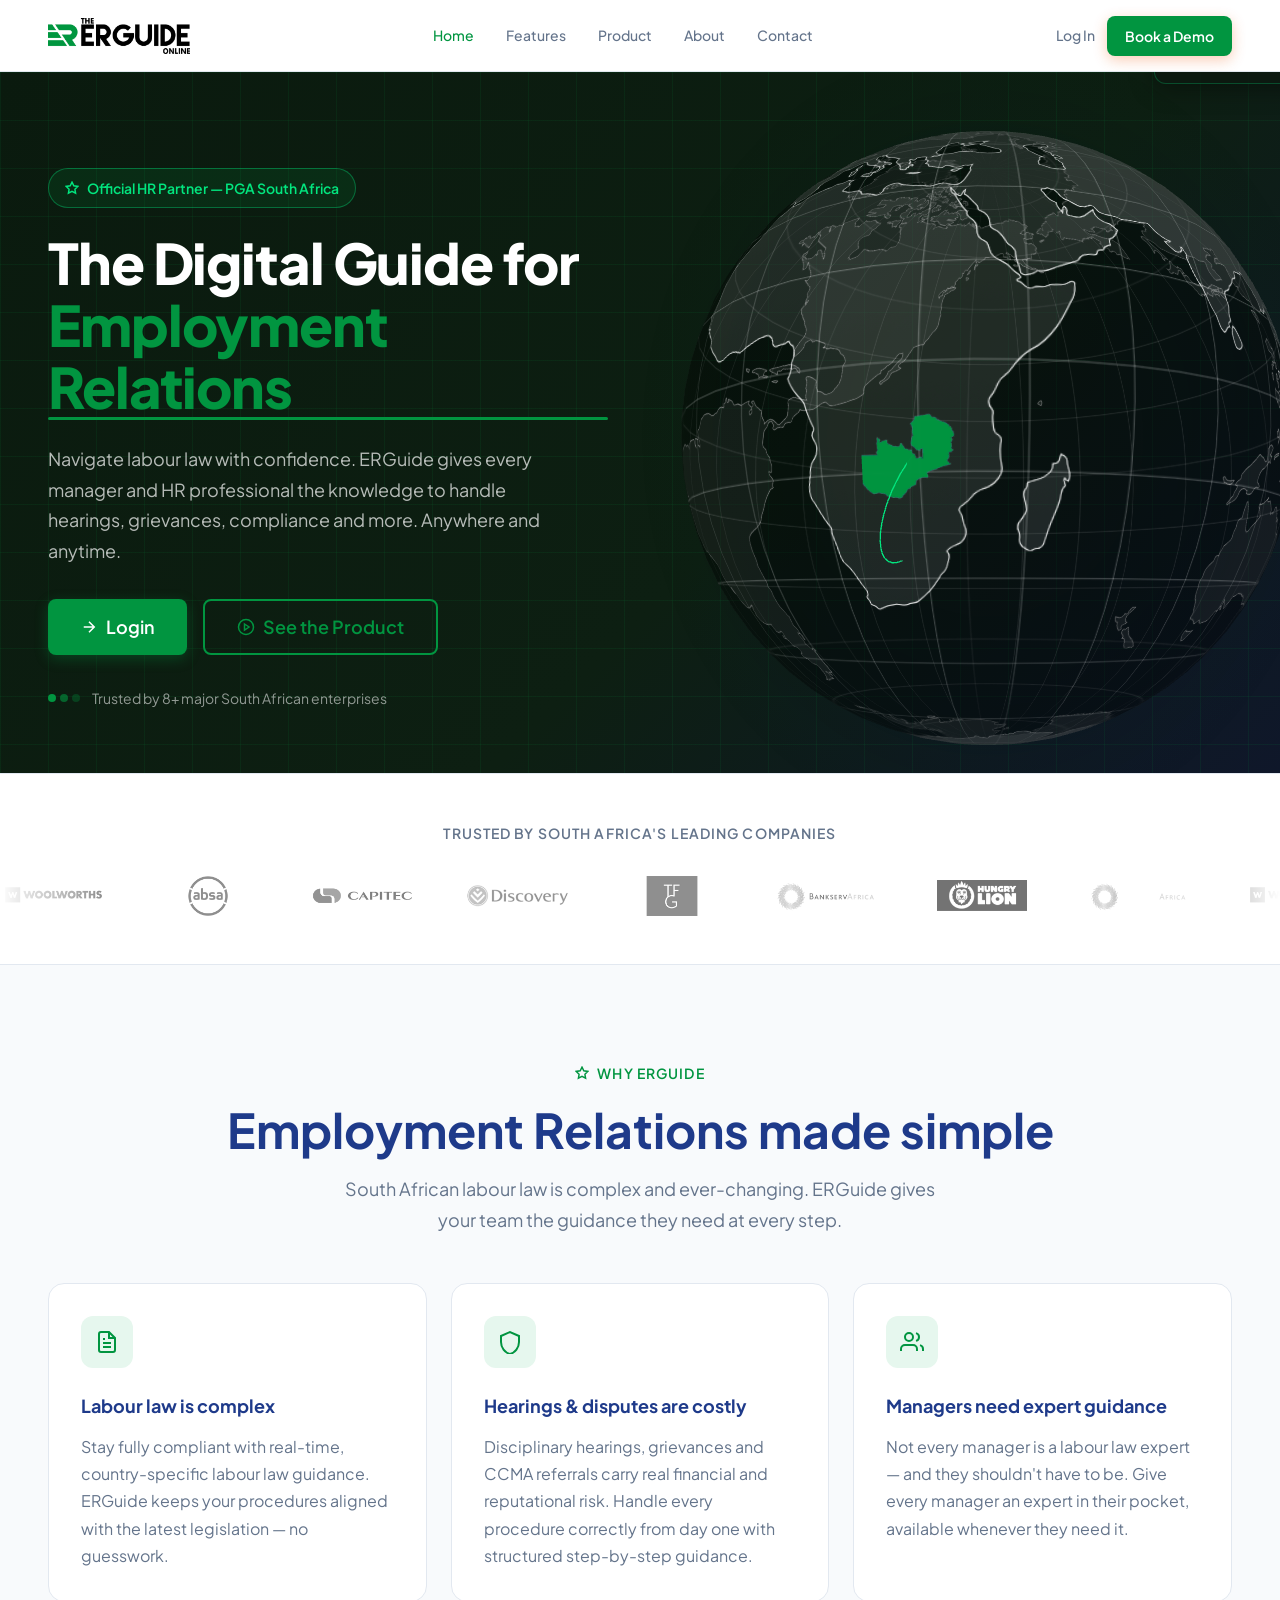
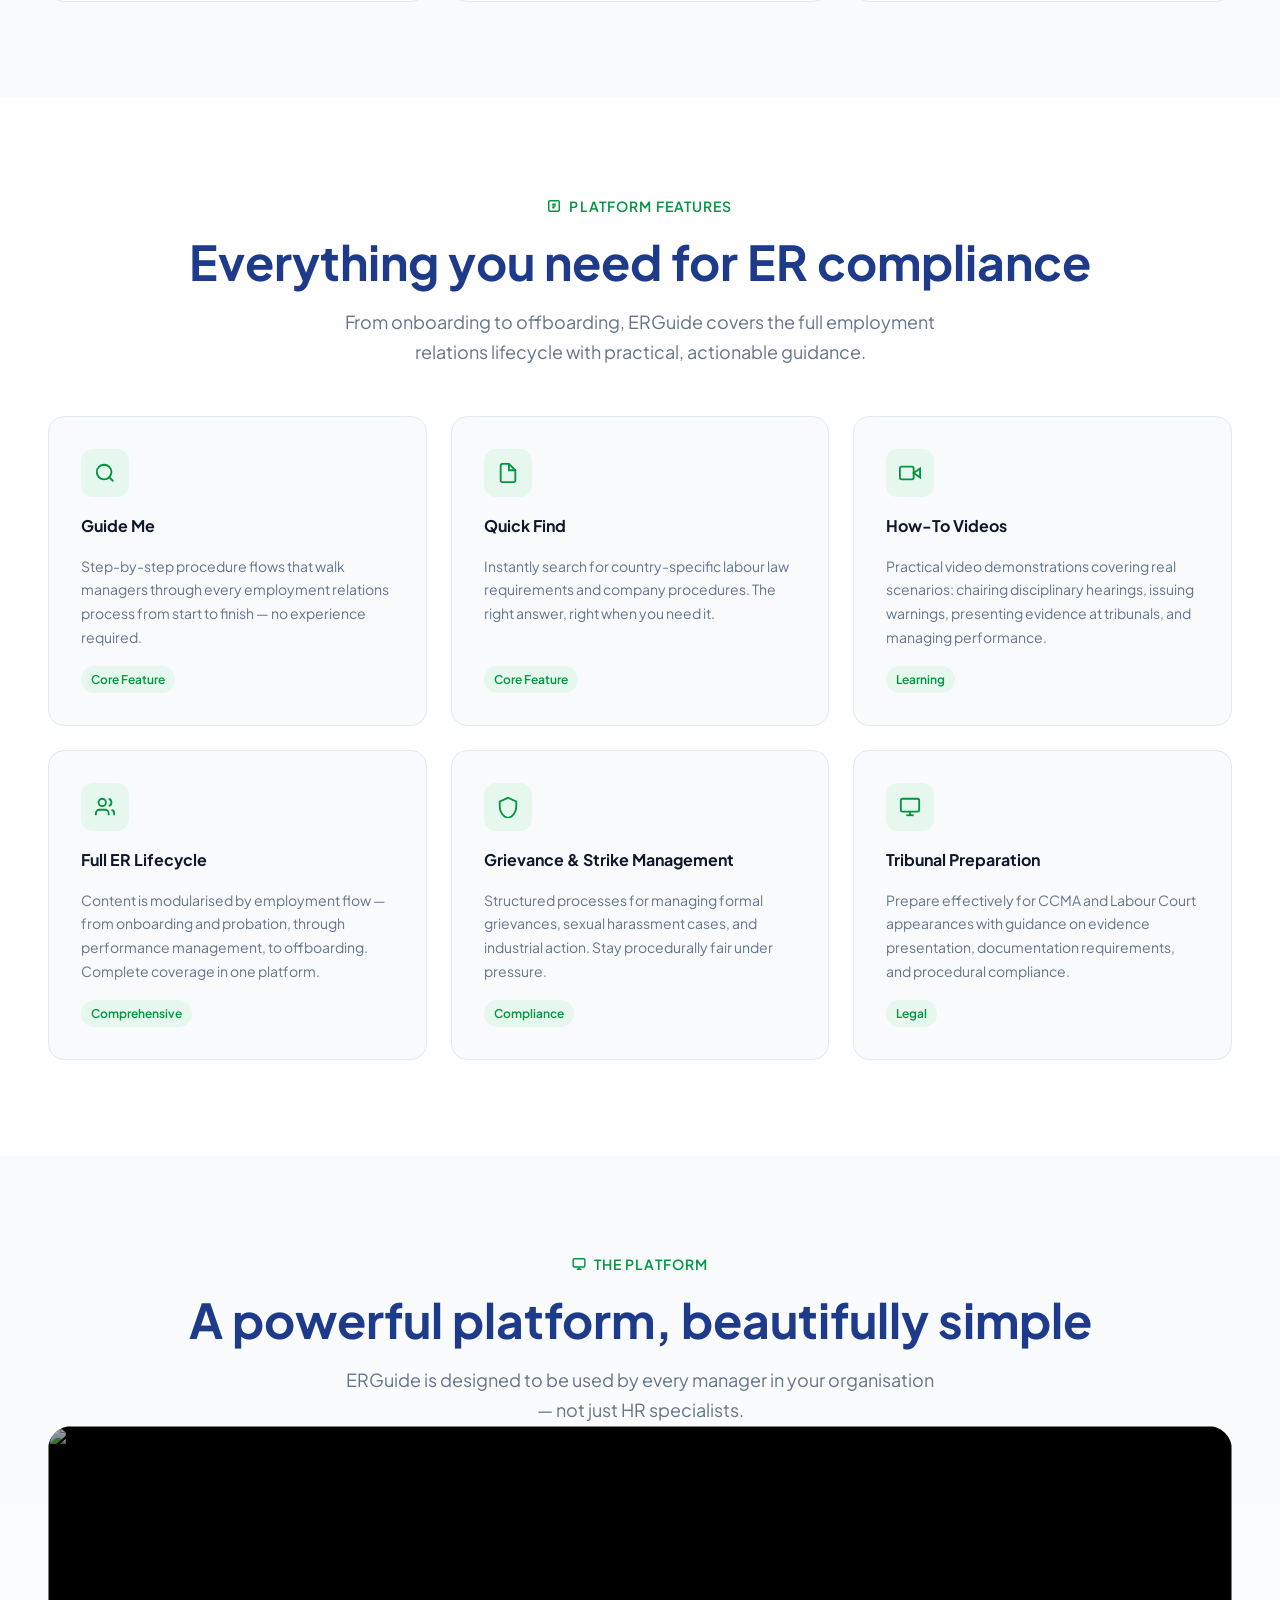
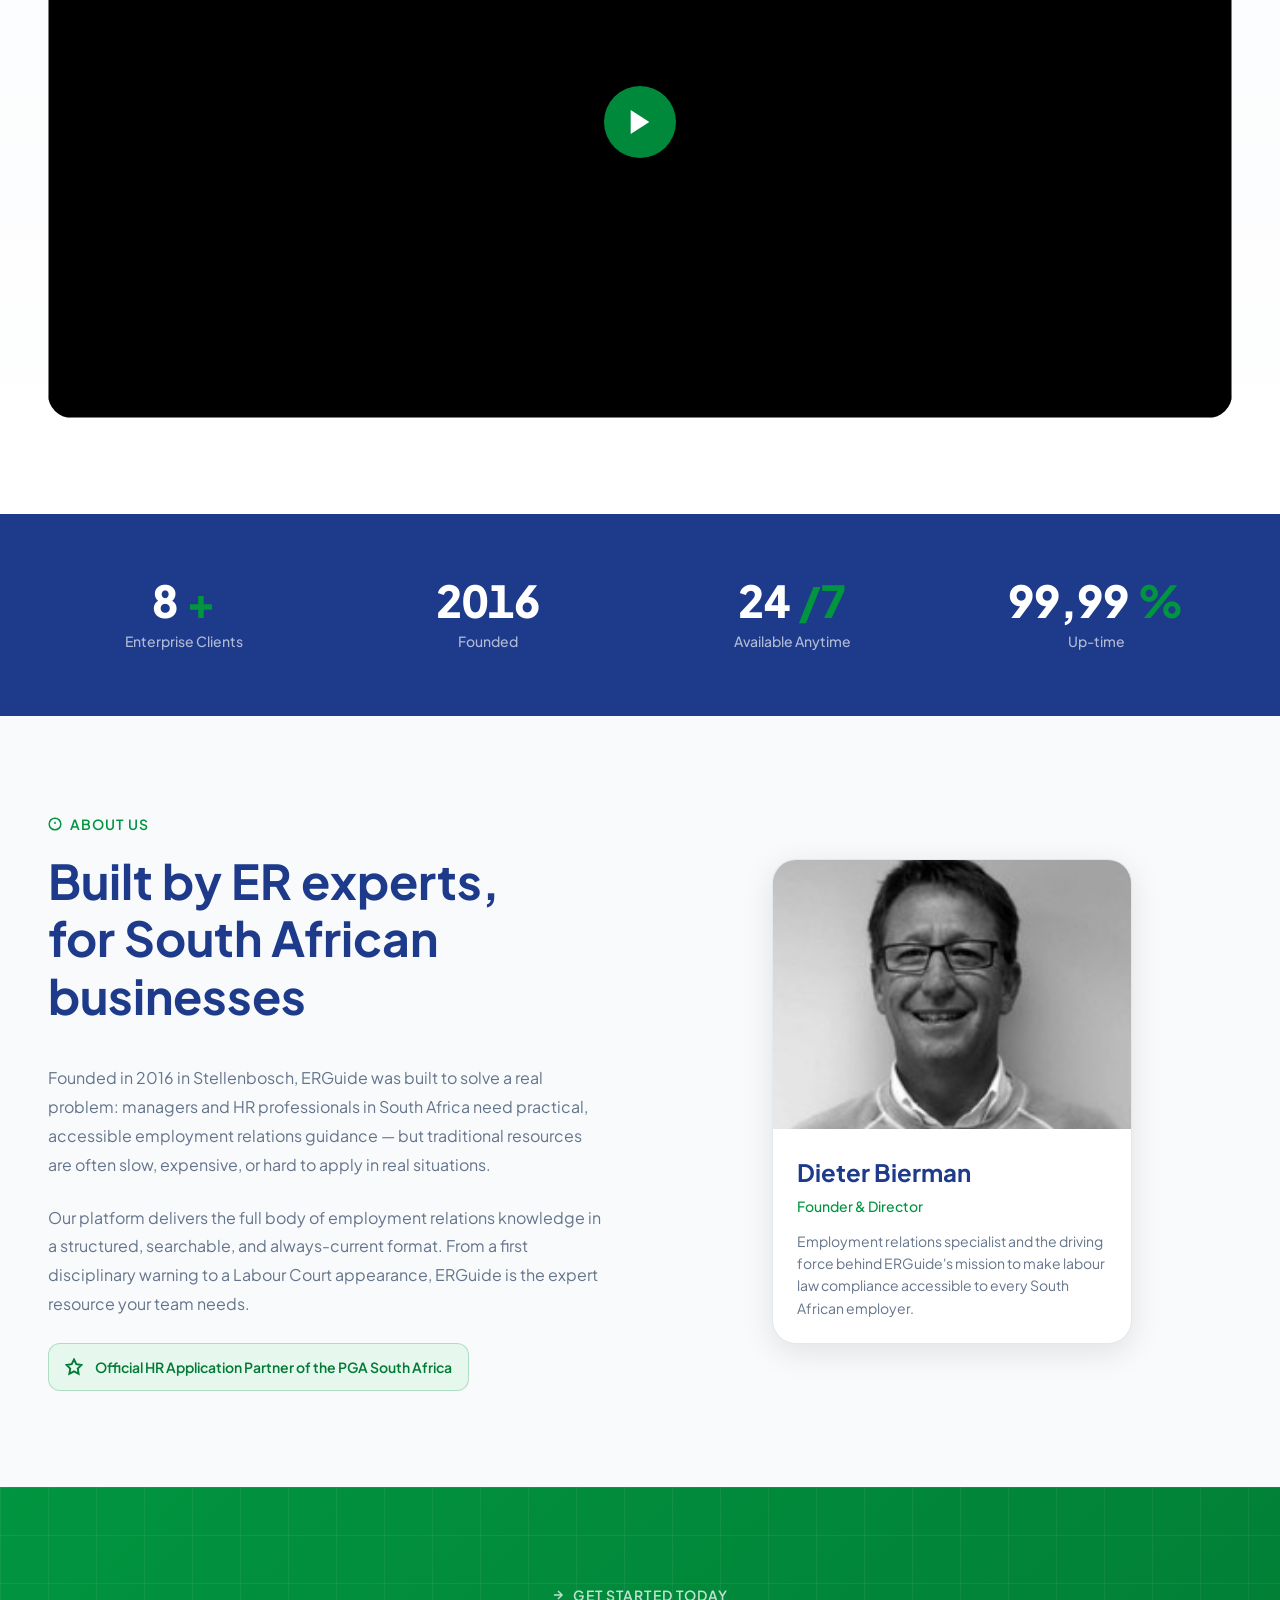
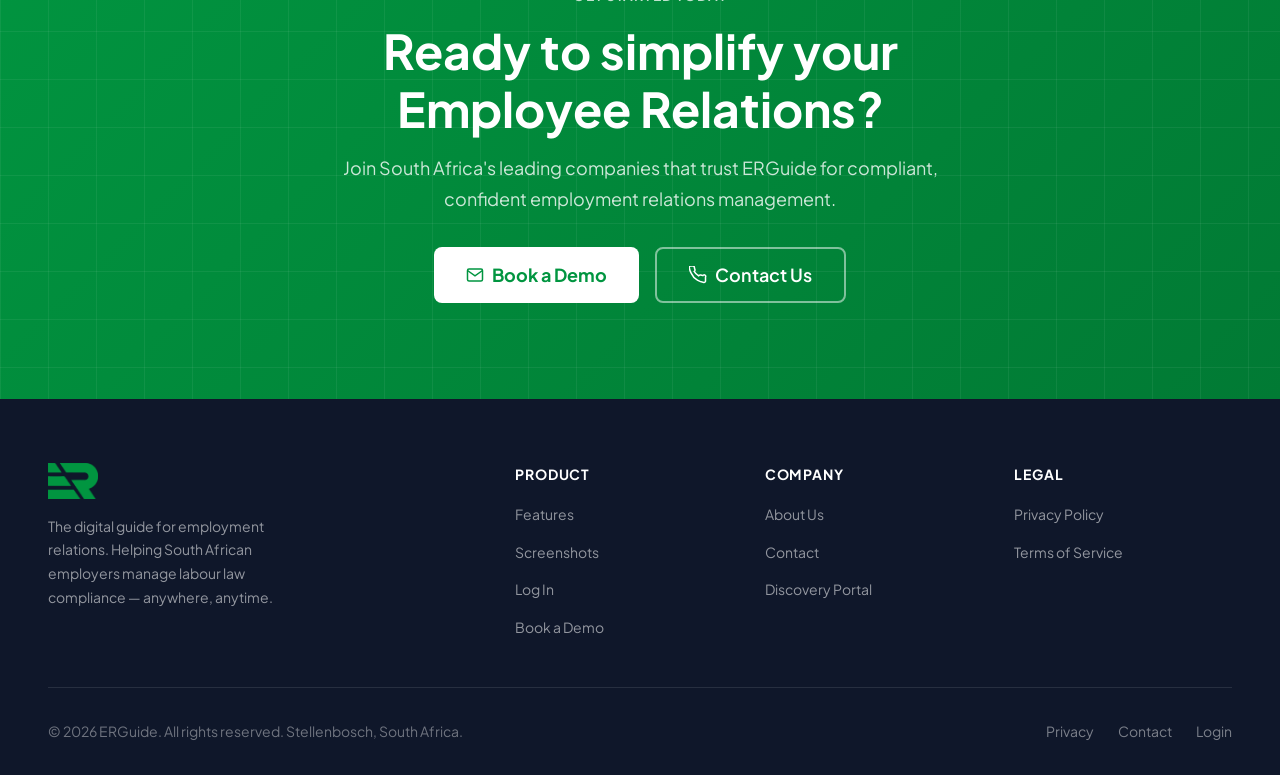
==== New Website/index.html @ b01910e8 "Updated audit trail for recent commits:" ====
<!DOCTYPE html>
<html lang="en-ZA">
<head>
  <meta charset="UTF-8" />
  <meta name="viewport" content="width=device-width, initial-scale=1.0" />

  <!-- Primary SEO -->
  <title>ERGuide — The Digital Guide for Employment Relations</title>
  <meta name="description" content="ERGuide — The digital guide for employment relations. Manage labour law compliance, hearings, grievances and more. Trusted by South Africa's leading companies." />
  <meta name="author" content="ERGuide" />
  <meta name="robots" content="index, follow" />
  <meta name="theme-color" content="#019540" />
  <link rel="canonical" href="https://erguide.co.za/" />

  <!-- Open Graph -->
  <meta property="og:type" content="website" />
  <meta property="og:url" content="https://erguide.co.za/" />
  <meta property="og:site_name" content="ERGuide" />
  <meta property="og:locale" content="en_ZA" />
  <meta property="og:title" content="ERGuide — The Digital Guide for Employment Relations" />
  <meta property="og:description" content="Navigate labour law with confidence. ERGuide gives every manager and HR professional the knowledge to handle hearings, grievances, compliance and more — anywhere, anytime." />
  <meta property="og:image" content="https://erguide.co.za/assets/og-image.jpg" />
  <meta property="og:image:width" content="1200" />
  <meta property="og:image:height" content="630" />
  <meta property="og:image:alt" content="ERGuide — The Digital Guide for Employment Relations" />

  <!-- Twitter / X Card -->
  <meta name="twitter:card" content="summary_large_image" />
  <meta name="twitter:title" content="ERGuide — The Digital Guide for Employment Relations" />
  <meta name="twitter:description" content="Navigate labour law with confidence. ERGuide gives every manager and HR professional the knowledge to handle hearings, grievances and compliance — anywhere, anytime." />
  <meta name="twitter:image" content="https://erguide.co.za/assets/og-image.jpg" />

  <!-- Icons -->
  <link rel="icon" type="image/svg+xml" href="assets/favicon.svg" />
  <link rel="apple-touch-icon" sizes="180x180" href="assets/apple-touch-icon.png" />

  <!-- Fonts — loaded as <link> to avoid render-blocking @import -->
  <link rel="preconnect" href="https://fonts.googleapis.com" />
  <link rel="preconnect" href="https://fonts.gstatic.com" crossorigin />
  <link rel="stylesheet" href="https://fonts.googleapis.com/css2?family=Plus+Jakarta+Sans:ital,wght@0,300;0,400;0,500;0,600;0,700;0,800;1,400&display=swap" />

  <link rel="stylesheet" href="css/style.css" />

  <!-- Structured Data -->
  <script type="application/ld+json">
  {
    "@context": "https://schema.org",
    "@graph": [
      {
        "@type": "Organization",
        "@id": "https://erguide.co.za/#organization",
        "name": "ERGuide",
        "url": "https://erguide.co.za",
        "logo": {
          "@type": "ImageObject",
          "url": "https://erguide.co.za/assets/logo-black.png"
        },
        "description": "The digital guide for employment relations. Helping South African employers manage labour law compliance — anywhere, anytime.",
        "foundingDate": "2016",
        "foundingLocation": {
          "@type": "Place",
          "name": "Stellenbosch, South Africa"
        },
        "contactPoint": {
          "@type": "ContactPoint",
          "contactType": "sales",
          "email": "info@erguide.co.za"
        },
        "sameAs": []
      },
      {
        "@type": "WebSite",
        "@id": "https://erguide.co.za/#website",
        "url": "https://erguide.co.za",
        "name": "ERGuide",
        "publisher": { "@id": "https://erguide.co.za/#organization" }
      },
      {
        "@type": "SoftwareApplication",
        "name": "ERGuide",
        "applicationCategory": "BusinessApplication",
        "operatingSystem": "Web, iOS, Android",
        "url": "https://erguide.co.za",
        "description": "A digital employment relations platform giving South African managers and HR professionals step-by-step guidance on labour law compliance, hearings, grievances and more.",
        "offers": {
          "@type": "Offer",
          "availability": "https://schema.org/OnlineOnly"
        },
        "publisher": { "@id": "https://erguide.co.za/#organization" }
      },
      {
        "@type": "Person",
        "name": "Dieter Bierman",
        "jobTitle": "Founder & Director",
        "worksFor": { "@id": "https://erguide.co.za/#organization" },
        "description": "Employment relations specialist and founder of ERGuide."
      }
    ]
  }
  </script>
</head>
<body>

<a class="skip-link" href="#main-content">Skip to main content</a>

<!-- =========================================
     NAVBAR
     ========================================= -->
<header class="navbar" role="banner">
  <div class="container navbar-inner">

    <a href="#home" class="navbar-logo" aria-label="ERGuide Home">
      <img src="assets/logo-black.png" alt="ERGuide" />
    </a>

    <nav class="navbar-nav" aria-label="Main navigation">
      <a href="#home">Home</a>
      <a href="#features">Features</a>
      <a href="#showcase">Product</a>
      <a href="#about">About</a>
      <a href="#contact">Contact</a>
    </nav>

    <div class="navbar-actions">
      <a href="https://erguide.co.za/login" class="navbar-login">Log In</a>
      <a href="#contact" class="btn btn-primary btn-sm">Book a Demo</a>
      <button class="hamburger" aria-label="Toggle menu" aria-expanded="false" aria-controls="mobile-menu">
        <span></span><span></span><span></span>
      </button>
    </div>

  </div>
</header>

<!-- Mobile Menu -->
<div class="mobile-menu" id="mobile-menu" aria-label="Mobile navigation" aria-hidden="true">
  <nav>
    <a href="#home">Home</a>
    <a href="#features">Features</a>
    <a href="#showcase">Product</a>
    <a href="#about">About</a>
    <a href="#contact">Contact</a>
  </nav>
  <div class="mobile-cta">
    <a href="#contact" class="btn btn-primary" style="width:100%;justify-content:center;">Book a Demo</a>
  </div>
</div>


<main id="main-content">

<!-- =========================================
     HERO
     ========================================= -->
<section class="hero" id="home" aria-labelledby="hero-title">
  <div class="container hero-inner">

    <!-- Left: Copy -->
    <div class="hero-copy">
      <div class="hero-badge">
        <svg width="14" height="14" viewBox="0 0 24 24" fill="none" stroke="currentColor" stroke-width="2.5" aria-hidden="true"><path d="M12 2l3.09 6.26L22 9.27l-5 4.87 1.18 6.88L12 17.77l-6.18 3.25L7 14.14 2 9.27l6.91-1.01L12 2z"/></svg>
        Official HR Partner — PGA South Africa
      </div>

      <h1 class="hero-title" id="hero-title">
        <span class="hero-title-line1">The Digital Guide for</span><br />
        <span class="highlight">Employment Relations</span>
      </h1>

      <p class="hero-subtitle">
        Navigate labour law with confidence. ERGuide gives every manager and HR professional the knowledge to handle hearings, grievances, compliance and more. Anywhere and anytime.
      </p>

      <div class="hero-actions">
        <a href="https://erguide.co.za/login" class="btn btn-green btn-lg">
          <svg width="18" height="18" viewBox="0 0 24 24" fill="none" stroke="currentColor" stroke-width="2" aria-hidden="true"><path d="M5 12h14M12 5l7 7-7 7"/></svg>
          Login
        </a>
        <a href="#showcase" class="btn btn-outline btn-lg">
          <svg width="18" height="18" viewBox="0 0 24 24" fill="none" stroke="currentColor" stroke-width="2" aria-hidden="true"><circle cx="12" cy="12" r="10"/><polygon points="10 8 16 12 10 16 10 8"/></svg>
          See the Product
        </a>
      </div>

      <div class="hero-trust">
        <div class="hero-trust-dots" aria-hidden="true">
          <span></span><span></span><span></span>
        </div>
        <span>Trusted by 8+ major South African enterprises</span>
      </div>
    </div>

    <!-- Right: Miniature Earth Globe -->
    <div class="hero-visual">
      <div class="hero-floating-card card-2" aria-hidden="true">
        <div class="icon-dot">
          <svg width="18" height="18" viewBox="0 0 24 24" fill="none" stroke="currentColor" stroke-width="2.5" aria-hidden="true"><circle cx="11" cy="11" r="8"/><path d="m21 21-4.35-4.35"/></svg>
        </div>
        <div>
          <div style="font-size:0.7rem;font-weight:500;color:var(--color-muted);">Quick Find</div>
          <div>Instant law lookup</div>
        </div>
      </div>

      <div class="globe-wrapper">
        <div id="myearth" class="earth-js">
          <div id="glow"></div>
        </div>
      </div>

      <div class="hero-floating-card card-1" aria-hidden="true">
        <div class="icon-dot">
          <svg width="18" height="18" viewBox="0 0 24 24" fill="none" stroke="currentColor" stroke-width="2.5" aria-hidden="true"><path d="M9 11l3 3L22 4"/><path d="M21 12v7a2 2 0 01-2 2H5a2 2 0 01-2-2V5a2 2 0 012-2h11"/></svg>
        </div>
        <div>
          <div style="font-size:0.7rem;font-weight:500;color:var(--color-muted);">South Africa</div>
          <div>Always compliant</div>
        </div>
      </div>
    </div>

  </div>
</section>


<!-- =========================================
     TRUSTED BY
     ========================================= -->
<section class="trusted" aria-label="Trusted by South Africa's leading companies">
  <div class="container">
    <p class="trusted-header">Trusted by South Africa's leading companies</p>
  </div>

  <div class="logo-track-wrapper">
    <div class="logo-track" aria-hidden="true">
      <!-- First set -->
      <img src="assets/client-logos/woolworths.png" alt="Woolworths" />
      <img src="assets/client-logos/absa.png" alt="ABSA Bank" />
      <img src="assets/client-logos/capitec.png" alt="Capitec Bank" />
      <img src="assets/client-logos/discovery.jpg" alt="Discovery" />
      <img src="assets/client-logos/tfg.png" alt="TFG Group" />
      <img src="assets/client-logos/african-bank.png" alt="African Bank" />
      <img src="assets/client-logos/hungry-lion.jpg" alt="Hungry Lion" />
      <img src="assets/client-logos/bankservafrica.svg" alt="BankservAfrica" />
      <!-- Duplicate for seamless loop -->
      <img src="assets/client-logos/woolworths.png" alt="" />
      <img src="assets/client-logos/absa.png" alt="" />
      <img src="assets/client-logos/capitec.png" alt="" />
      <img src="assets/client-logos/discovery.jpg" alt="" />
      <img src="assets/client-logos/tfg.png" alt="" />
      <img src="assets/client-logos/african-bank.png" alt="" />
      <img src="assets/client-logos/hungry-lion.jpg" alt="" />
      <img src="assets/client-logos/bankservafrica.svg" alt="" />
    </div>
  </div>
</section>


<!-- =========================================
     WHY ERGUIDE
     ========================================= -->
<section class="why" id="why" aria-labelledby="why-title">
  <div class="container">
    <div class="text-center reveal">
      <span class="section-label">
        <svg width="14" height="14" viewBox="0 0 24 24" fill="none" stroke="currentColor" stroke-width="2.5"><path d="M12 2l3.09 6.26L22 9.27l-5 4.87 1.18 6.88L12 17.77l-6.18 3.25L7 14.14 2 9.27l6.91-1.01L12 2z"/></svg>
        Why ERGuide
      </span>
      <h2 class="section-title" id="why-title">Employment Relations made simple</h2>
      <p class="section-subtitle">South African labour law is complex and ever-changing. ERGuide gives your team the guidance they need at every step.</p>
    </div>

    <div class="why-grid">
      <div class="why-card reveal">
        <div class="why-icon" aria-hidden="true">
          <svg width="24" height="24" viewBox="0 0 24 24" fill="none" stroke="currentColor" stroke-width="2"><path d="M14 2H6a2 2 0 00-2 2v16a2 2 0 002 2h12a2 2 0 002-2V8z"/><polyline points="14 2 14 8 20 8"/><line x1="16" y1="13" x2="8" y2="13"/><line x1="16" y1="17" x2="8" y2="17"/><polyline points="10 9 9 9 8 9"/></svg>
        </div>
        <h3>Labour law is complex</h3>
        <p>Stay fully compliant with real-time, country-specific labour law guidance. ERGuide keeps your procedures aligned with the latest legislation — no guesswork.</p>
      </div>

      <div class="why-card reveal">
        <div class="why-icon" aria-hidden="true">
          <svg width="24" height="24" viewBox="0 0 24 24" fill="none" stroke="currentColor" stroke-width="2"><path d="M3 6l9-4 9 4v6c0 5.55-3.84 10.74-9 12-5.16-1.26-9-6.45-9-12V6z"/></svg>
        </div>
        <h3>Hearings &amp; disputes are costly</h3>
        <p>Disciplinary hearings, grievances and CCMA referrals carry real financial and reputational risk. Handle every procedure correctly from day one with structured step-by-step guidance.</p>
      </div>

      <div class="why-card reveal">
        <div class="why-icon" aria-hidden="true">
          <svg width="24" height="24" viewBox="0 0 24 24" fill="none" stroke="currentColor" stroke-width="2"><path d="M17 21v-2a4 4 0 00-4-4H5a4 4 0 00-4 4v2"/><circle cx="9" cy="7" r="4"/><path d="M23 21v-2a4 4 0 00-3-3.87"/><path d="M16 3.13a4 4 0 010 7.75"/></svg>
        </div>
        <h3>Managers need expert guidance</h3>
        <p>Not every manager is a labour law expert — and they shouldn't have to be. Give every manager an expert in their pocket, available whenever they need it.</p>
      </div>
    </div>
  </div>
</section>


<!-- =========================================
     FEATURES
     ========================================= -->
<section class="features" id="features" aria-labelledby="features-title">
  <div class="container">
    <div class="text-center reveal">
      <span class="section-label">
        <svg width="14" height="14" viewBox="0 0 24 24" fill="none" stroke="currentColor" stroke-width="2.5"><rect x="3" y="3" width="18" height="18" rx="2"/><path d="M9 9h6M9 12h6M9 15h4"/></svg>
        Platform Features
      </span>
      <h2 class="section-title" id="features-title">Everything you need for ER compliance</h2>
      <p class="section-subtitle">From onboarding to offboarding, ERGuide covers the full employment relations lifecycle with practical, actionable guidance.</p>
    </div>

    <div class="features-grid">

      <div class="feature-card reveal">
        <div class="feature-icon" aria-hidden="true">
          <svg width="22" height="22" viewBox="0 0 24 24" fill="none" stroke="currentColor" stroke-width="2"><circle cx="11" cy="11" r="8"/><path d="m21 21-4.35-4.35"/></svg>
        </div>
        <h3>Guide Me</h3>
        <p>Step-by-step procedure flows that walk managers through every employment relations process from start to finish — no experience required.</p>
        <span class="feature-tag">Core Feature</span>
      </div>

      <div class="feature-card reveal">
        <div class="feature-icon" aria-hidden="true">
          <svg width="22" height="22" viewBox="0 0 24 24" fill="none" stroke="currentColor" stroke-width="2"><path d="M13 2H6a2 2 0 00-2 2v16a2 2 0 002 2h12a2 2 0 002-2V9z"/><polyline points="13 2 13 9 20 9"/></svg>
        </div>
        <h3>Quick Find</h3>
        <p>Instantly search for country-specific labour law requirements and company procedures. The right answer, right when you need it.</p>
        <span class="feature-tag">Core Feature</span>
      </div>

      <div class="feature-card reveal">
        <div class="feature-icon" aria-hidden="true">
          <svg width="22" height="22" viewBox="0 0 24 24" fill="none" stroke="currentColor" stroke-width="2"><polygon points="23 7 16 12 23 17 23 7"/><rect x="1" y="5" width="15" height="14" rx="2" ry="2"/></svg>
        </div>
        <h3>How-To Videos</h3>
        <p>Practical video demonstrations covering real scenarios: chairing disciplinary hearings, issuing warnings, presenting evidence at tribunals, and managing performance.</p>
        <span class="feature-tag">Learning</span>
      </div>

      <div class="feature-card reveal">
        <div class="feature-icon" aria-hidden="true">
          <svg width="22" height="22" viewBox="0 0 24 24" fill="none" stroke="currentColor" stroke-width="2"><path d="M16 21v-2a4 4 0 00-4-4H6a4 4 0 00-4 4v2"/><circle cx="9" cy="7" r="4"/><path d="M22 21v-2a4 4 0 00-3-3.87M16 3.13a4 4 0 010 7.75"/></svg>
        </div>
        <h3>Full ER Lifecycle</h3>
        <p>Content is modularised by employment flow — from onboarding and probation, through performance management, to offboarding. Complete coverage in one platform.</p>
        <span class="feature-tag">Comprehensive</span>
      </div>

      <div class="feature-card reveal">
        <div class="feature-icon" aria-hidden="true">
          <svg width="22" height="22" viewBox="0 0 24 24" fill="none" stroke="currentColor" stroke-width="2"><path d="M3 6l9-4 9 4v6c0 5.55-3.84 10.74-9 12-5.16-1.26-9-6.45-9-12V6z"/></svg>
        </div>
        <h3>Grievance &amp; Strike Management</h3>
        <p>Structured processes for managing formal grievances, sexual harassment cases, and industrial action. Stay procedurally fair under pressure.</p>
        <span class="feature-tag">Compliance</span>
      </div>

      <div class="feature-card reveal">
        <div class="feature-icon" aria-hidden="true">
          <svg width="22" height="22" viewBox="0 0 24 24" fill="none" stroke="currentColor" stroke-width="2"><rect x="2" y="3" width="20" height="14" rx="2"/><line x1="8" y1="21" x2="16" y2="21"/><line x1="12" y1="17" x2="12" y2="21"/></svg>
        </div>
        <h3>Tribunal Preparation</h3>
        <p>Prepare effectively for CCMA and Labour Court appearances with guidance on evidence presentation, documentation requirements, and procedural compliance.</p>
        <span class="feature-tag">Legal</span>
      </div>

    </div>
  </div>
</section>


<!-- =========================================
     SCREENSHOTS SHOWCASE
     ========================================= -->
<section class="showcase" id="showcase" aria-labelledby="showcase-title">
  <div class="container">
    <div class="text-center reveal">
      <span class="section-label">
        <svg width="14" height="14" viewBox="0 0 24 24" fill="none" stroke="currentColor" stroke-width="2.5"><rect x="2" y="3" width="20" height="14" rx="2"/><line x1="8" y1="21" x2="16" y2="21"/><line x1="12" y1="17" x2="12" y2="21"/></svg>
        The Platform
      </span>
      <h2 class="section-title" id="showcase-title">A powerful platform, beautifully simple</h2>
      <p class="section-subtitle">ERGuide is designed to be used by every manager in your organisation — not just HR specialists.</p>
    </div>

    <div class="showcase-video">
      <div class="video-wrapper" id="videoWrapper">
        <video id="promoVideo" playsinline preload="metadata" width="100%">
          <source src="assets/9252429993_ER_GUIDE_Promo+2021.mp4" type="video/mp4" />
          <!-- TODO: add a WebVTT captions file for accessibility: <track kind="captions" src="assets/promo-captions.vtt" srclang="en" label="English" default /> -->
          Your browser does not support the video tag.
        </video>
        <img id="videoThumbnail" src="assets/Gemini_Generated_Image_h68lwjh68lwjh68l.png" alt="" aria-hidden="true" style="position:absolute;inset:0;width:100%;height:100%;object-fit:cover;pointer-events:none;" />
        <button class="video-play-btn" id="videoPlayBtn" aria-label="Play video">
          <svg width="28" height="28" viewBox="0 0 24 24" fill="white" aria-hidden="true"><polygon points="5 3 19 12 5 21 5 3"/></svg>
        </button>
      </div>
    </div>

    <style>
      .video-wrapper {
        position: relative;
        border-radius: var(--radius-2xl, 16px);
        overflow: hidden;
        background: #000;
        cursor: pointer;
      }
      .video-wrapper video {
        display: block;
      }
      .video-play-btn {
        position: absolute;
        inset: 0;
        display: flex;
        align-items: center;
        justify-content: center;
        background: rgba(0,0,0,0.35);
        border: none;
        cursor: pointer;
        transition: background 0.2s;
        width: 100%;
        height: 100%;
        padding: 0;
      }
      .video-play-btn:hover {
        background: rgba(0,0,0,0.5);
      }
      .video-play-btn svg {
        filter: drop-shadow(0 2px 8px rgba(0,0,0,0.5));
        width: 72px;
        height: 72px;
        background: rgba(1,149,64,0.92);
        border-radius: 50%;
        padding: 20px;
        transition: transform 0.15s;
      }
      .video-play-btn:hover svg {
        transform: scale(1.08);
      }
      .video-wrapper.playing .video-play-btn {
        display: none;
      }
    </style>

    <script>
      (function() {
        var wrapper   = document.getElementById('videoWrapper');
        var video     = document.getElementById('promoVideo');
        var btn       = document.getElementById('videoPlayBtn');
        var thumbnail = document.getElementById('videoThumbnail');

        function play() {
          thumbnail.style.display = 'none';
          video.controls = true;
          wrapper.classList.add('playing');
          video.play();
        }

        btn.addEventListener('click', play);
        video.addEventListener('ended', function() {
          video.controls = false;
          wrapper.classList.remove('playing');
          thumbnail.style.display = 'block';
        });
      })();
    </script>
  </div>
</section>


<!-- =========================================
     STATS
     ========================================= -->
<section class="stats" aria-label="ERGuide by the numbers">
  <div class="container">
    <div class="stats-grid">
      <div class="stat-item reveal">
        <div class="stat-number">
          <span class="counter" data-target="8" aria-label="8">0</span>
          <span class="suffix">+</span>
        </div>
        <div class="stat-label">Enterprise Clients</div>
      </div>
      <div class="stat-item reveal">
        <div class="stat-number">
          <span class="counter" data-target="2016" aria-label="2016">2016</span>
        </div>
        <div class="stat-label">Founded</div>
      </div>
      <div class="stat-item reveal">
        <div class="stat-number">
          <span class="counter" data-target="24" aria-label="24">0</span>
          <span class="suffix">/7</span>
        </div>
        <div class="stat-label">Available Anytime</div>
      </div>
      <div class="stat-item reveal">
        <div class="stat-number">
          <span class="counter" data-target="99,99" aria-label="100">0</span>
          <span class="suffix">%</span>
        </div>
        <div class="stat-label">Up-time</div>
      </div>
    </div>
  </div>
</section>


<!-- =========================================
     ABOUT
     ========================================= -->
<section class="about" id="about" aria-labelledby="about-title">
  <div class="container">
    <div class="about-inner">

      <div class="about-content reveal">
        <div>
          <span class="section-label">
            <svg width="14" height="14" viewBox="0 0 24 24" fill="none" stroke="currentColor" stroke-width="2.5"><circle cx="12" cy="12" r="10"/><line x1="12" y1="8" x2="12" y2="12"/><line x1="12" y1="16" x2="12.01" y2="16"/></svg>
            About Us
          </span>
          <h2 class="section-title" id="about-title">Built by ER experts,<br />for South African businesses</h2>
        </div>

        <p>Founded in 2016 in Stellenbosch, ERGuide was built to solve a real problem: managers and HR professionals in South Africa need practical, accessible employment relations guidance — but traditional resources are often slow, expensive, or hard to apply in real situations.</p>

        <p>Our platform delivers the full body of employment relations knowledge in a structured, searchable, and always-current format. From a first disciplinary warning to a Labour Court appearance, ERGuide is the expert resource your team needs.</p>

        <div class="about-badge">
          <svg width="18" height="18" viewBox="0 0 24 24" fill="none" stroke="currentColor" stroke-width="2.5" aria-hidden="true"><path d="M12 2l3.09 6.26L22 9.27l-5 4.87 1.18 6.88L12 17.77l-6.18 3.25L7 14.14 2 9.27l6.91-1.01L12 2z"/></svg>
          Official HR Application Partner of the PGA South Africa
        </div>
      </div>

      <div class="reveal" style="display:flex;justify-content:center;">
        <div class="team-card">
          <img
            class="team-photo"
            src="assets/team/dieter-bierman.jpg"
            alt="Dieter Bierman, Founder of ERGuide"
            loading="lazy"
          />
          <div class="team-info">
            <h3>Dieter Bierman</h3>
            <span class="team-role">Founder &amp; Director</span>
            <p class="team-bio">Employment relations specialist and the driving force behind ERGuide's mission to make labour law compliance accessible to every South African employer.</p>
          </div>
        </div>
      </div>

    </div>
  </div>
</section>


<!-- =========================================
     CTA BANNER
     ========================================= -->
<section class="cta-banner" id="contact" aria-labelledby="cta-title">
  <div class="container cta-inner">
    <span class="section-label" style="color:rgba(255,255,255,0.75);margin-bottom:var(--space-4);">
      <svg width="14" height="14" viewBox="0 0 24 24" fill="none" stroke="currentColor" stroke-width="2.5"><path d="M5 12h14M12 5l7 7-7 7"/></svg>
      Get Started Today
    </span>
    <h2 class="section-title" id="cta-title">Ready to simplify your<br />Employee Relations?</h2>
    <p class="section-subtitle">Join South Africa's leading companies that trust ERGuide for compliant, confident employment relations management.</p>
    <div class="cta-actions">
      <a href="mailto:info@erguide.co.za?subject=Book%20a%20Demo" class="btn btn-white btn-lg">
        <svg width="18" height="18" viewBox="0 0 24 24" fill="none" stroke="currentColor" stroke-width="2" aria-hidden="true"><path d="M4 4h16c1.1 0 2 .9 2 2v12c0 1.1-.9 2-2 2H4c-1.1 0-2-.9-2-2V6c0-1.1.9-2 2-2z"/><polyline points="22,6 12,13 2,6"/></svg>
        Book a Demo
      </a>
      <!-- TODO: replace +27000000000 with the real phone number -->
      <a href="tel:+27000000000" class="btn btn-ghost-white btn-lg">
        <svg width="18" height="18" viewBox="0 0 24 24" fill="none" stroke="currentColor" stroke-width="2" aria-hidden="true"><path d="M22 16.92v3a2 2 0 01-2.18 2 19.79 19.79 0 01-8.63-3.07A19.5 19.5 0 013.07 9.8 19.79 19.79 0 01.22 1.19 2 2 0 012.18 0h3a2 2 0 012 1.72c.127.96.361 1.903.7 2.81a2 2 0 01-.45 2.11L6.91 7.09a16 16 0 006 6l.56-.56a2 2 0 012.11-.45c.907.339 1.85.573 2.81.7A2 2 0 0122 14.92v2z"/></svg>
        Contact Us
      </a>
    </div>
  </div>
</section>


</main><!-- /#main-content -->

<!-- =========================================
     FOOTER
     ========================================= -->
<footer class="footer" role="contentinfo">
  <div class="container">
    <div class="footer-grid">

      <!-- Brand -->
      <div class="footer-brand">
        <img src="assets/logo-negative.png" alt="ERGuide" class="footer-logo" />
        <p class="footer-tagline">The digital guide for employment relations. Helping South African employers manage labour law compliance — anywhere, anytime.</p>
      </div>

      <!-- Product -->
      <div class="footer-col">
        <h4>Product</h4>
        <ul>
          <li><a href="#features">Features</a></li>
          <li><a href="#showcase">Screenshots</a></li>
          <li><a href="https://erguide.co.za/login">Log In</a></li>
          <li><a href="#contact">Book a Demo</a></li>
        </ul>
      </div>

      <!-- Company -->
      <div class="footer-col">
        <h4>Company</h4>
        <ul>
          <li><a href="#about">About Us</a></li>
          <li><a href="#contact">Contact</a></li>
          <li><a href="https://discovery.erguide.co.za/sso/DISC" target="_blank" rel="noopener">Discovery Portal</a></li>
        </ul>
      </div>

      <!-- Legal -->
      <div class="footer-col">
        <h4>Legal</h4>
        <ul>
          <li><a href="assets/privacy.pdf" target="_blank" rel="noopener">Privacy Policy</a></li>
          <li><a href="#contact">Terms of Service</a></li>
        </ul>
      </div>

    </div>

    <div class="footer-bottom">
      <p class="footer-copy">&copy; <span id="year">2024</span> ERGuide. All rights reserved. Stellenbosch, South Africa.</p>
      <div class="footer-links">
        <a href="assets/privacy.pdf" target="_blank" rel="noopener">Privacy</a>
        <a href="#contact">Contact</a>
        <a href="https://erguide.co.za/login">Login</a>
      </div>
    </div>
  </div>
</footer>

<script>
  // Update year dynamically
  document.getElementById('year').textContent = new Date().getFullYear();
</script>
<script src="js/main.js" defer></script>
<script src="js/miniature.earth.js" defer></script>
<script src="js/globe/assets.js" defer></script>
<script src="js/globe/colors.js" defer></script>
<script src="js/globe/earth-config.js" defer></script>
<script src="js/globe/countries.js" defer></script>
<script src="js/globe/controller.js" defer></script>
<script src="js/globe-entry.js" defer></script>


</body>
</html>
---- New Website/css/style.css ----
/* =============================================
   ERGuide — Design System
   Trust & Authority + Minimal SaaS
   Font: Plus Jakarta Sans
   ============================================= */

/* Font loaded via <link> in <head> — no @import needed here */

/* --- Skip link (accessibility) --- */
.skip-link {
  position: absolute;
  top: -100%;
  left: var(--space-4, 1rem);
  z-index: 9999;
  padding: var(--space-2, 0.5rem) var(--space-4, 1rem);
  background: #019540;
  color: #ffffff;
  font-weight: 600;
  font-size: 0.875rem;
  border-radius: 0 0 6px 6px;
  text-decoration: none;
  transition: top 0.15s ease;
}
.skip-link:focus {
  top: 0;
  outline: 3px solid #ffffff;
  outline-offset: 2px;
}

/* --- Design Tokens --- */
:root {
  /* Colors */
  --color-primary:        #019540;
  --color-primary-dark:   #017a34;
  --color-primary-light:  #e6f7ee;
  --color-secondary:      #1E3A8A;
  --color-cta:            #019540;
  --color-cta-dark:       #c2410c;
  --color-bg:             #F8FAFC;
  --color-surface:        #FFFFFF;
  --color-text:           #0F172A;
  --color-muted:          #64748B;
  --color-border:         #E2E8F0;
  --color-border-dark:    #CBD5E1;

  /* Typography */
  --font-family:    'Plus Jakarta Sans', system-ui, -apple-system, sans-serif;
  --text-xs:        0.75rem;    /* 12px */
  --text-sm:        0.875rem;   /* 14px */
  --text-base:      1rem;       /* 16px */
  --text-lg:        1.125rem;   /* 18px */
  --text-xl:        1.5rem;     /* 24px */
  --text-2xl:       2rem;       /* 32px */
  --text-3xl:       3rem;       /* 48px */
  --text-4xl:       4rem;       /* 64px */

  /* Spacing (4px base) */
  --space-1:  0.25rem;  /* 4px */
  --space-2:  0.5rem;   /* 8px */
  --space-3:  0.75rem;  /* 12px */
  --space-4:  1rem;     /* 16px */
  --space-6:  1.5rem;   /* 24px */
  --space-8:  2rem;     /* 32px */
  --space-12: 3rem;     /* 48px */
  --space-16: 4rem;     /* 64px */
  --space-24: 6rem;     /* 96px */

  /* Border Radius */
  --radius-sm:  0.375rem;
  --radius-md:  0.5rem;
  --radius-lg:  0.75rem;
  --radius-xl:  1rem;
  --radius-2xl: 1.5rem;
  --radius-full: 9999px;

  /* Shadows */
  --shadow-sm:  0 1px 2px rgba(0,0,0,0.06);
  --shadow-md:  0 4px 12px rgba(0,0,0,0.08);
  --shadow-lg:  0 8px 32px rgba(0,0,0,0.10);
  --shadow-xl:  0 16px 48px rgba(0,0,0,0.12);

  /* Transitions */
  --transition-fast:   150ms ease;
  --transition-base:   250ms ease;
  --transition-slow:   400ms ease;

  /* Layout */
  --container-max:  1280px;
  --nav-height:     72px;
}

/* --- Reset & Base --- */
*, *::before, *::after { box-sizing: border-box; margin: 0; padding: 0; }

html {
  scroll-behavior: smooth;
  font-size: 16px;
  -webkit-text-size-adjust: 100%;
}

body {
  font-family: var(--font-family);
  font-size: var(--text-base);
  color: var(--color-text);
  background: var(--color-bg);
  line-height: 1.6;
  -webkit-font-smoothing: antialiased;
  overflow-x: hidden;
}

img, video { max-width: 100%; height: auto; display: block; }
a { color: inherit; text-decoration: none; }
button { cursor: pointer; font-family: var(--font-family); border: none; background: none; }
ul, ol { list-style: none; }

/* --- Utility --- */
.container {
  width: 100%;
  max-width: var(--container-max);
  margin: 0 auto;
  padding: 0 var(--space-6);
}

@media (min-width: 768px) { .container { padding: 0 var(--space-8); } }
@media (min-width: 1024px) { .container { padding: 0 var(--space-12); } }

.section-label {
  display: inline-flex;
  align-items: center;
  gap: var(--space-2);
  font-size: var(--text-sm);
  font-weight: 600;
  color: var(--color-primary);
  text-transform: uppercase;
  letter-spacing: 0.08em;
  margin-bottom: var(--space-4);
}

.section-title {
  font-size: var(--text-2xl);
  font-weight: 700;
  color: var(--color-secondary);
  line-height: 1.2;
  margin-bottom: var(--space-4);
}

@media (min-width: 768px) { .section-title { font-size: var(--text-3xl); } }

.section-subtitle {
  font-size: var(--text-lg);
  color: var(--color-muted);
  line-height: 1.7;
  max-width: 600px;
}

.text-center { text-align: center; }
.text-center .section-subtitle { margin: 0 auto; }

/* --- Buttons --- */
.btn {
  display: inline-flex;
  align-items: center;
  justify-content: center;
  gap: var(--space-2);
  padding: 0.75rem 1.5rem;
  border-radius: var(--radius-md);
  font-size: var(--text-base);
  font-weight: 600;
  line-height: 1;
  transition: all var(--transition-base);
  min-height: 48px;
  white-space: nowrap;
}

.btn-primary {
  background: var(--color-cta);
  color: #fff;
  box-shadow: 0 4px 14px rgba(234,88,12,0.30);
}
.btn-primary:hover {
  background: var(--color-cta-dark);
  transform: translateY(-1px);
  box-shadow: 0 6px 20px rgba(234,88,12,0.38);
}
.btn-primary:active { transform: translateY(0); }

.btn-outline {
  background: transparent;
  color: var(--color-primary);
  border: 2px solid var(--color-primary);
}
.btn-outline:hover {
  background: var(--color-primary-light);
  transform: translateY(-1px);
}

.btn-white {
  background: #fff;
  color: var(--color-primary);
  font-weight: 700;
}
.btn-white:hover { background: var(--color-primary-light); transform: translateY(-1px); }

.btn-ghost-white {
  background: transparent;
  color: #fff;
  border: 2px solid rgba(255,255,255,0.5);
}
.btn-ghost-white:hover { background: rgba(255,255,255,0.12); border-color: #fff; }

.btn-green {
  background: var(--color-primary);
  color: #fff;
  box-shadow: 0 4px 14px rgba(1,149,64,0.32);
}
.btn-green:hover {
  background: var(--color-primary-dark);
  transform: translateY(-1px);
  box-shadow: 0 6px 20px rgba(1,149,64,0.40);
}
.btn-green:active { transform: translateY(0); }

.btn-sm { padding: 0.5rem 1.125rem; font-size: var(--text-sm); min-height: 40px; }
.btn-lg { padding: 1rem 2rem; font-size: var(--text-lg); min-height: 56px; }

/* --- Miniature Earth Globe (hologram — exact ERGuide replication) --- */
.globe-wrapper {
  position: relative;
  width: 100%;
}

/* Glow overlay (ERGuide _nuxt/c548523.js) */
#glow {
  background: radial-gradient(ellipse at center,
    rgba(0,19,31,0.05) 25%,
    rgba(0,19,31,0.15) 53%,
    rgba(0,19,31,0.05) 56%,
    rgba(0,19,31,0)    70%);
  pointer-events: none;
  position: absolute;
  top: 50%;
  left: 50%;
  width: 100%;
  height: 100%;
  transform: translate(-50%, -50%);
  z-index: 1; /* behind canvas — never blocks pointer events */
}

/* Mobile: normal block, reasonable height */
#myearth {
  width: 100%;
  height: 60vw;
  min-height: 320px;
  max-height: 520px;
  overflow: hidden;
  opacity: 0;
  transition: opacity 1.5s ease-in;
  position: relative;
}

/* Desktop: fill the absolutely-positioned .hero-visual wrapper */
@media (min-width: 1024px) {
  #myearth {
    height: 90vh;
    max-height: none;
    min-height: 0;
  }
}

#myearth::before       { content: none; }
#myearth.earth-ready   { opacity: 1; }
#myearth.earth-dragging { cursor: grabbing !important; }

/* Globe and wrapper must receive all pointer events */
.globe-wrapper { cursor: grab; pointer-events: auto; }
#myearth       { pointer-events: auto; }
#myearth canvas { pointer-events: auto; display: block; }

/* Country name card — ERGuide: <div class="card"><p id="country-name"></p></div> */
.earth-container .card {
  background: rgba(0, 0, 0, 0.6);
  border: 1px solid rgba(173, 172, 172, 0.29);
  border-radius: 6px;
  padding: 4px 10px;
  pointer-events: none;
  backdrop-filter: blur(4px);
  -webkit-backdrop-filter: blur(4px);
}

.earth-container #country-name {
  display: block;
  font-size: 0.8em;
  font-weight: 500;
  color: #02e67f;
  margin: 0;
  white-space: nowrap;
}

/* --- Navbar --- */
.navbar {
  position: sticky;
  top: 0;
  z-index: 100;
  height: var(--nav-height);
  background: var(--color-surface);
  border-bottom: 1px solid var(--color-border);
  transition: box-shadow var(--transition-base);
}

.navbar.scrolled { box-shadow: var(--shadow-md); }

.navbar-inner {
  display: flex;
  align-items: center;
  justify-content: space-between;
  height: 100%;
}

.navbar-logo { display: flex; align-items: center; flex-shrink: 0; }
.navbar-logo img { height: 36px; width: auto; }

.navbar-nav {
  display: none;
  align-items: center;
  gap: var(--space-8);
}
@media (min-width: 768px) { .navbar-nav { display: flex; } }

.navbar-nav a {
  font-size: var(--text-sm);
  font-weight: 500;
  color: var(--color-muted);
  transition: color var(--transition-fast);
}
.navbar-nav a:hover, .navbar-nav a.active { color: var(--color-primary); }

.navbar-actions {
  display: flex;
  align-items: center;
  gap: var(--space-3);
}

.navbar-login {
  display: none;
  font-size: var(--text-sm);
  font-weight: 500;
  color: var(--color-muted);
  transition: color var(--transition-fast);
}
.navbar-login:hover { color: var(--color-primary); }
@media (min-width: 768px) { .navbar-login { display: block; } }

.hamburger {
  display: flex;
  flex-direction: column;
  justify-content: space-between;
  width: 24px;
  height: 18px;
  padding: 0;
  cursor: pointer;
  background: none;
  border: none;
}
.hamburger span {
  display: block;
  height: 2px;
  background: var(--color-text);
  border-radius: 2px;
  transition: all var(--transition-base);
}
.hamburger.open span:nth-child(1) { transform: translateY(8px) rotate(45deg); }
.hamburger.open span:nth-child(2) { opacity: 0; }
.hamburger.open span:nth-child(3) { transform: translateY(-8px) rotate(-45deg); }
@media (min-width: 768px) { .hamburger { display: none; } }

/* Mobile menu */
.mobile-menu {
  display: none;
  position: fixed;
  top: var(--nav-height);
  left: 0; right: 0;
  background: var(--color-surface);
  border-bottom: 1px solid var(--color-border);
  box-shadow: var(--shadow-lg);
  z-index: 99;
  padding: var(--space-6);
}
.mobile-menu.open { display: block; }
.mobile-menu nav { display: flex; flex-direction: column; gap: var(--space-4); }
.mobile-menu nav a {
  font-size: var(--text-base);
  font-weight: 500;
  color: var(--color-text);
  padding: var(--space-2) 0;
  border-bottom: 1px solid var(--color-border);
  transition: color var(--transition-fast);
}
.mobile-menu nav a:hover { color: var(--color-primary); }
.mobile-menu .mobile-cta { margin-top: var(--space-4); }

/* --- Hero --- */
.hero {
  position: relative;
  padding: var(--space-16) 0 var(--space-12);
  overflow: hidden;
  background: linear-gradient(135deg, #0a1a0e 0%, #0d1f12 60%, #0f172a 100%);
  min-height: 600px;
}

.hero::before {
  content: '';
  position: absolute;
  inset: 0;
  background-image:
    linear-gradient(rgba(1,149,64,0.10) 1px, transparent 1px),
    linear-gradient(90deg, rgba(1,149,64,0.10) 1px, transparent 1px);
  background-size: 48px 48px;
  pointer-events: none;
  z-index: 0;
}

.hero-inner {
  display: grid;
  grid-template-columns: 1fr;
  gap: var(--space-12);
  align-items: center;
  position: relative;
  z-index: 2;
}

/* On desktop the globe breaks out of the grid and fills the right half absolutely */
@media (min-width: 1024px) {
  .hero {
    padding: var(--space-24) 0 var(--space-16);
  }
  .hero-inner {
    grid-template-columns: 1fr 1fr;
    gap: 0;
    /* Inner must not block globe pointer events */
    pointer-events: none;
  }
  /* Re-enable pointer events only on the text copy */
  .hero-copy {
    position: relative;
    z-index: 2;               /* below globe */
    padding-right: var(--space-8);
    pointer-events: auto;
  }
  /* Globe sits on top with full pointer events */
  .hero-visual {
    position: absolute !important;
    top: 50%;
    right: -60px;
    transform: translateY(-50%);
    width: 55vw;
    max-width: 820px;
    z-index: 10;              /* above everything in the hero */
    pointer-events: auto;
  }
}

.hero-badge {
  display: inline-flex;
  align-items: center;
  gap: var(--space-2);
  background: rgba(1,149,64,0.15);
  color: #02e67f;
  padding: var(--space-2) var(--space-4);
  border-radius: var(--radius-full);
  font-size: var(--text-sm);
  font-weight: 600;
  margin-bottom: var(--space-6);
  border: 1px solid rgba(2,230,127,0.35);
}

.hero-badge svg { flex-shrink: 0; }

.hero-title {
  font-size: clamp(2rem, 5vw, 3.5rem);
  font-weight: 800;
  color: #ffffff;
  line-height: 1.1;
  letter-spacing: -0.02em;
  margin-bottom: var(--space-6);
}

.hero-title .highlight {
  color: var(--color-primary);
  position: relative;
}

.hero-subtitle {
  font-size: var(--text-lg);
  color: rgba(255,255,255,0.70);
  line-height: 1.7;
  margin-bottom: var(--space-8);
  max-width: 520px;
}

.hero-actions {
  display: flex;
  flex-wrap: wrap;
  gap: var(--space-4);
  margin-bottom: var(--space-8);
}

.hero-trust {
  display: flex;
  align-items: center;
  gap: var(--space-3);
  font-size: var(--text-sm);
  color: rgba(255,255,255,0.55);
}

.hero-trust-dots {
  display: flex;
  gap: var(--space-1);
}

.hero-trust-dots span {
  width: 8px; height: 8px;
  border-radius: 50%;
  background: var(--color-primary);
  opacity: 0.3;
}
.hero-trust-dots span:nth-child(1) { opacity: 1; }
.hero-trust-dots span:nth-child(2) { opacity: 0.6; }

/* Hero visual */
.hero-visual {
  position: relative;
}

.hero-device {
  position: relative;
  background: var(--color-surface);
  border-radius: var(--radius-2xl);
  box-shadow: var(--shadow-xl), 0 0 0 1px var(--color-border);
  overflow: hidden;
  aspect-ratio: 16/10;
}

.hero-device::before {
  content: '';
  position: absolute;
  top: 0; left: 0; right: 0;
  height: 36px;
  background: var(--color-border);
  z-index: 2;
  display: flex;
  align-items: center;
}

.hero-device::after {
  content: '● ● ●';
  position: absolute;
  top: 10px;
  left: 14px;
  font-size: 10px;
  color: #94a3b8;
  letter-spacing: 3px;
  z-index: 3;
}

.hero-device img {
  width: 100%;
  height: 100%;
  object-fit: cover;
  margin-top: 36px;
  height: calc(100% - 36px);
}

.hero-floating-card {
  position: absolute;
  background: rgba(13, 25, 16, 0.75);
  backdrop-filter: blur(12px);
  -webkit-backdrop-filter: blur(12px);
  border-radius: var(--radius-lg);
  padding: var(--space-3) var(--space-4);
  box-shadow: 0 4px 24px rgba(0,0,0,0.4);
  display: flex;
  align-items: center;
  gap: var(--space-3);
  font-size: var(--text-sm);
  font-weight: 600;
  white-space: nowrap;
  border: 1px solid rgba(2,230,127,0.25);
  color: #ffffff;
}

.hero-floating-card.card-1 {
  bottom: -16px;
  left: -16px;
}

.hero-floating-card.card-2 {
  top: -16px;
  right: -16px;
}

.hero-floating-card .icon-dot {
  width: 36px; height: 36px;
  border-radius: var(--radius-md);
  display: flex; align-items: center; justify-content: center;
  flex-shrink: 0;
}

.card-1 .icon-dot { background: rgba(1,149,64,0.2); color: #02e67f; }
.card-2 .icon-dot { background: rgba(1,149,64,0.2); color: #02e67f; }

@media (max-width: 1023px) {
  .hero-floating-card { display: none; }
}

/* Floating cards are decorative — behind the globe so they don't block drag */
@media (min-width: 1024px) {
  .hero-floating-card {
    pointer-events: none;
    z-index: 9;
  }
}

/* --- Hero entrance animations --- */

@keyframes hero-rise {
  from {
    opacity: 0;
    transform: translateY(var(--rise-y, 20px));
  }
  to {
    opacity: 1;
    transform: translateY(0);
  }
}

@keyframes hero-fade {
  from { opacity: 0; }
  to   { opacity: 1; }
}

@keyframes highlight-color {
  0%   { color: #ffffff; }
  100% { color: var(--color-primary); }
}

@keyframes underline-draw {
  from { transform: scaleX(0); }
  to   { transform: scaleX(1); }
}

/* Badge — quick scale+fade from slightly below */
.hero-badge {
  --rise-y: 12px;
  animation: hero-rise 500ms ease-out both;
  animation-delay: 0ms;
}

/* Title line 1 — slides up */
.hero-title-line1 {
  display: inline-block;
  --rise-y: 22px;
  animation: hero-rise 550ms ease-out both;
  animation-delay: 120ms;
}

/* Highlight — rises in as white, then colour sweeps to green */
.hero-title .highlight {
  display: inline-block;
  --rise-y: 22px;
  animation:
    hero-rise       550ms ease-out  120ms both,
    highlight-color 450ms ease-out  500ms both;
}

/* Underline draw on the highlight */
.hero-title .highlight::after {
  content: '';
  display: block;
  height: 3px;
  border-radius: 2px;
  background: var(--color-primary);
  transform-origin: left center;
  transform: scaleX(0);
  animation: underline-draw 400ms cubic-bezier(0.22, 1, 0.36, 1) 700ms both;
}

/* Subtitle */
.hero-subtitle {
  --rise-y: 18px;
  animation: hero-rise 500ms ease-out 420ms both;
}

/* Buttons — staggered */
.hero-actions .btn:nth-child(1) {
  --rise-y: 14px;
  animation: hero-rise 400ms ease-out 580ms both;
}
.hero-actions .btn:nth-child(2) {
  --rise-y: 14px;
  animation: hero-rise 400ms ease-out 670ms both;
}

/* Trust line — fades in only (no Y movement — calms the sequence) */
.hero-trust {
  animation: hero-fade 400ms ease 820ms both;
}

/* Floating cards — slide in from their respective sides */
.hero-floating-card.card-2 {
  animation: hero-card-right 500ms cubic-bezier(0.22, 1, 0.36, 1) 950ms both;
}
.hero-floating-card.card-1 {
  animation: hero-card-left 500ms cubic-bezier(0.22, 1, 0.36, 1) 1060ms both;
}

@keyframes hero-card-right {
  from { opacity: 0; transform: translate(24px, -6px); }
  to   { opacity: 1; transform: translate(0, 0); }
}
@keyframes hero-card-left {
  from { opacity: 0; transform: translate(-24px, 6px); }
  to   { opacity: 1; transform: translate(0, 0); }
}

/* --- Trusted By --- */
.trusted {
  padding: var(--space-12) 0;
  background: var(--color-surface);
  border-top: 1px solid var(--color-border);
  border-bottom: 1px solid var(--color-border);
  overflow: hidden;
}

.trusted-header {
  text-align: center;
  margin-bottom: var(--space-8);
  font-size: var(--text-sm);
  font-weight: 600;
  color: var(--color-muted);
  text-transform: uppercase;
  letter-spacing: 0.08em;
}

.logo-track-wrapper {
  overflow: hidden;
  -webkit-mask-image: linear-gradient(to right, transparent, black 10%, black 90%, transparent);
  mask-image: linear-gradient(to right, transparent, black 10%, black 90%, transparent);
}

.logo-track {
  display: flex;
  gap: var(--space-12);
  align-items: center;
  width: max-content;
  animation: marquee 28s linear infinite;
}

.logo-track:hover { animation-play-state: paused; }

.logo-track img {
  height: 40px;
  width: auto;
  object-fit: contain;
  filter: grayscale(100%) opacity(0.55);
  transition: filter var(--transition-base);
  flex-shrink: 0;
}

.logo-track img:hover { filter: grayscale(0%) opacity(1); }

@keyframes marquee {
  0%   { transform: translateX(0); }
  100% { transform: translateX(-50%); }
}

/* --- Why ERGuide (Value Props) --- */
.why {
  padding: var(--space-24) 0;
  background: var(--color-bg);
}

.why-grid {
  display: grid;
  grid-template-columns: 1fr;
  gap: var(--space-6);
  margin-top: var(--space-12);
}

@media (min-width: 768px) { .why-grid { grid-template-columns: repeat(3, 1fr); } }

.why-card {
  background: var(--color-surface);
  border: 1px solid var(--color-border);
  border-radius: var(--radius-xl);
  padding: var(--space-8);
  transition: all var(--transition-base);
  position: relative;
  overflow: hidden;
}

.why-card::before {
  content: '';
  position: absolute;
  top: 0; left: 0; right: 0;
  height: 3px;
  background: var(--color-primary);
  transform: scaleX(0);
  transform-origin: left;
  transition: transform var(--transition-base);
}

.why-card:hover { box-shadow: var(--shadow-lg); transform: translateY(-2px); }
.why-card:hover::before { transform: scaleX(1); }

.why-icon {
  width: 52px; height: 52px;
  background: var(--color-primary-light);
  border-radius: var(--radius-lg);
  display: flex; align-items: center; justify-content: center;
  margin-bottom: var(--space-6);
  color: var(--color-primary);
}

.why-card h3 {
  font-size: var(--text-lg);
  font-weight: 700;
  color: var(--color-secondary);
  margin-bottom: var(--space-3);
}

.why-card p {
  font-size: var(--text-base);
  color: var(--color-muted);
  line-height: 1.7;
}

/* --- Features --- */
.features {
  padding: var(--space-24) 0;
  background: var(--color-surface);
}

.features-grid {
  display: grid;
  grid-template-columns: 1fr;
  gap: var(--space-6);
  margin-top: var(--space-12);
}

@media (min-width: 768px) { .features-grid { grid-template-columns: repeat(2, 1fr); } }
@media (min-width: 1024px) { .features-grid { grid-template-columns: repeat(3, 1fr); } }

.feature-card {
  background: var(--color-bg);
  border: 1px solid var(--color-border);
  border-radius: var(--radius-xl);
  padding: var(--space-8);
  transition: all var(--transition-base);
  display: flex;
  flex-direction: column;
  gap: var(--space-4);
}

.feature-card:hover {
  background: var(--color-surface);
  box-shadow: var(--shadow-md);
  transform: translateY(-2px);
  border-color: rgba(1,149,64,0.3);
}

.feature-icon {
  width: 48px; height: 48px;
  background: var(--color-primary-light);
  border-radius: var(--radius-lg);
  display: flex; align-items: center; justify-content: center;
  color: var(--color-primary);
  flex-shrink: 0;
}

.feature-card h3 {
  font-size: var(--text-base);
  font-weight: 700;
  color: var(--color-text);
}

.feature-card p {
  font-size: var(--text-sm);
  color: var(--color-muted);
  line-height: 1.7;
  flex: 1;
}

.feature-tag {
  display: inline-flex;
  align-items: center;
  font-size: var(--text-xs);
  font-weight: 600;
  color: var(--color-primary);
  background: var(--color-primary-light);
  padding: 0.25rem 0.625rem;
  border-radius: var(--radius-full);
  width: fit-content;
}

/* --- Screenshots Showcase --- */
.showcase {
  padding: var(--space-24) 0;
  background: linear-gradient(180deg, var(--color-bg) 0%, var(--color-surface) 100%);
}

.showcase-tabs {
  display: flex;
  gap: var(--space-2);
  margin: var(--space-12) 0 var(--space-8);
  border-bottom: 2px solid var(--color-border);
  overflow-x: auto;
  -webkit-overflow-scrolling: touch;
}

.showcase-tab {
  padding: var(--space-3) var(--space-6);
  font-size: var(--text-sm);
  font-weight: 600;
  color: var(--color-muted);
  border-bottom: 2px solid transparent;
  margin-bottom: -2px;
  transition: all var(--transition-fast);
  white-space: nowrap;
  cursor: pointer;
  background: none;
  border-top: none;
  border-left: none;
  border-right: none;
  font-family: var(--font-family);
}

.showcase-tab:hover { color: var(--color-text); }
.showcase-tab.active { color: var(--color-primary); border-bottom-color: var(--color-primary); }

.showcase-panels { position: relative; }

.showcase-panel {
  display: none;
  border-radius: var(--radius-2xl);
  overflow: hidden;
  box-shadow: var(--shadow-xl), 0 0 0 1px var(--color-border);
}
.showcase-panel.active { display: block; }

.showcase-panel img {
  width: 100%;
  height: auto;
  display: block;
}

/* --- Stats --- */
.stats {
  padding: var(--space-16) 0;
  background: var(--color-secondary);
}

.stats-grid {
  display: grid;
  grid-template-columns: repeat(2, 1fr);
  gap: var(--space-8);
}

@media (min-width: 768px) { .stats-grid { grid-template-columns: repeat(4, 1fr); } }

.stat-item { text-align: center; }

.stat-number {
  font-size: clamp(2rem, 4vw, 2.75rem);
  font-weight: 800;
  color: #fff;
  line-height: 1;
  margin-bottom: var(--space-2);
}

.stat-number .counter { font-variant-numeric: tabular-nums; }
.stat-number .suffix { color: var(--color-primary); }

.stat-label {
  font-size: var(--text-sm);
  color: rgba(255,255,255,0.65);
  font-weight: 500;
}

/* --- About / Team --- */
.about {
  padding: var(--space-24) 0;
  background: var(--color-bg);
}

.about-inner {
  display: grid;
  grid-template-columns: 1fr;
  gap: var(--space-12);
  align-items: center;
}

@media (min-width: 1024px) {
  .about-inner { grid-template-columns: 1fr 1fr; gap: var(--space-16); }
}

.about-content { display: flex; flex-direction: column; gap: var(--space-6); }

.about-content p {
  font-size: var(--text-base);
  color: var(--color-muted);
  line-height: 1.8;
}

.about-badge {
  display: inline-flex;
  align-items: center;
  gap: var(--space-3);
  background: var(--color-primary-light);
  border: 1px solid rgba(1,149,64,0.25);
  border-radius: var(--radius-lg);
  padding: var(--space-3) var(--space-4);
  font-size: var(--text-sm);
  font-weight: 600;
  color: var(--color-primary-dark);
  width: fit-content;
}

.team-card {
  background: var(--color-surface);
  border: 1px solid var(--color-border);
  border-radius: var(--radius-2xl);
  overflow: hidden;
  box-shadow: var(--shadow-lg);
  max-width: 360px;
}

.team-photo {
  width: 100%;
  aspect-ratio: 4 / 3;
  object-fit: cover;
  object-position: center;
  filter: grayscale(100%);
}

.team-info {
  padding: var(--space-6);
  display: flex;
  flex-direction: column;
  gap: var(--space-1);
}

.team-info h3 {
  font-size: var(--text-xl);
  font-weight: 700;
  color: var(--color-secondary);
}

.team-info .team-role {
  font-size: var(--text-sm);
  font-weight: 500;
  color: var(--color-primary);
}

.team-info .team-bio {
  font-size: var(--text-sm);
  color: var(--color-muted);
  line-height: 1.6;
  margin-top: var(--space-2);
}

/* --- CTA Banner --- */
.cta-banner {
  padding: var(--space-24) 0;
  background: linear-gradient(135deg, var(--color-primary) 0%, var(--color-primary-dark) 100%);
  position: relative;
  overflow: hidden;
}

.cta-banner::before {
  content: '';
  position: absolute;
  inset: 0;
  background-image:
    linear-gradient(rgba(255,255,255,0.06) 1px, transparent 1px),
    linear-gradient(90deg, rgba(255,255,255,0.06) 1px, transparent 1px);
  background-size: 48px 48px;
  pointer-events: none;
}

.cta-inner { position: relative; text-align: center; }

.cta-inner .section-title { color: #fff; margin-bottom: var(--space-4); }
.cta-inner .section-subtitle { color: rgba(255,255,255,0.8); margin: 0 auto var(--space-8); }

.cta-actions {
  display: flex;
  flex-wrap: wrap;
  gap: var(--space-4);
  justify-content: center;
}

/* --- Footer --- */
.footer {
  background: var(--color-text);
  color: rgba(255,255,255,0.75);
  padding: var(--space-16) 0 var(--space-8);
}

.footer-grid {
  display: grid;
  grid-template-columns: 1fr;
  gap: var(--space-12);
  margin-bottom: var(--space-12);
}

@media (min-width: 768px) {
  .footer-grid { grid-template-columns: 2fr 1fr 1fr 1fr; gap: var(--space-8); }
}

.footer-brand { display: flex; flex-direction: column; gap: var(--space-4); }

.footer-logo { height: 36px; width: 50px; object-fit: contain; }

.footer-tagline {
  font-size: var(--text-sm);
  line-height: 1.7;
  color: rgba(255,255,255,0.55);
  max-width: 260px;
}

.footer-col h4 {
  font-size: var(--text-sm);
  font-weight: 700;
  color: #fff;
  margin-bottom: var(--space-4);
  text-transform: uppercase;
  letter-spacing: 0.06em;
}

.footer-col ul { display: flex; flex-direction: column; gap: var(--space-3); }

.footer-col a {
  font-size: var(--text-sm);
  color: rgba(255,255,255,0.55);
  transition: color var(--transition-fast);
}
.footer-col a:hover { color: var(--color-primary); }

.footer-bottom {
  border-top: 1px solid rgba(255,255,255,0.1);
  padding-top: var(--space-8);
  display: flex;
  flex-wrap: wrap;
  gap: var(--space-4);
  align-items: center;
  justify-content: space-between;
}

.footer-copy {
  font-size: var(--text-sm);
  color: rgba(255,255,255,0.4);
}

.footer-links {
  display: flex;
  gap: var(--space-6);
}

.footer-links a {
  font-size: var(--text-sm);
  color: rgba(255,255,255,0.45);
  transition: color var(--transition-fast);
}
.footer-links a:hover { color: var(--color-primary); }

/* --- Scroll reveal --- */
.reveal {
  opacity: 0;
  transform: translateY(24px);
  transition: opacity 0.6s ease, transform 0.6s ease;
}
.reveal.visible {
  opacity: 1;
  transform: translateY(0);
}

/* --- Focus states (accessibility) --- */
*:focus-visible {
  outline: 2px solid var(--color-primary);
  outline-offset: 2px;
  border-radius: var(--radius-sm);
}

/* --- Reduced motion --- */
@media (prefers-reduced-motion: reduce) {
  *, *::before, *::after { animation-duration: 0.01ms !important; transition-duration: 0.01ms !important; }
  .logo-track { animation: none; }
  .reveal { opacity: 1; transform: none; }
  .hero-badge,
  .hero-title-line1,
  .hero-title .highlight,
  .hero-title .highlight::after,
  .hero-actions .btn,
  .hero-trust,
  .hero-floating-card { animation: none; opacity: 1; transform: none; color: inherit; }
  .hero-title .highlight { color: var(--color-primary); }
}
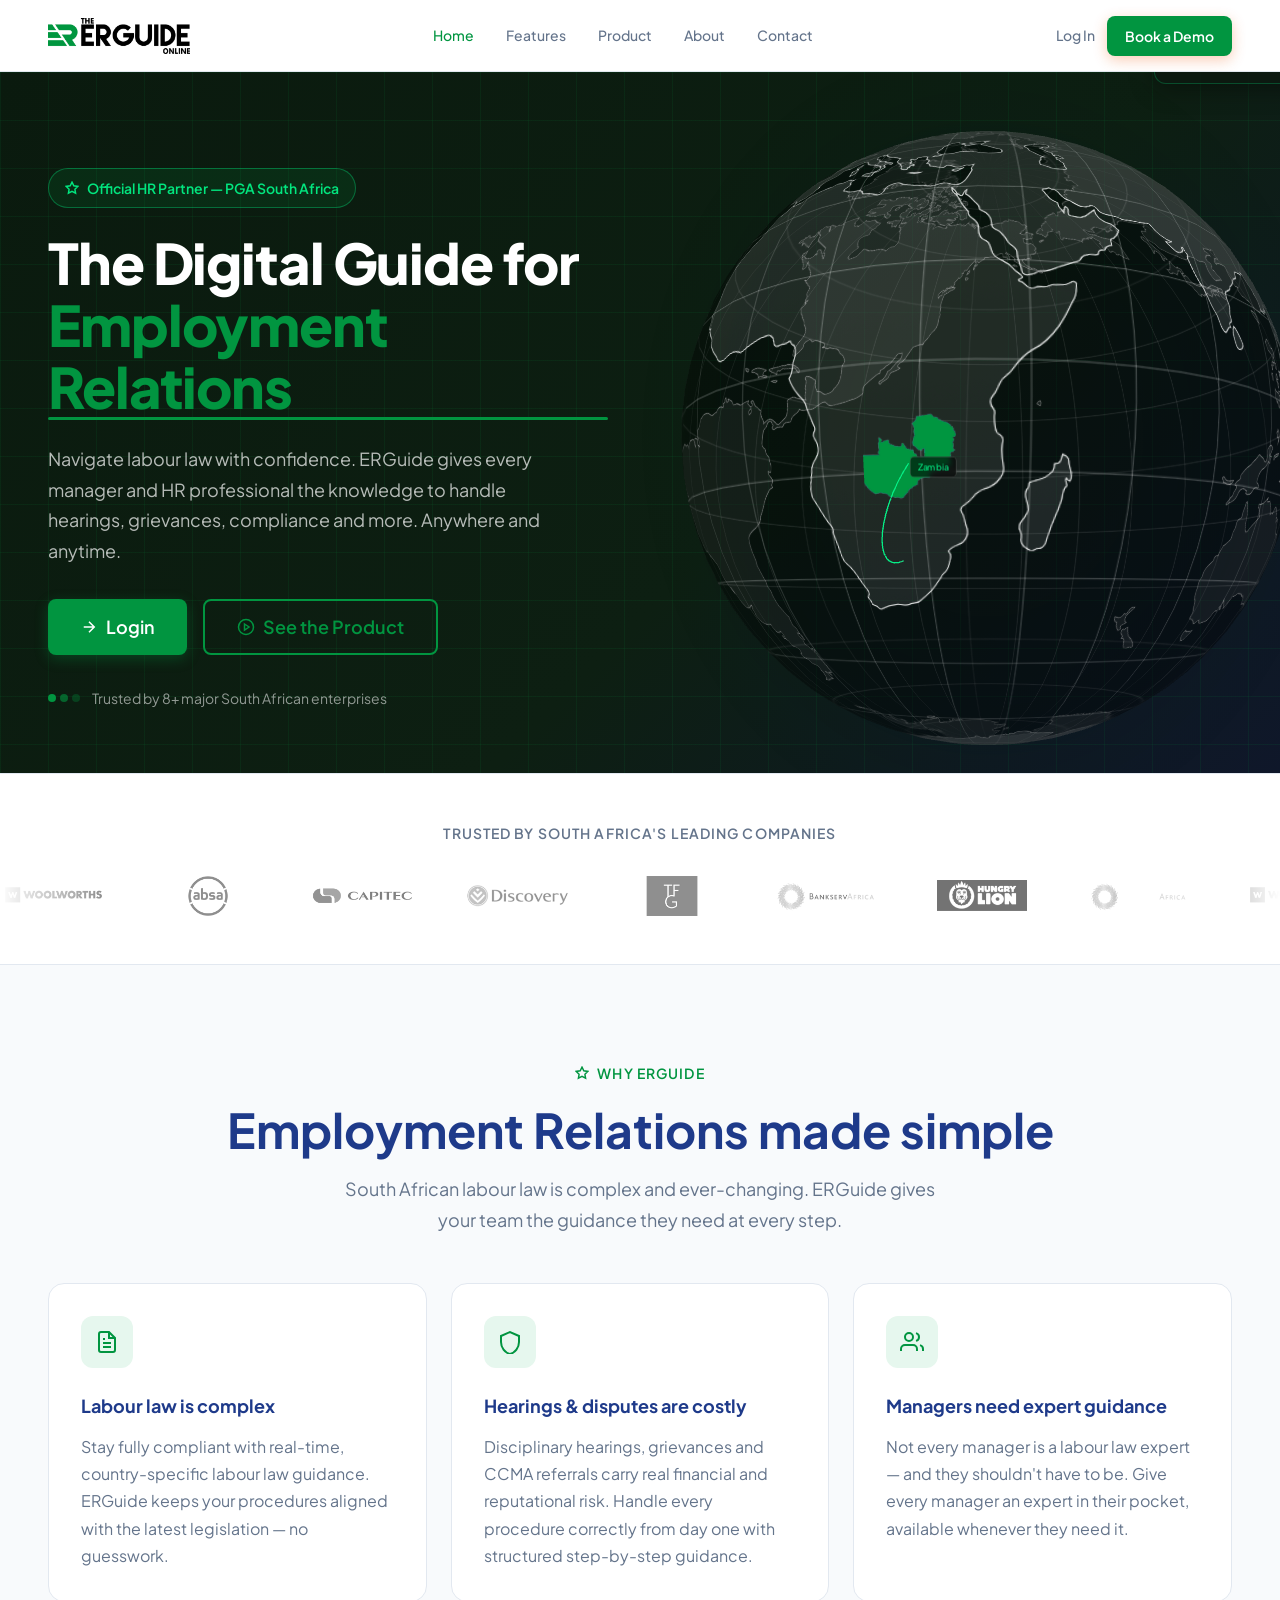
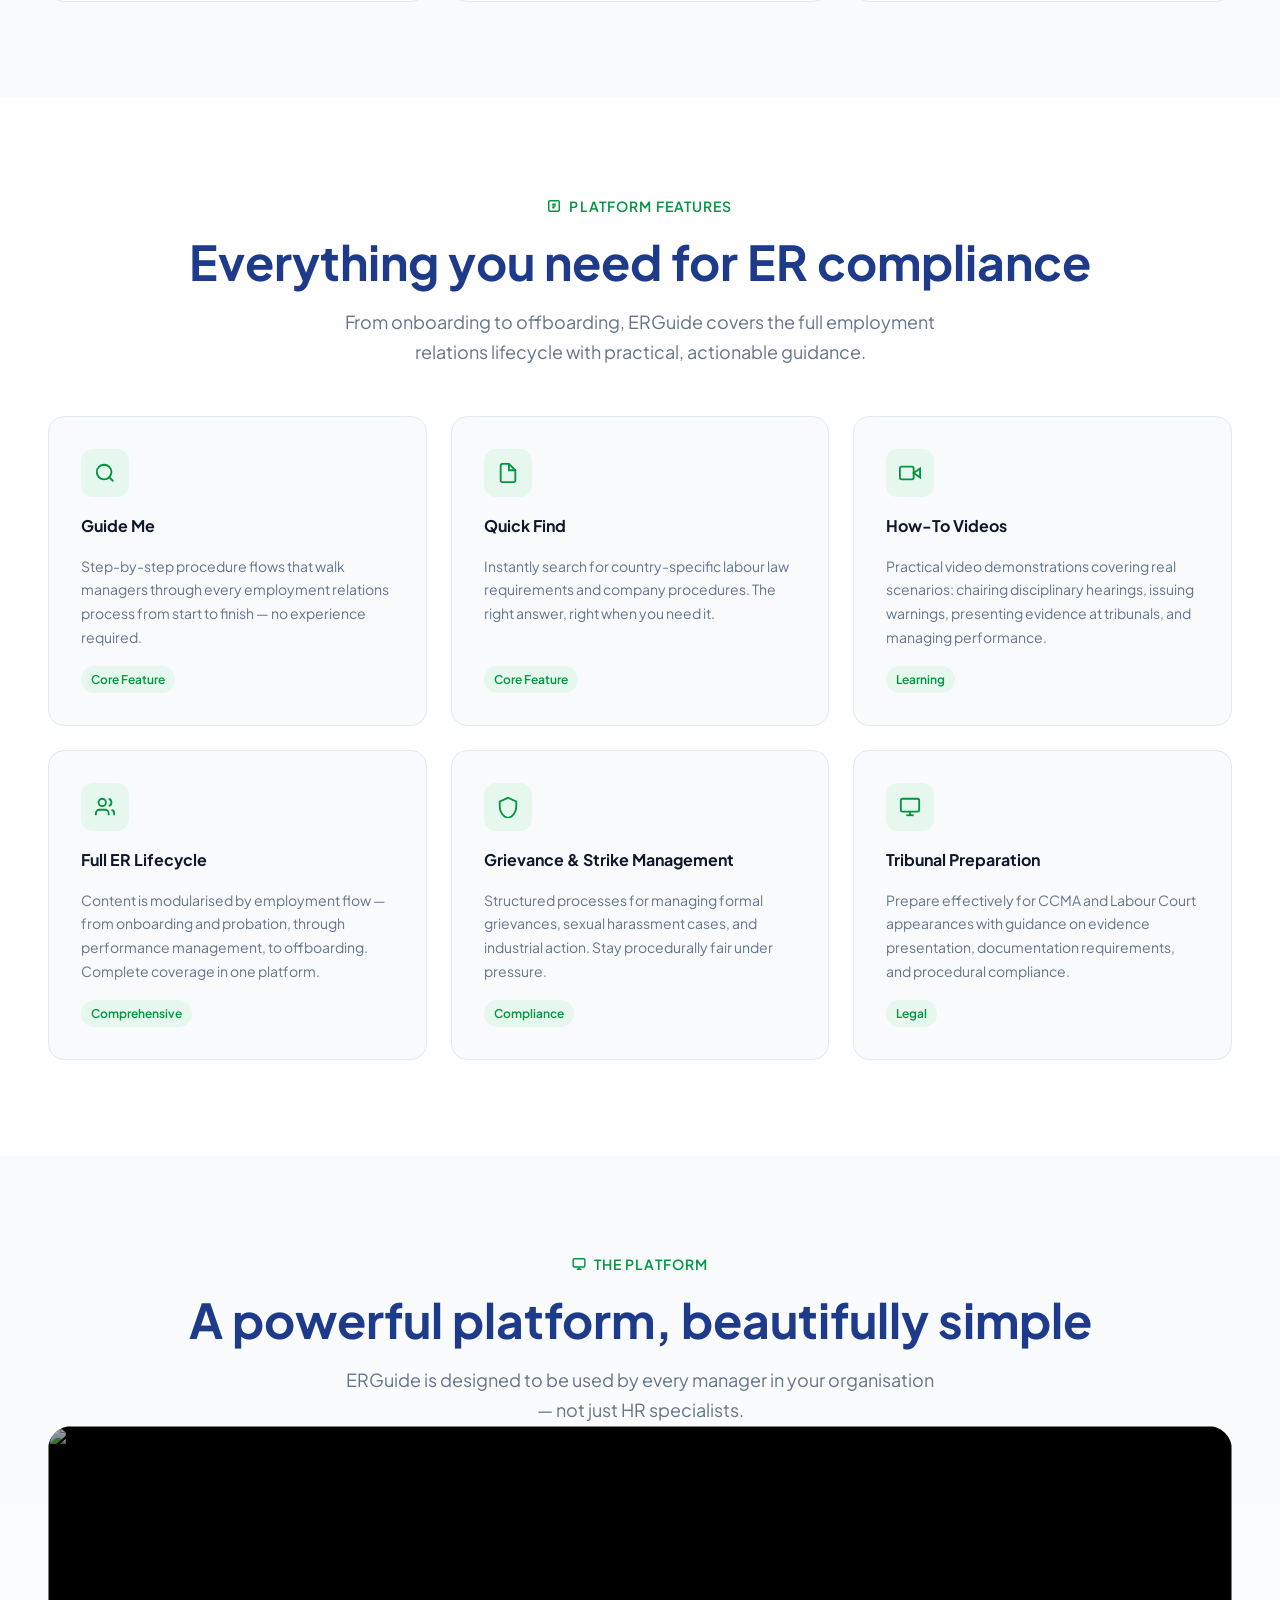
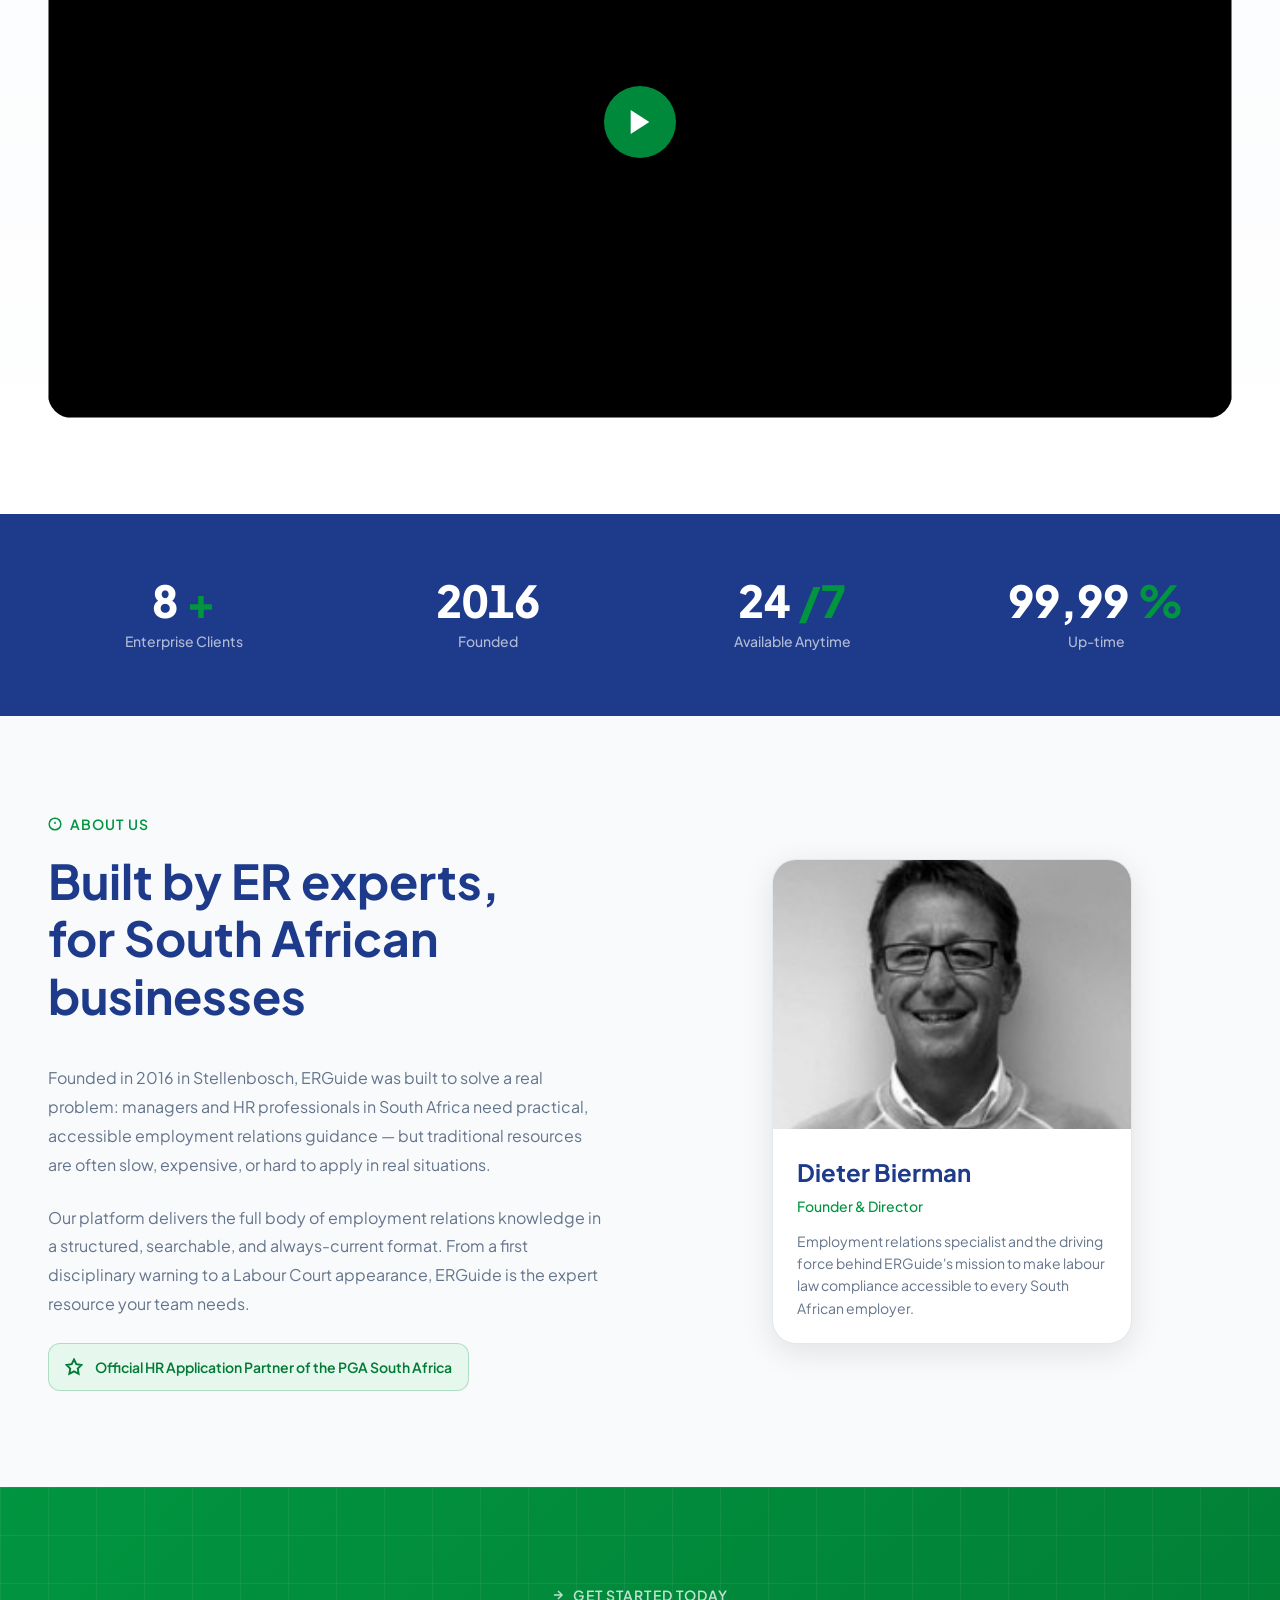
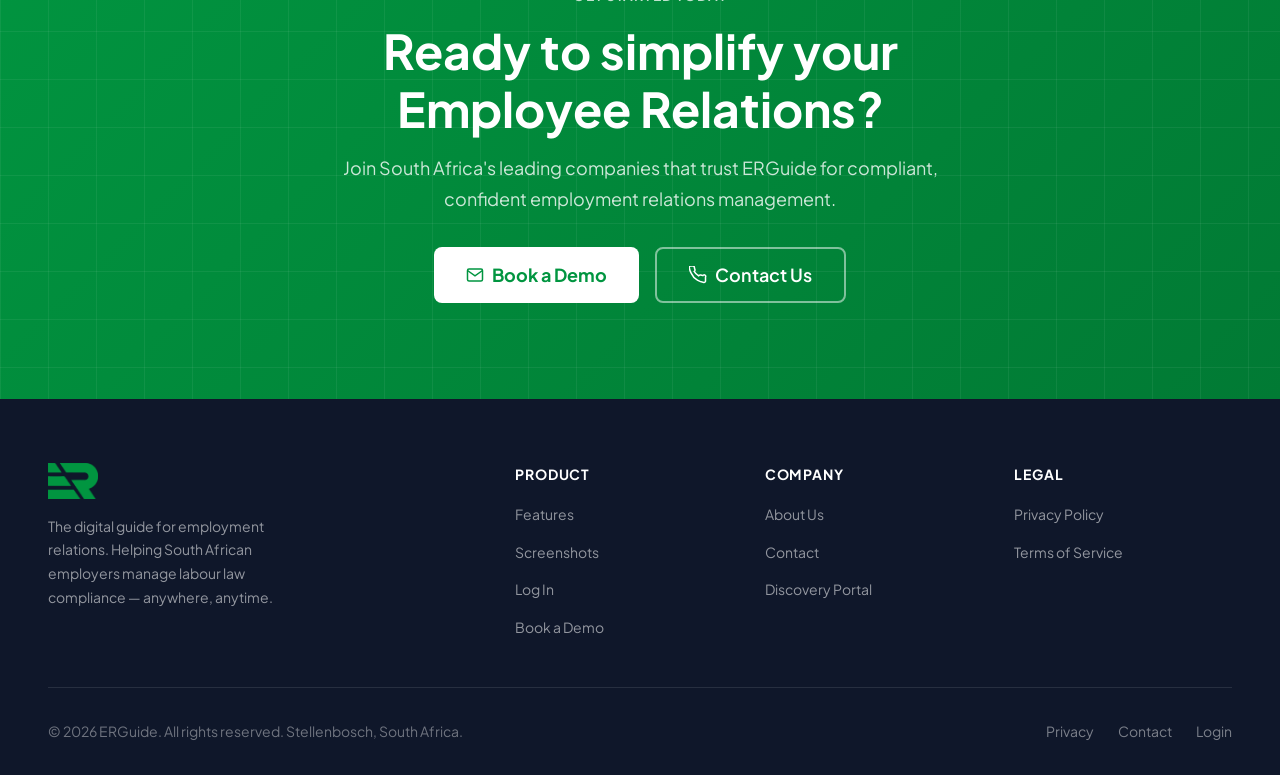
==== commit ffd2dc36: "Uodated debugger" ====
--- a/New Website/index.html
+++ b/New Website/index.html
@@ -10,16 +10,16 @@
   <meta name="author" content="ERGuide" />
   <meta name="robots" content="index, follow" />
   <meta name="theme-color" content="#019540" />
-  <link rel="canonical" href="https://erguide.co.za/" />
+  <link rel="canonical" href="https://er.phifilms.co.za/" />
 
   <!-- Open Graph -->
   <meta property="og:type" content="website" />
-  <meta property="og:url" content="https://erguide.co.za/" />
+  <meta property="og:url" content="https://er.phifilms.co.za/" />
   <meta property="og:site_name" content="ERGuide" />
   <meta property="og:locale" content="en_ZA" />
   <meta property="og:title" content="ERGuide — The Digital Guide for Employment Relations" />
   <meta property="og:description" content="Navigate labour law with confidence. ERGuide gives every manager and HR professional the knowledge to handle hearings, grievances, compliance and more — anywhere, anytime." />
-  <meta property="og:image" content="https://erguide.co.za/assets/og-image.jpg" />
+  <meta property="og:image" content="https://er.phifilms.co.za/assets/og-image.jpg" />
   <meta property="og:image:width" content="1200" />
   <meta property="og:image:height" content="630" />
   <meta property="og:image:alt" content="ERGuide — The Digital Guide for Employment Relations" />
@@ -28,7 +28,7 @@
   <meta name="twitter:card" content="summary_large_image" />
   <meta name="twitter:title" content="ERGuide — The Digital Guide for Employment Relations" />
   <meta name="twitter:description" content="Navigate labour law with confidence. ERGuide gives every manager and HR professional the knowledge to handle hearings, grievances and compliance — anywhere, anytime." />
-  <meta name="twitter:image" content="https://erguide.co.za/assets/og-image.jpg" />
+  <meta name="twitter:image" content="https://er.phifilms.co.za/assets/og-image.jpg" />
 
   <!-- Icons -->
   <link rel="icon" type="image/svg+xml" href="assets/favicon.svg" />
@@ -48,12 +48,12 @@
     "@graph": [
       {
         "@type": "Organization",
-        "@id": "https://erguide.co.za/#organization",
+        "@id": "https://er.phifilms.co.za/#organization",
         "name": "ERGuide",
-        "url": "https://erguide.co.za",
+        "url": "https://er.phifilms.co.za",
         "logo": {
           "@type": "ImageObject",
-          "url": "https://erguide.co.za/assets/logo-black.png"
+          "url": "https://er.phifilms.co.za/assets/logo-black.png"
         },
         "description": "The digital guide for employment relations. Helping South African employers manage labour law compliance — anywhere, anytime.",
         "foundingDate": "2016",
@@ -70,29 +70,29 @@
       },
       {
         "@type": "WebSite",
-        "@id": "https://erguide.co.za/#website",
-        "url": "https://erguide.co.za",
+        "@id": "https://er.phifilms.co.za/#website",
+        "url": "https://er.phifilms.co.za",
         "name": "ERGuide",
-        "publisher": { "@id": "https://erguide.co.za/#organization" }
+        "publisher": { "@id": "https://er.phifilms.co.za/#organization" }
       },
       {
         "@type": "SoftwareApplication",
         "name": "ERGuide",
         "applicationCategory": "BusinessApplication",
         "operatingSystem": "Web, iOS, Android",
-        "url": "https://erguide.co.za",
+        "url": "https://er.phifilms.co.za",
         "description": "A digital employment relations platform giving South African managers and HR professionals step-by-step guidance on labour law compliance, hearings, grievances and more.",
         "offers": {
           "@type": "Offer",
           "availability": "https://schema.org/OnlineOnly"
         },
-        "publisher": { "@id": "https://erguide.co.za/#organization" }
+        "publisher": { "@id": "https://er.phifilms.co.za/#organization" }
       },
       {
         "@type": "Person",
         "name": "Dieter Bierman",
         "jobTitle": "Founder & Director",
-        "worksFor": { "@id": "https://erguide.co.za/#organization" },
+        "worksFor": { "@id": "https://er.phifilms.co.za/#organization" },
         "description": "Employment relations specialist and founder of ERGuide."
       }
     ]
@@ -122,7 +122,7 @@
     </nav>
 
     <div class="navbar-actions">
-      <a href="https://erguide.co.za/login" class="navbar-login">Log In</a>
+      <a href="https://er.phifilms.co.za/login" class="navbar-login">Log In</a>
       <a href="#contact" class="btn btn-primary btn-sm">Book a Demo</a>
       <button class="hamburger" aria-label="Toggle menu" aria-expanded="false" aria-controls="mobile-menu">
         <span></span><span></span><span></span>
@@ -172,7 +172,7 @@
       </p>
 
       <div class="hero-actions">
-        <a href="https://erguide.co.za/login" class="btn btn-green btn-lg">
+        <a href="https://er.phifilms.co.za/login" class="btn btn-green btn-lg">
           <svg width="18" height="18" viewBox="0 0 24 24" fill="none" stroke="currentColor" stroke-width="2" aria-hidden="true"><path d="M5 12h14M12 5l7 7-7 7"/></svg>
           Login
         </a>
@@ -605,7 +605,7 @@
         <ul>
           <li><a href="#features">Features</a></li>
           <li><a href="#showcase">Screenshots</a></li>
-          <li><a href="https://erguide.co.za/login">Log In</a></li>
+          <li><a href="https://er.phifilms.co.za/login">Log In</a></li>
           <li><a href="#contact">Book a Demo</a></li>
         </ul>
       </div>
@@ -636,7 +636,7 @@
       <div class="footer-links">
         <a href="assets/privacy.pdf" target="_blank" rel="noopener">Privacy</a>
         <a href="#contact">Contact</a>
-        <a href="https://erguide.co.za/login">Login</a>
+        <a href="https://er.phifilms.co.za/login">Login</a>
       </div>
     </div>
   </div>
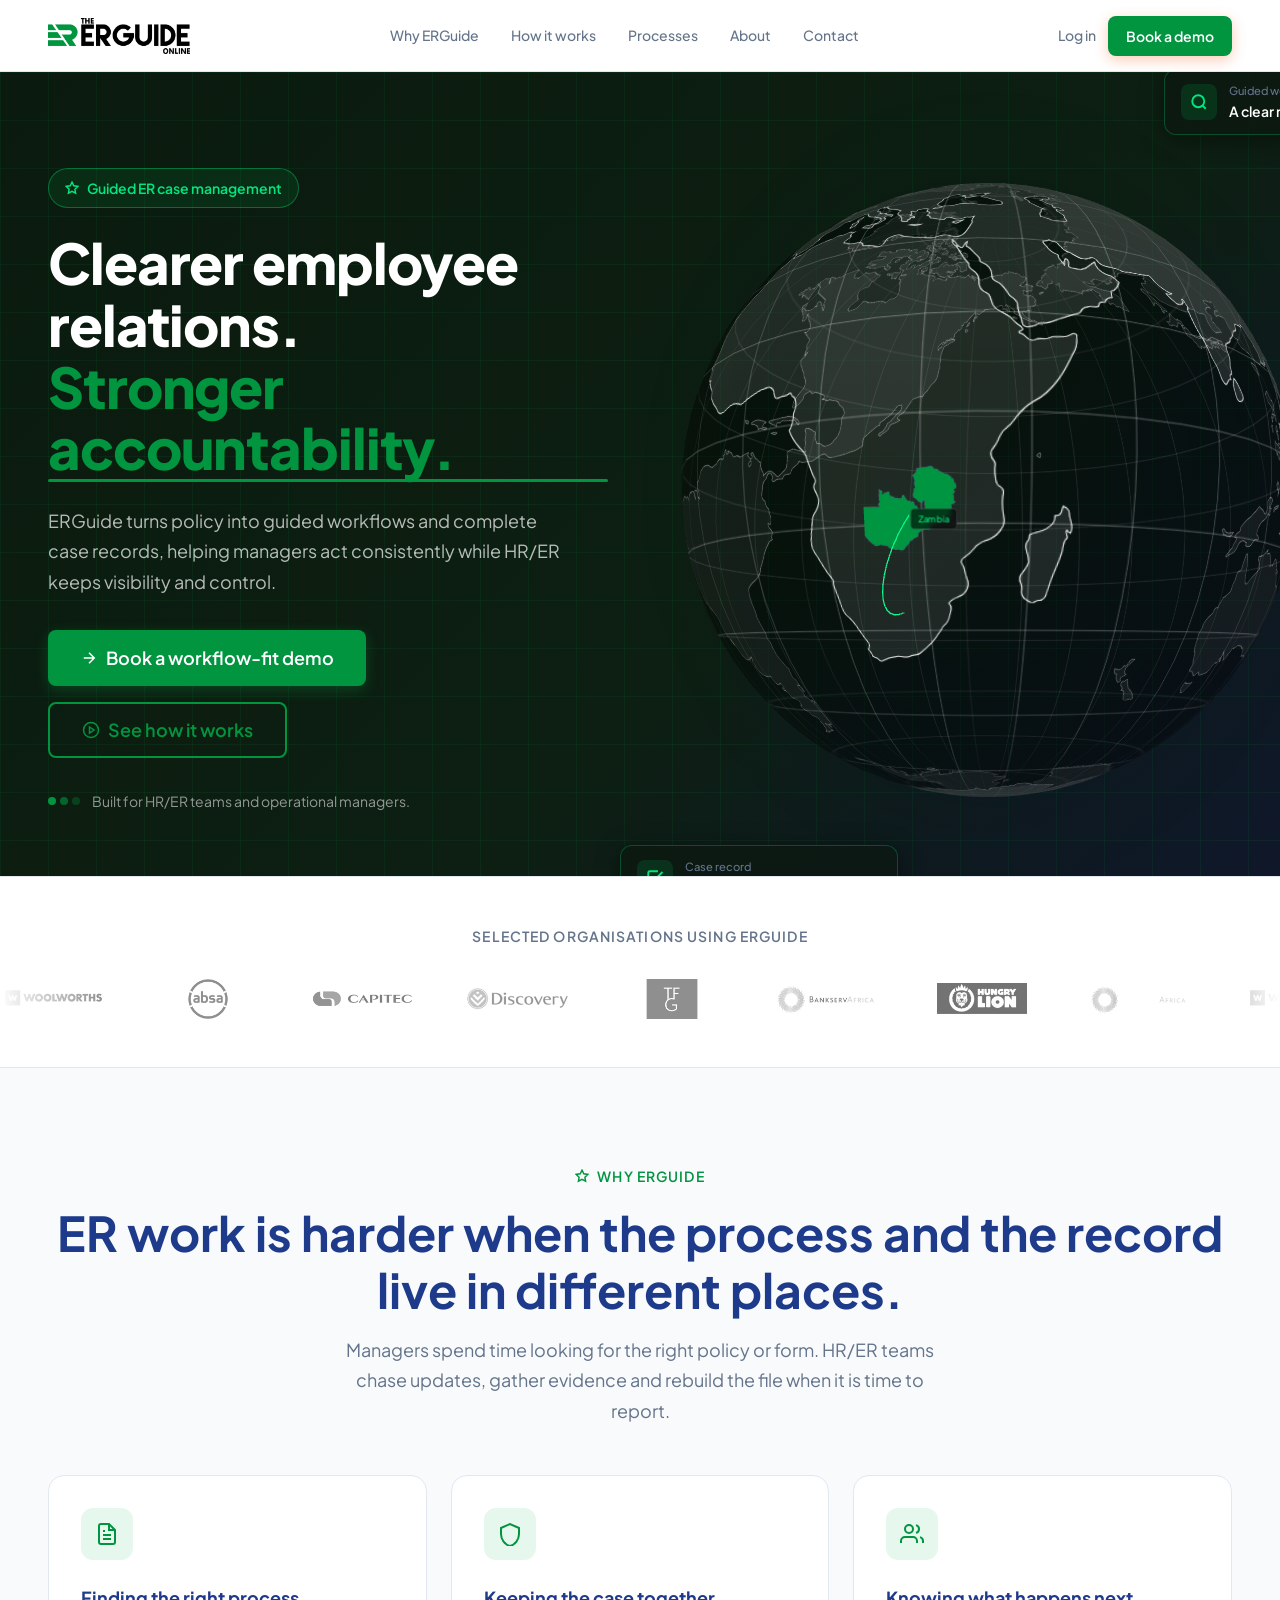
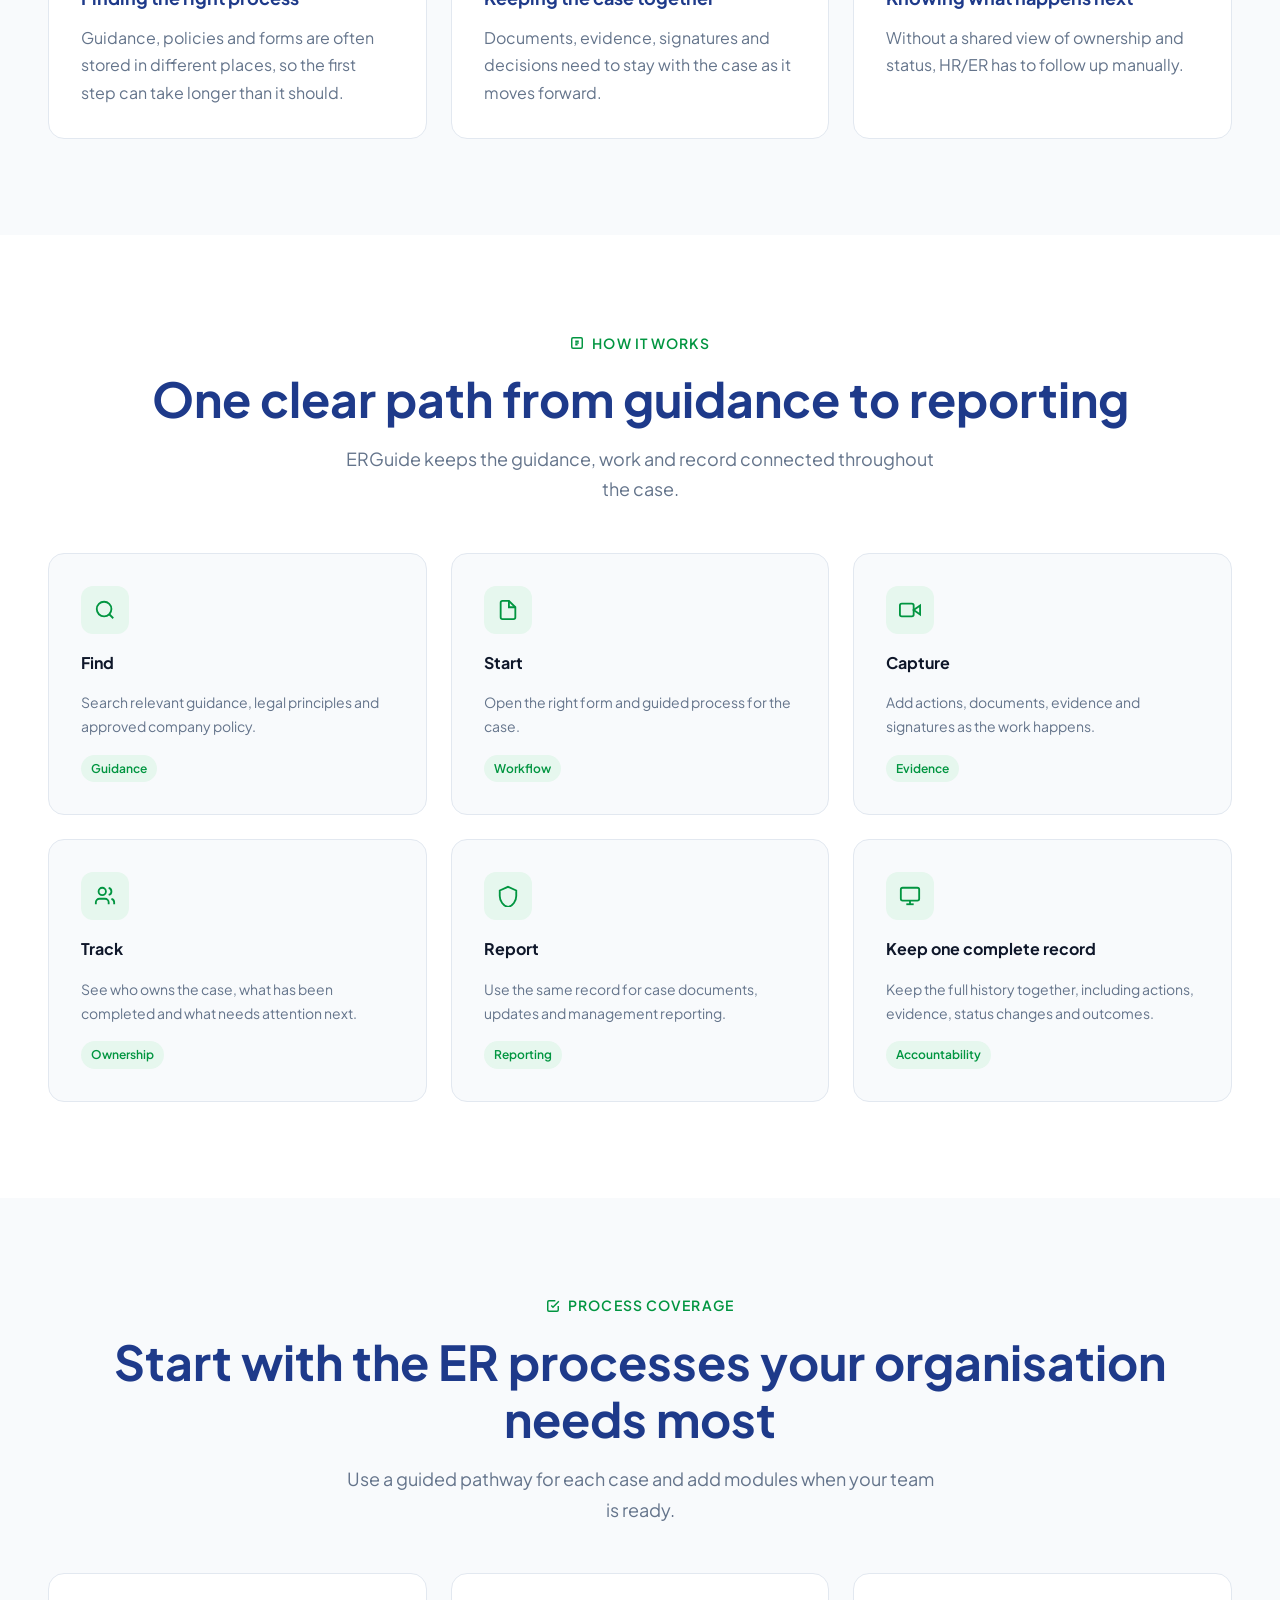
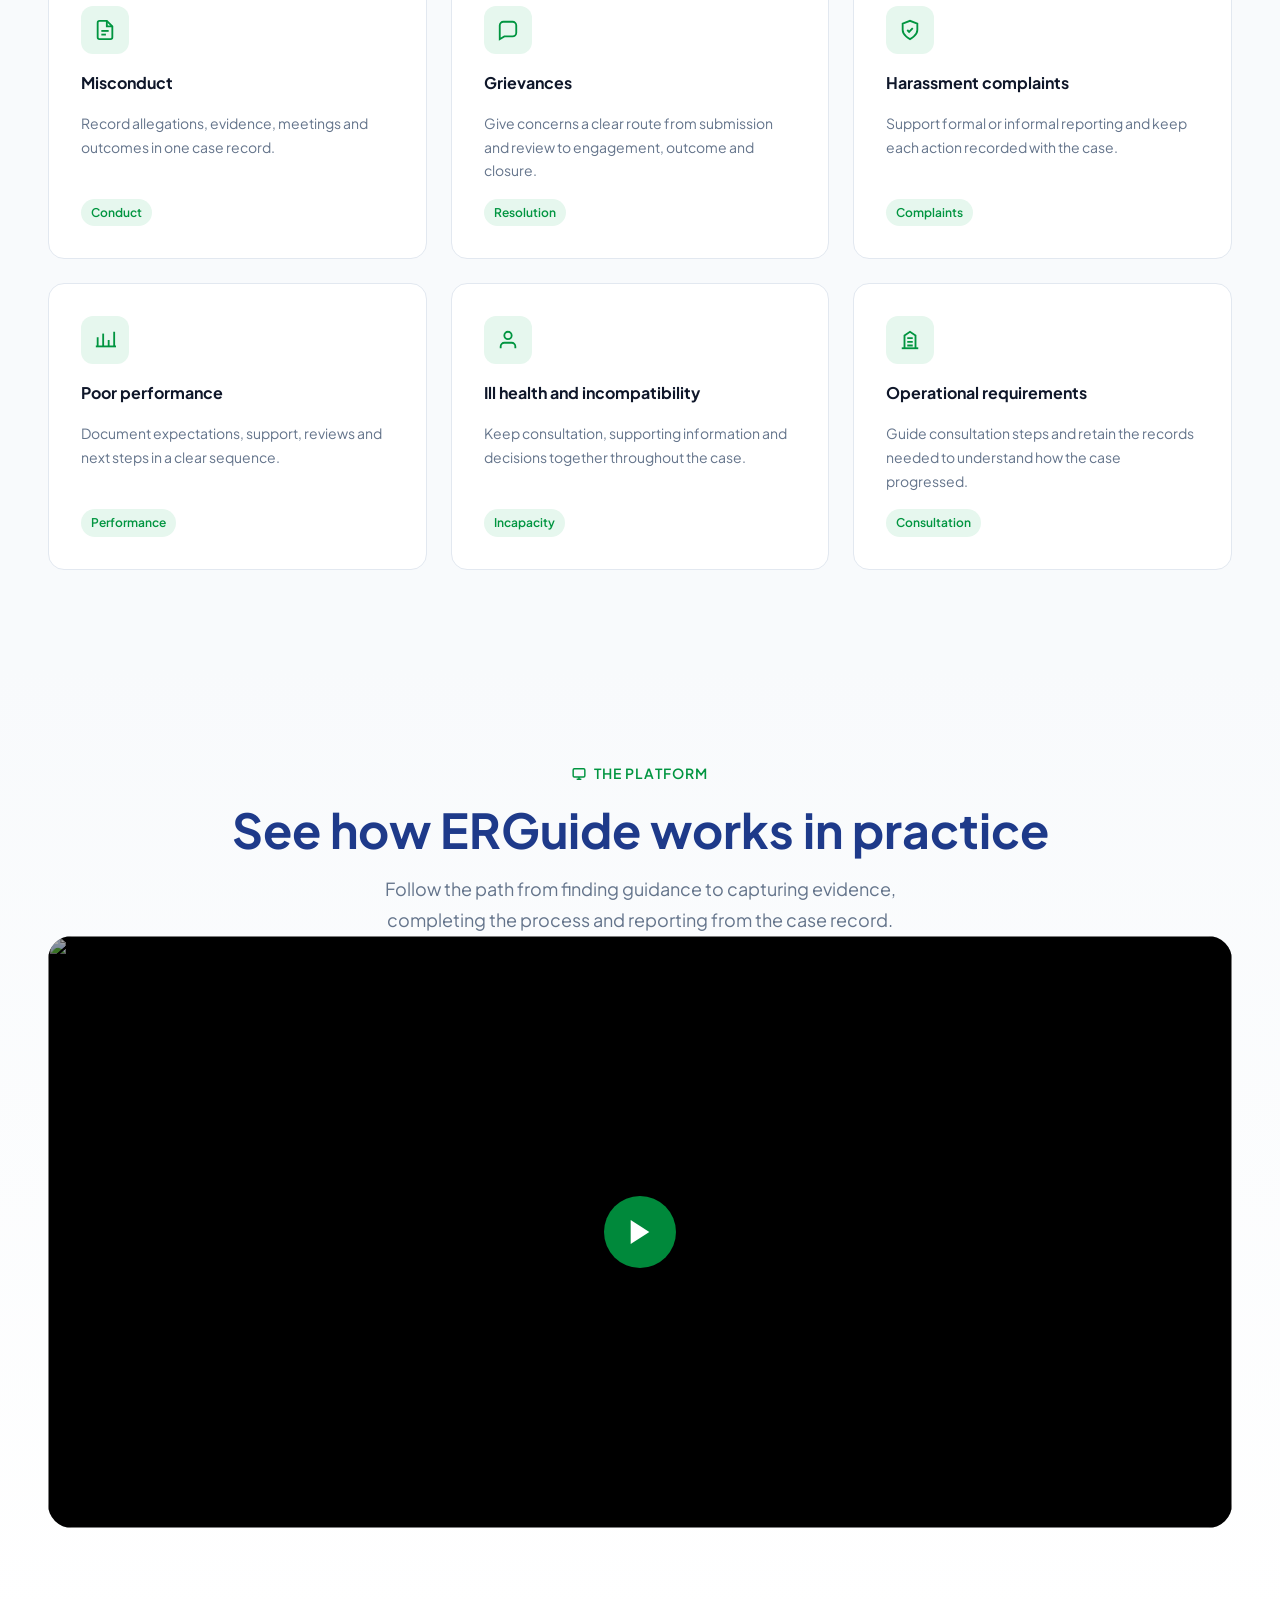
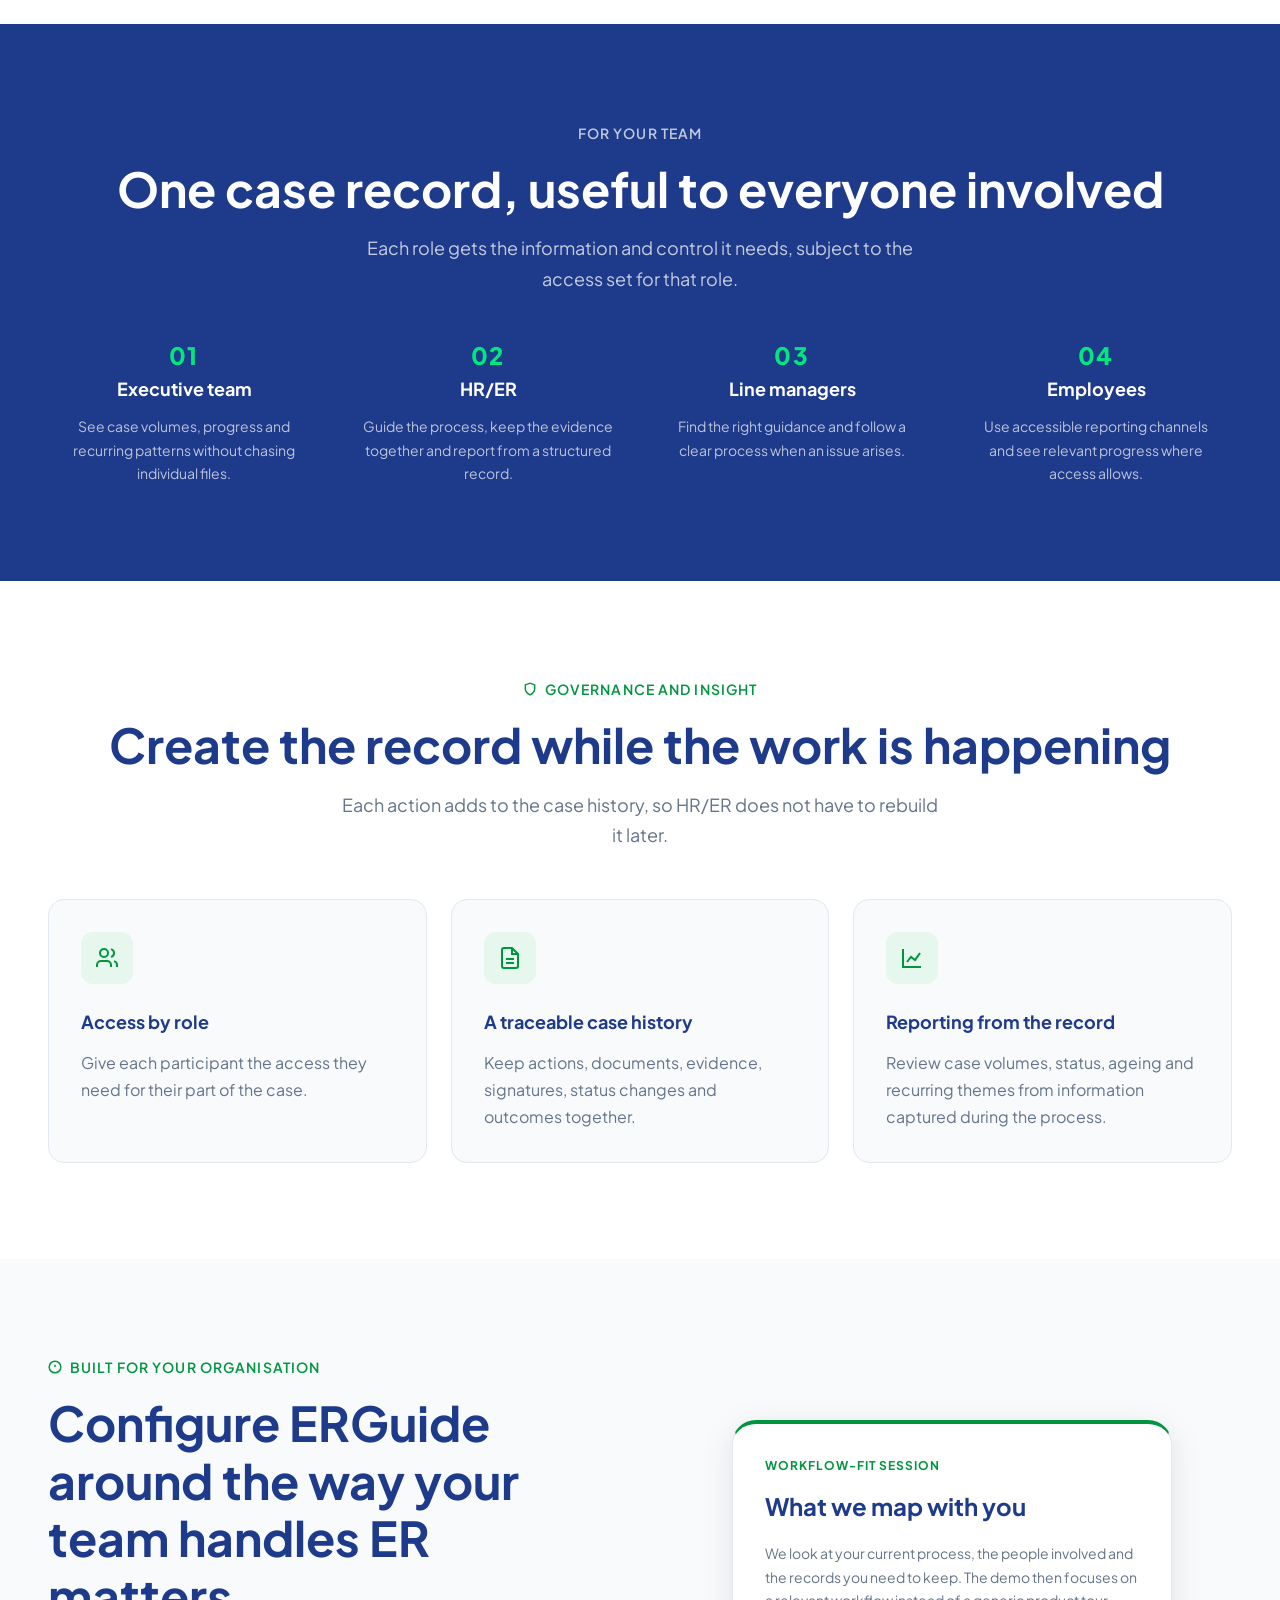
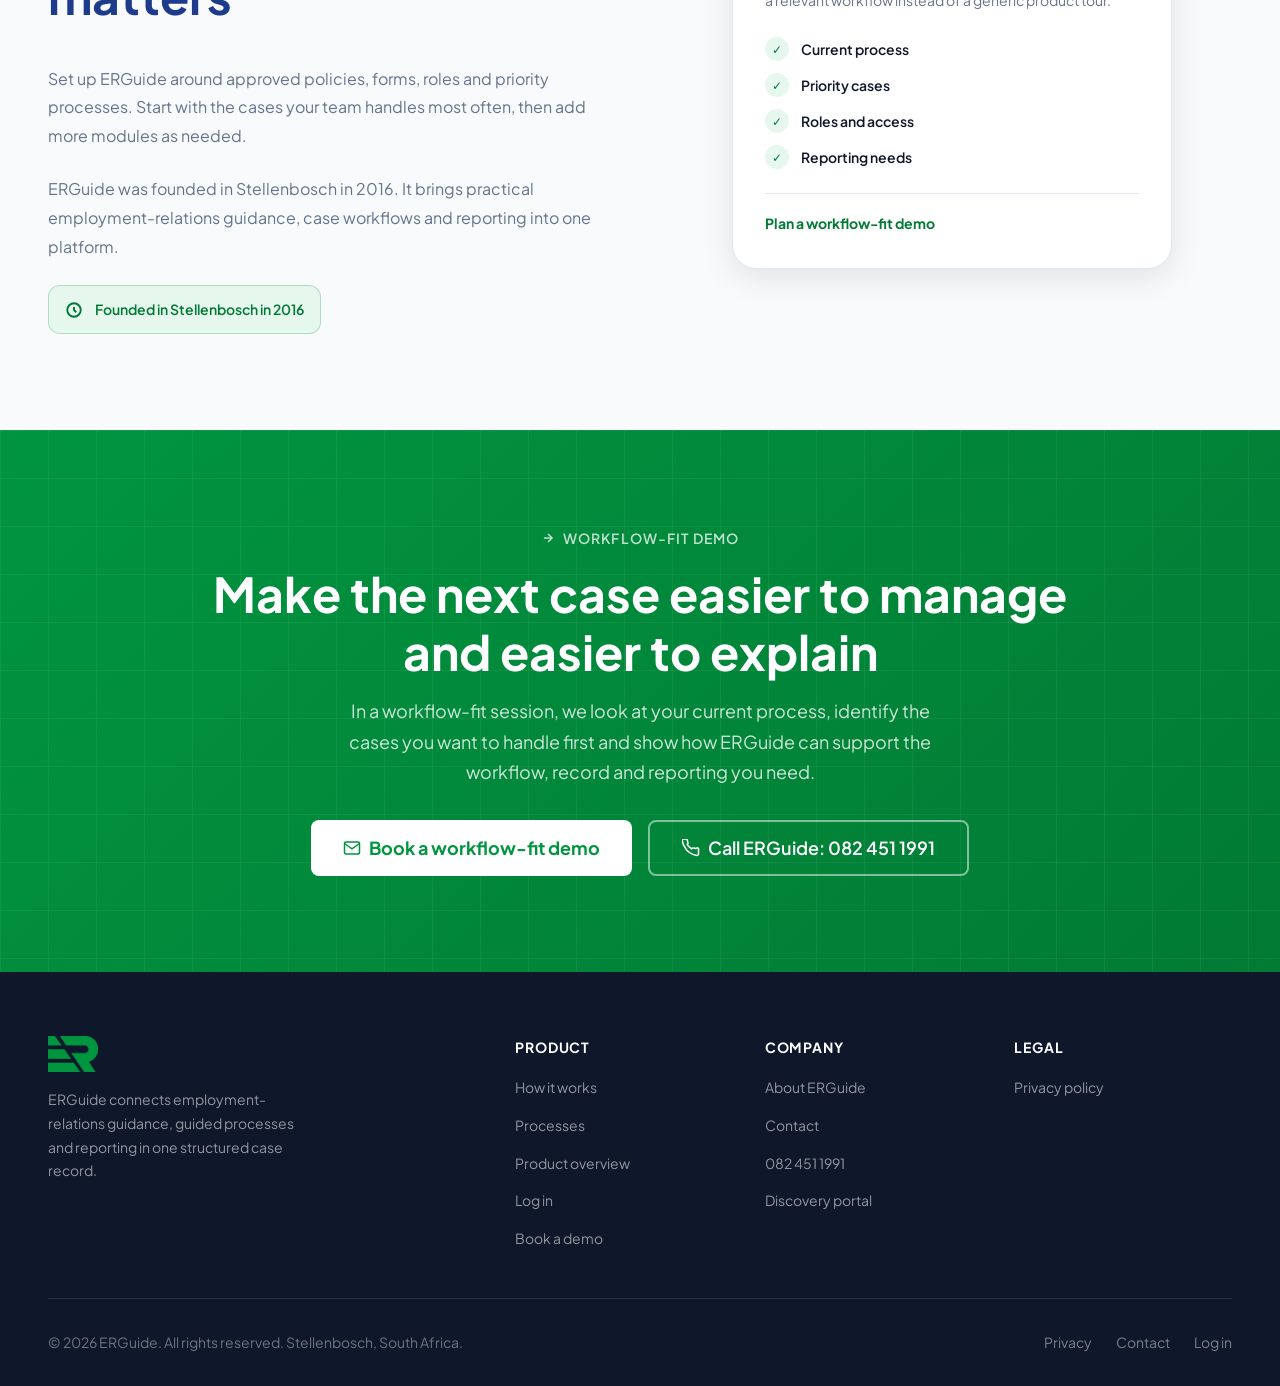
==== commit 22396932: "Aug 19 meeting Copy changes" ====
--- a/New Website/index.html
+++ b/New Website/index.html
@@ -5,36 +5,35 @@
   <meta name="viewport" content="width=device-width, initial-scale=1.0" />
 
   <!-- Primary SEO -->
-  <title>ERGuide — The Digital Guide for Employment Relations</title>
-  <meta name="description" content="ERGuide — The digital guide for employment relations. Manage labour law compliance, hearings, grievances and more. Trusted by South Africa's leading companies." />
+  <title>ERGuide | Guided Employment Relations Case Management</title>
+  <meta name="description" content="Guide managers through employment-relations processes, capture complete case records, track progress and report from one connected platform." />
   <meta name="author" content="ERGuide" />
   <meta name="robots" content="index, follow" />
   <meta name="theme-color" content="#019540" />
-  <link rel="canonical" href="https://er.phifilms.co.za/" />
+  <link rel="canonical" href="https://www.erguide.digital/" />
 
   <!-- Open Graph -->
   <meta property="og:type" content="website" />
-  <meta property="og:url" content="https://er.phifilms.co.za/" />
+  <meta property="og:url" content="https://www.erguide.digital/" />
   <meta property="og:site_name" content="ERGuide" />
   <meta property="og:locale" content="en_ZA" />
-  <meta property="og:title" content="ERGuide — The Digital Guide for Employment Relations" />
-  <meta property="og:description" content="Navigate labour law with confidence. ERGuide gives every manager and HR professional the knowledge to handle hearings, grievances, compliance and more — anywhere, anytime." />
-  <meta property="og:image" content="https://er.phifilms.co.za/assets/og-image.jpg" />
+  <meta property="og:title" content="Clearer employee relations. Stronger accountability. | ERGuide" />
+  <meta property="og:description" content="Connect policy guidance, case workflows, evidence, status and reporting in one structured record with ERGuide." />
+  <meta property="og:image" content="https://www.erguide.digital/assets/og-image.jpg" />
   <meta property="og:image:width" content="1200" />
   <meta property="og:image:height" content="630" />
-  <meta property="og:image:alt" content="ERGuide — The Digital Guide for Employment Relations" />
+  <meta property="og:image:alt" content="ERGuide guided employment-relations case management" />
 
   <!-- Twitter / X Card -->
   <meta name="twitter:card" content="summary_large_image" />
-  <meta name="twitter:title" content="ERGuide — The Digital Guide for Employment Relations" />
-  <meta name="twitter:description" content="Navigate labour law with confidence. ERGuide gives every manager and HR professional the knowledge to handle hearings, grievances and compliance — anywhere, anytime." />
-  <meta name="twitter:image" content="https://er.phifilms.co.za/assets/og-image.jpg" />
+  <meta name="twitter:title" content="Clearer employee relations. Stronger accountability. | ERGuide" />
+  <meta name="twitter:description" content="Connect policy guidance, case workflows, evidence, status and reporting in one structured record with ERGuide." />
+  <meta name="twitter:image" content="https://www.erguide.digital/assets/og-image.jpg" />
 
   <!-- Icons -->
   <link rel="icon" type="image/svg+xml" href="assets/favicon.svg" />
-  <link rel="apple-touch-icon" sizes="180x180" href="assets/apple-touch-icon.png" />
-
-  <!-- Fonts — loaded as <link> to avoid render-blocking @import -->
+
+  <!-- Fonts loaded as <link> to avoid render-blocking @import -->
   <link rel="preconnect" href="https://fonts.googleapis.com" />
   <link rel="preconnect" href="https://fonts.gstatic.com" crossorigin />
   <link rel="stylesheet" href="https://fonts.googleapis.com/css2?family=Plus+Jakarta+Sans:ital,wght@0,300;0,400;0,500;0,600;0,700;0,800;1,400&display=swap" />
@@ -48,14 +47,14 @@
     "@graph": [
       {
         "@type": "Organization",
-        "@id": "https://er.phifilms.co.za/#organization",
+        "@id": "https://www.erguide.digital/#organization",
         "name": "ERGuide",
-        "url": "https://er.phifilms.co.za",
+        "url": "https://www.erguide.digital/",
         "logo": {
           "@type": "ImageObject",
-          "url": "https://er.phifilms.co.za/assets/logo-black.png"
+          "url": "https://www.erguide.digital/assets/logo-black.png"
         },
-        "description": "The digital guide for employment relations. Helping South African employers manage labour law compliance — anywhere, anytime.",
+        "description": "Guided employment-relations case management that connects guidance, workflows, evidence, status and reporting in one digital case record.",
         "foundingDate": "2016",
         "foundingLocation": {
           "@type": "Place",
@@ -64,36 +63,37 @@
         "contactPoint": {
           "@type": "ContactPoint",
           "contactType": "sales",
-          "email": "info@erguide.co.za"
+          "email": "info@erguide.co.za",
+          "telephone": "+27824511991"
+        },
+        "address": {
+          "@type": "PostalAddress",
+          "streetAddress": "15 Quantum Street, Avon Place, Unit 4, Techno Park",
+          "addressLocality": "Stellenbosch",
+          "postalCode": "7600",
+          "addressCountry": "ZA"
         },
         "sameAs": []
       },
       {
         "@type": "WebSite",
-        "@id": "https://er.phifilms.co.za/#website",
-        "url": "https://er.phifilms.co.za",
+        "@id": "https://www.erguide.digital/#website",
+        "url": "https://www.erguide.digital/",
         "name": "ERGuide",
-        "publisher": { "@id": "https://er.phifilms.co.za/#organization" }
+        "publisher": { "@id": "https://www.erguide.digital/#organization" }
       },
       {
         "@type": "SoftwareApplication",
         "name": "ERGuide",
         "applicationCategory": "BusinessApplication",
-        "operatingSystem": "Web, iOS, Android",
-        "url": "https://er.phifilms.co.za",
-        "description": "A digital employment relations platform giving South African managers and HR professionals step-by-step guidance on labour law compliance, hearings, grievances and more.",
+        "operatingSystem": "Web",
+        "url": "https://www.erguide.digital/",
+        "description": "ERGuide is a guided employment-relations case-management platform that connects guidance, workflow steps, evidence, status and reporting in one digital case record.",
         "offers": {
           "@type": "Offer",
           "availability": "https://schema.org/OnlineOnly"
         },
-        "publisher": { "@id": "https://er.phifilms.co.za/#organization" }
-      },
-      {
-        "@type": "Person",
-        "name": "Dieter Bierman",
-        "jobTitle": "Founder & Director",
-        "worksFor": { "@id": "https://er.phifilms.co.za/#organization" },
-        "description": "Employment relations specialist and founder of ERGuide."
+        "publisher": { "@id": "https://www.erguide.digital/#organization" }
       }
     ]
   }
@@ -114,16 +114,16 @@
     </a>
 
     <nav class="navbar-nav" aria-label="Main navigation">
-      <a href="#home">Home</a>
-      <a href="#features">Features</a>
-      <a href="#showcase">Product</a>
+      <a href="#why">Why ERGuide</a>
+      <a href="#features">How it works</a>
+      <a href="#processes">Processes</a>
       <a href="#about">About</a>
       <a href="#contact">Contact</a>
     </nav>
 
     <div class="navbar-actions">
-      <a href="https://er.phifilms.co.za/login" class="navbar-login">Log In</a>
-      <a href="#contact" class="btn btn-primary btn-sm">Book a Demo</a>
+      <a href="https://er.phifilms.co.za/login" class="navbar-login">Log in</a>
+      <a href="#contact" class="btn btn-primary btn-sm">Book a demo</a>
       <button class="hamburger" aria-label="Toggle menu" aria-expanded="false" aria-controls="mobile-menu">
         <span></span><span></span><span></span>
       </button>
@@ -135,14 +135,15 @@
 <!-- Mobile Menu -->
 <div class="mobile-menu" id="mobile-menu" aria-label="Mobile navigation" aria-hidden="true">
   <nav>
-    <a href="#home">Home</a>
-    <a href="#features">Features</a>
-    <a href="#showcase">Product</a>
+    <a href="#why">Why ERGuide</a>
+    <a href="#features">How it works</a>
+    <a href="#processes">Processes</a>
     <a href="#about">About</a>
     <a href="#contact">Contact</a>
   </nav>
   <div class="mobile-cta">
-    <a href="#contact" class="btn btn-primary" style="width:100%;justify-content:center;">Book a Demo</a>
+    <a href="https://er.phifilms.co.za/login" class="mobile-login">Log in</a>
+    <a href="#contact" class="btn btn-primary" style="width:100%;justify-content:center;">Book a demo</a>
   </div>
 </div>
 
@@ -159,26 +160,26 @@
     <div class="hero-copy">
       <div class="hero-badge">
         <svg width="14" height="14" viewBox="0 0 24 24" fill="none" stroke="currentColor" stroke-width="2.5" aria-hidden="true"><path d="M12 2l3.09 6.26L22 9.27l-5 4.87 1.18 6.88L12 17.77l-6.18 3.25L7 14.14 2 9.27l6.91-1.01L12 2z"/></svg>
-        Official HR Partner — PGA South Africa
+        Guided ER case management
       </div>
 
       <h1 class="hero-title" id="hero-title">
-        <span class="hero-title-line1">The Digital Guide for</span><br />
-        <span class="highlight">Employment Relations</span>
+        <span class="hero-title-line1">Clearer employee relations.</span><br />
+        <span class="highlight">Stronger accountability.</span>
       </h1>
 
       <p class="hero-subtitle">
-        Navigate labour law with confidence. ERGuide gives every manager and HR professional the knowledge to handle hearings, grievances, compliance and more. Anywhere and anytime.
+        ERGuide turns policy into guided workflows and complete case records, helping managers act consistently while HR/ER keeps visibility and control.
       </p>
 
       <div class="hero-actions">
-        <a href="https://er.phifilms.co.za/login" class="btn btn-green btn-lg">
+        <a href="#contact" class="btn btn-green btn-lg">
           <svg width="18" height="18" viewBox="0 0 24 24" fill="none" stroke="currentColor" stroke-width="2" aria-hidden="true"><path d="M5 12h14M12 5l7 7-7 7"/></svg>
-          Login
+          Book a workflow-fit demo
         </a>
-        <a href="#showcase" class="btn btn-outline btn-lg">
+        <a href="#features" class="btn btn-outline btn-lg">
           <svg width="18" height="18" viewBox="0 0 24 24" fill="none" stroke="currentColor" stroke-width="2" aria-hidden="true"><circle cx="12" cy="12" r="10"/><polygon points="10 8 16 12 10 16 10 8"/></svg>
-          See the Product
+          See how it works
         </a>
       </div>
 
@@ -186,7 +187,7 @@
         <div class="hero-trust-dots" aria-hidden="true">
           <span></span><span></span><span></span>
         </div>
-        <span>Trusted by 8+ major South African enterprises</span>
+        <span>Built for HR/ER teams and operational managers.</span>
       </div>
     </div>
 
@@ -197,8 +198,8 @@
           <svg width="18" height="18" viewBox="0 0 24 24" fill="none" stroke="currentColor" stroke-width="2.5" aria-hidden="true"><circle cx="11" cy="11" r="8"/><path d="m21 21-4.35-4.35"/></svg>
         </div>
         <div>
-          <div style="font-size:0.7rem;font-weight:500;color:var(--color-muted);">Quick Find</div>
-          <div>Instant law lookup</div>
+          <div style="font-size:0.7rem;font-weight:500;color:var(--color-muted);">Guided workflow</div>
+          <div>A clear next step</div>
         </div>
       </div>
 
@@ -213,8 +214,8 @@
           <svg width="18" height="18" viewBox="0 0 24 24" fill="none" stroke="currentColor" stroke-width="2.5" aria-hidden="true"><path d="M9 11l3 3L22 4"/><path d="M21 12v7a2 2 0 01-2 2H5a2 2 0 01-2-2V5a2 2 0 012-2h11"/></svg>
         </div>
         <div>
-          <div style="font-size:0.7rem;font-weight:500;color:var(--color-muted);">South Africa</div>
-          <div>Always compliant</div>
+          <div style="font-size:0.7rem;font-weight:500;color:var(--color-muted);">Case record</div>
+          <div>Evidence and status together</div>
         </div>
       </div>
     </div>
@@ -226,9 +227,10 @@
 <!-- =========================================
      TRUSTED BY
      ========================================= -->
-<section class="trusted" aria-label="Trusted by South Africa's leading companies">
-  <div class="container">
-    <p class="trusted-header">Trusted by South Africa's leading companies</p>
+<section class="trusted" aria-label="Selected organisations using ERGuide">
+  <div class="container">
+    <p class="trusted-header">Selected organisations using ERGuide</p>
+    <p class="sr-only">Woolworths, ABSA Bank, Capitec Bank, Discovery, TFG Group, African Bank, Hungry Lion and BankservAfrica.</p>
   </div>
 
   <div class="logo-track-wrapper">
@@ -266,8 +268,8 @@
         <svg width="14" height="14" viewBox="0 0 24 24" fill="none" stroke="currentColor" stroke-width="2.5"><path d="M12 2l3.09 6.26L22 9.27l-5 4.87 1.18 6.88L12 17.77l-6.18 3.25L7 14.14 2 9.27l6.91-1.01L12 2z"/></svg>
         Why ERGuide
       </span>
-      <h2 class="section-title" id="why-title">Employment Relations made simple</h2>
-      <p class="section-subtitle">South African labour law is complex and ever-changing. ERGuide gives your team the guidance they need at every step.</p>
+      <h2 class="section-title" id="why-title">ER work is harder when the process and the record live in different places.</h2>
+      <p class="section-subtitle">Managers spend time looking for the right policy or form. HR/ER teams chase updates, gather evidence and rebuild the file when it is time to report.</p>
     </div>
 
     <div class="why-grid">
@@ -275,24 +277,24 @@
         <div class="why-icon" aria-hidden="true">
           <svg width="24" height="24" viewBox="0 0 24 24" fill="none" stroke="currentColor" stroke-width="2"><path d="M14 2H6a2 2 0 00-2 2v16a2 2 0 002 2h12a2 2 0 002-2V8z"/><polyline points="14 2 14 8 20 8"/><line x1="16" y1="13" x2="8" y2="13"/><line x1="16" y1="17" x2="8" y2="17"/><polyline points="10 9 9 9 8 9"/></svg>
         </div>
-        <h3>Labour law is complex</h3>
-        <p>Stay fully compliant with real-time, country-specific labour law guidance. ERGuide keeps your procedures aligned with the latest legislation — no guesswork.</p>
+        <h3>Finding the right process</h3>
+        <p>Guidance, policies and forms are often stored in different places, so the first step can take longer than it should.</p>
       </div>
 
       <div class="why-card reveal">
         <div class="why-icon" aria-hidden="true">
           <svg width="24" height="24" viewBox="0 0 24 24" fill="none" stroke="currentColor" stroke-width="2"><path d="M3 6l9-4 9 4v6c0 5.55-3.84 10.74-9 12-5.16-1.26-9-6.45-9-12V6z"/></svg>
         </div>
-        <h3>Hearings &amp; disputes are costly</h3>
-        <p>Disciplinary hearings, grievances and CCMA referrals carry real financial and reputational risk. Handle every procedure correctly from day one with structured step-by-step guidance.</p>
+        <h3>Keeping the case together</h3>
+        <p>Documents, evidence, signatures and decisions need to stay with the case as it moves forward.</p>
       </div>
 
       <div class="why-card reveal">
         <div class="why-icon" aria-hidden="true">
           <svg width="24" height="24" viewBox="0 0 24 24" fill="none" stroke="currentColor" stroke-width="2"><path d="M17 21v-2a4 4 0 00-4-4H5a4 4 0 00-4 4v2"/><circle cx="9" cy="7" r="4"/><path d="M23 21v-2a4 4 0 00-3-3.87"/><path d="M16 3.13a4 4 0 010 7.75"/></svg>
         </div>
-        <h3>Managers need expert guidance</h3>
-        <p>Not every manager is a labour law expert — and they shouldn't have to be. Give every manager an expert in their pocket, available whenever they need it.</p>
+        <h3>Knowing what happens next</h3>
+        <p>Without a shared view of ownership and status, HR/ER has to follow up manually.</p>
       </div>
     </div>
   </div>
@@ -307,10 +309,10 @@
     <div class="text-center reveal">
       <span class="section-label">
         <svg width="14" height="14" viewBox="0 0 24 24" fill="none" stroke="currentColor" stroke-width="2.5"><rect x="3" y="3" width="18" height="18" rx="2"/><path d="M9 9h6M9 12h6M9 15h4"/></svg>
-        Platform Features
+        How it works
       </span>
-      <h2 class="section-title" id="features-title">Everything you need for ER compliance</h2>
-      <p class="section-subtitle">From onboarding to offboarding, ERGuide covers the full employment relations lifecycle with practical, actionable guidance.</p>
+      <h2 class="section-title" id="features-title">One clear path from guidance to reporting</h2>
+      <p class="section-subtitle">ERGuide keeps the guidance, work and record connected throughout the case.</p>
     </div>
 
     <div class="features-grid">
@@ -319,56 +321,129 @@
         <div class="feature-icon" aria-hidden="true">
           <svg width="22" height="22" viewBox="0 0 24 24" fill="none" stroke="currentColor" stroke-width="2"><circle cx="11" cy="11" r="8"/><path d="m21 21-4.35-4.35"/></svg>
         </div>
-        <h3>Guide Me</h3>
-        <p>Step-by-step procedure flows that walk managers through every employment relations process from start to finish — no experience required.</p>
-        <span class="feature-tag">Core Feature</span>
+        <h3>Find</h3>
+        <p>Search relevant guidance, legal principles and approved company policy.</p>
+        <span class="feature-tag">Guidance</span>
       </div>
 
       <div class="feature-card reveal">
         <div class="feature-icon" aria-hidden="true">
           <svg width="22" height="22" viewBox="0 0 24 24" fill="none" stroke="currentColor" stroke-width="2"><path d="M13 2H6a2 2 0 00-2 2v16a2 2 0 002 2h12a2 2 0 002-2V9z"/><polyline points="13 2 13 9 20 9"/></svg>
         </div>
-        <h3>Quick Find</h3>
-        <p>Instantly search for country-specific labour law requirements and company procedures. The right answer, right when you need it.</p>
-        <span class="feature-tag">Core Feature</span>
+        <h3>Start</h3>
+        <p>Open the right form and guided process for the case.</p>
+        <span class="feature-tag">Workflow</span>
       </div>
 
       <div class="feature-card reveal">
         <div class="feature-icon" aria-hidden="true">
           <svg width="22" height="22" viewBox="0 0 24 24" fill="none" stroke="currentColor" stroke-width="2"><polygon points="23 7 16 12 23 17 23 7"/><rect x="1" y="5" width="15" height="14" rx="2" ry="2"/></svg>
         </div>
-        <h3>How-To Videos</h3>
-        <p>Practical video demonstrations covering real scenarios: chairing disciplinary hearings, issuing warnings, presenting evidence at tribunals, and managing performance.</p>
-        <span class="feature-tag">Learning</span>
+        <h3>Capture</h3>
+        <p>Add actions, documents, evidence and signatures as the work happens.</p>
+        <span class="feature-tag">Evidence</span>
       </div>
 
       <div class="feature-card reveal">
         <div class="feature-icon" aria-hidden="true">
           <svg width="22" height="22" viewBox="0 0 24 24" fill="none" stroke="currentColor" stroke-width="2"><path d="M16 21v-2a4 4 0 00-4-4H6a4 4 0 00-4 4v2"/><circle cx="9" cy="7" r="4"/><path d="M22 21v-2a4 4 0 00-3-3.87M16 3.13a4 4 0 010 7.75"/></svg>
         </div>
-        <h3>Full ER Lifecycle</h3>
-        <p>Content is modularised by employment flow — from onboarding and probation, through performance management, to offboarding. Complete coverage in one platform.</p>
-        <span class="feature-tag">Comprehensive</span>
+        <h3>Track</h3>
+        <p>See who owns the case, what has been completed and what needs attention next.</p>
+        <span class="feature-tag">Ownership</span>
       </div>
 
       <div class="feature-card reveal">
         <div class="feature-icon" aria-hidden="true">
           <svg width="22" height="22" viewBox="0 0 24 24" fill="none" stroke="currentColor" stroke-width="2"><path d="M3 6l9-4 9 4v6c0 5.55-3.84 10.74-9 12-5.16-1.26-9-6.45-9-12V6z"/></svg>
         </div>
-        <h3>Grievance &amp; Strike Management</h3>
-        <p>Structured processes for managing formal grievances, sexual harassment cases, and industrial action. Stay procedurally fair under pressure.</p>
-        <span class="feature-tag">Compliance</span>
+        <h3>Report</h3>
+        <p>Use the same record for case documents, updates and management reporting.</p>
+        <span class="feature-tag">Reporting</span>
       </div>
 
       <div class="feature-card reveal">
         <div class="feature-icon" aria-hidden="true">
           <svg width="22" height="22" viewBox="0 0 24 24" fill="none" stroke="currentColor" stroke-width="2"><rect x="2" y="3" width="20" height="14" rx="2"/><line x1="8" y1="21" x2="16" y2="21"/><line x1="12" y1="17" x2="12" y2="21"/></svg>
         </div>
-        <h3>Tribunal Preparation</h3>
-        <p>Prepare effectively for CCMA and Labour Court appearances with guidance on evidence presentation, documentation requirements, and procedural compliance.</p>
-        <span class="feature-tag">Legal</span>
-      </div>
-
+        <h3>Keep one complete record</h3>
+        <p>Keep the full history together, including actions, evidence, status changes and outcomes.</p>
+        <span class="feature-tag">Accountability</span>
+      </div>
+
+    </div>
+  </div>
+</section>
+
+
+<!-- =========================================
+     PROCESS COVERAGE
+     ========================================= -->
+<section class="features processes" id="processes" aria-labelledby="processes-title">
+  <div class="container">
+    <div class="text-center reveal">
+      <span class="section-label">
+        <svg width="14" height="14" viewBox="0 0 24 24" fill="none" stroke="currentColor" stroke-width="2.5" aria-hidden="true"><path d="M9 11l3 3L22 4"/><path d="M21 12v7a2 2 0 01-2 2H5a2 2 0 01-2-2V5a2 2 0 012-2h11"/></svg>
+        Process coverage
+      </span>
+      <h2 class="section-title" id="processes-title">Start with the ER processes your organisation needs most</h2>
+      <p class="section-subtitle">Use a guided pathway for each case and add modules when your team is ready.</p>
+    </div>
+
+    <div class="features-grid">
+      <div class="feature-card reveal">
+        <div class="feature-icon" aria-hidden="true">
+          <svg width="22" height="22" viewBox="0 0 24 24" fill="none" stroke="currentColor" stroke-width="2"><path d="M14 2H6a2 2 0 00-2 2v16a2 2 0 002 2h12a2 2 0 002-2V8z"/><polyline points="14 2 14 8 20 8"/><line x1="8" y1="13" x2="16" y2="13"/><line x1="8" y1="17" x2="13" y2="17"/></svg>
+        </div>
+        <h3>Misconduct</h3>
+        <p>Record allegations, evidence, meetings and outcomes in one case record.</p>
+        <span class="feature-tag">Conduct</span>
+      </div>
+
+      <div class="feature-card reveal">
+        <div class="feature-icon" aria-hidden="true">
+          <svg width="22" height="22" viewBox="0 0 24 24" fill="none" stroke="currentColor" stroke-width="2"><path d="M21 15a4 4 0 01-4 4H8l-5 3V7a4 4 0 014-4h10a4 4 0 014 4z"/></svg>
+        </div>
+        <h3>Grievances</h3>
+        <p>Give concerns a clear route from submission and review to engagement, outcome and closure.</p>
+        <span class="feature-tag">Resolution</span>
+      </div>
+
+      <div class="feature-card reveal">
+        <div class="feature-icon" aria-hidden="true">
+          <svg width="22" height="22" viewBox="0 0 24 24" fill="none" stroke="currentColor" stroke-width="2"><path d="M12 22s8-4 8-10V5l-8-3-8 3v7c0 6 8 10 8 10z"/><path d="M9 12l2 2 4-4"/></svg>
+        </div>
+        <h3>Harassment complaints</h3>
+        <p>Support formal or informal reporting and keep each action recorded with the case.</p>
+        <span class="feature-tag">Complaints</span>
+      </div>
+
+      <div class="feature-card reveal">
+        <div class="feature-icon" aria-hidden="true">
+          <svg width="22" height="22" viewBox="0 0 24 24" fill="none" stroke="currentColor" stroke-width="2"><path d="M4 19V9"/><path d="M10 19V5"/><path d="M16 19v-7"/><path d="M22 19V3"/><path d="M2 19h22"/></svg>
+        </div>
+        <h3>Poor performance</h3>
+        <p>Document expectations, support, reviews and next steps in a clear sequence.</p>
+        <span class="feature-tag">Performance</span>
+      </div>
+
+      <div class="feature-card reveal">
+        <div class="feature-icon" aria-hidden="true">
+          <svg width="22" height="22" viewBox="0 0 24 24" fill="none" stroke="currentColor" stroke-width="2"><path d="M20 21v-2a4 4 0 00-4-4H8a4 4 0 00-4 4v2"/><circle cx="12" cy="7" r="4"/></svg>
+        </div>
+        <h3>Ill health and incompatibility</h3>
+        <p>Keep consultation, supporting information and decisions together throughout the case.</p>
+        <span class="feature-tag">Incapacity</span>
+      </div>
+
+      <div class="feature-card reveal">
+        <div class="feature-icon" aria-hidden="true">
+          <svg width="22" height="22" viewBox="0 0 24 24" fill="none" stroke="currentColor" stroke-width="2"><path d="M3 21h18"/><path d="M6 21V7l6-4 6 4v14"/><path d="M9 10h6M9 14h6M9 18h6"/></svg>
+        </div>
+        <h3>Operational requirements</h3>
+        <p>Guide consultation steps and retain the records needed to understand how the case progressed.</p>
+        <span class="feature-tag">Consultation</span>
+      </div>
     </div>
   </div>
 </section>
@@ -382,10 +457,10 @@
     <div class="text-center reveal">
       <span class="section-label">
         <svg width="14" height="14" viewBox="0 0 24 24" fill="none" stroke="currentColor" stroke-width="2.5"><rect x="2" y="3" width="20" height="14" rx="2"/><line x1="8" y1="21" x2="16" y2="21"/><line x1="12" y1="17" x2="12" y2="21"/></svg>
-        The Platform
+        The platform
       </span>
-      <h2 class="section-title" id="showcase-title">A powerful platform, beautifully simple</h2>
-      <p class="section-subtitle">ERGuide is designed to be used by every manager in your organisation — not just HR specialists.</p>
+      <h2 class="section-title" id="showcase-title">See how ERGuide works in practice</h2>
+      <p class="section-subtitle">Follow the path from finding guidance to capturing evidence, completing the process and reporting from the case record.</p>
     </div>
 
     <div class="showcase-video">
@@ -396,7 +471,7 @@
           Your browser does not support the video tag.
         </video>
         <img id="videoThumbnail" src="assets/Gemini_Generated_Image_h68lwjh68lwjh68l.png" alt="" aria-hidden="true" style="position:absolute;inset:0;width:100%;height:100%;object-fit:cover;pointer-events:none;" />
-        <button class="video-play-btn" id="videoPlayBtn" aria-label="Play video">
+        <button class="video-play-btn" id="videoPlayBtn" aria-label="Play the ERGuide product overview">
           <svg width="28" height="28" viewBox="0 0 24 24" fill="white" aria-hidden="true"><polygon points="5 3 19 12 5 21 5 3"/></svg>
         </button>
       </div>
@@ -474,37 +549,79 @@
 
 
 <!-- =========================================
-     STATS
-     ========================================= -->
-<section class="stats" aria-label="ERGuide by the numbers">
-  <div class="container">
+     VALUE BY ROLE
+     ========================================= -->
+<section class="stats role-value" id="roles" aria-labelledby="roles-title">
+  <div class="container">
+    <div class="text-center reveal stats-intro">
+      <span class="section-label">For your team</span>
+      <h2 class="section-title" id="roles-title">One case record, useful to everyone involved</h2>
+      <p class="section-subtitle">Each role gets the information and control it needs, subject to the access set for that role.</p>
+    </div>
+
     <div class="stats-grid">
       <div class="stat-item reveal">
-        <div class="stat-number">
-          <span class="counter" data-target="8" aria-label="8">0</span>
-          <span class="suffix">+</span>
-        </div>
-        <div class="stat-label">Enterprise Clients</div>
+        <div class="stat-number stat-step">01</div>
+        <div class="stat-label">Executive team</div>
+        <p class="stat-description">See case volumes, progress and recurring patterns without chasing individual files.</p>
       </div>
       <div class="stat-item reveal">
-        <div class="stat-number">
-          <span class="counter" data-target="2016" aria-label="2016">2016</span>
-        </div>
-        <div class="stat-label">Founded</div>
+        <div class="stat-number stat-step">02</div>
+        <div class="stat-label">HR/ER</div>
+        <p class="stat-description">Guide the process, keep the evidence together and report from a structured record.</p>
       </div>
       <div class="stat-item reveal">
-        <div class="stat-number">
-          <span class="counter" data-target="24" aria-label="24">0</span>
-          <span class="suffix">/7</span>
-        </div>
-        <div class="stat-label">Available Anytime</div>
+        <div class="stat-number stat-step">03</div>
+        <div class="stat-label">Line managers</div>
+        <p class="stat-description">Find the right guidance and follow a clear process when an issue arises.</p>
       </div>
       <div class="stat-item reveal">
-        <div class="stat-number">
-          <span class="counter" data-target="99,99" aria-label="100">0</span>
-          <span class="suffix">%</span>
-        </div>
-        <div class="stat-label">Up-time</div>
+        <div class="stat-number stat-step">04</div>
+        <div class="stat-label">Employees</div>
+        <p class="stat-description">Use accessible reporting channels and see relevant progress where access allows.</p>
+      </div>
+    </div>
+  </div>
+</section>
+
+
+<!-- =========================================
+     GOVERNANCE AND INSIGHT
+     ========================================= -->
+<section class="why governance" id="governance" aria-labelledby="governance-title">
+  <div class="container">
+    <div class="text-center reveal">
+      <span class="section-label">
+        <svg width="14" height="14" viewBox="0 0 24 24" fill="none" stroke="currentColor" stroke-width="2.5" aria-hidden="true"><path d="M12 22s8-4 8-10V5l-8-3-8 3v7c0 6 8 10 8 10z"/></svg>
+        Governance and insight
+      </span>
+      <h2 class="section-title" id="governance-title">Create the record while the work is happening</h2>
+      <p class="section-subtitle">Each action adds to the case history, so HR/ER does not have to rebuild it later.</p>
+    </div>
+
+    <div class="why-grid">
+      <div class="why-card reveal">
+        <div class="why-icon" aria-hidden="true">
+          <svg width="24" height="24" viewBox="0 0 24 24" fill="none" stroke="currentColor" stroke-width="2"><path d="M16 21v-2a4 4 0 00-4-4H6a4 4 0 00-4 4v2"/><circle cx="9" cy="7" r="4"/><path d="M22 21v-2a4 4 0 00-3-3.87M16 3.13a4 4 0 010 7.75"/></svg>
+        </div>
+        <h3>Access by role</h3>
+        <p>Give each participant the access they need for their part of the case.</p>
+      </div>
+
+      <div class="why-card reveal">
+        <div class="why-icon" aria-hidden="true">
+          <svg width="24" height="24" viewBox="0 0 24 24" fill="none" stroke="currentColor" stroke-width="2"><path d="M14 2H6a2 2 0 00-2 2v16a2 2 0 002 2h12a2 2 0 002-2V8z"/><polyline points="14 2 14 8 20 8"/><line x1="8" y1="13" x2="16" y2="13"/><line x1="8" y1="17" x2="16" y2="17"/></svg>
+        </div>
+        <h3>A traceable case history</h3>
+        <p>Keep actions, documents, evidence, signatures, status changes and outcomes together.</p>
+      </div>
+
+      <div class="why-card reveal">
+        <div class="why-icon" aria-hidden="true">
+          <svg width="24" height="24" viewBox="0 0 24 24" fill="none" stroke="currentColor" stroke-width="2"><path d="M3 3v18h18"/><path d="M7 16l4-5 4 3 5-7"/></svg>
+        </div>
+        <h3>Reporting from the record</h3>
+        <p>Review case volumes, status, ageing and recurring themes from information captured during the process.</p>
       </div>
     </div>
   </div>
@@ -522,33 +639,34 @@
         <div>
           <span class="section-label">
             <svg width="14" height="14" viewBox="0 0 24 24" fill="none" stroke="currentColor" stroke-width="2.5"><circle cx="12" cy="12" r="10"/><line x1="12" y1="8" x2="12" y2="12"/><line x1="12" y1="16" x2="12.01" y2="16"/></svg>
-            About Us
+            Built for your organisation
           </span>
-          <h2 class="section-title" id="about-title">Built by ER experts,<br />for South African businesses</h2>
-        </div>
-
-        <p>Founded in 2016 in Stellenbosch, ERGuide was built to solve a real problem: managers and HR professionals in South Africa need practical, accessible employment relations guidance — but traditional resources are often slow, expensive, or hard to apply in real situations.</p>
-
-        <p>Our platform delivers the full body of employment relations knowledge in a structured, searchable, and always-current format. From a first disciplinary warning to a Labour Court appearance, ERGuide is the expert resource your team needs.</p>
+          <h2 class="section-title" id="about-title">Configure ERGuide around the way your team handles ER matters</h2>
+        </div>
+
+        <p>Set up ERGuide around approved policies, forms, roles and priority processes. Start with the cases your team handles most often, then add more modules as needed.</p>
+
+        <p>ERGuide was founded in Stellenbosch in 2016. It brings practical employment-relations guidance, case workflows and reporting into one platform.</p>
 
         <div class="about-badge">
-          <svg width="18" height="18" viewBox="0 0 24 24" fill="none" stroke="currentColor" stroke-width="2.5" aria-hidden="true"><path d="M12 2l3.09 6.26L22 9.27l-5 4.87 1.18 6.88L12 17.77l-6.18 3.25L7 14.14 2 9.27l6.91-1.01L12 2z"/></svg>
-          Official HR Application Partner of the PGA South Africa
+          <svg width="18" height="18" viewBox="0 0 24 24" fill="none" stroke="currentColor" stroke-width="2.5" aria-hidden="true"><path d="M12 8v4l3 3"/><circle cx="12" cy="12" r="9"/></svg>
+          Founded in Stellenbosch in 2016
         </div>
       </div>
 
       <div class="reveal" style="display:flex;justify-content:center;">
-        <div class="team-card">
-          <img
-            class="team-photo"
-            src="assets/team/dieter-bierman.jpg"
-            alt="Dieter Bierman, Founder of ERGuide"
-            loading="lazy"
-          />
-          <div class="team-info">
-            <h3>Dieter Bierman</h3>
-            <span class="team-role">Founder &amp; Director</span>
-            <p class="team-bio">Employment relations specialist and the driving force behind ERGuide's mission to make labour law compliance accessible to every South African employer.</p>
+        <div class="fit-card">
+          <span class="fit-eyebrow">Workflow-fit session</span>
+          <h3>What we map with you</h3>
+          <p>We look at your current process, the people involved and the records you need to keep. The demo then focuses on a relevant workflow instead of a generic product tour.</p>
+          <ul class="fit-list">
+            <li>Current process</li>
+            <li>Priority cases</li>
+            <li>Roles and access</li>
+            <li>Reporting needs</li>
+          </ul>
+          <div class="fit-action">
+            <a href="#contact">Plan a workflow-fit demo</a>
           </div>
         </div>
       </div>
@@ -565,19 +683,18 @@
   <div class="container cta-inner">
     <span class="section-label" style="color:rgba(255,255,255,0.75);margin-bottom:var(--space-4);">
       <svg width="14" height="14" viewBox="0 0 24 24" fill="none" stroke="currentColor" stroke-width="2.5"><path d="M5 12h14M12 5l7 7-7 7"/></svg>
-      Get Started Today
+      Workflow-fit demo
     </span>
-    <h2 class="section-title" id="cta-title">Ready to simplify your<br />Employee Relations?</h2>
-    <p class="section-subtitle">Join South Africa's leading companies that trust ERGuide for compliant, confident employment relations management.</p>
+    <h2 class="section-title" id="cta-title">Make the next case easier to manage<br />and easier to explain</h2>
+    <p class="section-subtitle">In a workflow-fit session, we look at your current process, identify the cases you want to handle first and show how ERGuide can support the workflow, record and reporting you need.</p>
     <div class="cta-actions">
-      <a href="mailto:info@erguide.co.za?subject=Book%20a%20Demo" class="btn btn-white btn-lg">
+      <a href="mailto:info@erguide.co.za?subject=Workflow-Fit%20Demo" class="btn btn-white btn-lg">
         <svg width="18" height="18" viewBox="0 0 24 24" fill="none" stroke="currentColor" stroke-width="2" aria-hidden="true"><path d="M4 4h16c1.1 0 2 .9 2 2v12c0 1.1-.9 2-2 2H4c-1.1 0-2-.9-2-2V6c0-1.1.9-2 2-2z"/><polyline points="22,6 12,13 2,6"/></svg>
-        Book a Demo
+        Book a workflow-fit demo
       </a>
-      <!-- TODO: replace +27000000000 with the real phone number -->
-      <a href="tel:+27000000000" class="btn btn-ghost-white btn-lg">
+      <a href="tel:+27824511991" class="btn btn-ghost-white btn-lg">
         <svg width="18" height="18" viewBox="0 0 24 24" fill="none" stroke="currentColor" stroke-width="2" aria-hidden="true"><path d="M22 16.92v3a2 2 0 01-2.18 2 19.79 19.79 0 01-8.63-3.07A19.5 19.5 0 013.07 9.8 19.79 19.79 0 01.22 1.19 2 2 0 012.18 0h3a2 2 0 012 1.72c.127.96.361 1.903.7 2.81a2 2 0 01-.45 2.11L6.91 7.09a16 16 0 006 6l.56-.56a2 2 0 012.11-.45c.907.339 1.85.573 2.81.7A2 2 0 0122 14.92v2z"/></svg>
-        Contact Us
+        Call ERGuide: 082 451 1991
       </a>
     </div>
   </div>
@@ -596,17 +713,18 @@
       <!-- Brand -->
       <div class="footer-brand">
         <img src="assets/logo-negative.png" alt="ERGuide" class="footer-logo" />
-        <p class="footer-tagline">The digital guide for employment relations. Helping South African employers manage labour law compliance — anywhere, anytime.</p>
+        <p class="footer-tagline">ERGuide connects employment-relations guidance, guided processes and reporting in one structured case record.</p>
       </div>
 
       <!-- Product -->
       <div class="footer-col">
         <h4>Product</h4>
         <ul>
-          <li><a href="#features">Features</a></li>
-          <li><a href="#showcase">Screenshots</a></li>
-          <li><a href="https://er.phifilms.co.za/login">Log In</a></li>
-          <li><a href="#contact">Book a Demo</a></li>
+          <li><a href="#features">How it works</a></li>
+          <li><a href="#processes">Processes</a></li>
+          <li><a href="#showcase">Product overview</a></li>
+          <li><a href="https://er.phifilms.co.za/login">Log in</a></li>
+          <li><a href="#contact">Book a demo</a></li>
         </ul>
       </div>
 
@@ -614,9 +732,10 @@
       <div class="footer-col">
         <h4>Company</h4>
         <ul>
-          <li><a href="#about">About Us</a></li>
-          <li><a href="#contact">Contact</a></li>
-          <li><a href="https://discovery.erguide.co.za/sso/DISC" target="_blank" rel="noopener">Discovery Portal</a></li>
+          <li><a href="#about">About ERGuide</a></li>
+          <li><a href="mailto:info@erguide.co.za">Contact</a></li>
+          <li><a href="tel:+27824511991">082 451 1991</a></li>
+          <li><a href="https://discovery.erguide.co.za/sso/DISC" target="_blank" rel="noopener">Discovery portal</a></li>
         </ul>
       </div>
 
@@ -624,8 +743,7 @@
       <div class="footer-col">
         <h4>Legal</h4>
         <ul>
-          <li><a href="assets/privacy.pdf" target="_blank" rel="noopener">Privacy Policy</a></li>
-          <li><a href="#contact">Terms of Service</a></li>
+          <li><a href="assets/privacy.pdf" target="_blank" rel="noopener">Privacy policy</a></li>
         </ul>
       </div>
 
@@ -635,8 +753,8 @@
       <p class="footer-copy">&copy; <span id="year">2024</span> ERGuide. All rights reserved. Stellenbosch, South Africa.</p>
       <div class="footer-links">
         <a href="assets/privacy.pdf" target="_blank" rel="noopener">Privacy</a>
-        <a href="#contact">Contact</a>
-        <a href="https://er.phifilms.co.za/login">Login</a>
+        <a href="mailto:info@erguide.co.za">Contact</a>
+        <a href="https://er.phifilms.co.za/login">Log in</a>
       </div>
     </div>
   </div>
--- a/New Website/css/style.css
+++ b/New Website/css/style.css
@@ -98,6 +98,8 @@
   -webkit-text-size-adjust: 100%;
 }
 
+section[id] { scroll-margin-top: calc(var(--nav-height) + var(--space-4)); }
+
 body {
   font-family: var(--font-family);
   font-size: var(--text-base);
@@ -155,6 +157,18 @@
 
 .text-center { text-align: center; }
 .text-center .section-subtitle { margin: 0 auto; }
+
+.sr-only {
+  position: absolute;
+  width: 1px;
+  height: 1px;
+  padding: 0;
+  margin: -1px;
+  overflow: hidden;
+  clip: rect(0, 0, 0, 0);
+  white-space: nowrap;
+  border: 0;
+}
 
 /* --- Buttons --- */
 .btn {
@@ -170,6 +184,21 @@
   transition: all var(--transition-base);
   min-height: 48px;
   white-space: nowrap;
+}
+
+@media (max-width: 480px) {
+  .hero-actions,
+  .cta-actions { flex-direction: column; }
+
+  .hero-actions .btn,
+  .cta-actions .btn {
+    width: 100%;
+    padding-left: var(--space-4);
+    padding-right: var(--space-4);
+    white-space: normal;
+    line-height: 1.25;
+    text-align: center;
+  }
 }
 
 .btn-primary {
@@ -324,7 +353,7 @@
   align-items: center;
   gap: var(--space-8);
 }
-@media (min-width: 768px) { .navbar-nav { display: flex; } }
+@media (min-width: 1024px) { .navbar-nav { display: flex; } }
 
 .navbar-nav a {
   font-size: var(--text-sm);
@@ -340,6 +369,10 @@
   gap: var(--space-3);
 }
 
+@media (max-width: 340px) {
+  .navbar-actions > .btn { display: none; }
+}
+
 .navbar-login {
   display: none;
   font-size: var(--text-sm);
@@ -348,7 +381,7 @@
   transition: color var(--transition-fast);
 }
 .navbar-login:hover { color: var(--color-primary); }
-@media (min-width: 768px) { .navbar-login { display: block; } }
+@media (min-width: 1024px) { .navbar-login { display: block; } }
 
 .hamburger {
   display: flex;
@@ -371,7 +404,7 @@
 .hamburger.open span:nth-child(1) { transform: translateY(8px) rotate(45deg); }
 .hamburger.open span:nth-child(2) { opacity: 0; }
 .hamburger.open span:nth-child(3) { transform: translateY(-8px) rotate(-45deg); }
-@media (min-width: 768px) { .hamburger { display: none; } }
+@media (min-width: 1024px) { .hamburger { display: none; } }
 
 /* Mobile menu */
 .mobile-menu {
@@ -396,7 +429,19 @@
   transition: color var(--transition-fast);
 }
 .mobile-menu nav a:hover { color: var(--color-primary); }
-.mobile-menu .mobile-cta { margin-top: var(--space-4); }
+.mobile-menu .mobile-cta {
+  display: flex;
+  flex-direction: column;
+  gap: var(--space-4);
+  margin-top: var(--space-4);
+}
+
+.mobile-login {
+  color: var(--color-primary-dark);
+  font-size: var(--text-sm);
+  font-weight: 600;
+  text-align: center;
+}
 
 /* --- Hero --- */
 .hero {
@@ -484,6 +529,13 @@
   margin-bottom: var(--space-6);
 }
 
+/* Keep the headline compact at the first desktop breakpoint. */
+@media (min-width: 1024px) and (max-width: 1199px) {
+  .hero-title {
+    font-size: 2.9rem;
+  }
+}
+
 .hero-title .highlight {
   color: var(--color-primary);
   position: relative;
@@ -839,6 +891,9 @@
   padding: var(--space-24) 0;
   background: var(--color-surface);
 }
+
+.processes { background: var(--color-bg); }
+.processes .feature-card { background: var(--color-surface); }
 
 .features-grid {
   display: grid;
@@ -959,13 +1014,20 @@
   background: var(--color-secondary);
 }
 
+.role-value { padding: var(--space-24) 0; }
+
+.stats-intro .section-label { color: rgba(255,255,255,0.72); }
+.stats-intro .section-title { color: #fff; }
+.stats-intro .section-subtitle { color: rgba(255,255,255,0.74); }
+
 .stats-grid {
   display: grid;
   grid-template-columns: repeat(2, 1fr);
   gap: var(--space-8);
-}
-
-@media (min-width: 768px) { .stats-grid { grid-template-columns: repeat(4, 1fr); } }
+  margin-top: var(--space-12);
+}
+
+@media (min-width: 1024px) { .stats-grid { grid-template-columns: repeat(4, 1fr); } }
 
 .stat-item { text-align: center; }
 
@@ -980,13 +1042,31 @@
 .stat-number .counter { font-variant-numeric: tabular-nums; }
 .stat-number .suffix { color: var(--color-primary); }
 
+.stat-step {
+  color: #02e67f;
+  font-size: var(--text-xl);
+  letter-spacing: 0.08em;
+}
+
 .stat-label {
-  font-size: var(--text-sm);
-  color: rgba(255,255,255,0.65);
-  font-weight: 500;
-}
-
-/* --- About / Team --- */
+  font-size: var(--text-lg);
+  color: #fff;
+  font-weight: 700;
+  margin-bottom: var(--space-3);
+}
+
+.stat-description {
+  max-width: 250px;
+  margin: 0 auto;
+  color: rgba(255,255,255,0.7);
+  font-size: var(--text-sm);
+  line-height: 1.65;
+}
+
+.governance { background: var(--color-surface); }
+.governance .why-card { background: var(--color-bg); }
+
+/* --- Organisation fit --- */
 .about {
   padding: var(--space-24) 0;
   background: var(--color-bg);
@@ -1025,47 +1105,84 @@
   width: fit-content;
 }
 
-.team-card {
+.fit-card {
   background: var(--color-surface);
   border: 1px solid var(--color-border);
   border-radius: var(--radius-2xl);
-  overflow: hidden;
   box-shadow: var(--shadow-lg);
-  max-width: 360px;
-}
-
-.team-photo {
-  width: 100%;
-  aspect-ratio: 4 / 3;
-  object-fit: cover;
-  object-position: center;
-  filter: grayscale(100%);
-}
-
-.team-info {
-  padding: var(--space-6);
-  display: flex;
-  flex-direction: column;
-  gap: var(--space-1);
-}
-
-.team-info h3 {
+  max-width: 440px;
+  padding: var(--space-8);
+  border-top: 4px solid var(--color-primary);
+}
+
+.fit-eyebrow {
+  display: block;
+  color: var(--color-primary);
+  font-size: var(--text-xs);
+  font-weight: 700;
+  letter-spacing: 0.08em;
+  margin-bottom: var(--space-3);
+  text-transform: uppercase;
+}
+
+.fit-card h3 {
   font-size: var(--text-xl);
   font-weight: 700;
   color: var(--color-secondary);
-}
-
-.team-info .team-role {
-  font-size: var(--text-sm);
-  font-weight: 500;
-  color: var(--color-primary);
-}
-
-.team-info .team-bio {
+  margin-bottom: var(--space-4);
+}
+
+.fit-card p {
   font-size: var(--text-sm);
   color: var(--color-muted);
-  line-height: 1.6;
-  margin-top: var(--space-2);
+  line-height: 1.7;
+  margin-bottom: var(--space-6);
+}
+
+.fit-list {
+  display: grid;
+  gap: var(--space-3);
+  margin-bottom: var(--space-6);
+}
+
+.fit-list li {
+  display: flex;
+  align-items: center;
+  gap: var(--space-3);
+  font-size: var(--text-sm);
+  font-weight: 600;
+  color: var(--color-text);
+}
+
+.fit-list li::before {
+  content: '✓';
+  display: inline-flex;
+  align-items: center;
+  justify-content: center;
+  width: 24px;
+  height: 24px;
+  flex: 0 0 24px;
+  border-radius: var(--radius-full);
+  background: var(--color-primary-light);
+  color: var(--color-primary-dark);
+  font-size: var(--text-xs);
+}
+
+.fit-action {
+  padding-top: var(--space-4);
+  border-top: 1px solid var(--color-border);
+}
+
+.fit-action a {
+  color: var(--color-primary-dark);
+  font-size: var(--text-sm);
+  font-weight: 700;
+}
+
+.fit-action a:hover { color: var(--color-primary); }
+
+@media (max-width: 1023px) {
+  .fit-card { max-width: 560px; }
 }
 
 /* --- CTA Banner --- */
@@ -1193,6 +1310,7 @@
 
 /* --- Reduced motion --- */
 @media (prefers-reduced-motion: reduce) {
+  html { scroll-behavior: auto; }
   *, *::before, *::after { animation-duration: 0.01ms !important; transition-duration: 0.01ms !important; }
   .logo-track { animation: none; }
   .reveal { opacity: 1; transform: none; }
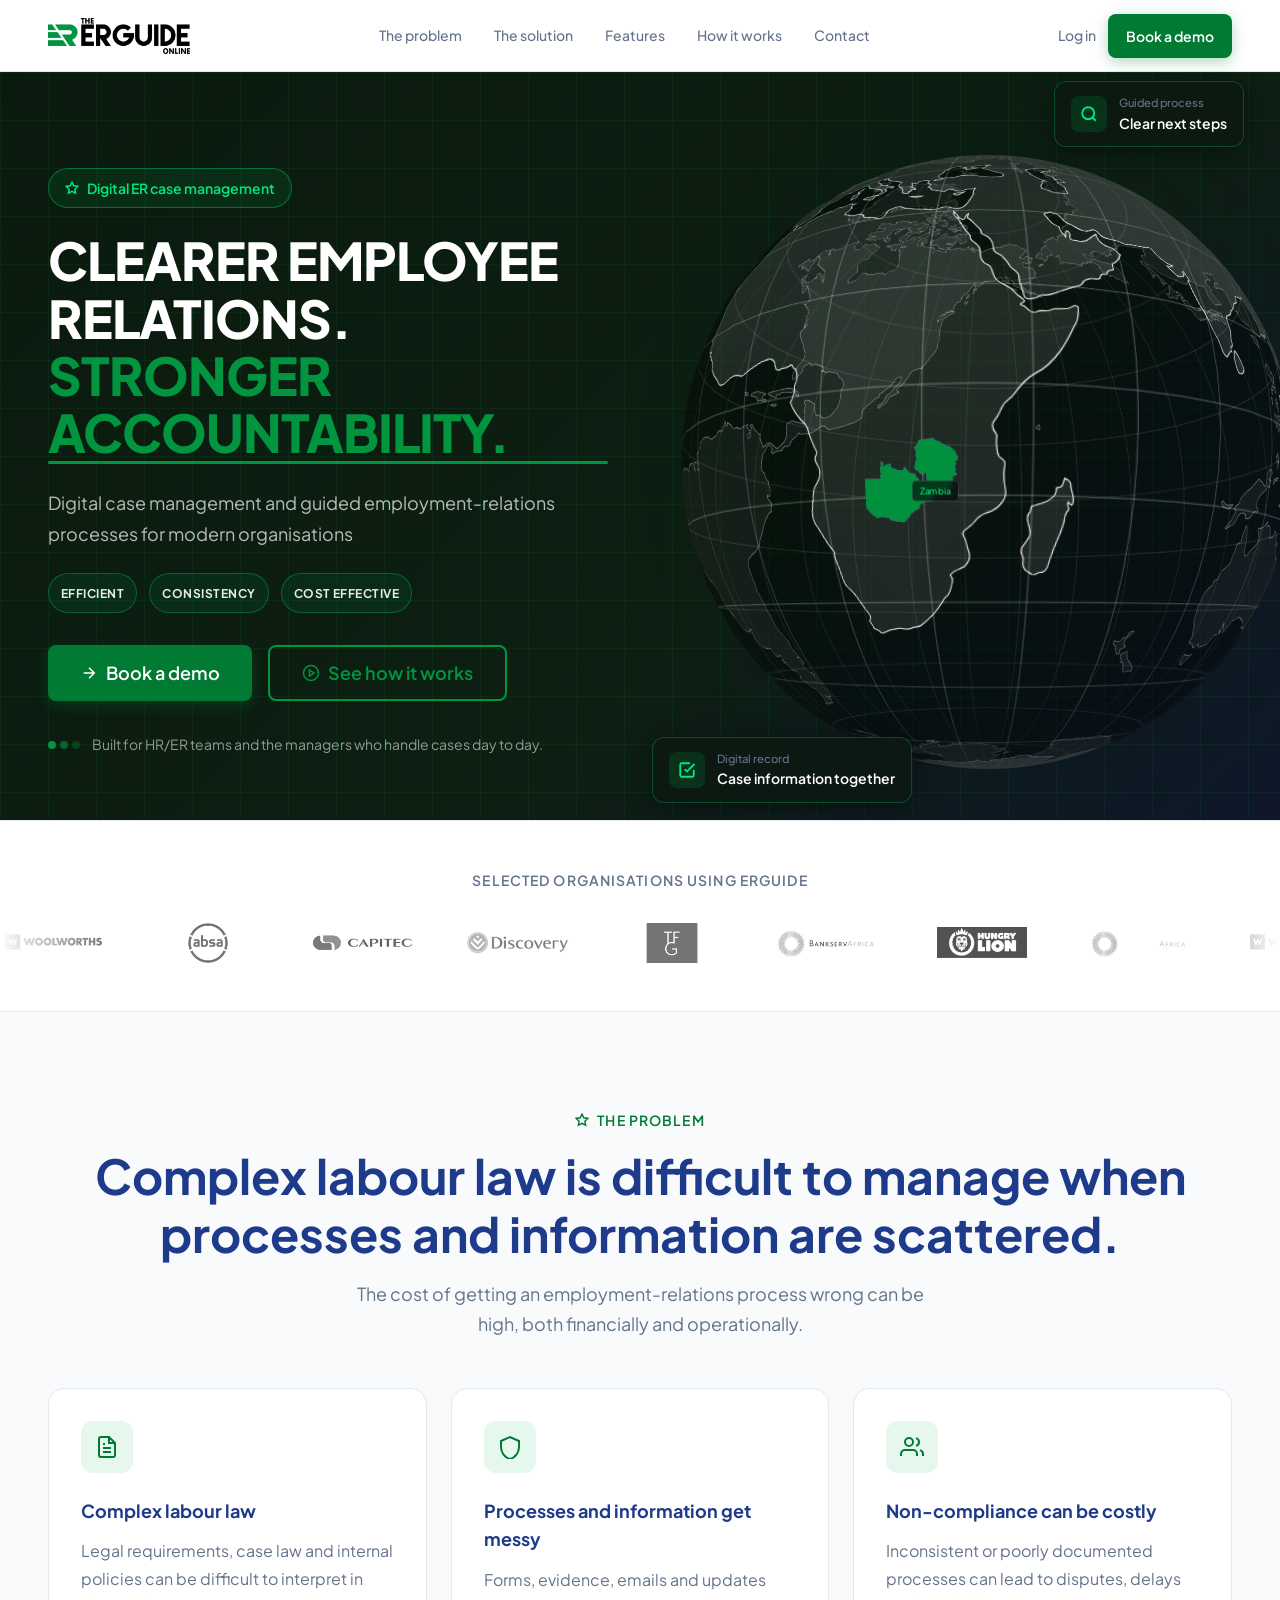
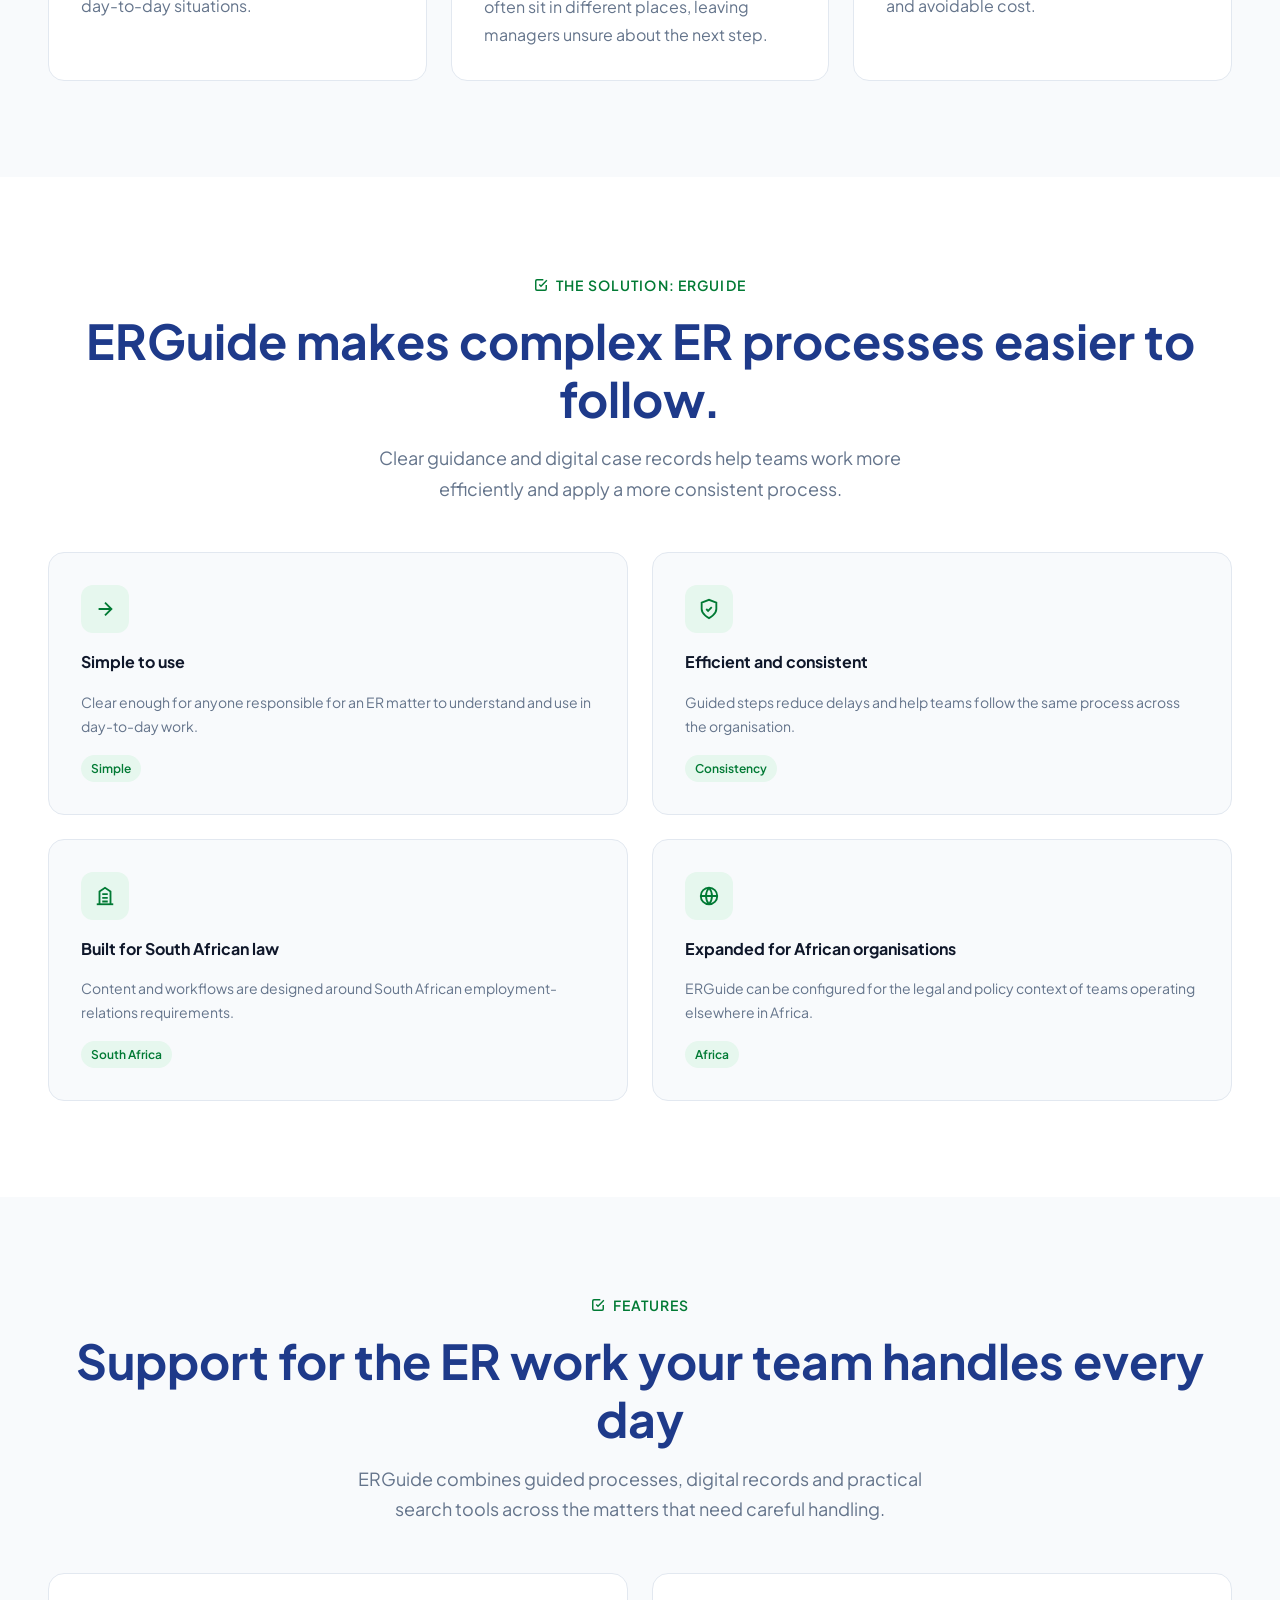
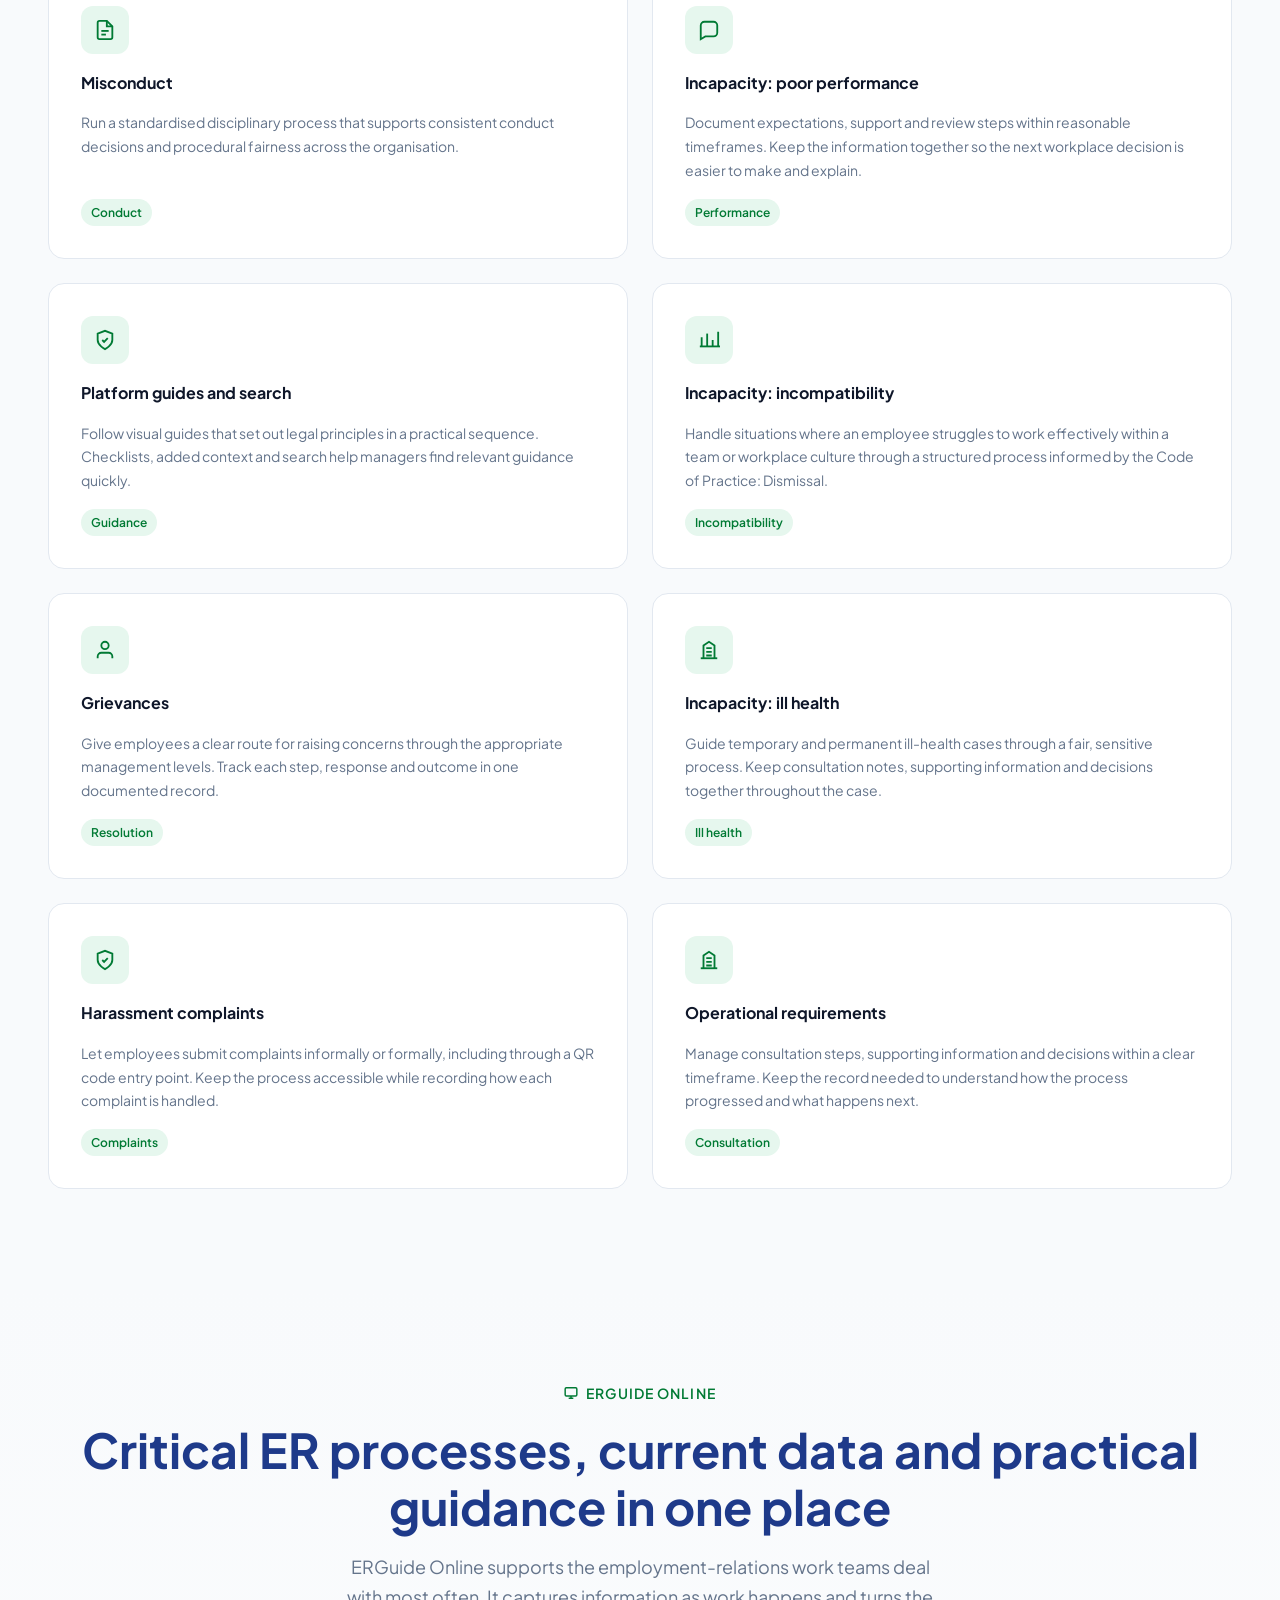
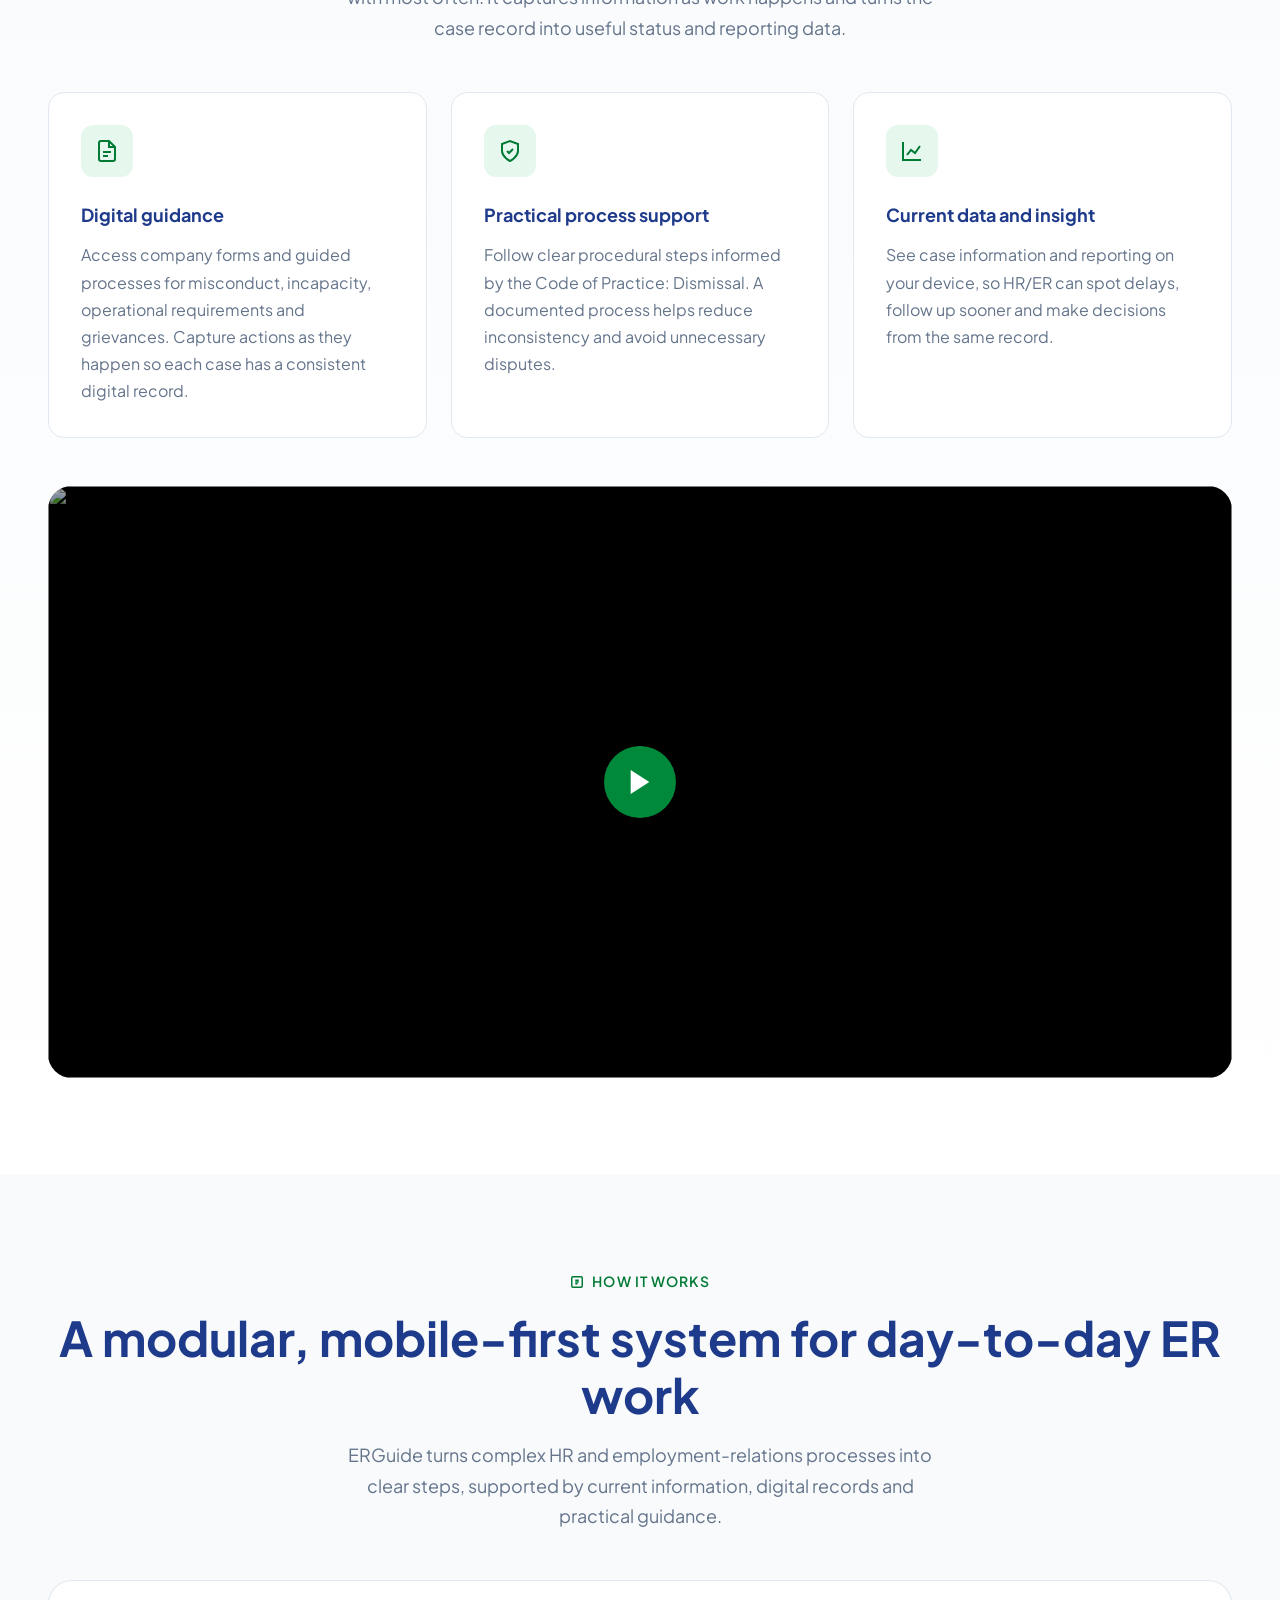
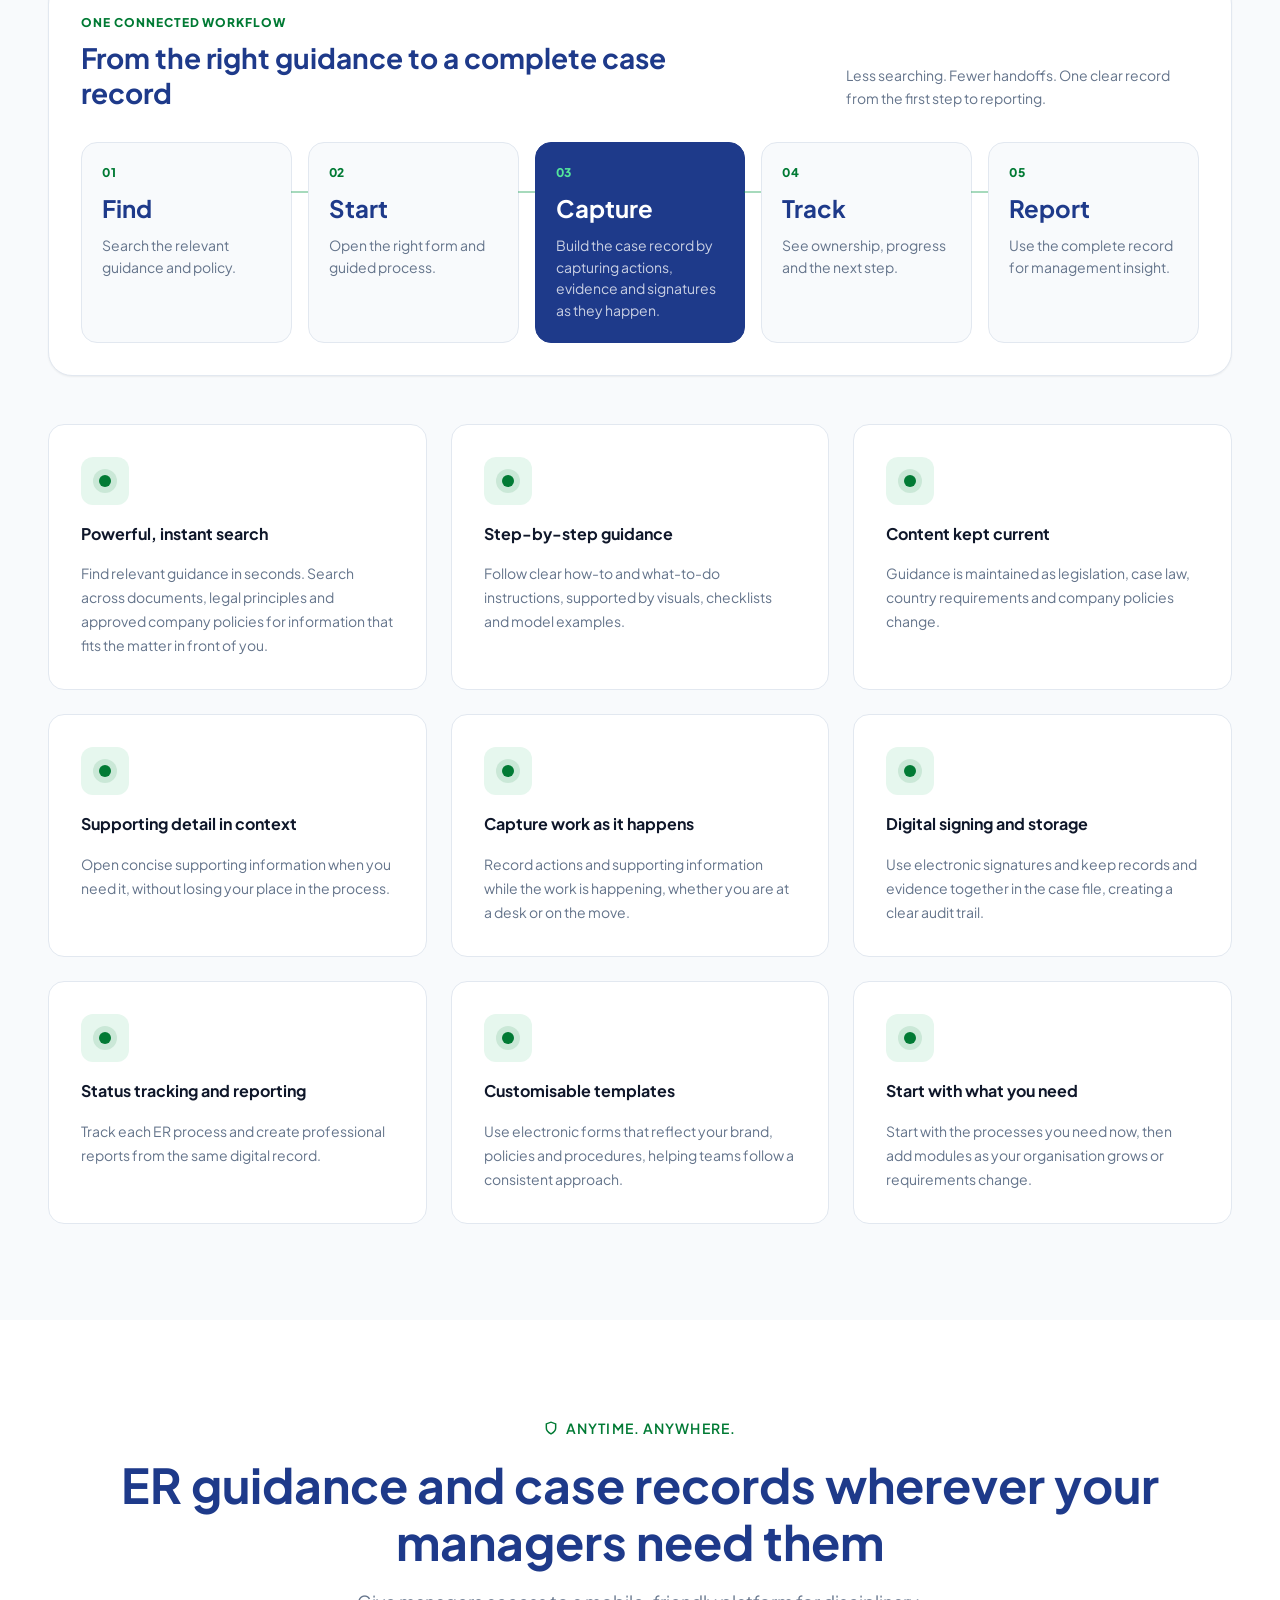
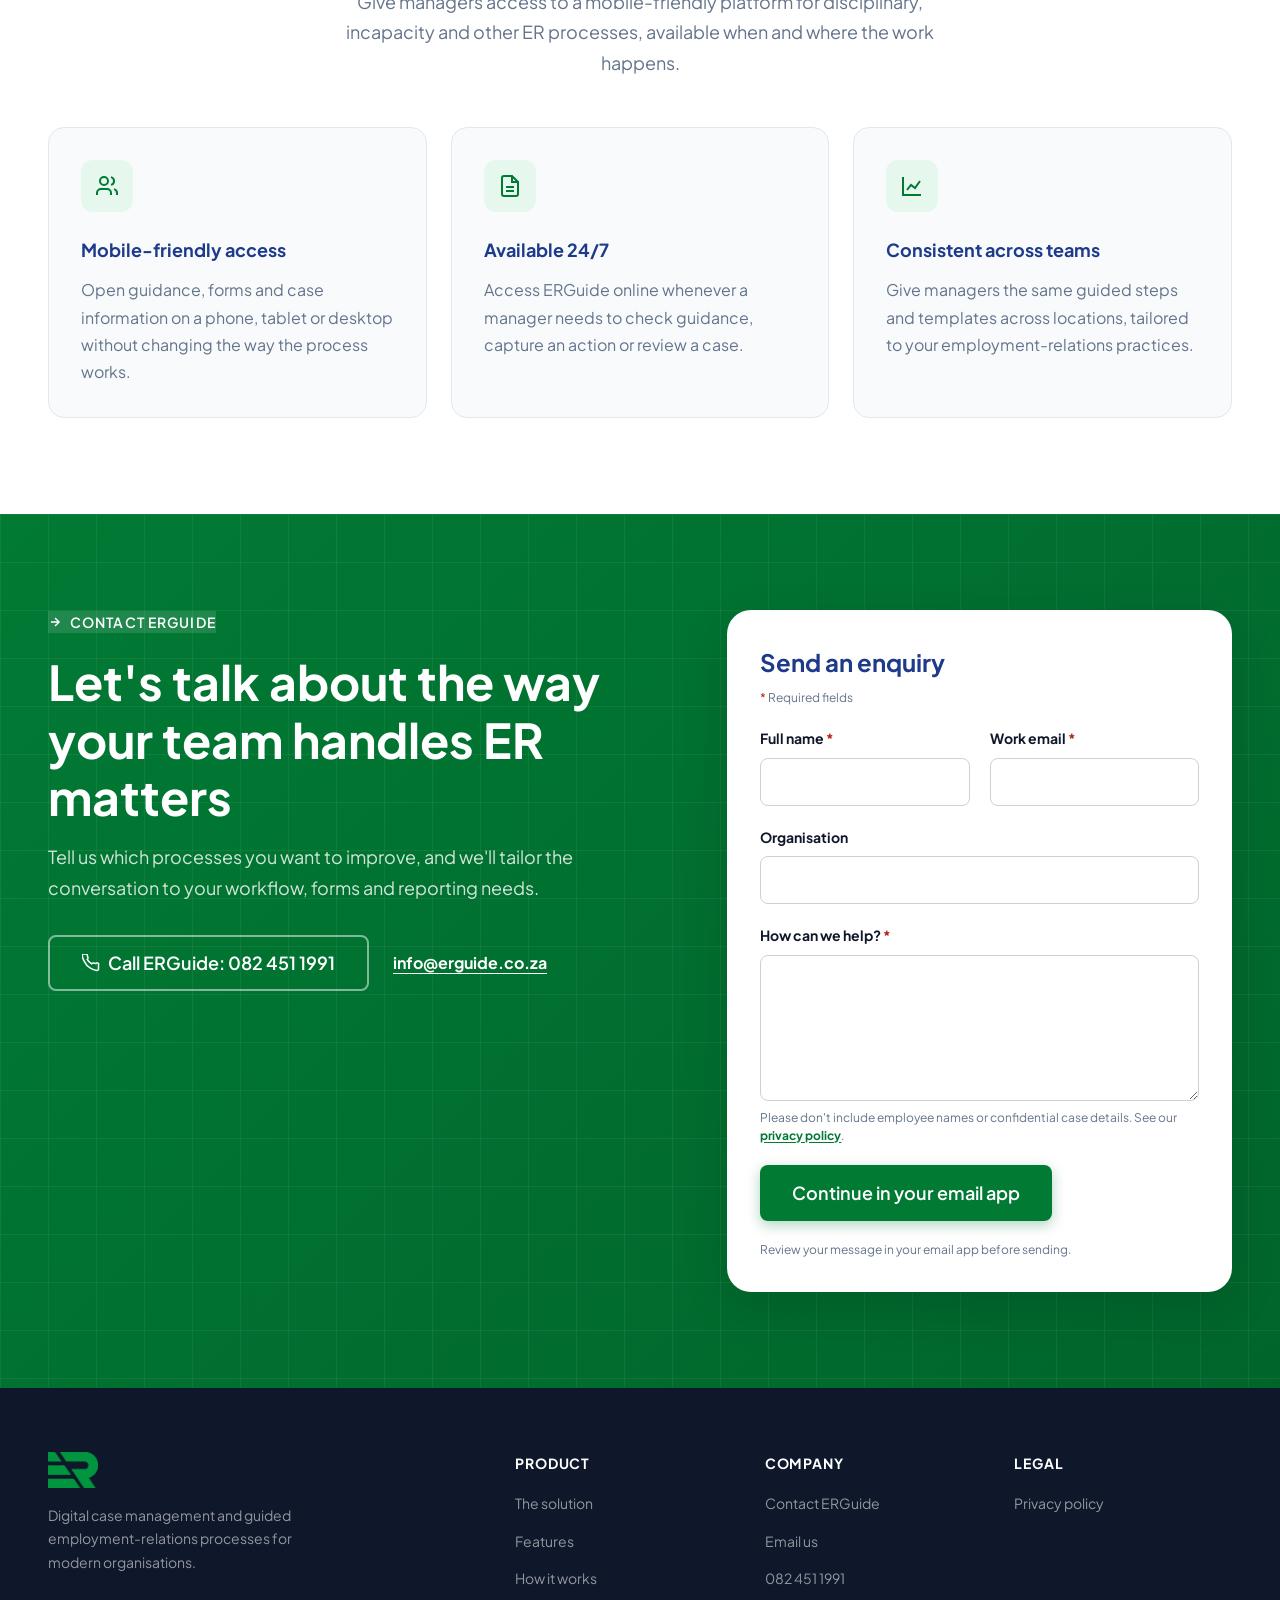
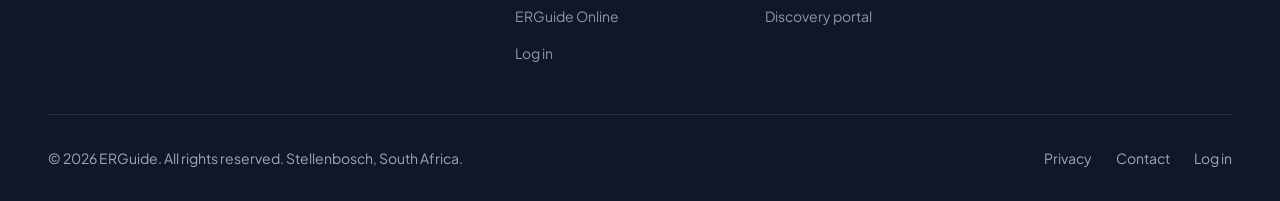
==== commit d66fe1b8: "copy update and fixes" ====
--- a/New Website/index.html
+++ b/New Website/index.html
@@ -5,8 +5,8 @@
   <meta name="viewport" content="width=device-width, initial-scale=1.0" />
 
   <!-- Primary SEO -->
-  <title>ERGuide | Guided Employment Relations Case Management</title>
-  <meta name="description" content="Guide managers through employment-relations processes, capture complete case records, track progress and report from one connected platform." />
+  <title>ERGuide | Digital Employment Relations Case Management</title>
+  <meta name="description" content="Digital case management and guided employment-relations processes for modern organisations." />
   <meta name="author" content="ERGuide" />
   <meta name="robots" content="index, follow" />
   <meta name="theme-color" content="#019540" />
@@ -18,7 +18,7 @@
   <meta property="og:site_name" content="ERGuide" />
   <meta property="og:locale" content="en_ZA" />
   <meta property="og:title" content="Clearer employee relations. Stronger accountability. | ERGuide" />
-  <meta property="og:description" content="Connect policy guidance, case workflows, evidence, status and reporting in one structured record with ERGuide." />
+  <meta property="og:description" content="Digital case management and guided employment-relations processes for modern organisations." />
   <meta property="og:image" content="https://www.erguide.digital/assets/og-image.jpg" />
   <meta property="og:image:width" content="1200" />
   <meta property="og:image:height" content="630" />
@@ -27,7 +27,7 @@
   <!-- Twitter / X Card -->
   <meta name="twitter:card" content="summary_large_image" />
   <meta name="twitter:title" content="Clearer employee relations. Stronger accountability. | ERGuide" />
-  <meta name="twitter:description" content="Connect policy guidance, case workflows, evidence, status and reporting in one structured record with ERGuide." />
+  <meta name="twitter:description" content="Digital case management and guided employment-relations processes for modern organisations." />
   <meta name="twitter:image" content="https://www.erguide.digital/assets/og-image.jpg" />
 
   <!-- Icons -->
@@ -54,7 +54,7 @@
           "@type": "ImageObject",
           "url": "https://www.erguide.digital/assets/logo-black.png"
         },
-        "description": "Guided employment-relations case management that connects guidance, workflows, evidence, status and reporting in one digital case record.",
+        "description": "Digital case management and guided employment-relations processes for modern organisations.",
         "foundingDate": "2016",
         "foundingLocation": {
           "@type": "Place",
@@ -88,7 +88,7 @@
         "applicationCategory": "BusinessApplication",
         "operatingSystem": "Web",
         "url": "https://www.erguide.digital/",
-        "description": "ERGuide is a guided employment-relations case-management platform that connects guidance, workflow steps, evidence, status and reporting in one digital case record.",
+        "description": "ERGuide is a digital case-management platform with guided employment-relations processes, search, digital records, status tracking and reporting.",
         "offers": {
           "@type": "Offer",
           "availability": "https://schema.org/OnlineOnly"
@@ -114,10 +114,10 @@
     </a>
 
     <nav class="navbar-nav" aria-label="Main navigation">
-      <a href="#why">Why ERGuide</a>
+      <a href="#why">The problem</a>
+      <a href="#solution">The solution</a>
+      <a href="#processes">Features</a>
       <a href="#features">How it works</a>
-      <a href="#processes">Processes</a>
-      <a href="#about">About</a>
       <a href="#contact">Contact</a>
     </nav>
 
@@ -135,10 +135,10 @@
 <!-- Mobile Menu -->
 <div class="mobile-menu" id="mobile-menu" aria-label="Mobile navigation" aria-hidden="true">
   <nav>
-    <a href="#why">Why ERGuide</a>
+    <a href="#why">The problem</a>
+    <a href="#solution">The solution</a>
+    <a href="#processes">Features</a>
     <a href="#features">How it works</a>
-    <a href="#processes">Processes</a>
-    <a href="#about">About</a>
     <a href="#contact">Contact</a>
   </nav>
   <div class="mobile-cta">
@@ -160,22 +160,28 @@
     <div class="hero-copy">
       <div class="hero-badge">
         <svg width="14" height="14" viewBox="0 0 24 24" fill="none" stroke="currentColor" stroke-width="2.5" aria-hidden="true"><path d="M12 2l3.09 6.26L22 9.27l-5 4.87 1.18 6.88L12 17.77l-6.18 3.25L7 14.14 2 9.27l6.91-1.01L12 2z"/></svg>
-        Guided ER case management
+        Digital ER case management
       </div>
 
       <h1 class="hero-title" id="hero-title">
-        <span class="hero-title-line1">Clearer employee relations.</span><br />
-        <span class="highlight">Stronger accountability.</span>
+        <span class="hero-title-line1">CLEARER EMPLOYEE RELATIONS.</span><br />
+        <span class="highlight">STRONGER ACCOUNTABILITY.</span>
       </h1>
 
       <p class="hero-subtitle">
-        ERGuide turns policy into guided workflows and complete case records, helping managers act consistently while HR/ER keeps visibility and control.
+        Digital case management and guided employment-relations processes for modern organisations
       </p>
+
+      <div class="hero-product-pillars" aria-label="Product benefits">
+        <span>Efficient</span>
+        <span>Consistency</span>
+        <span>Cost effective</span>
+      </div>
 
       <div class="hero-actions">
         <a href="#contact" class="btn btn-green btn-lg">
           <svg width="18" height="18" viewBox="0 0 24 24" fill="none" stroke="currentColor" stroke-width="2" aria-hidden="true"><path d="M5 12h14M12 5l7 7-7 7"/></svg>
-          Book a workflow-fit demo
+          Book a demo
         </a>
         <a href="#features" class="btn btn-outline btn-lg">
           <svg width="18" height="18" viewBox="0 0 24 24" fill="none" stroke="currentColor" stroke-width="2" aria-hidden="true"><circle cx="12" cy="12" r="10"/><polygon points="10 8 16 12 10 16 10 8"/></svg>
@@ -187,19 +193,19 @@
         <div class="hero-trust-dots" aria-hidden="true">
           <span></span><span></span><span></span>
         </div>
-        <span>Built for HR/ER teams and operational managers.</span>
+        <span>Built for HR/ER teams and the managers who handle cases day to day.</span>
       </div>
     </div>
 
     <!-- Right: Miniature Earth Globe -->
-    <div class="hero-visual">
+    <div class="hero-visual" aria-hidden="true">
       <div class="hero-floating-card card-2" aria-hidden="true">
         <div class="icon-dot">
           <svg width="18" height="18" viewBox="0 0 24 24" fill="none" stroke="currentColor" stroke-width="2.5" aria-hidden="true"><circle cx="11" cy="11" r="8"/><path d="m21 21-4.35-4.35"/></svg>
         </div>
         <div>
-          <div style="font-size:0.7rem;font-weight:500;color:var(--color-muted);">Guided workflow</div>
-          <div>A clear next step</div>
+          <div style="font-size:0.7rem;font-weight:500;color:var(--color-muted);">Guided process</div>
+          <div>Clear next steps</div>
         </div>
       </div>
 
@@ -214,8 +220,8 @@
           <svg width="18" height="18" viewBox="0 0 24 24" fill="none" stroke="currentColor" stroke-width="2.5" aria-hidden="true"><path d="M9 11l3 3L22 4"/><path d="M21 12v7a2 2 0 01-2 2H5a2 2 0 01-2-2V5a2 2 0 012-2h11"/></svg>
         </div>
         <div>
-          <div style="font-size:0.7rem;font-weight:500;color:var(--color-muted);">Case record</div>
-          <div>Evidence and status together</div>
+          <div style="font-size:0.7rem;font-weight:500;color:var(--color-muted);">Digital record</div>
+          <div>Case information together</div>
         </div>
       </div>
     </div>
@@ -266,10 +272,10 @@
     <div class="text-center reveal">
       <span class="section-label">
         <svg width="14" height="14" viewBox="0 0 24 24" fill="none" stroke="currentColor" stroke-width="2.5"><path d="M12 2l3.09 6.26L22 9.27l-5 4.87 1.18 6.88L12 17.77l-6.18 3.25L7 14.14 2 9.27l6.91-1.01L12 2z"/></svg>
-        Why ERGuide
+        The problem
       </span>
-      <h2 class="section-title" id="why-title">ER work is harder when the process and the record live in different places.</h2>
-      <p class="section-subtitle">Managers spend time looking for the right policy or form. HR/ER teams chase updates, gather evidence and rebuild the file when it is time to report.</p>
+      <h2 class="section-title" id="why-title">Complex labour law is difficult to manage when processes and information are scattered.</h2>
+      <p class="section-subtitle">The cost of getting an employment-relations process wrong can be high, both financially and operationally.</p>
     </div>
 
     <div class="why-grid">
@@ -277,24 +283,24 @@
         <div class="why-icon" aria-hidden="true">
           <svg width="24" height="24" viewBox="0 0 24 24" fill="none" stroke="currentColor" stroke-width="2"><path d="M14 2H6a2 2 0 00-2 2v16a2 2 0 002 2h12a2 2 0 002-2V8z"/><polyline points="14 2 14 8 20 8"/><line x1="16" y1="13" x2="8" y2="13"/><line x1="16" y1="17" x2="8" y2="17"/><polyline points="10 9 9 9 8 9"/></svg>
         </div>
-        <h3>Finding the right process</h3>
-        <p>Guidance, policies and forms are often stored in different places, so the first step can take longer than it should.</p>
+        <h3>Complex labour law</h3>
+        <p>Legal requirements, case law and internal policies can be difficult to interpret in day-to-day situations.</p>
       </div>
 
       <div class="why-card reveal">
         <div class="why-icon" aria-hidden="true">
           <svg width="24" height="24" viewBox="0 0 24 24" fill="none" stroke="currentColor" stroke-width="2"><path d="M3 6l9-4 9 4v6c0 5.55-3.84 10.74-9 12-5.16-1.26-9-6.45-9-12V6z"/></svg>
         </div>
-        <h3>Keeping the case together</h3>
-        <p>Documents, evidence, signatures and decisions need to stay with the case as it moves forward.</p>
+        <h3>Processes and information get messy</h3>
+        <p>Forms, evidence, emails and updates often sit in different places, leaving managers unsure about the next step.</p>
       </div>
 
       <div class="why-card reveal">
         <div class="why-icon" aria-hidden="true">
           <svg width="24" height="24" viewBox="0 0 24 24" fill="none" stroke="currentColor" stroke-width="2"><path d="M17 21v-2a4 4 0 00-4-4H5a4 4 0 00-4 4v2"/><circle cx="9" cy="7" r="4"/><path d="M23 21v-2a4 4 0 00-3-3.87"/><path d="M16 3.13a4 4 0 010 7.75"/></svg>
         </div>
-        <h3>Knowing what happens next</h3>
-        <p>Without a shared view of ownership and status, HR/ER has to follow up manually.</p>
+        <h3>Non-compliance can be costly</h3>
+        <p>Inconsistent or poorly documented processes can lead to disputes, delays and avoidable cost.</p>
       </div>
     </div>
   </div>
@@ -302,75 +308,55 @@
 
 
 <!-- =========================================
-     FEATURES
-     ========================================= -->
-<section class="features" id="features" aria-labelledby="features-title">
+     THE SOLUTION
+     ========================================= -->
+<section class="features solution" id="solution" aria-labelledby="solution-title">
   <div class="container">
     <div class="text-center reveal">
       <span class="section-label">
-        <svg width="14" height="14" viewBox="0 0 24 24" fill="none" stroke="currentColor" stroke-width="2.5"><rect x="3" y="3" width="18" height="18" rx="2"/><path d="M9 9h6M9 12h6M9 15h4"/></svg>
-        How it works
+        <svg width="14" height="14" viewBox="0 0 24 24" fill="none" stroke="currentColor" stroke-width="2.5" aria-hidden="true"><path d="M9 11l3 3L22 4"/><path d="M21 12v7a2 2 0 01-2 2H5a2 2 0 01-2-2V5a2 2 0 012-2h11"/></svg>
+        The solution: ERGuide
       </span>
-      <h2 class="section-title" id="features-title">One clear path from guidance to reporting</h2>
-      <p class="section-subtitle">ERGuide keeps the guidance, work and record connected throughout the case.</p>
-    </div>
-
-    <div class="features-grid">
-
-      <div class="feature-card reveal">
-        <div class="feature-icon" aria-hidden="true">
-          <svg width="22" height="22" viewBox="0 0 24 24" fill="none" stroke="currentColor" stroke-width="2"><circle cx="11" cy="11" r="8"/><path d="m21 21-4.35-4.35"/></svg>
-        </div>
-        <h3>Find</h3>
-        <p>Search relevant guidance, legal principles and approved company policy.</p>
-        <span class="feature-tag">Guidance</span>
-      </div>
-
-      <div class="feature-card reveal">
-        <div class="feature-icon" aria-hidden="true">
-          <svg width="22" height="22" viewBox="0 0 24 24" fill="none" stroke="currentColor" stroke-width="2"><path d="M13 2H6a2 2 0 00-2 2v16a2 2 0 002 2h12a2 2 0 002-2V9z"/><polyline points="13 2 13 9 20 9"/></svg>
-        </div>
-        <h3>Start</h3>
-        <p>Open the right form and guided process for the case.</p>
-        <span class="feature-tag">Workflow</span>
-      </div>
-
-      <div class="feature-card reveal">
-        <div class="feature-icon" aria-hidden="true">
-          <svg width="22" height="22" viewBox="0 0 24 24" fill="none" stroke="currentColor" stroke-width="2"><polygon points="23 7 16 12 23 17 23 7"/><rect x="1" y="5" width="15" height="14" rx="2" ry="2"/></svg>
-        </div>
-        <h3>Capture</h3>
-        <p>Add actions, documents, evidence and signatures as the work happens.</p>
-        <span class="feature-tag">Evidence</span>
-      </div>
-
-      <div class="feature-card reveal">
-        <div class="feature-icon" aria-hidden="true">
-          <svg width="22" height="22" viewBox="0 0 24 24" fill="none" stroke="currentColor" stroke-width="2"><path d="M16 21v-2a4 4 0 00-4-4H6a4 4 0 00-4 4v2"/><circle cx="9" cy="7" r="4"/><path d="M22 21v-2a4 4 0 00-3-3.87M16 3.13a4 4 0 010 7.75"/></svg>
-        </div>
-        <h3>Track</h3>
-        <p>See who owns the case, what has been completed and what needs attention next.</p>
-        <span class="feature-tag">Ownership</span>
-      </div>
-
-      <div class="feature-card reveal">
-        <div class="feature-icon" aria-hidden="true">
-          <svg width="22" height="22" viewBox="0 0 24 24" fill="none" stroke="currentColor" stroke-width="2"><path d="M3 6l9-4 9 4v6c0 5.55-3.84 10.74-9 12-5.16-1.26-9-6.45-9-12V6z"/></svg>
-        </div>
-        <h3>Report</h3>
-        <p>Use the same record for case documents, updates and management reporting.</p>
-        <span class="feature-tag">Reporting</span>
-      </div>
-
-      <div class="feature-card reveal">
-        <div class="feature-icon" aria-hidden="true">
-          <svg width="22" height="22" viewBox="0 0 24 24" fill="none" stroke="currentColor" stroke-width="2"><rect x="2" y="3" width="20" height="14" rx="2"/><line x1="8" y1="21" x2="16" y2="21"/><line x1="12" y1="17" x2="12" y2="21"/></svg>
-        </div>
-        <h3>Keep one complete record</h3>
-        <p>Keep the full history together, including actions, evidence, status changes and outcomes.</p>
-        <span class="feature-tag">Accountability</span>
-      </div>
-
+      <h2 class="section-title" id="solution-title">ERGuide makes complex ER processes easier to follow.</h2>
+      <p class="section-subtitle">Clear guidance and digital case records help teams work more efficiently and apply a more consistent process.</p>
+    </div>
+
+    <div class="features-grid solution-grid">
+      <div class="feature-card reveal">
+        <div class="feature-icon" aria-hidden="true">
+          <svg width="22" height="22" viewBox="0 0 24 24" fill="none" stroke="currentColor" stroke-width="2"><path d="M5 12h14M12 5l7 7-7 7"/></svg>
+        </div>
+        <h3>Simple to use</h3>
+        <p>Clear enough for anyone responsible for an ER matter to understand and use in day-to-day work.</p>
+        <span class="feature-tag">Simple</span>
+      </div>
+
+      <div class="feature-card reveal">
+        <div class="feature-icon" aria-hidden="true">
+          <svg width="22" height="22" viewBox="0 0 24 24" fill="none" stroke="currentColor" stroke-width="2"><path d="M12 22s8-4 8-10V5l-8-3-8 3v7c0 6 8 10 8 10z"/><path d="M9 12l2 2 4-4"/></svg>
+        </div>
+        <h3>Efficient and consistent</h3>
+        <p>Guided steps reduce delays and help teams follow the same process across the organisation.</p>
+        <span class="feature-tag">Consistency</span>
+      </div>
+
+      <div class="feature-card reveal">
+        <div class="feature-icon" aria-hidden="true">
+          <svg width="22" height="22" viewBox="0 0 24 24" fill="none" stroke="currentColor" stroke-width="2"><path d="M3 21h18"/><path d="M6 21V7l6-4 6 4v14"/><path d="M9 10h6M9 14h6M9 18h6"/></svg>
+        </div>
+        <h3>Built for South African law</h3>
+        <p>Content and workflows are designed around South African employment-relations requirements.</p>
+        <span class="feature-tag">South Africa</span>
+      </div>
+
+      <div class="feature-card reveal">
+        <div class="feature-icon" aria-hidden="true">
+          <svg width="22" height="22" viewBox="0 0 24 24" fill="none" stroke="currentColor" stroke-width="2"><circle cx="12" cy="12" r="9"/><path d="M3 12h18M12 3a14 14 0 010 18M12 3a14 14 0 000 18"/></svg>
+        </div>
+        <h3>Expanded for African organisations</h3>
+        <p>ERGuide can be configured for the legal and policy context of teams operating elsewhere in Africa.</p>
+        <span class="feature-tag">Africa</span>
+      </div>
     </div>
   </div>
 </section>
@@ -384,19 +370,19 @@
     <div class="text-center reveal">
       <span class="section-label">
         <svg width="14" height="14" viewBox="0 0 24 24" fill="none" stroke="currentColor" stroke-width="2.5" aria-hidden="true"><path d="M9 11l3 3L22 4"/><path d="M21 12v7a2 2 0 01-2 2H5a2 2 0 01-2-2V5a2 2 0 012-2h11"/></svg>
-        Process coverage
+        Features
       </span>
-      <h2 class="section-title" id="processes-title">Start with the ER processes your organisation needs most</h2>
-      <p class="section-subtitle">Use a guided pathway for each case and add modules when your team is ready.</p>
-    </div>
-
-    <div class="features-grid">
+      <h2 class="section-title" id="processes-title">Support for the ER work your team handles every day</h2>
+      <p class="section-subtitle">ERGuide combines guided processes, digital records and practical search tools across the matters that need careful handling.</p>
+    </div>
+
+    <div class="features-grid process-grid">
       <div class="feature-card reveal">
         <div class="feature-icon" aria-hidden="true">
           <svg width="22" height="22" viewBox="0 0 24 24" fill="none" stroke="currentColor" stroke-width="2"><path d="M14 2H6a2 2 0 00-2 2v16a2 2 0 002 2h12a2 2 0 002-2V8z"/><polyline points="14 2 14 8 20 8"/><line x1="8" y1="13" x2="16" y2="13"/><line x1="8" y1="17" x2="13" y2="17"/></svg>
         </div>
         <h3>Misconduct</h3>
-        <p>Record allegations, evidence, meetings and outcomes in one case record.</p>
+        <p>Run a standardised disciplinary process that supports consistent conduct decisions and procedural fairness across the organisation.</p>
         <span class="feature-tag">Conduct</span>
       </div>
 
@@ -404,44 +390,62 @@
         <div class="feature-icon" aria-hidden="true">
           <svg width="22" height="22" viewBox="0 0 24 24" fill="none" stroke="currentColor" stroke-width="2"><path d="M21 15a4 4 0 01-4 4H8l-5 3V7a4 4 0 014-4h10a4 4 0 014 4z"/></svg>
         </div>
+        <h3>Incapacity: poor performance</h3>
+        <p>Document expectations, support and review steps within reasonable timeframes. Keep the information together so the next workplace decision is easier to make and explain.</p>
+        <span class="feature-tag">Performance</span>
+      </div>
+
+      <div class="feature-card reveal">
+        <div class="feature-icon" aria-hidden="true">
+          <svg width="22" height="22" viewBox="0 0 24 24" fill="none" stroke="currentColor" stroke-width="2"><path d="M12 22s8-4 8-10V5l-8-3-8 3v7c0 6 8 10 8 10z"/><path d="M9 12l2 2 4-4"/></svg>
+        </div>
+        <h3>Platform guides and search</h3>
+        <p>Follow visual guides that set out legal principles in a practical sequence. Checklists, added context and search help managers find relevant guidance quickly.</p>
+        <span class="feature-tag">Guidance</span>
+      </div>
+
+      <div class="feature-card reveal">
+        <div class="feature-icon" aria-hidden="true">
+          <svg width="22" height="22" viewBox="0 0 24 24" fill="none" stroke="currentColor" stroke-width="2"><path d="M4 19V9"/><path d="M10 19V5"/><path d="M16 19v-7"/><path d="M22 19V3"/><path d="M2 19h22"/></svg>
+        </div>
+        <h3>Incapacity: incompatibility</h3>
+        <p>Handle situations where an employee struggles to work effectively within a team or workplace culture through a structured process informed by the Code of Practice: Dismissal.</p>
+        <span class="feature-tag">Incompatibility</span>
+      </div>
+
+      <div class="feature-card reveal">
+        <div class="feature-icon" aria-hidden="true">
+          <svg width="22" height="22" viewBox="0 0 24 24" fill="none" stroke="currentColor" stroke-width="2"><path d="M20 21v-2a4 4 0 00-4-4H8a4 4 0 00-4 4v2"/><circle cx="12" cy="7" r="4"/></svg>
+        </div>
         <h3>Grievances</h3>
-        <p>Give concerns a clear route from submission and review to engagement, outcome and closure.</p>
+        <p>Give employees a clear route for raising concerns through the appropriate management levels. Track each step, response and outcome in one documented record.</p>
         <span class="feature-tag">Resolution</span>
       </div>
 
       <div class="feature-card reveal">
         <div class="feature-icon" aria-hidden="true">
+          <svg width="22" height="22" viewBox="0 0 24 24" fill="none" stroke="currentColor" stroke-width="2"><path d="M3 21h18"/><path d="M6 21V7l6-4 6 4v14"/><path d="M9 10h6M9 14h6M9 18h6"/></svg>
+        </div>
+        <h3>Incapacity: ill health</h3>
+        <p>Guide temporary and permanent ill-health cases through a fair, sensitive process. Keep consultation notes, supporting information and decisions together throughout the case.</p>
+        <span class="feature-tag">Ill health</span>
+      </div>
+
+      <div class="feature-card reveal">
+        <div class="feature-icon" aria-hidden="true">
           <svg width="22" height="22" viewBox="0 0 24 24" fill="none" stroke="currentColor" stroke-width="2"><path d="M12 22s8-4 8-10V5l-8-3-8 3v7c0 6 8 10 8 10z"/><path d="M9 12l2 2 4-4"/></svg>
         </div>
         <h3>Harassment complaints</h3>
-        <p>Support formal or informal reporting and keep each action recorded with the case.</p>
+        <p>Let employees submit complaints informally or formally, including through a QR code entry point. Keep the process accessible while recording how each complaint is handled.</p>
         <span class="feature-tag">Complaints</span>
       </div>
 
       <div class="feature-card reveal">
         <div class="feature-icon" aria-hidden="true">
-          <svg width="22" height="22" viewBox="0 0 24 24" fill="none" stroke="currentColor" stroke-width="2"><path d="M4 19V9"/><path d="M10 19V5"/><path d="M16 19v-7"/><path d="M22 19V3"/><path d="M2 19h22"/></svg>
-        </div>
-        <h3>Poor performance</h3>
-        <p>Document expectations, support, reviews and next steps in a clear sequence.</p>
-        <span class="feature-tag">Performance</span>
-      </div>
-
-      <div class="feature-card reveal">
-        <div class="feature-icon" aria-hidden="true">
-          <svg width="22" height="22" viewBox="0 0 24 24" fill="none" stroke="currentColor" stroke-width="2"><path d="M20 21v-2a4 4 0 00-4-4H8a4 4 0 00-4 4v2"/><circle cx="12" cy="7" r="4"/></svg>
-        </div>
-        <h3>Ill health and incompatibility</h3>
-        <p>Keep consultation, supporting information and decisions together throughout the case.</p>
-        <span class="feature-tag">Incapacity</span>
-      </div>
-
-      <div class="feature-card reveal">
-        <div class="feature-icon" aria-hidden="true">
           <svg width="22" height="22" viewBox="0 0 24 24" fill="none" stroke="currentColor" stroke-width="2"><path d="M3 21h18"/><path d="M6 21V7l6-4 6 4v14"/><path d="M9 10h6M9 14h6M9 18h6"/></svg>
         </div>
         <h3>Operational requirements</h3>
-        <p>Guide consultation steps and retain the records needed to understand how the case progressed.</p>
+        <p>Manage consultation steps, supporting information and decisions within a clear timeframe. Keep the record needed to understand how the process progressed and what happens next.</p>
         <span class="feature-tag">Consultation</span>
       </div>
     </div>
@@ -450,17 +454,43 @@
 
 
 <!-- =========================================
-     SCREENSHOTS SHOWCASE
+     ERGUIDE ONLINE
      ========================================= -->
 <section class="showcase" id="showcase" aria-labelledby="showcase-title">
   <div class="container">
     <div class="text-center reveal">
       <span class="section-label">
-        <svg width="14" height="14" viewBox="0 0 24 24" fill="none" stroke="currentColor" stroke-width="2.5"><rect x="2" y="3" width="20" height="14" rx="2"/><line x1="8" y1="21" x2="16" y2="21"/><line x1="12" y1="17" x2="12" y2="21"/></svg>
-        The platform
+        <svg width="14" height="14" viewBox="0 0 24 24" fill="none" stroke="currentColor" stroke-width="2.5" aria-hidden="true"><rect x="2" y="3" width="20" height="14" rx="2"/><line x1="8" y1="21" x2="16" y2="21"/><line x1="12" y1="17" x2="12" y2="21"/></svg>
+        ERGuide Online
       </span>
-      <h2 class="section-title" id="showcase-title">See how ERGuide works in practice</h2>
-      <p class="section-subtitle">Follow the path from finding guidance to capturing evidence, completing the process and reporting from the case record.</p>
+      <h2 class="section-title" id="showcase-title">Critical ER processes, current data and practical guidance in one place</h2>
+      <p class="section-subtitle">ERGuide Online supports the employment-relations work teams deal with most often. It captures information as work happens and turns the case record into useful status and reporting data.</p>
+    </div>
+
+    <div class="online-grid">
+      <div class="why-card reveal">
+        <div class="why-icon" aria-hidden="true">
+          <svg width="24" height="24" viewBox="0 0 24 24" fill="none" stroke="currentColor" stroke-width="2"><path d="M14 2H6a2 2 0 00-2 2v16a2 2 0 002 2h12a2 2 0 002-2V8z"/><polyline points="14 2 14 8 20 8"/><line x1="8" y1="13" x2="16" y2="13"/><line x1="8" y1="17" x2="13" y2="17"/></svg>
+        </div>
+        <h3>Digital guidance</h3>
+        <p>Access company forms and guided processes for misconduct, incapacity, operational requirements and grievances. Capture actions as they happen so each case has a consistent digital record.</p>
+      </div>
+
+      <div class="why-card reveal">
+        <div class="why-icon" aria-hidden="true">
+          <svg width="24" height="24" viewBox="0 0 24 24" fill="none" stroke="currentColor" stroke-width="2"><path d="M12 22s8-4 8-10V5l-8-3-8 3v7c0 6 8 10 8 10z"/><path d="M9 12l2 2 4-4"/></svg>
+        </div>
+        <h3>Practical process support</h3>
+        <p>Follow clear procedural steps informed by the Code of Practice: Dismissal. A documented process helps reduce inconsistency and avoid unnecessary disputes.</p>
+      </div>
+
+      <div class="why-card reveal">
+        <div class="why-icon" aria-hidden="true">
+          <svg width="24" height="24" viewBox="0 0 24 24" fill="none" stroke="currentColor" stroke-width="2"><path d="M3 3v18h18"/><path d="M7 16l4-5 4 3 5-7"/></svg>
+        </div>
+        <h3>Current data and insight</h3>
+        <p>See case information and reporting on your device, so HR/ER can spot delays, follow up sooner and make decisions from the same record.</p>
+      </div>
     </div>
 
     <div class="showcase-video">
@@ -470,7 +500,7 @@
           <!-- TODO: add a WebVTT captions file for accessibility: <track kind="captions" src="assets/promo-captions.vtt" srclang="en" label="English" default /> -->
           Your browser does not support the video tag.
         </video>
-        <img id="videoThumbnail" src="assets/Gemini_Generated_Image_h68lwjh68lwjh68l.png" alt="" aria-hidden="true" style="position:absolute;inset:0;width:100%;height:100%;object-fit:cover;pointer-events:none;" />
+        <img id="videoThumbnail" src="assets/Gemini_Generated_Image_h68lwjh68lwjh68l.png" alt="" aria-hidden="true" loading="lazy" decoding="async" style="position:absolute;inset:0;width:100%;height:100%;object-fit:cover;pointer-events:none;" />
         <button class="video-play-btn" id="videoPlayBtn" aria-label="Play the ERGuide product overview">
           <svg width="28" height="28" viewBox="0 0 24 24" fill="white" aria-hidden="true"><polygon points="5 3 19 12 5 21 5 3"/></svg>
         </button>
@@ -549,36 +579,110 @@
 
 
 <!-- =========================================
-     VALUE BY ROLE
-     ========================================= -->
-<section class="stats role-value" id="roles" aria-labelledby="roles-title">
+     HOW IT WORKS
+     ========================================= -->
+<section class="features how-it-works" id="features" aria-labelledby="features-title">
   <div class="container">
-    <div class="text-center reveal stats-intro">
-      <span class="section-label">For your team</span>
-      <h2 class="section-title" id="roles-title">One case record, useful to everyone involved</h2>
-      <p class="section-subtitle">Each role gets the information and control it needs, subject to the access set for that role.</p>
-    </div>
-
-    <div class="stats-grid">
-      <div class="stat-item reveal">
-        <div class="stat-number stat-step">01</div>
-        <div class="stat-label">Executive team</div>
-        <p class="stat-description">See case volumes, progress and recurring patterns without chasing individual files.</p>
-      </div>
-      <div class="stat-item reveal">
-        <div class="stat-number stat-step">02</div>
-        <div class="stat-label">HR/ER</div>
-        <p class="stat-description">Guide the process, keep the evidence together and report from a structured record.</p>
-      </div>
-      <div class="stat-item reveal">
-        <div class="stat-number stat-step">03</div>
-        <div class="stat-label">Line managers</div>
-        <p class="stat-description">Find the right guidance and follow a clear process when an issue arises.</p>
-      </div>
-      <div class="stat-item reveal">
-        <div class="stat-number stat-step">04</div>
-        <div class="stat-label">Employees</div>
-        <p class="stat-description">Use accessible reporting channels and see relevant progress where access allows.</p>
+    <div class="text-center reveal">
+      <span class="section-label">
+        <svg width="14" height="14" viewBox="0 0 24 24" fill="none" stroke="currentColor" stroke-width="2.5" aria-hidden="true"><rect x="3" y="3" width="18" height="18" rx="2"/><path d="M9 9h6M9 12h6M9 15h4"/></svg>
+        How it works
+      </span>
+      <h2 class="section-title" id="features-title">A modular, mobile-first system for day-to-day ER work</h2>
+      <p class="section-subtitle">ERGuide turns complex HR and employment-relations processes into clear steps, supported by current information, digital records and practical guidance.</p>
+    </div>
+
+    <div class="workflow-journey reveal" aria-labelledby="workflow-journey-title">
+      <div class="workflow-journey-header">
+        <div>
+          <span class="workflow-eyebrow">One connected workflow</span>
+          <h3 id="workflow-journey-title">From the right guidance to a complete case record</h3>
+        </div>
+        <p>Less searching. Fewer handoffs. One clear record from the first step to reporting.</p>
+      </div>
+
+      <ol class="workflow-rail">
+        <li class="workflow-stage">
+          <span class="workflow-number">01</span>
+          <strong>Find</strong>
+          <p>Search the relevant guidance and policy.</p>
+        </li>
+        <li class="workflow-stage">
+          <span class="workflow-number">02</span>
+          <strong>Start</strong>
+          <p>Open the right form and guided process.</p>
+        </li>
+        <li class="workflow-stage workflow-stage-highlight">
+          <span class="workflow-number">03</span>
+          <strong>Capture</strong>
+          <p>Build the case record by capturing actions, evidence and signatures as they happen.</p>
+        </li>
+        <li class="workflow-stage">
+          <span class="workflow-number">04</span>
+          <strong>Track</strong>
+          <p>See ownership, progress and the next step.</p>
+        </li>
+        <li class="workflow-stage">
+          <span class="workflow-number">05</span>
+          <strong>Report</strong>
+          <p>Use the complete record for management insight.</p>
+        </li>
+      </ol>
+    </div>
+
+    <div class="features-grid how-grid">
+      <div class="feature-card reveal">
+        <div class="feature-step" aria-hidden="true"></div>
+        <h3>Powerful, instant search</h3>
+        <p>Find relevant guidance in seconds. Search across documents, legal principles and approved company policies for information that fits the matter in front of you.</p>
+      </div>
+
+      <div class="feature-card reveal">
+        <div class="feature-step" aria-hidden="true"></div>
+        <h3>Step-by-step guidance</h3>
+        <p>Follow clear how-to and what-to-do instructions, supported by visuals, checklists and model examples.</p>
+      </div>
+
+      <div class="feature-card reveal">
+        <div class="feature-step" aria-hidden="true"></div>
+        <h3>Content kept current</h3>
+        <p>Guidance is maintained as legislation, case law, country requirements and company policies change.</p>
+      </div>
+
+      <div class="feature-card reveal">
+        <div class="feature-step" aria-hidden="true"></div>
+        <h3>Supporting detail in context</h3>
+        <p>Open concise supporting information when you need it, without losing your place in the process.</p>
+      </div>
+
+      <div class="feature-card reveal">
+        <div class="feature-step" aria-hidden="true"></div>
+        <h3>Capture work as it happens</h3>
+        <p>Record actions and supporting information while the work is happening, whether you are at a desk or on the move.</p>
+      </div>
+
+      <div class="feature-card reveal">
+        <div class="feature-step" aria-hidden="true"></div>
+        <h3>Digital signing and storage</h3>
+        <p>Use electronic signatures and keep records and evidence together in the case file, creating a clear audit trail.</p>
+      </div>
+
+      <div class="feature-card reveal">
+        <div class="feature-step" aria-hidden="true"></div>
+        <h3>Status tracking and reporting</h3>
+        <p>Track each ER process and create professional reports from the same digital record.</p>
+      </div>
+
+      <div class="feature-card reveal">
+        <div class="feature-step" aria-hidden="true"></div>
+        <h3>Customisable templates</h3>
+        <p>Use electronic forms that reflect your brand, policies and procedures, helping teams follow a consistent approach.</p>
+      </div>
+
+      <div class="feature-card reveal">
+        <div class="feature-step" aria-hidden="true"></div>
+        <h3>Start with what you need</h3>
+        <p>Start with the processes you need now, then add modules as your organisation grows or requirements change.</p>
       </div>
     </div>
   </div>
@@ -586,17 +690,17 @@
 
 
 <!-- =========================================
-     GOVERNANCE AND INSIGHT
-     ========================================= -->
-<section class="why governance" id="governance" aria-labelledby="governance-title">
+     ANYTIME, ANYWHERE
+     ========================================= -->
+<section class="why governance anytime" id="anywhere" aria-labelledby="anywhere-title">
   <div class="container">
     <div class="text-center reveal">
       <span class="section-label">
         <svg width="14" height="14" viewBox="0 0 24 24" fill="none" stroke="currentColor" stroke-width="2.5" aria-hidden="true"><path d="M12 22s8-4 8-10V5l-8-3-8 3v7c0 6 8 10 8 10z"/></svg>
-        Governance and insight
+        Anytime. Anywhere.
       </span>
-      <h2 class="section-title" id="governance-title">Create the record while the work is happening</h2>
-      <p class="section-subtitle">Each action adds to the case history, so HR/ER does not have to rebuild it later.</p>
+      <h2 class="section-title" id="anywhere-title">ER guidance and case records wherever your managers need them</h2>
+      <p class="section-subtitle">Give managers access to a mobile-friendly platform for disciplinary, incapacity and other ER processes, available when and where the work happens.</p>
     </div>
 
     <div class="why-grid">
@@ -604,24 +708,24 @@
         <div class="why-icon" aria-hidden="true">
           <svg width="24" height="24" viewBox="0 0 24 24" fill="none" stroke="currentColor" stroke-width="2"><path d="M16 21v-2a4 4 0 00-4-4H6a4 4 0 00-4 4v2"/><circle cx="9" cy="7" r="4"/><path d="M22 21v-2a4 4 0 00-3-3.87M16 3.13a4 4 0 010 7.75"/></svg>
         </div>
-        <h3>Access by role</h3>
-        <p>Give each participant the access they need for their part of the case.</p>
+        <h3>Mobile-friendly access</h3>
+        <p>Open guidance, forms and case information on a phone, tablet or desktop without changing the way the process works.</p>
       </div>
 
       <div class="why-card reveal">
         <div class="why-icon" aria-hidden="true">
           <svg width="24" height="24" viewBox="0 0 24 24" fill="none" stroke="currentColor" stroke-width="2"><path d="M14 2H6a2 2 0 00-2 2v16a2 2 0 002 2h12a2 2 0 002-2V8z"/><polyline points="14 2 14 8 20 8"/><line x1="8" y1="13" x2="16" y2="13"/><line x1="8" y1="17" x2="16" y2="17"/></svg>
         </div>
-        <h3>A traceable case history</h3>
-        <p>Keep actions, documents, evidence, signatures, status changes and outcomes together.</p>
+        <h3>Available 24/7</h3>
+        <p>Access ERGuide online whenever a manager needs to check guidance, capture an action or review a case.</p>
       </div>
 
       <div class="why-card reveal">
         <div class="why-icon" aria-hidden="true">
           <svg width="24" height="24" viewBox="0 0 24 24" fill="none" stroke="currentColor" stroke-width="2"><path d="M3 3v18h18"/><path d="M7 16l4-5 4 3 5-7"/></svg>
         </div>
-        <h3>Reporting from the record</h3>
-        <p>Review case volumes, status, ageing and recurring themes from information captured during the process.</p>
+        <h3>Consistent across teams</h3>
+        <p>Give managers the same guided steps and templates across locations, tailored to your employment-relations practices.</p>
       </div>
     </div>
   </div>
@@ -629,74 +733,52 @@
 
 
 <!-- =========================================
-     ABOUT
-     ========================================= -->
-<section class="about" id="about" aria-labelledby="about-title">
-  <div class="container">
-    <div class="about-inner">
-
-      <div class="about-content reveal">
-        <div>
-          <span class="section-label">
-            <svg width="14" height="14" viewBox="0 0 24 24" fill="none" stroke="currentColor" stroke-width="2.5"><circle cx="12" cy="12" r="10"/><line x1="12" y1="8" x2="12" y2="12"/><line x1="12" y1="16" x2="12.01" y2="16"/></svg>
-            Built for your organisation
-          </span>
-          <h2 class="section-title" id="about-title">Configure ERGuide around the way your team handles ER matters</h2>
-        </div>
-
-        <p>Set up ERGuide around approved policies, forms, roles and priority processes. Start with the cases your team handles most often, then add more modules as needed.</p>
-
-        <p>ERGuide was founded in Stellenbosch in 2016. It brings practical employment-relations guidance, case workflows and reporting into one platform.</p>
-
-        <div class="about-badge">
-          <svg width="18" height="18" viewBox="0 0 24 24" fill="none" stroke="currentColor" stroke-width="2.5" aria-hidden="true"><path d="M12 8v4l3 3"/><circle cx="12" cy="12" r="9"/></svg>
-          Founded in Stellenbosch in 2016
-        </div>
-      </div>
-
-      <div class="reveal" style="display:flex;justify-content:center;">
-        <div class="fit-card">
-          <span class="fit-eyebrow">Workflow-fit session</span>
-          <h3>What we map with you</h3>
-          <p>We look at your current process, the people involved and the records you need to keep. The demo then focuses on a relevant workflow instead of a generic product tour.</p>
-          <ul class="fit-list">
-            <li>Current process</li>
-            <li>Priority cases</li>
-            <li>Roles and access</li>
-            <li>Reporting needs</li>
-          </ul>
-          <div class="fit-action">
-            <a href="#contact">Plan a workflow-fit demo</a>
-          </div>
-        </div>
-      </div>
-
-    </div>
-  </div>
-</section>
-
-
-<!-- =========================================
-     CTA BANNER
-     ========================================= -->
-<section class="cta-banner" id="contact" aria-labelledby="cta-title">
-  <div class="container cta-inner">
-    <span class="section-label" style="color:rgba(255,255,255,0.75);margin-bottom:var(--space-4);">
-      <svg width="14" height="14" viewBox="0 0 24 24" fill="none" stroke="currentColor" stroke-width="2.5"><path d="M5 12h14M12 5l7 7-7 7"/></svg>
-      Workflow-fit demo
-    </span>
-    <h2 class="section-title" id="cta-title">Make the next case easier to manage<br />and easier to explain</h2>
-    <p class="section-subtitle">In a workflow-fit session, we look at your current process, identify the cases you want to handle first and show how ERGuide can support the workflow, record and reporting you need.</p>
-    <div class="cta-actions">
-      <a href="mailto:info@erguide.co.za?subject=Workflow-Fit%20Demo" class="btn btn-white btn-lg">
-        <svg width="18" height="18" viewBox="0 0 24 24" fill="none" stroke="currentColor" stroke-width="2" aria-hidden="true"><path d="M4 4h16c1.1 0 2 .9 2 2v12c0 1.1-.9 2-2 2H4c-1.1 0-2-.9-2-2V6c0-1.1.9-2 2-2z"/><polyline points="22,6 12,13 2,6"/></svg>
-        Book a workflow-fit demo
-      </a>
-      <a href="tel:+27824511991" class="btn btn-ghost-white btn-lg">
-        <svg width="18" height="18" viewBox="0 0 24 24" fill="none" stroke="currentColor" stroke-width="2" aria-hidden="true"><path d="M22 16.92v3a2 2 0 01-2.18 2 19.79 19.79 0 01-8.63-3.07A19.5 19.5 0 013.07 9.8 19.79 19.79 0 01.22 1.19 2 2 0 012.18 0h3a2 2 0 012 1.72c.127.96.361 1.903.7 2.81a2 2 0 01-.45 2.11L6.91 7.09a16 16 0 006 6l.56-.56a2 2 0 012.11-.45c.907.339 1.85.573 2.81.7A2 2 0 0122 14.92v2z"/></svg>
-        Call ERGuide: 082 451 1991
-      </a>
-    </div>
+     CONTACT
+     ========================================= -->
+<section class="cta-banner contact-section" id="contact" aria-labelledby="contact-title">
+  <div class="container contact-layout">
+    <div class="contact-copy">
+      <span class="section-label">
+        <svg width="14" height="14" viewBox="0 0 24 24" fill="none" stroke="currentColor" stroke-width="2.5" aria-hidden="true"><path d="M5 12h14M12 5l7 7-7 7"/></svg>
+        Contact ERGuide
+      </span>
+      <h2 class="section-title" id="contact-title">Let's talk about the way your team handles ER matters</h2>
+      <p class="section-subtitle">Tell us which processes you want to improve, and we'll tailor the conversation to your workflow, forms and reporting needs.</p>
+      <div class="contact-actions">
+        <a href="tel:+27824511991" class="btn btn-ghost-white btn-lg">
+          <svg width="18" height="18" viewBox="0 0 24 24" fill="none" stroke="currentColor" stroke-width="2" aria-hidden="true"><path d="M22 16.92v3a2 2 0 01-2.18 2 19.79 19.79 0 01-8.63-3.07A19.5 19.5 0 013.07 9.8 19.79 19.79 0 01.22 1.19 2 2 0 012.18 0h3a2 2 0 012 1.72c.127.96.361 1.903.7 2.81a2 2 0 01-.45 2.11L6.91 7.09a16 16 0 006 6l.56-.56a2 2 0 012.11-.45c.907.339 1.85.573 2.81.7A2 2 0 0122 14.92v2z"/></svg>
+          Call ERGuide: 082 451 1991
+        </a>
+        <a href="mailto:info@erguide.co.za" class="contact-email">info@erguide.co.za</a>
+      </div>
+    </div>
+
+    <form class="contact-form" id="contactForm" action="mailto:info@erguide.co.za" method="post" enctype="text/plain" aria-labelledby="contact-form-title" aria-describedby="contact-form-note">
+      <h3 id="contact-form-title">Send an enquiry</h3>
+      <p class="contact-required-note"><span aria-hidden="true">*</span> Required fields</p>
+      <div class="contact-form-grid">
+        <label for="contactName">
+          <span>Full name <span class="required-marker" aria-hidden="true">*</span></span>
+          <input id="contactName" name="name" type="text" autocomplete="name" required />
+        </label>
+        <label for="contactEmail">
+          <span>Work email <span class="required-marker" aria-hidden="true">*</span></span>
+          <input id="contactEmail" name="email" type="email" autocomplete="email" required />
+        </label>
+      </div>
+      <label for="contactOrganisation">
+        <span>Organisation</span>
+        <input id="contactOrganisation" name="organisation" type="text" autocomplete="organization" />
+      </label>
+      <label for="contactMessage">
+        <span>How can we help? <span class="required-marker" aria-hidden="true">*</span></span>
+        <textarea id="contactMessage" name="message" rows="5" aria-describedby="contact-message-help" required></textarea>
+        <small class="contact-field-help" id="contact-message-help">Please don't include employee names or confidential case details. See our <a href="assets/privacy.pdf" target="_blank" rel="noopener">privacy policy</a>.</small>
+      </label>
+      <button type="submit" class="btn btn-green btn-lg">Continue in your email app</button>
+      <p class="contact-form-note" id="contact-form-note">Review your message in your email app before sending.</p>
+      <p class="contact-form-status" id="contactFormStatus" role="status" aria-live="polite"></p>
+    </form>
   </div>
 </section>
 
@@ -708,32 +790,33 @@
      ========================================= -->
 <footer class="footer" role="contentinfo">
   <div class="container">
+    <h2 class="sr-only">ERGuide site links</h2>
     <div class="footer-grid">
 
       <!-- Brand -->
       <div class="footer-brand">
         <img src="assets/logo-negative.png" alt="ERGuide" class="footer-logo" />
-        <p class="footer-tagline">ERGuide connects employment-relations guidance, guided processes and reporting in one structured case record.</p>
+        <p class="footer-tagline">Digital case management and guided employment-relations processes for modern organisations.</p>
       </div>
 
       <!-- Product -->
       <div class="footer-col">
-        <h4>Product</h4>
+        <h3>Product</h3>
         <ul>
+          <li><a href="#solution">The solution</a></li>
+          <li><a href="#processes">Features</a></li>
           <li><a href="#features">How it works</a></li>
-          <li><a href="#processes">Processes</a></li>
-          <li><a href="#showcase">Product overview</a></li>
+          <li><a href="#showcase">ERGuide Online</a></li>
           <li><a href="https://er.phifilms.co.za/login">Log in</a></li>
-          <li><a href="#contact">Book a demo</a></li>
         </ul>
       </div>
 
       <!-- Company -->
       <div class="footer-col">
-        <h4>Company</h4>
+        <h3>Company</h3>
         <ul>
-          <li><a href="#about">About ERGuide</a></li>
-          <li><a href="mailto:info@erguide.co.za">Contact</a></li>
+          <li><a href="#contact">Contact ERGuide</a></li>
+          <li><a href="mailto:info@erguide.co.za">Email us</a></li>
           <li><a href="tel:+27824511991">082 451 1991</a></li>
           <li><a href="https://discovery.erguide.co.za/sso/DISC" target="_blank" rel="noopener">Discovery portal</a></li>
         </ul>
@@ -741,7 +824,7 @@
 
       <!-- Legal -->
       <div class="footer-col">
-        <h4>Legal</h4>
+        <h3>Legal</h3>
         <ul>
           <li><a href="assets/privacy.pdf" target="_blank" rel="noopener">Privacy policy</a></li>
         </ul>
--- a/New Website/css/style.css
+++ b/New Website/css/style.css
@@ -13,7 +13,7 @@
   left: var(--space-4, 1rem);
   z-index: 9999;
   padding: var(--space-2, 0.5rem) var(--space-4, 1rem);
-  background: #019540;
+  background: #017a34;
   color: #ffffff;
   font-weight: 600;
   font-size: 0.875rem;
@@ -34,8 +34,8 @@
   --color-primary-dark:   #017a34;
   --color-primary-light:  #e6f7ee;
   --color-secondary:      #1E3A8A;
-  --color-cta:            #019540;
-  --color-cta-dark:       #c2410c;
+  --color-cta:            #017a34;
+  --color-cta-dark:       #00652b;
   --color-bg:             #F8FAFC;
   --color-surface:        #FFFFFF;
   --color-text:           #0F172A;
@@ -59,6 +59,7 @@
   --space-2:  0.5rem;   /* 8px */
   --space-3:  0.75rem;  /* 12px */
   --space-4:  1rem;     /* 16px */
+  --space-5:  1.25rem;  /* 20px */
   --space-6:  1.5rem;   /* 24px */
   --space-8:  2rem;     /* 32px */
   --space-12: 3rem;     /* 48px */
@@ -132,7 +133,7 @@
   gap: var(--space-2);
   font-size: var(--text-sm);
   font-weight: 600;
-  color: var(--color-primary);
+  color: var(--color-primary-dark);
   text-transform: uppercase;
   letter-spacing: 0.08em;
   margin-bottom: var(--space-4);
@@ -188,10 +189,12 @@
 
 @media (max-width: 480px) {
   .hero-actions,
-  .cta-actions { flex-direction: column; }
+  .cta-actions,
+  .contact-actions { flex-direction: column; align-items: stretch; }
 
   .hero-actions .btn,
-  .cta-actions .btn {
+  .cta-actions .btn,
+  .contact-actions .btn {
     width: 100%;
     padding-left: var(--space-4);
     padding-right: var(--space-4);
@@ -204,12 +207,12 @@
 .btn-primary {
   background: var(--color-cta);
   color: #fff;
-  box-shadow: 0 4px 14px rgba(234,88,12,0.30);
+  box-shadow: 0 4px 14px rgba(1,122,52,0.30);
 }
 .btn-primary:hover {
   background: var(--color-cta-dark);
   transform: translateY(-1px);
-  box-shadow: 0 6px 20px rgba(234,88,12,0.38);
+  box-shadow: 0 6px 20px rgba(1,122,52,0.38);
 }
 .btn-primary:active { transform: translateY(0); }
 
@@ -225,7 +228,7 @@
 
 .btn-white {
   background: #fff;
-  color: var(--color-primary);
+  color: var(--color-primary-dark);
   font-weight: 700;
 }
 .btn-white:hover { background: var(--color-primary-light); transform: translateY(-1px); }
@@ -238,18 +241,18 @@
 .btn-ghost-white:hover { background: rgba(255,255,255,0.12); border-color: #fff; }
 
 .btn-green {
-  background: var(--color-primary);
+  background: var(--color-primary-dark);
   color: #fff;
-  box-shadow: 0 4px 14px rgba(1,149,64,0.32);
+  box-shadow: 0 4px 14px rgba(1,122,52,0.32);
 }
 .btn-green:hover {
-  background: var(--color-primary-dark);
+  background: var(--color-cta-dark);
   transform: translateY(-1px);
-  box-shadow: 0 6px 20px rgba(1,149,64,0.40);
+  box-shadow: 0 6px 20px rgba(1,122,52,0.40);
 }
 .btn-green:active { transform: translateY(0); }
 
-.btn-sm { padding: 0.5rem 1.125rem; font-size: var(--text-sm); min-height: 40px; }
+.btn-sm { padding: 0.5rem 1.125rem; font-size: var(--text-sm); min-height: 44px; }
 .btn-lg { padding: 1rem 2rem; font-size: var(--text-lg); min-height: 56px; }
 
 /* --- Miniature Earth Globe (hologram — exact ERGuide replication) --- */
@@ -348,6 +351,11 @@
 .navbar-logo { display: flex; align-items: center; flex-shrink: 0; }
 .navbar-logo img { height: 36px; width: auto; }
 
+@media (max-width: 479px) {
+  .navbar-logo img { height: 32px; }
+  .navbar-actions > .btn { padding-left: 0.875rem; padding-right: 0.875rem; }
+}
+
 .navbar-nav {
   display: none;
   align-items: center;
@@ -361,7 +369,7 @@
   color: var(--color-muted);
   transition: color var(--transition-fast);
 }
-.navbar-nav a:hover, .navbar-nav a.active { color: var(--color-primary); }
+.navbar-nav a:hover, .navbar-nav a.active { color: var(--color-primary-dark); }
 
 .navbar-actions {
   display: flex;
@@ -369,7 +377,7 @@
   gap: var(--space-3);
 }
 
-@media (max-width: 340px) {
+@media (max-width: 359px) {
   .navbar-actions > .btn { display: none; }
 }
 
@@ -380,22 +388,24 @@
   color: var(--color-muted);
   transition: color var(--transition-fast);
 }
-.navbar-login:hover { color: var(--color-primary); }
+.navbar-login:hover { color: var(--color-primary-dark); }
 @media (min-width: 1024px) { .navbar-login { display: block; } }
 
 .hamburger {
   display: flex;
   flex-direction: column;
   justify-content: space-between;
-  width: 24px;
-  height: 18px;
-  padding: 0;
+  align-items: center;
+  width: 44px;
+  height: 44px;
+  padding: 13px 10px;
   cursor: pointer;
   background: none;
   border: none;
 }
 .hamburger span {
   display: block;
+  width: 24px;
   height: 2px;
   background: var(--color-text);
   border-radius: 2px;
@@ -419,8 +429,12 @@
   padding: var(--space-6);
 }
 .mobile-menu.open { display: block; }
+@media (min-width: 1024px) { .mobile-menu.open { display: none; } }
 .mobile-menu nav { display: flex; flex-direction: column; gap: var(--space-4); }
 .mobile-menu nav a {
+  display: flex;
+  align-items: center;
+  min-height: 44px;
   font-size: var(--text-base);
   font-weight: 500;
   color: var(--color-text);
@@ -428,7 +442,7 @@
   border-bottom: 1px solid var(--color-border);
   transition: color var(--transition-fast);
 }
-.mobile-menu nav a:hover { color: var(--color-primary); }
+.mobile-menu nav a:hover { color: var(--color-primary-dark); }
 .mobile-menu .mobile-cta {
   display: flex;
   flex-direction: column;
@@ -521,7 +535,7 @@
 .hero-badge svg { flex-shrink: 0; }
 
 .hero-title {
-  font-size: clamp(2rem, 5vw, 3.5rem);
+  font-size: clamp(2rem, 4.2vw, 3.25rem);
   font-weight: 800;
   color: #ffffff;
   line-height: 1.1;
@@ -532,7 +546,7 @@
 /* Keep the headline compact at the first desktop breakpoint. */
 @media (min-width: 1024px) and (max-width: 1199px) {
   .hero-title {
-    font-size: 2.9rem;
+    font-size: 2.65rem;
   }
 }
 
@@ -545,8 +559,32 @@
   font-size: var(--text-lg);
   color: rgba(255,255,255,0.70);
   line-height: 1.7;
+  margin-bottom: var(--space-6);
+  max-width: 520px;
+}
+
+.hero-product-pillars {
+  display: flex;
+  flex-wrap: wrap;
+  gap: var(--space-3);
+  max-width: 560px;
   margin-bottom: var(--space-8);
-  max-width: 520px;
+}
+
+.hero-product-pillars span {
+  display: inline-flex;
+  align-items: center;
+  gap: var(--space-2);
+  min-height: 40px;
+  padding: var(--space-2) var(--space-3);
+  border: 1px solid rgba(2,230,127,0.28);
+  border-radius: var(--radius-full);
+  background: rgba(1,149,64,0.12);
+  color: rgba(255,255,255,0.9);
+  font-size: var(--text-xs);
+  font-weight: 700;
+  letter-spacing: 0.04em;
+  text-transform: uppercase;
 }
 
 .hero-actions {
@@ -641,13 +679,13 @@
 }
 
 .hero-floating-card.card-1 {
-  bottom: -16px;
-  left: -16px;
+  bottom: 64px;
+  left: 16px;
 }
 
 .hero-floating-card.card-2 {
-  top: -16px;
-  right: -16px;
+  top: 24px;
+  right: 96px;
 }
 
 .hero-floating-card .icon-dot {
@@ -804,7 +842,8 @@
   gap: var(--space-12);
   align-items: center;
   width: max-content;
-  animation: marquee 28s linear infinite;
+  animation: marquee 32s linear infinite;
+  will-change: transform;
 }
 
 .logo-track:hover { animation-play-state: paused; }
@@ -813,7 +852,7 @@
   height: 40px;
   width: auto;
   object-fit: contain;
-  filter: grayscale(100%) opacity(0.55);
+  filter: grayscale(100%) opacity(0.68);
   transition: filter var(--transition-base);
   flex-shrink: 0;
 }
@@ -870,7 +909,7 @@
   border-radius: var(--radius-lg);
   display: flex; align-items: center; justify-content: center;
   margin-bottom: var(--space-6);
-  color: var(--color-primary);
+  color: var(--color-primary-dark);
 }
 
 .why-card h3 {
@@ -904,6 +943,10 @@
 
 @media (min-width: 768px) { .features-grid { grid-template-columns: repeat(2, 1fr); } }
 @media (min-width: 1024px) { .features-grid { grid-template-columns: repeat(3, 1fr); } }
+@media (min-width: 1024px) {
+  .solution-grid,
+  .process-grid { grid-template-columns: repeat(2, 1fr); }
+}
 
 .feature-card {
   background: var(--color-bg);
@@ -928,7 +971,7 @@
   background: var(--color-primary-light);
   border-radius: var(--radius-lg);
   display: flex; align-items: center; justify-content: center;
-  color: var(--color-primary);
+  color: var(--color-primary-dark);
   flex-shrink: 0;
 }
 
@@ -950,17 +993,182 @@
   align-items: center;
   font-size: var(--text-xs);
   font-weight: 600;
-  color: var(--color-primary);
+  color: var(--color-primary-dark);
   background: var(--color-primary-light);
   padding: 0.25rem 0.625rem;
   border-radius: var(--radius-full);
   width: fit-content;
 }
 
+.how-it-works { background: var(--color-bg); }
+.how-it-works .feature-card { background: var(--color-surface); }
+
+.feature-step {
+  width: 48px;
+  height: 48px;
+  display: inline-flex;
+  align-items: center;
+  justify-content: center;
+  border-radius: var(--radius-lg);
+  background: var(--color-primary-light);
+}
+
+.feature-step::before {
+  content: '';
+  width: 12px;
+  height: 12px;
+  border-radius: var(--radius-full);
+  background: var(--color-primary-dark);
+  box-shadow: 0 0 0 6px rgba(1,122,52,0.12);
+}
+
+.workflow-journey {
+  margin-top: var(--space-12);
+  padding: clamp(1.25rem, 3vw, 2rem);
+  border: 1px solid var(--color-border);
+  border-radius: var(--radius-2xl);
+  background: var(--color-surface);
+  box-shadow: var(--shadow-sm);
+}
+
+.workflow-journey-header {
+  display: grid;
+  gap: var(--space-4);
+  align-items: end;
+}
+
+.workflow-eyebrow {
+  display: block;
+  margin-bottom: var(--space-2);
+  color: var(--color-primary-dark);
+  font-size: var(--text-xs);
+  font-weight: 800;
+  letter-spacing: 0.08em;
+  text-transform: uppercase;
+}
+
+.workflow-journey-header h3 {
+  max-width: 620px;
+  color: var(--color-secondary);
+  font-size: clamp(1.25rem, 2.5vw, 1.75rem);
+  line-height: 1.25;
+}
+
+.workflow-journey-header > p {
+  max-width: 430px;
+  color: var(--color-muted);
+  font-size: var(--text-sm);
+  line-height: 1.65;
+}
+
+.workflow-rail {
+  display: grid;
+  gap: var(--space-4);
+  margin-top: var(--space-8);
+  list-style: none;
+}
+
+.workflow-stage {
+  position: relative;
+  display: grid;
+  grid-template-columns: 42px 1fr;
+  gap: var(--space-1) var(--space-3);
+  align-items: center;
+  padding: var(--space-5);
+  border: 1px solid var(--color-border);
+  border-radius: var(--radius-xl);
+  background: var(--color-bg);
+}
+
+.workflow-stage:not(:last-child)::after {
+  content: '';
+  position: absolute;
+  left: 40px;
+  bottom: calc(var(--space-4) * -1 - 1px);
+  width: 2px;
+  height: calc(var(--space-4) + 1px);
+  background: rgba(1,149,64,0.35);
+}
+
+.workflow-number {
+  grid-row: 1 / span 2;
+  align-self: start;
+  color: var(--color-primary-dark);
+  font-size: var(--text-xs);
+  font-weight: 800;
+  letter-spacing: 0.05em;
+}
+
+.workflow-stage strong {
+  color: var(--color-secondary);
+  font-size: var(--text-xl);
+  line-height: 1.2;
+}
+
+.workflow-stage p {
+  color: var(--color-muted);
+  font-size: var(--text-sm);
+  line-height: 1.55;
+}
+
+.workflow-stage-highlight {
+  border-color: var(--color-secondary);
+  background: var(--color-secondary);
+}
+
+.workflow-stage-highlight .workflow-number { color: #53e59b; }
+.workflow-stage-highlight strong { color: #fff; }
+.workflow-stage-highlight p { color: rgba(255,255,255,0.76); }
+
+@media (min-width: 768px) {
+  .workflow-journey-header {
+    grid-template-columns: minmax(0, 1.35fr) minmax(240px, 0.65fr);
+    gap: var(--space-8);
+  }
+}
+
+@media (min-width: 960px) {
+  .workflow-rail {
+    grid-template-columns: repeat(5, minmax(0, 1fr));
+    gap: var(--space-4);
+  }
+
+  .workflow-stage {
+    display: flex;
+    min-height: 188px;
+    flex-direction: column;
+    align-items: flex-start;
+    gap: var(--space-3);
+    padding: var(--space-5);
+  }
+
+  .workflow-stage:not(:last-child)::after {
+    left: auto;
+    right: calc(var(--space-4) * -1 - 1px);
+    top: 48px;
+    bottom: auto;
+    width: calc(var(--space-4) + 1px);
+    height: 2px;
+  }
+}
+
 /* --- Screenshots Showcase --- */
 .showcase {
   padding: var(--space-24) 0;
   background: linear-gradient(180deg, var(--color-bg) 0%, var(--color-surface) 100%);
+}
+
+.online-grid {
+  display: grid;
+  grid-template-columns: 1fr;
+  gap: var(--space-6);
+  margin-top: var(--space-12);
+}
+
+.showcase-video { margin-top: var(--space-12); }
+
+@media (min-width: 768px) {
+  .online-grid { grid-template-columns: repeat(3, 1fr); }
 }
 
 .showcase-tabs {
@@ -990,7 +1198,7 @@
 }
 
 .showcase-tab:hover { color: var(--color-text); }
-.showcase-tab.active { color: var(--color-primary); border-bottom-color: var(--color-primary); }
+.showcase-tab.active { color: var(--color-primary-dark); border-bottom-color: var(--color-primary-dark); }
 
 .showcase-panels { position: relative; }
 
@@ -1117,7 +1325,7 @@
 
 .fit-eyebrow {
   display: block;
-  color: var(--color-primary);
+  color: var(--color-primary-dark);
   font-size: var(--text-xs);
   font-weight: 700;
   letter-spacing: 0.08em;
@@ -1179,7 +1387,7 @@
   font-weight: 700;
 }
 
-.fit-action a:hover { color: var(--color-primary); }
+.fit-action a:hover { color: var(--color-primary-dark); }
 
 @media (max-width: 1023px) {
   .fit-card { max-width: 560px; }
@@ -1188,7 +1396,7 @@
 /* --- CTA Banner --- */
 .cta-banner {
   padding: var(--space-24) 0;
-  background: linear-gradient(135deg, var(--color-primary) 0%, var(--color-primary-dark) 100%);
+  background: linear-gradient(135deg, var(--color-primary-dark) 0%, var(--color-cta-dark) 100%);
   position: relative;
   overflow: hidden;
 }
@@ -1216,6 +1424,184 @@
   justify-content: center;
 }
 
+.contact-layout {
+  position: relative;
+  z-index: 1;
+  display: grid;
+  gap: var(--space-12);
+  align-items: start;
+}
+
+.contact-layout > * { min-width: 0; }
+
+.contact-copy .section-label {
+  margin-bottom: var(--space-5);
+  border-color: rgba(255,255,255,0.28);
+  background: rgba(255,255,255,0.12);
+  color: #fff;
+}
+
+.contact-copy .section-title {
+  max-width: 620px;
+  margin-bottom: var(--space-4);
+  color: #fff;
+}
+
+.contact-copy .section-subtitle {
+  color: rgba(255,255,255,0.82);
+}
+
+.contact-actions {
+  display: flex;
+  flex-wrap: wrap;
+  gap: var(--space-4) var(--space-6);
+  align-items: center;
+  margin-top: var(--space-8);
+}
+
+.contact-email {
+  color: #fff;
+  font-size: var(--text-base);
+  font-weight: 700;
+  text-decoration: underline;
+  text-decoration-thickness: 1px;
+  text-underline-offset: 4px;
+}
+
+.contact-email:hover { color: rgba(255,255,255,0.82); }
+
+.contact-form {
+  display: grid;
+  gap: var(--space-5);
+  width: 100%;
+  padding: clamp(1.25rem, 4vw, 2rem);
+  border: 1px solid rgba(255,255,255,0.24);
+  border-radius: var(--radius-2xl);
+  background: #fff;
+  box-shadow: var(--shadow-xl);
+}
+
+.contact-form h3 {
+  color: var(--color-secondary);
+  font-size: var(--text-xl);
+}
+
+.contact-required-note,
+.contact-field-help {
+  color: var(--color-muted);
+  font-size: var(--text-xs);
+  line-height: 1.5;
+}
+
+.contact-required-note { margin-top: calc(var(--space-3) * -1); }
+.required-marker,
+.contact-required-note > span { color: #b42318; }
+
+.contact-field-help a {
+  color: var(--color-primary-dark);
+  font-weight: 700;
+  text-decoration: underline;
+  text-underline-offset: 2px;
+}
+
+.contact-form-grid {
+  display: grid;
+  gap: var(--space-5);
+}
+
+.contact-form label {
+  display: grid;
+  gap: var(--space-2);
+}
+
+.contact-form label > span {
+  color: var(--color-text);
+  font-size: var(--text-sm);
+  font-weight: 700;
+}
+
+.contact-form input,
+.contact-form textarea {
+  min-width: 0;
+  width: 100%;
+  border: 1px solid #c9d1d9;
+  border-radius: var(--radius-md);
+  background: #fff;
+  color: var(--color-text);
+  font: inherit;
+  font-size: var(--text-base);
+  line-height: 1.5;
+  transition: border-color var(--transition-fast), box-shadow var(--transition-fast);
+}
+
+.contact-form input {
+  min-height: 48px;
+  padding: 0 var(--space-4);
+}
+
+.contact-form textarea {
+  min-height: 132px;
+  padding: var(--space-3) var(--space-4);
+  resize: vertical;
+}
+
+.contact-form input:focus,
+.contact-form textarea:focus {
+  border-color: var(--color-primary-dark);
+  box-shadow: 0 0 0 1px var(--color-primary-dark);
+  outline: 2px solid var(--color-primary-dark);
+  outline-offset: 2px;
+}
+
+.contact-form .btn { justify-self: start; }
+
+.contact-form-note,
+.contact-form-status {
+  color: var(--color-muted);
+  font-size: var(--text-xs);
+  line-height: 1.5;
+}
+
+.contact-form-status:empty { display: none; }
+
+@media (min-width: 768px) {
+  .contact-form-grid { grid-template-columns: repeat(2, minmax(0, 1fr)); }
+}
+
+@media (min-width: 1024px) {
+  .contact-layout {
+    grid-template-columns: minmax(0, 1fr) minmax(420px, 0.82fr);
+    gap: var(--space-16);
+  }
+}
+
+@media (max-width: 480px) {
+  .contact-form .btn {
+    width: 100%;
+    white-space: normal;
+    line-height: 1.25;
+    text-align: center;
+  }
+}
+
+@media (max-width: 767px) {
+  .why,
+  .features,
+  .showcase,
+  .cta-banner { padding: var(--space-16) 0; }
+
+  .why-grid,
+  .features-grid,
+  .online-grid { margin-top: var(--space-8); }
+
+  .workflow-journey { margin-top: var(--space-8); }
+
+  .how-grid .feature-card {
+    gap: var(--space-3);
+    padding: var(--space-6);
+  }
+}
+
 /* --- Footer --- */
 .footer {
   background: var(--color-text);
@@ -1245,7 +1631,7 @@
   max-width: 260px;
 }
 
-.footer-col h4 {
+.footer-col h3 {
   font-size: var(--text-sm);
   font-weight: 700;
   color: #fff;
@@ -1275,7 +1661,7 @@
 
 .footer-copy {
   font-size: var(--text-sm);
-  color: rgba(255,255,255,0.4);
+  color: rgba(255,255,255,0.62);
 }
 
 .footer-links {
@@ -1285,7 +1671,7 @@
 
 .footer-links a {
   font-size: var(--text-sm);
-  color: rgba(255,255,255,0.45);
+  color: rgba(255,255,255,0.62);
   transition: color var(--transition-fast);
 }
 .footer-links a:hover { color: var(--color-primary); }
@@ -1306,6 +1692,13 @@
   outline: 2px solid var(--color-primary);
   outline-offset: 2px;
   border-radius: var(--radius-sm);
+}
+
+.contact-copy a:focus-visible { outline-color: #fff; }
+
+.contact-form .btn:focus-visible {
+  outline-color: var(--color-secondary);
+  box-shadow: 0 0 0 4px rgba(30,58,138,0.22);
 }
 
 /* --- Reduced motion --- */
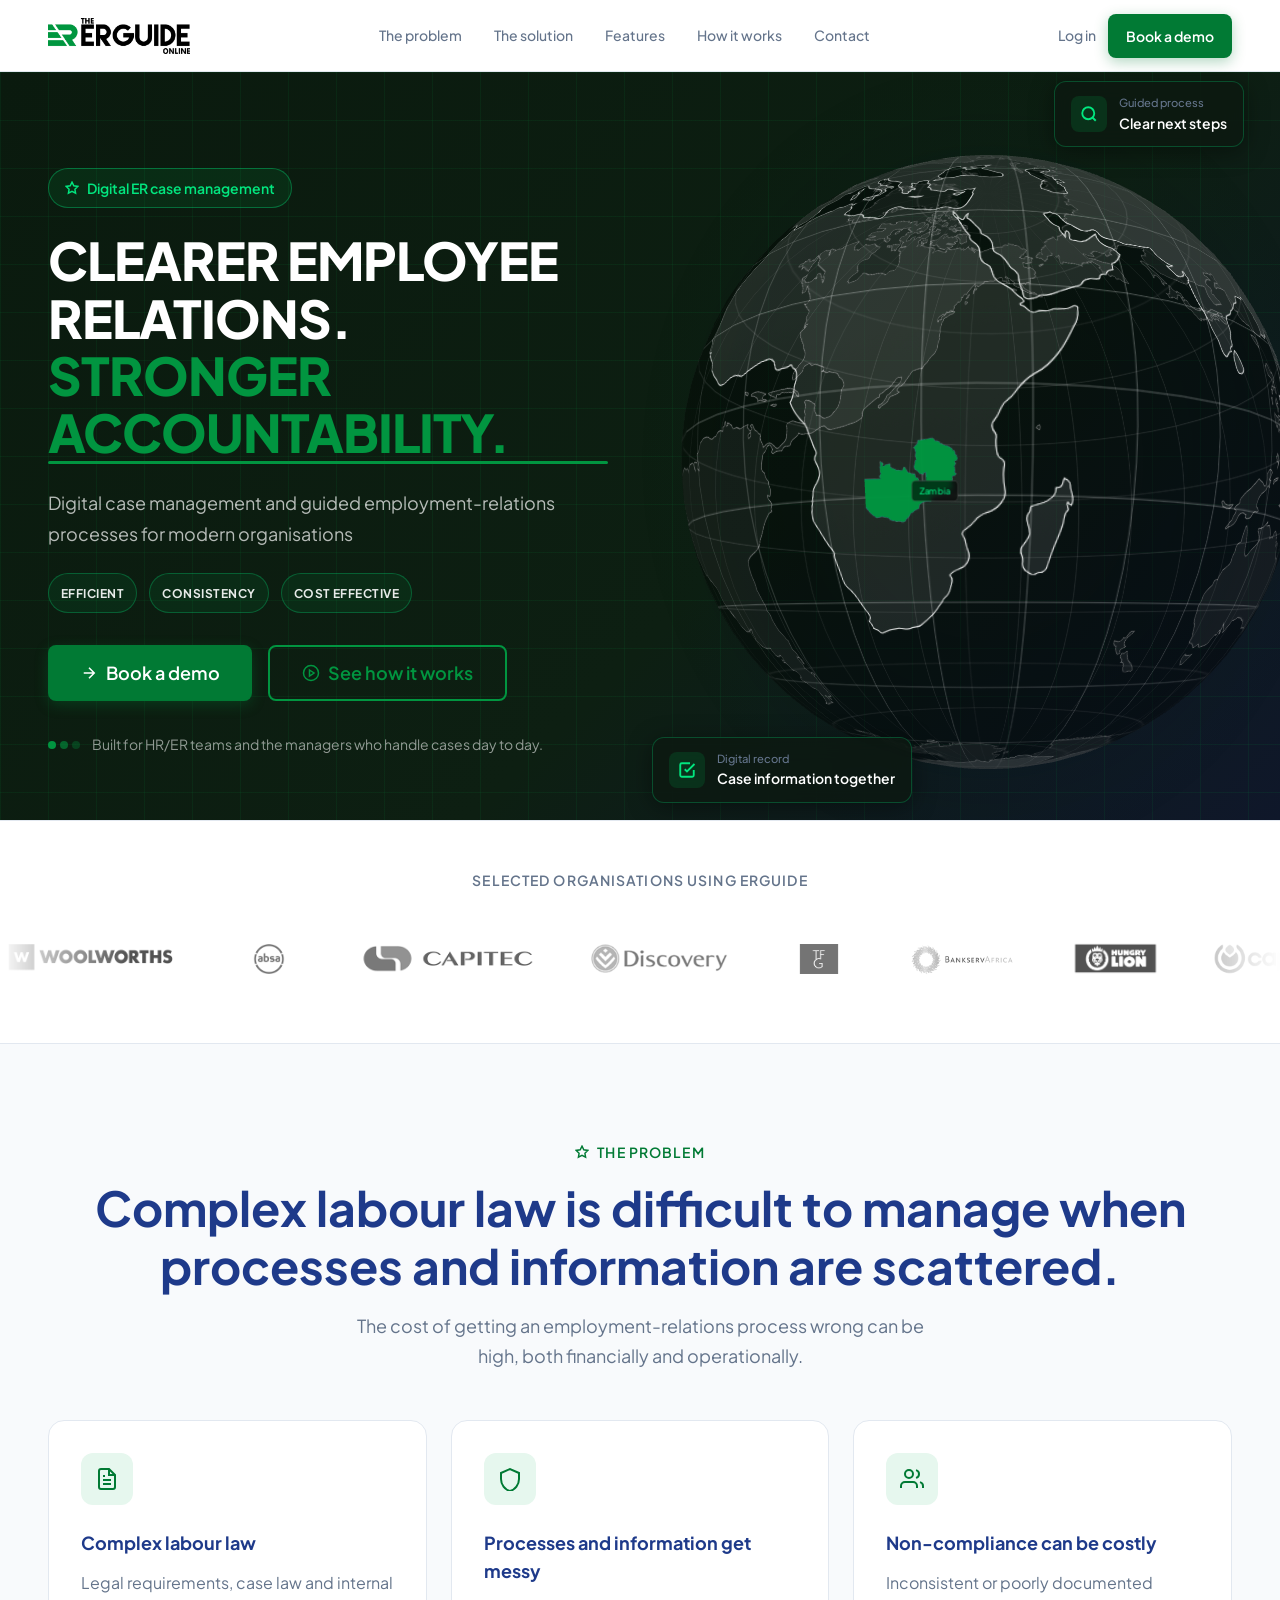
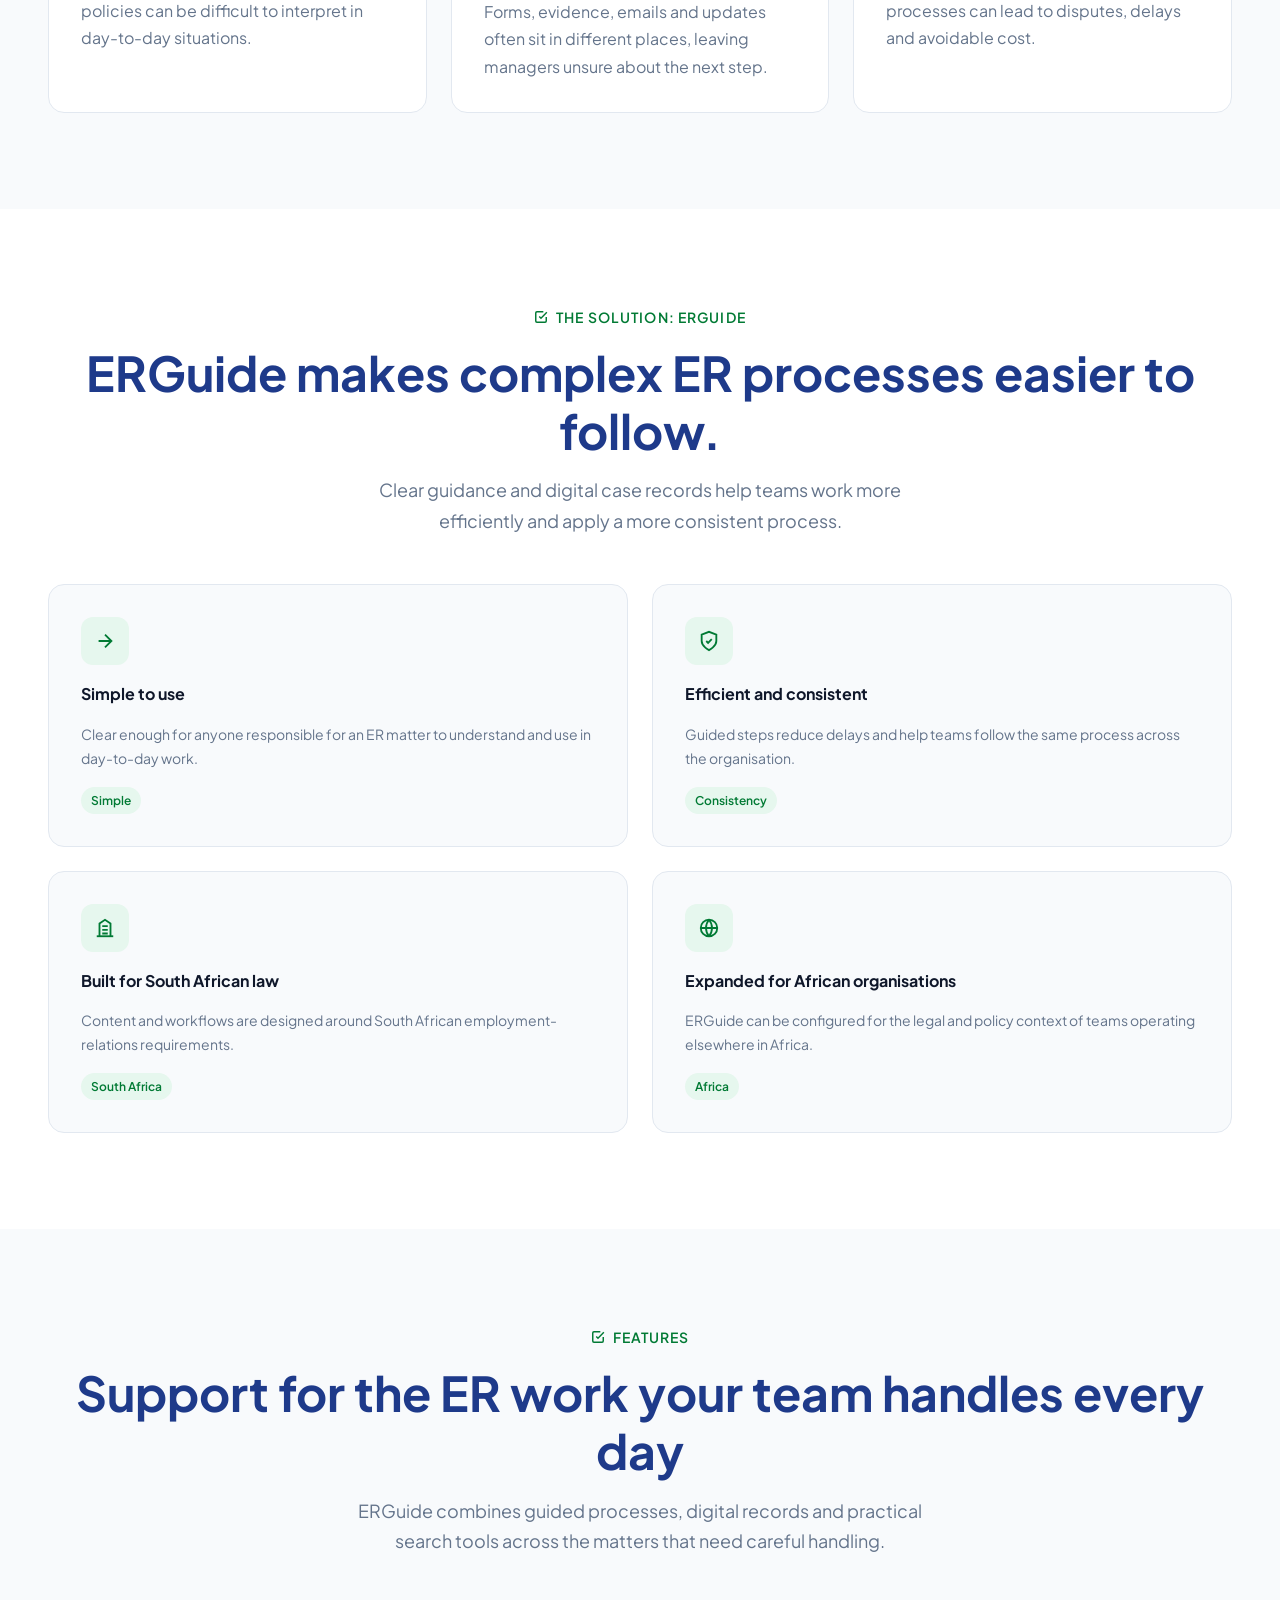
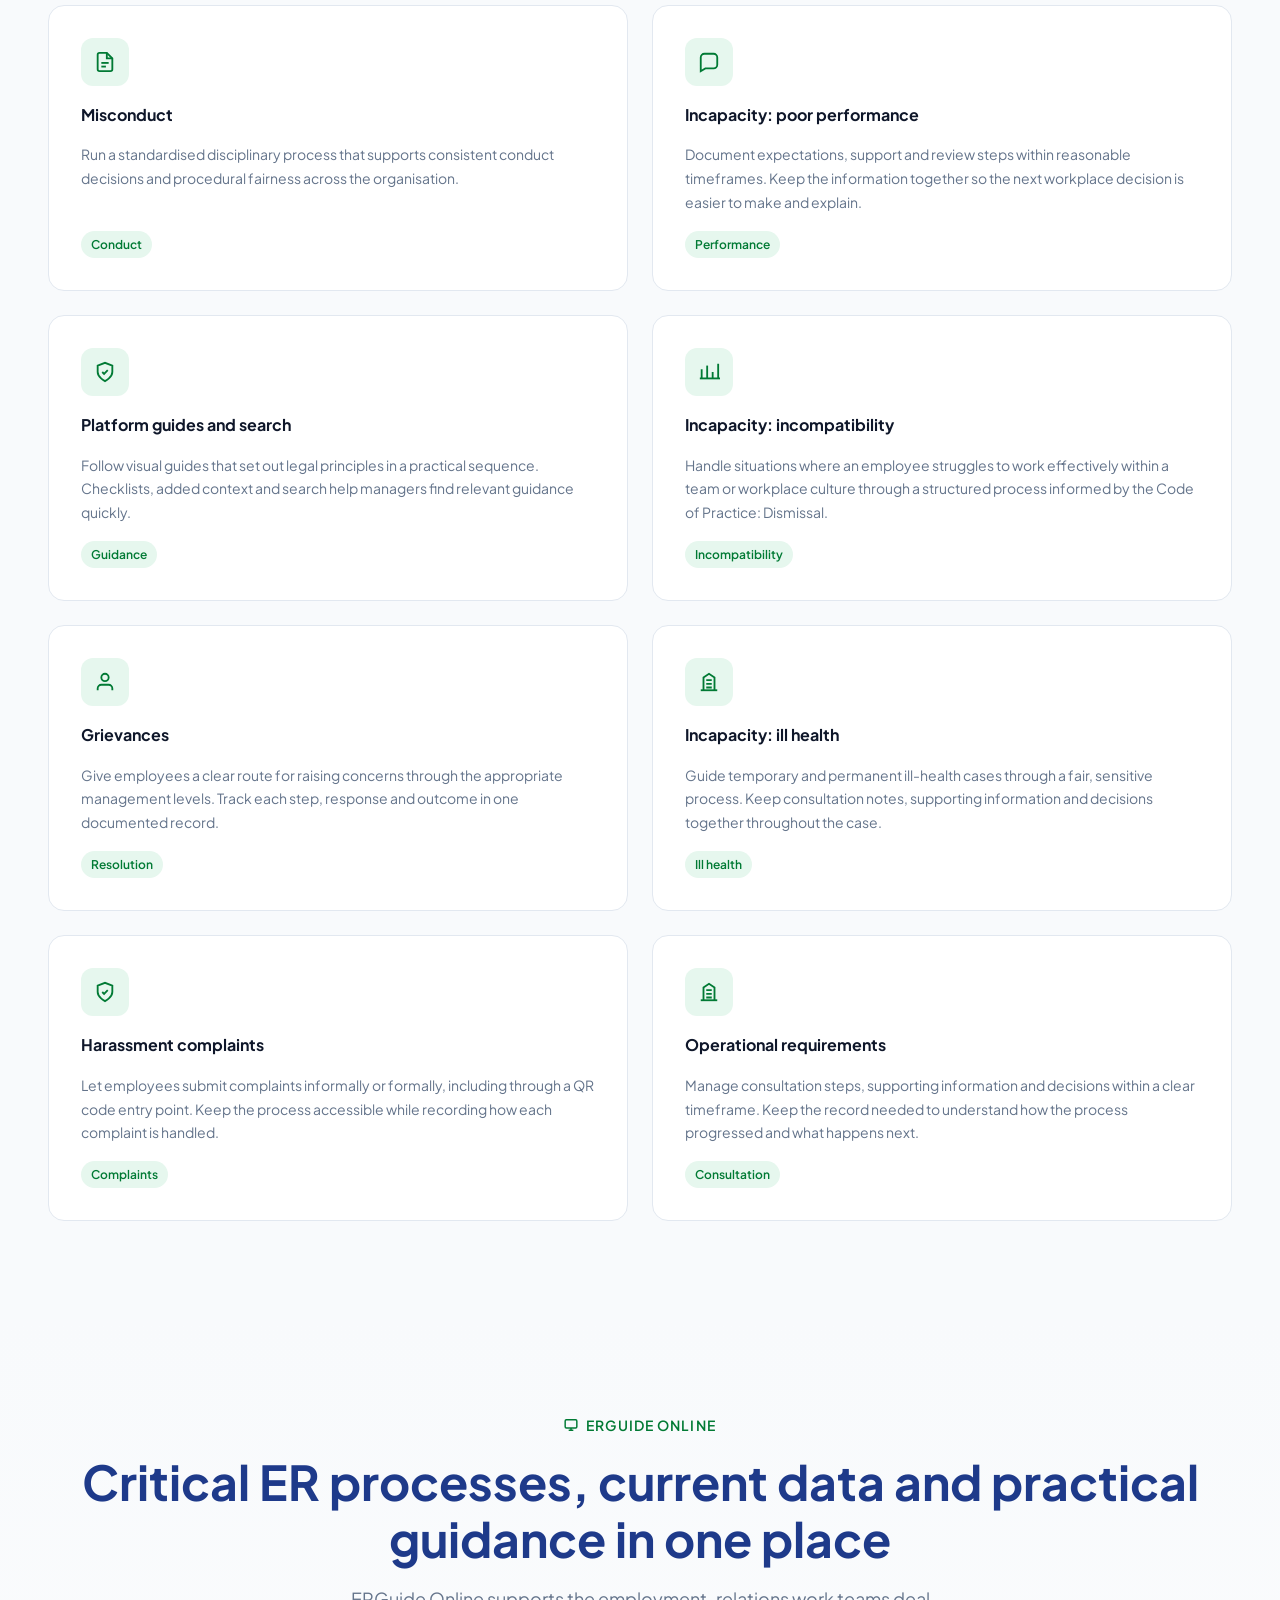
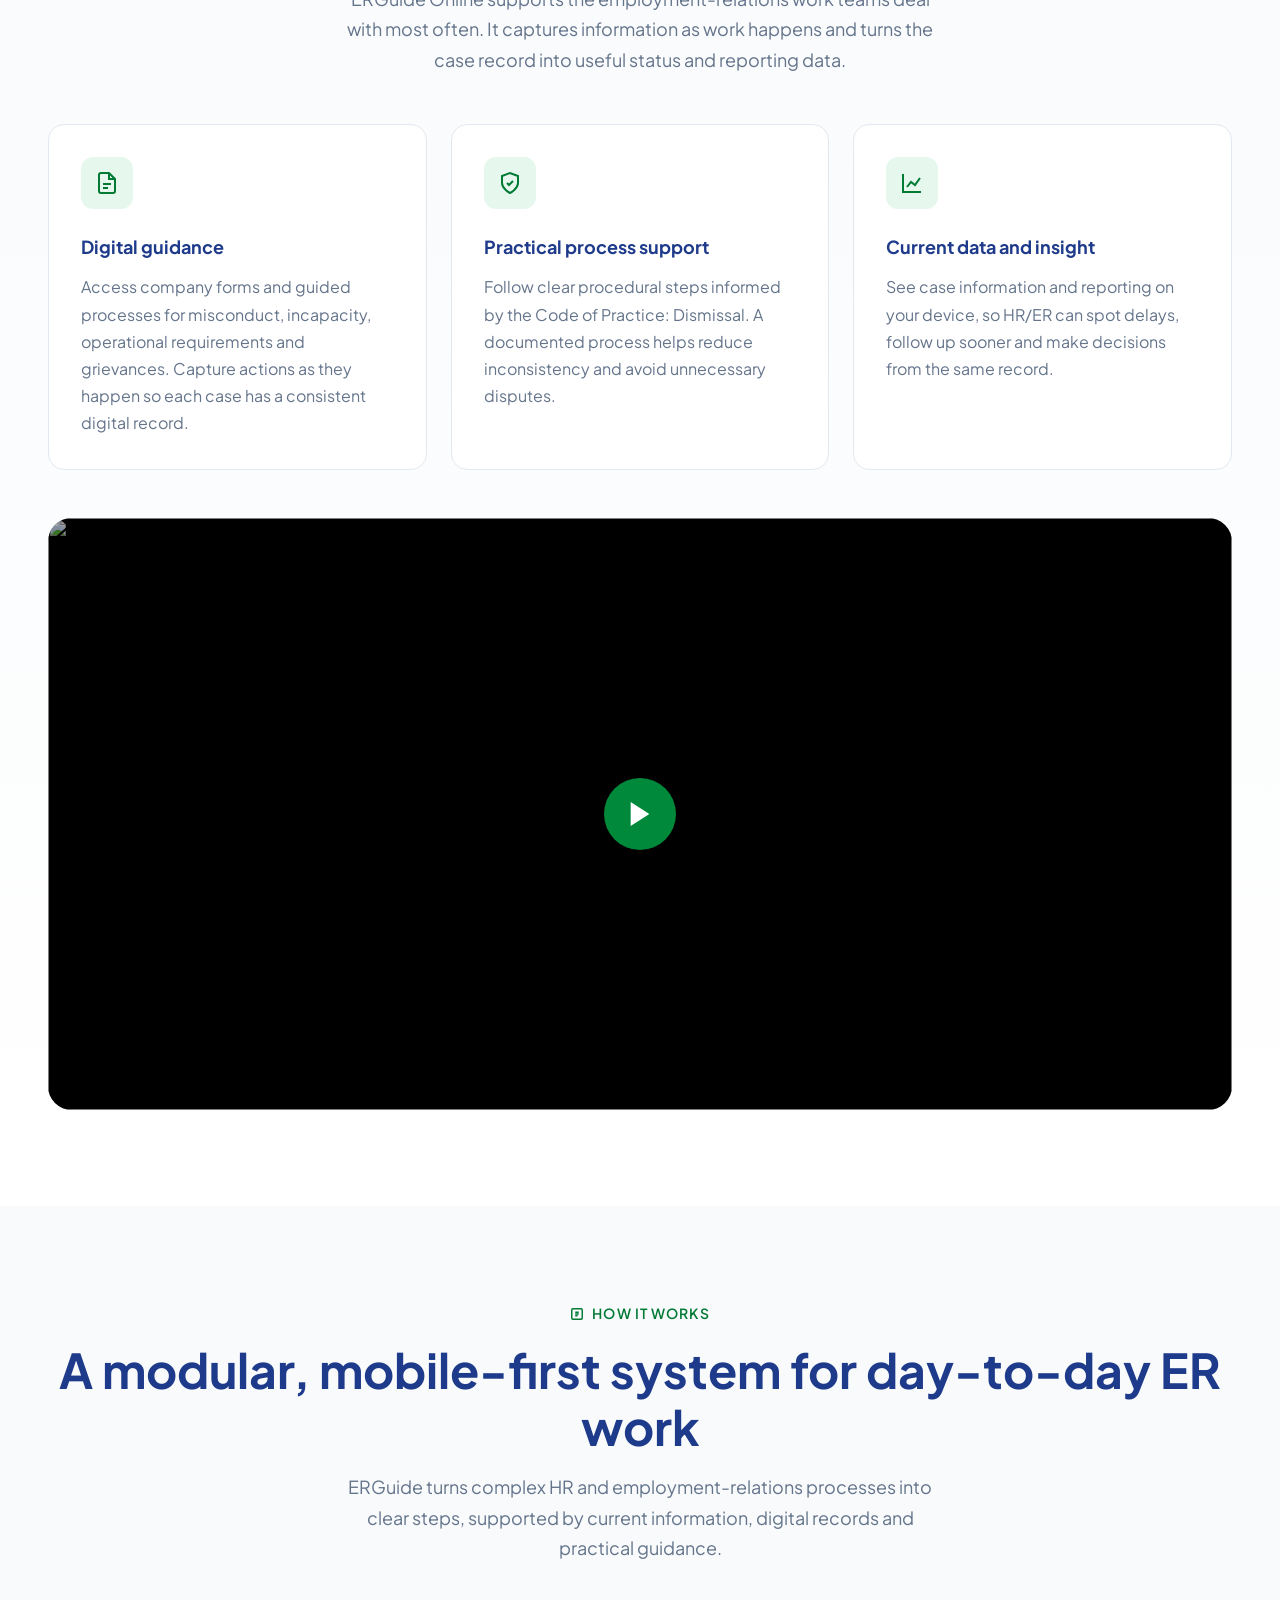
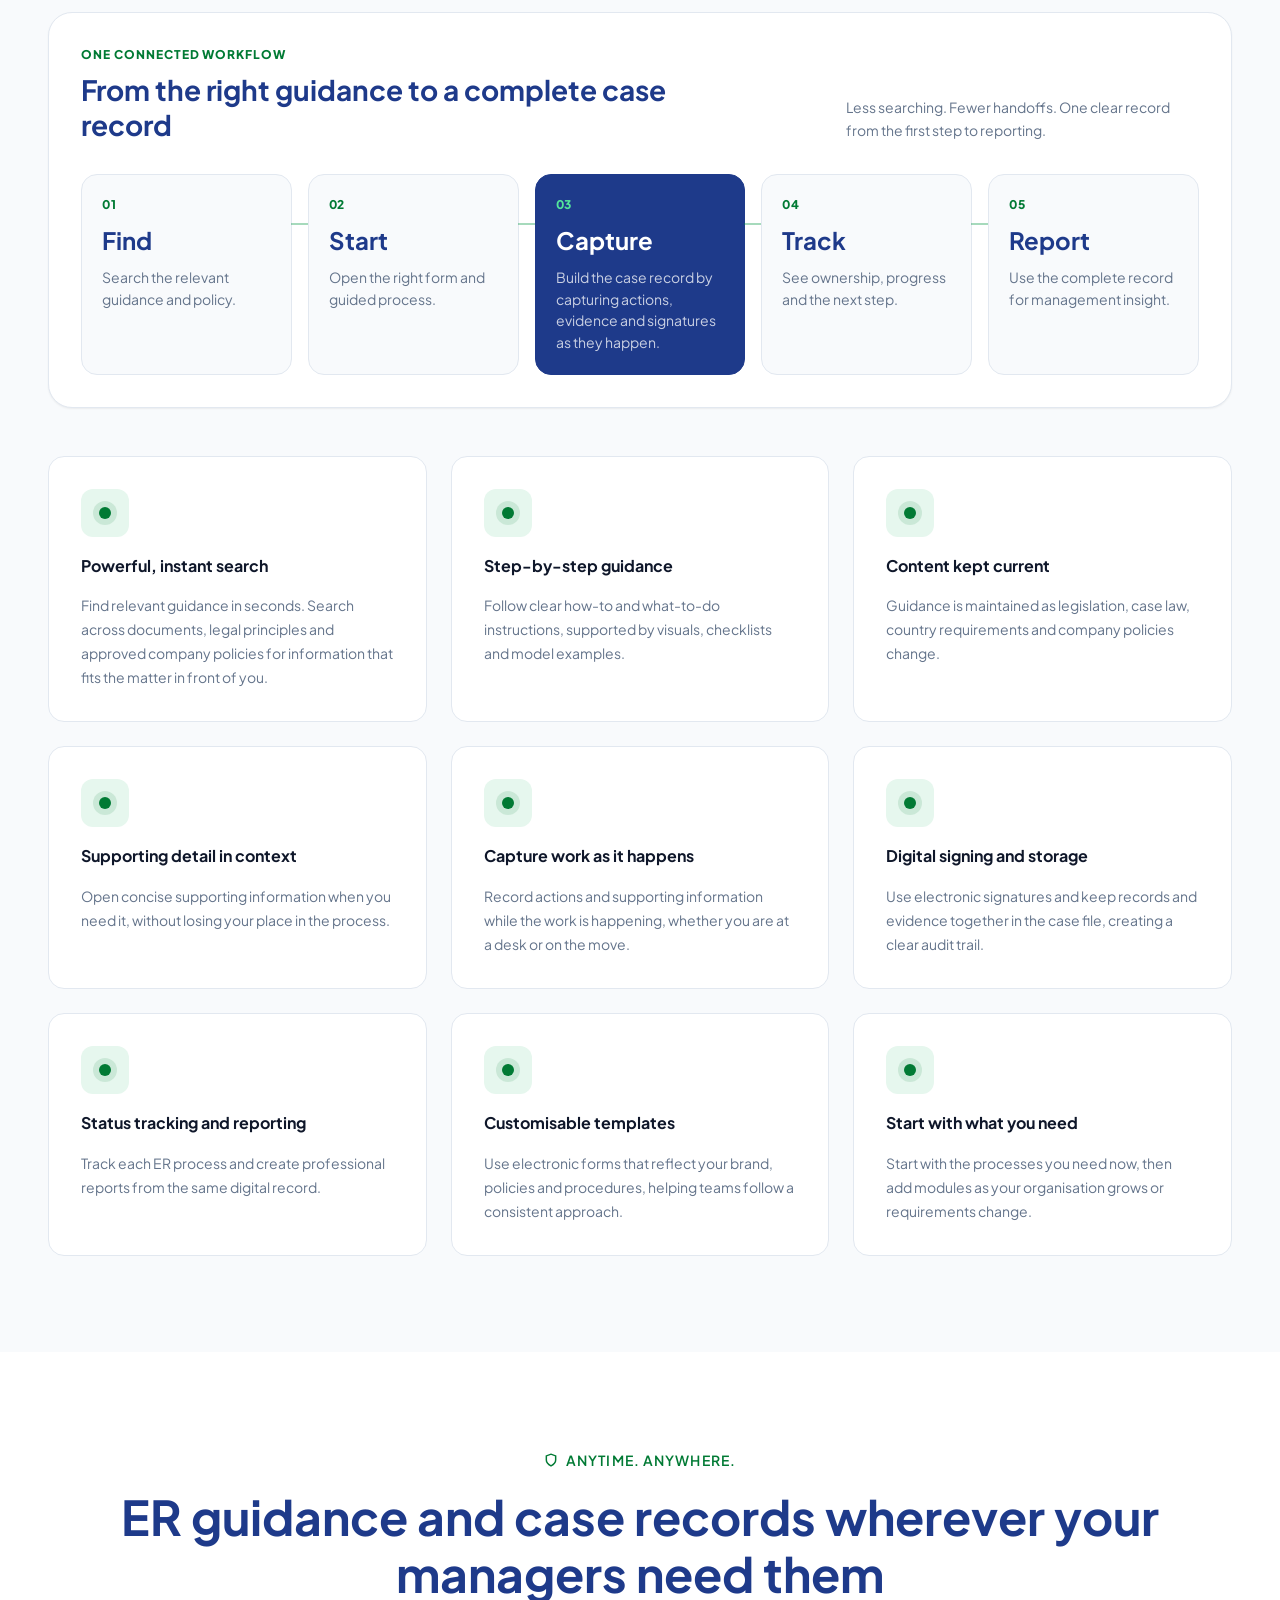
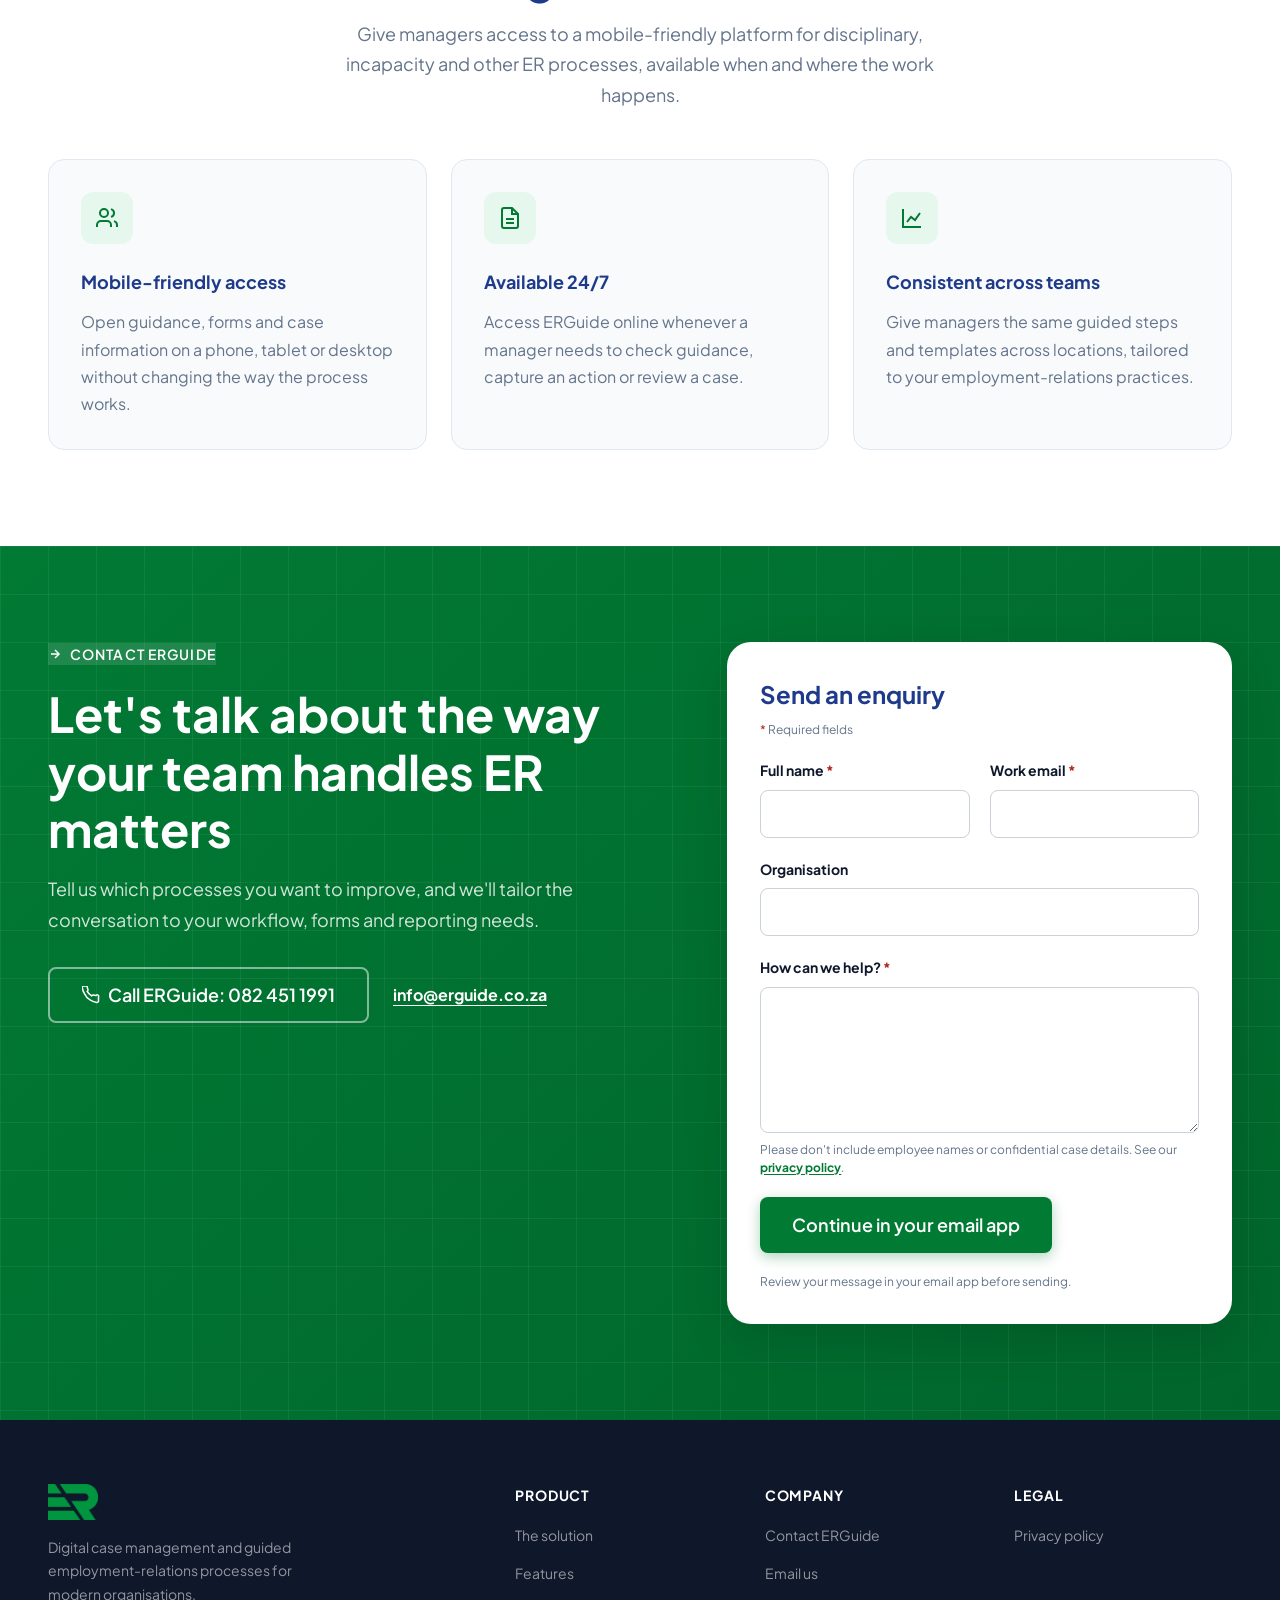
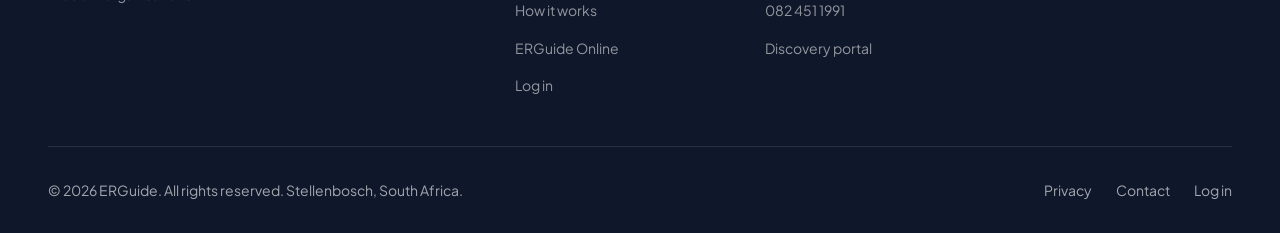
==== commit efe2e204: "updated Client logos" ====
--- a/New Website/index.html
+++ b/New Website/index.html
@@ -236,29 +236,37 @@
 <section class="trusted" aria-label="Selected organisations using ERGuide">
   <div class="container">
     <p class="trusted-header">Selected organisations using ERGuide</p>
-    <p class="sr-only">Woolworths, ABSA Bank, Capitec Bank, Discovery, TFG Group, African Bank, Hungry Lion and BankservAfrica.</p>
+    <p class="sr-only">Woolworths, ABSA Bank, Capitec Bank, Discovery, TFG Group, BankservAfrica, Hungry Lion, Capfin, King Price Insurance, PEPKOR Payments &amp; Lending and Tenacity.</p>
   </div>
 
   <div class="logo-track-wrapper">
     <div class="logo-track" aria-hidden="true">
-      <!-- First set -->
-      <img src="assets/client-logos/woolworths.png" alt="Woolworths" />
-      <img src="assets/client-logos/absa.png" alt="ABSA Bank" />
-      <img src="assets/client-logos/capitec.png" alt="Capitec Bank" />
-      <img src="assets/client-logos/discovery.jpg" alt="Discovery" />
-      <img src="assets/client-logos/tfg.png" alt="TFG Group" />
-      <img src="assets/client-logos/african-bank.png" alt="African Bank" />
-      <img src="assets/client-logos/hungry-lion.jpg" alt="Hungry Lion" />
-      <img src="assets/client-logos/bankservafrica.svg" alt="BankservAfrica" />
-      <!-- Duplicate for seamless loop -->
-      <img src="assets/client-logos/woolworths.png" alt="" />
-      <img src="assets/client-logos/absa.png" alt="" />
-      <img src="assets/client-logos/capitec.png" alt="" />
-      <img src="assets/client-logos/discovery.jpg" alt="" />
-      <img src="assets/client-logos/tfg.png" alt="" />
-      <img src="assets/client-logos/african-bank.png" alt="" />
-      <img src="assets/client-logos/hungry-lion.jpg" alt="" />
-      <img src="assets/client-logos/bankservafrica.svg" alt="" />
+      <div class="logo-group">
+        <img class="logo-wide" src="assets/client-logos/woolworths.png" alt="" width="400" height="150" />
+        <img class="logo-square" src="assets/client-logos/absa.png" alt="" width="400" height="150" />
+        <img class="logo-wide" src="assets/client-logos/capitec.png" alt="" width="400" height="150" />
+        <img class="logo-discovery" src="assets/client-logos/discovery.jpg" alt="" width="400" height="150" />
+        <img class="logo-square" src="assets/client-logos/tfg.png" alt="" width="400" height="150" />
+        <img class="logo-bankserv" src="assets/client-logos/bankservafrica.png" alt="" width="400" height="150" />
+        <img class="logo-hungry" src="assets/client-logos/hungry-lion.jpg" alt="" width="400" height="150" />
+        <img class="logo-capfin" src="assets/client-logos/capfin.png" alt="" width="300" height="200" />
+        <img class="logo-king-price" src="assets/client-logos/king-price-insurance.png" alt="" width="300" height="93" />
+        <img class="logo-pepkor" src="assets/client-logos/pepkor-payments-lending.png" alt="" width="609" height="225" />
+        <img class="logo-tenacity" src="assets/client-logos/tenacity.png" alt="" width="169" height="83" />
+      </div>
+      <div class="logo-group">
+        <img class="logo-wide" src="assets/client-logos/woolworths.png" alt="" width="400" height="150" />
+        <img class="logo-square" src="assets/client-logos/absa.png" alt="" width="400" height="150" />
+        <img class="logo-wide" src="assets/client-logos/capitec.png" alt="" width="400" height="150" />
+        <img class="logo-discovery" src="assets/client-logos/discovery.jpg" alt="" width="400" height="150" />
+        <img class="logo-square" src="assets/client-logos/tfg.png" alt="" width="400" height="150" />
+        <img class="logo-bankserv" src="assets/client-logos/bankservafrica.png" alt="" width="400" height="150" />
+        <img class="logo-hungry" src="assets/client-logos/hungry-lion.jpg" alt="" width="400" height="150" />
+        <img class="logo-capfin" src="assets/client-logos/capfin.png" alt="" width="300" height="200" />
+        <img class="logo-king-price" src="assets/client-logos/king-price-insurance.png" alt="" width="300" height="93" />
+        <img class="logo-pepkor" src="assets/client-logos/pepkor-payments-lending.png" alt="" width="609" height="225" />
+        <img class="logo-tenacity" src="assets/client-logos/tenacity.png" alt="" width="169" height="83" />
+      </div>
     </div>
   </div>
 </section>
--- a/New Website/css/style.css
+++ b/New Website/css/style.css
@@ -838,24 +838,43 @@
 }
 
 .logo-track {
-  display: flex;
-  gap: var(--space-12);
+  --logo-gap: clamp(2rem, 5vw, 3rem);
+  display: flex;
+  gap: 0;
   align-items: center;
   width: max-content;
-  animation: marquee 32s linear infinite;
+  animation: marquee 44s linear infinite;
   will-change: transform;
 }
 
 .logo-track:hover { animation-play-state: paused; }
 
+.logo-group {
+  display: flex;
+  align-items: center;
+  gap: var(--logo-gap);
+  padding-right: var(--logo-gap);
+  flex: none;
+}
+
 .logo-track img {
-  height: 40px;
+  height: var(--logo-height, 40px);
   width: auto;
   object-fit: contain;
   filter: grayscale(100%) opacity(0.68);
   transition: filter var(--transition-base);
-  flex-shrink: 0;
-}
+  flex: none;
+}
+
+.logo-square { --logo-height: 30px; }
+.logo-hungry { --logo-height: 36px; }
+.logo-bankserv { --logo-height: 42px; }
+.logo-king-price { --logo-height: 40px; }
+.logo-pepkor { --logo-height: 44px; }
+.logo-discovery { --logo-height: 54px; }
+.logo-tenacity { --logo-height: 64px; }
+.logo-wide { --logo-height: 68px; }
+.logo-capfin { --logo-height: 72px; }
 
 .logo-track img:hover { filter: grayscale(0%) opacity(1); }
 
@@ -1705,7 +1724,22 @@
 @media (prefers-reduced-motion: reduce) {
   html { scroll-behavior: auto; }
   *, *::before, *::after { animation-duration: 0.01ms !important; transition-duration: 0.01ms !important; }
-  .logo-track { animation: none; }
+  .logo-track {
+    animation: none;
+    width: 100%;
+    justify-content: center;
+    will-change: auto;
+  }
+  .logo-track-wrapper {
+    -webkit-mask-image: none;
+    mask-image: none;
+  }
+  .logo-group {
+    flex-wrap: wrap;
+    justify-content: center;
+    padding: 0 var(--space-4);
+  }
+  .logo-group + .logo-group { display: none; }
   .reveal { opacity: 1; transform: none; }
   .hero-badge,
   .hero-title-line1,
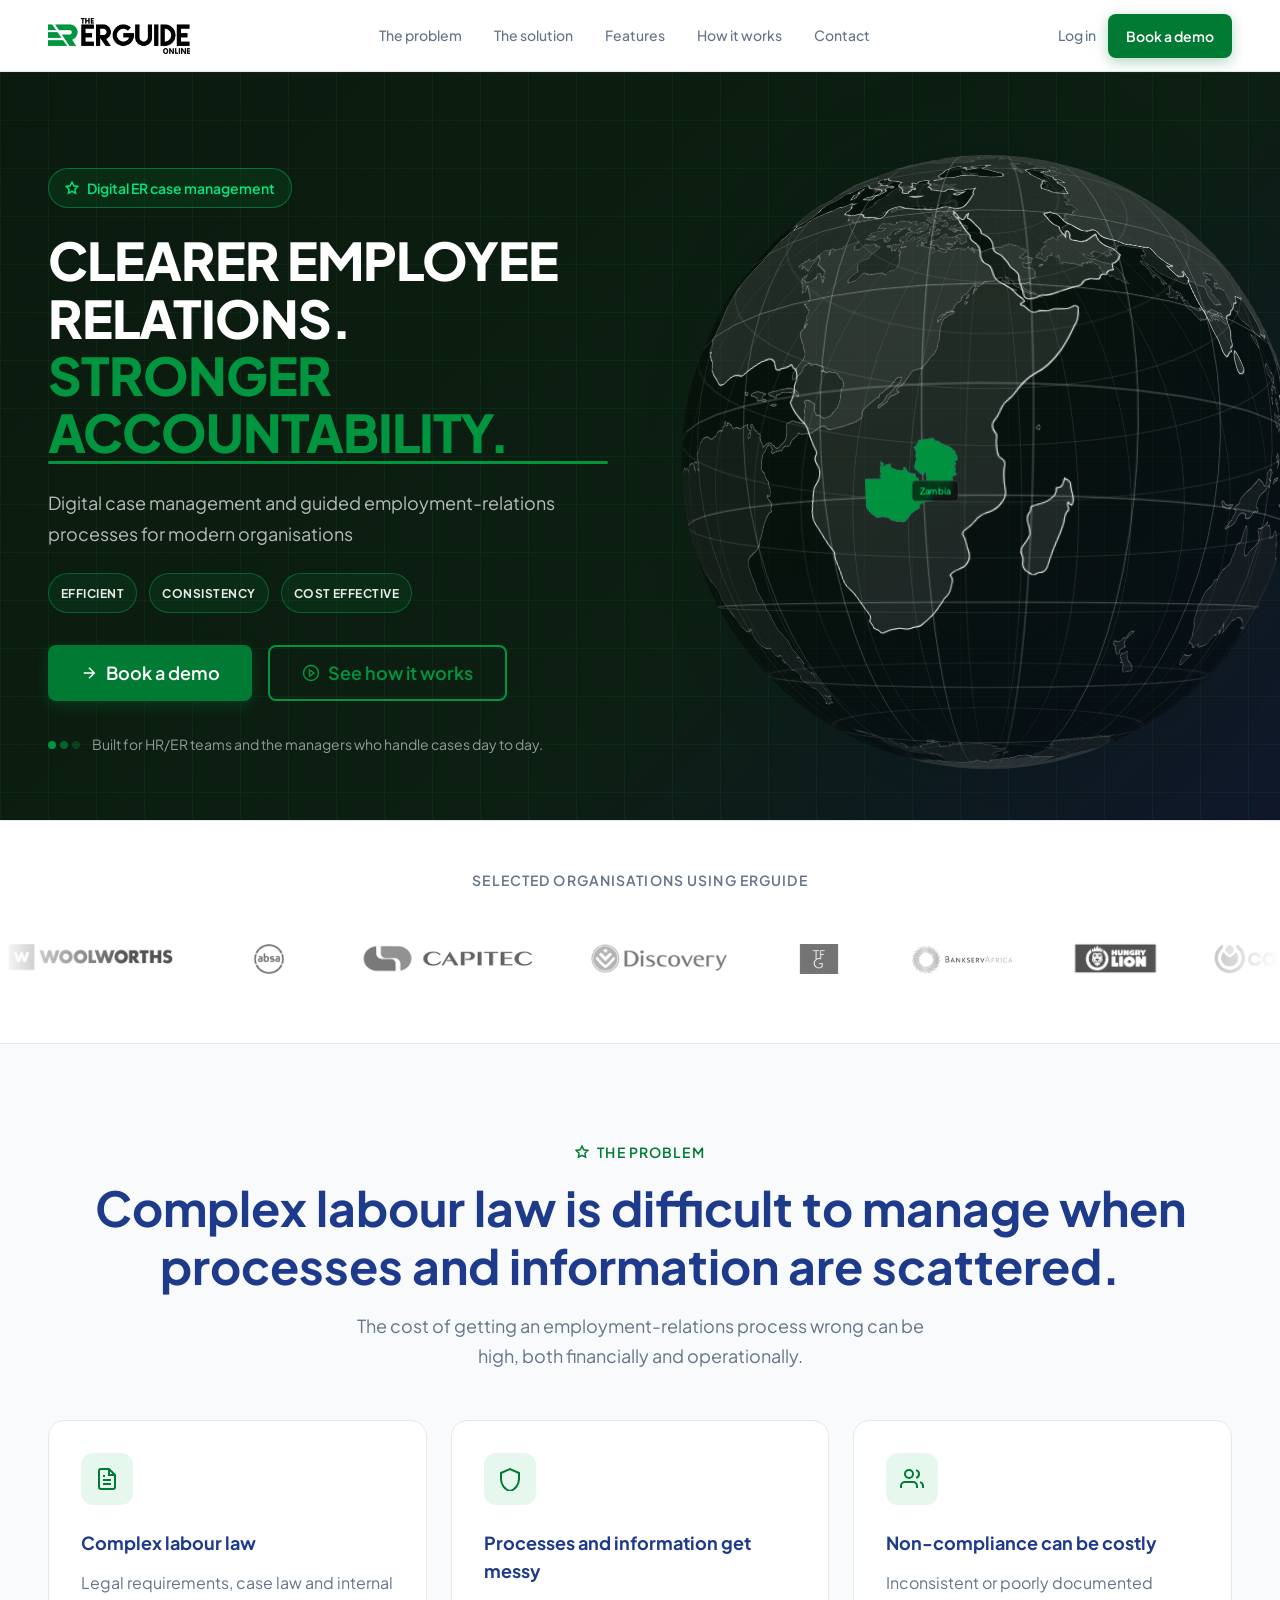
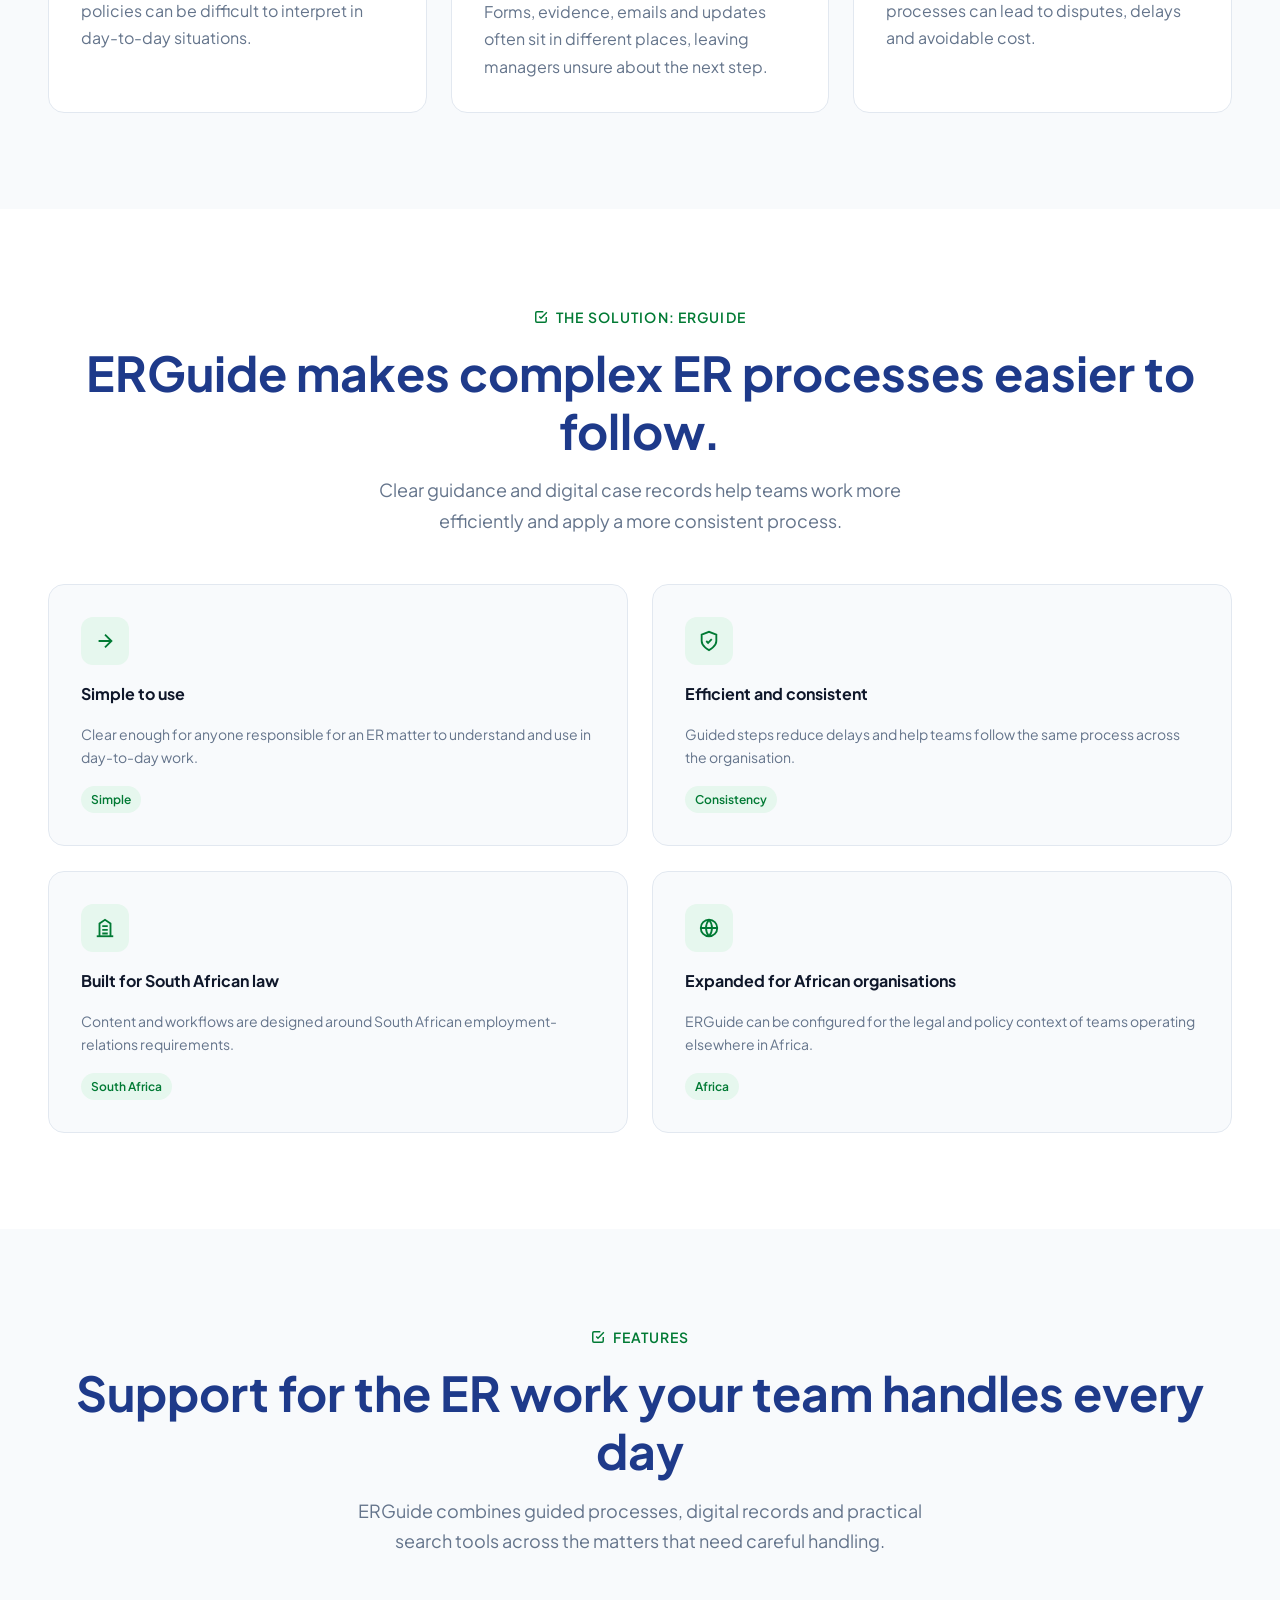
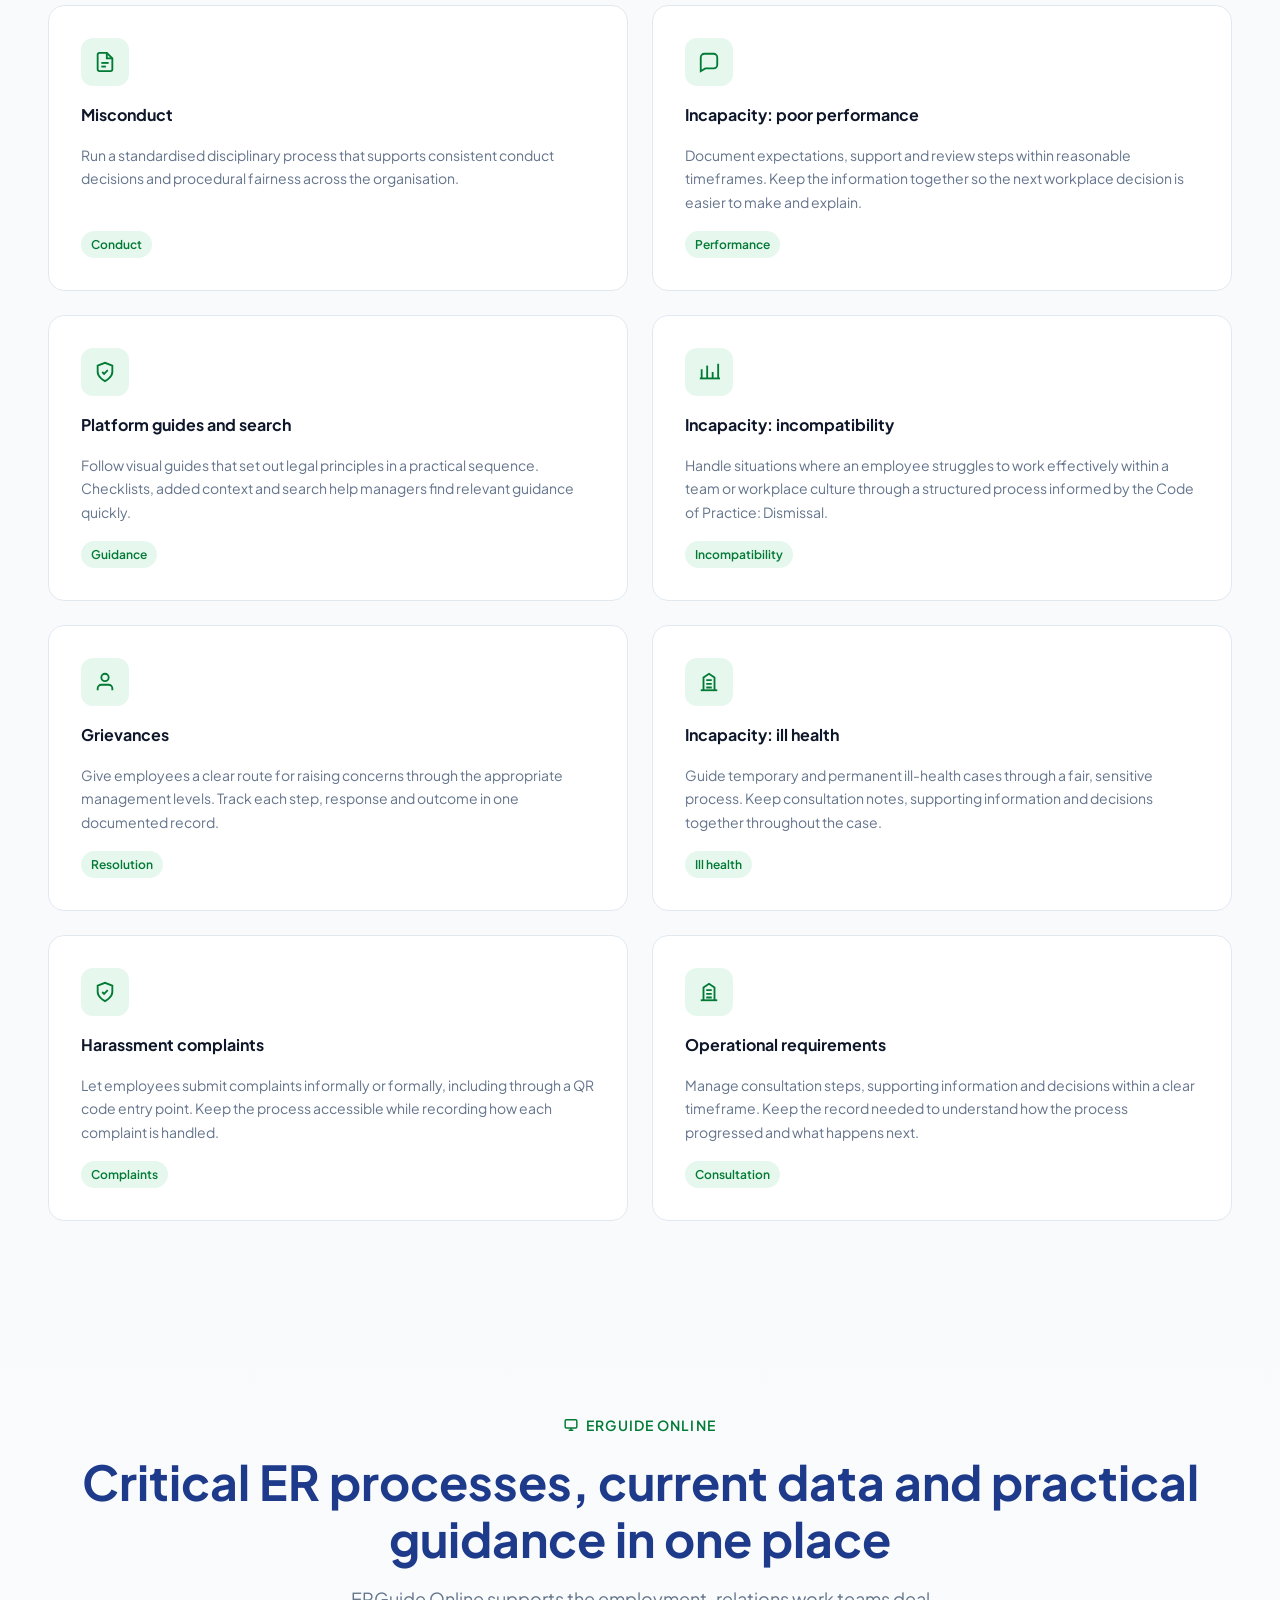
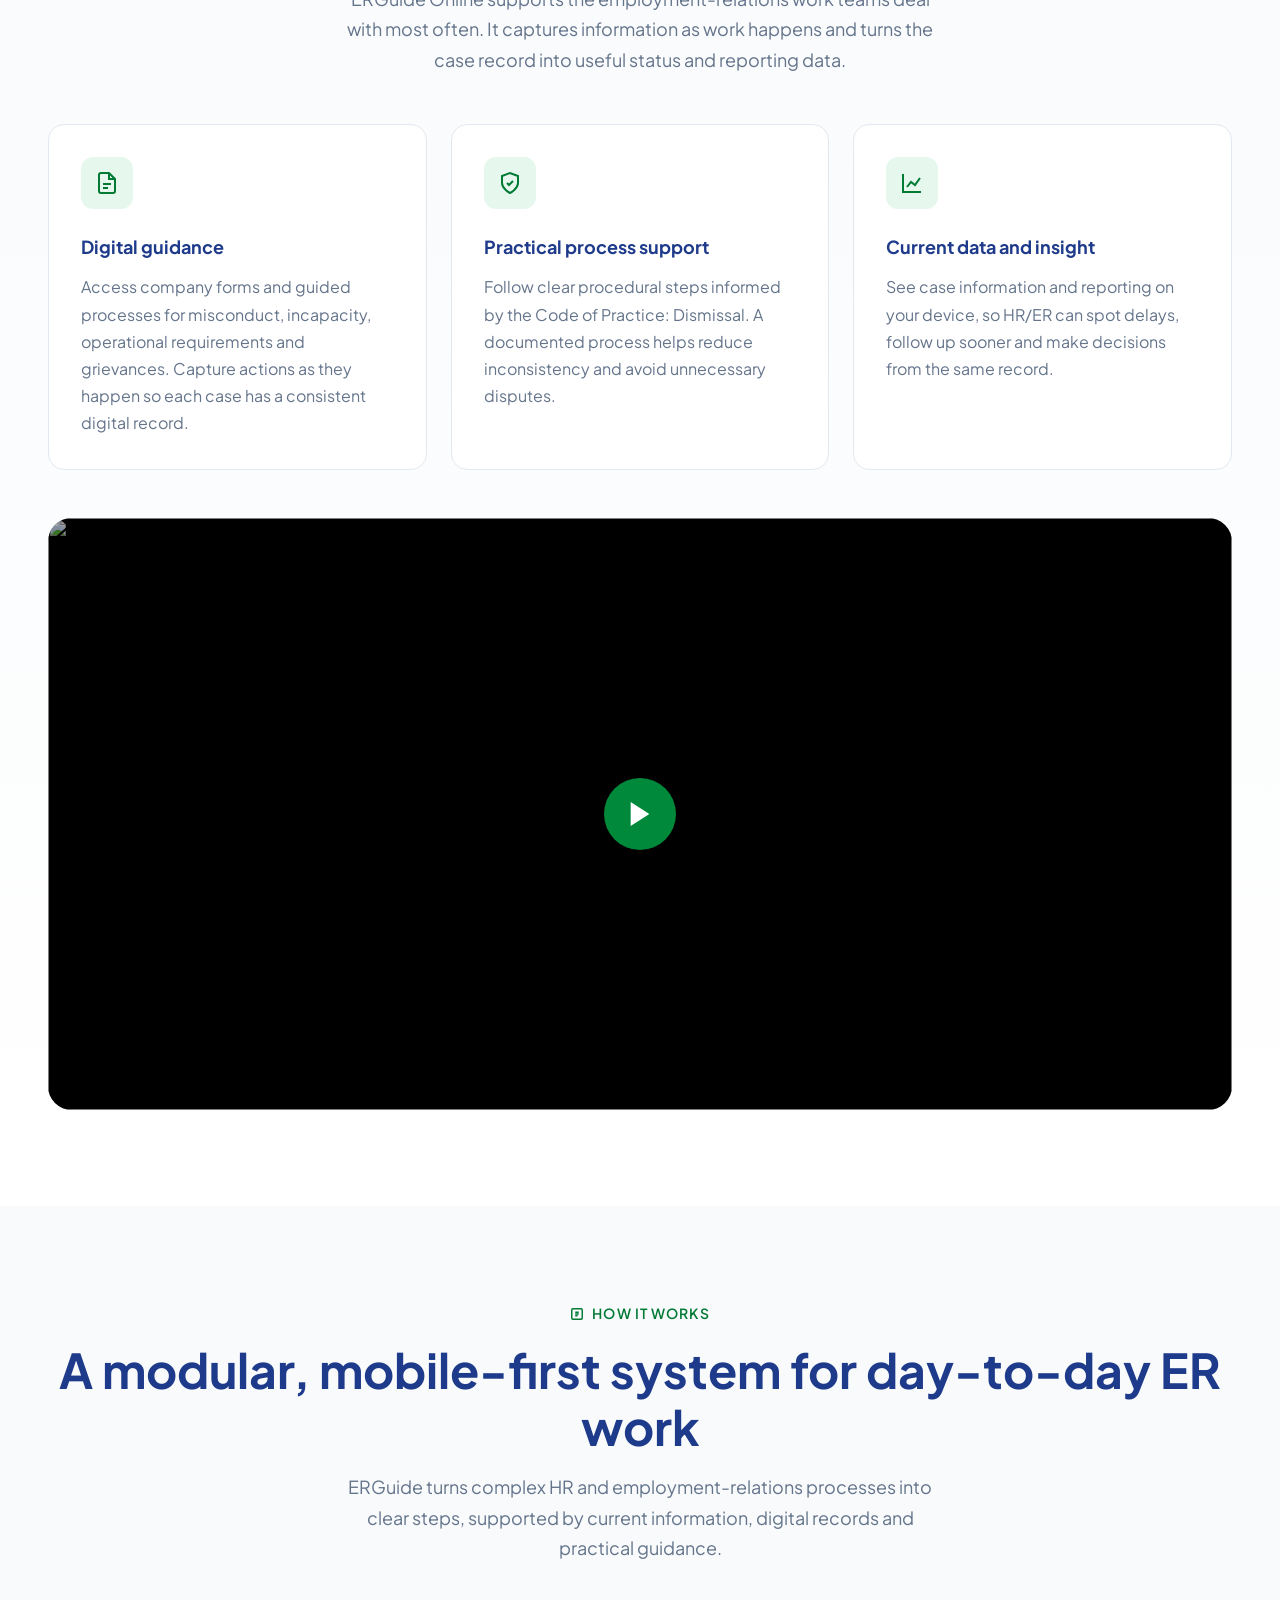
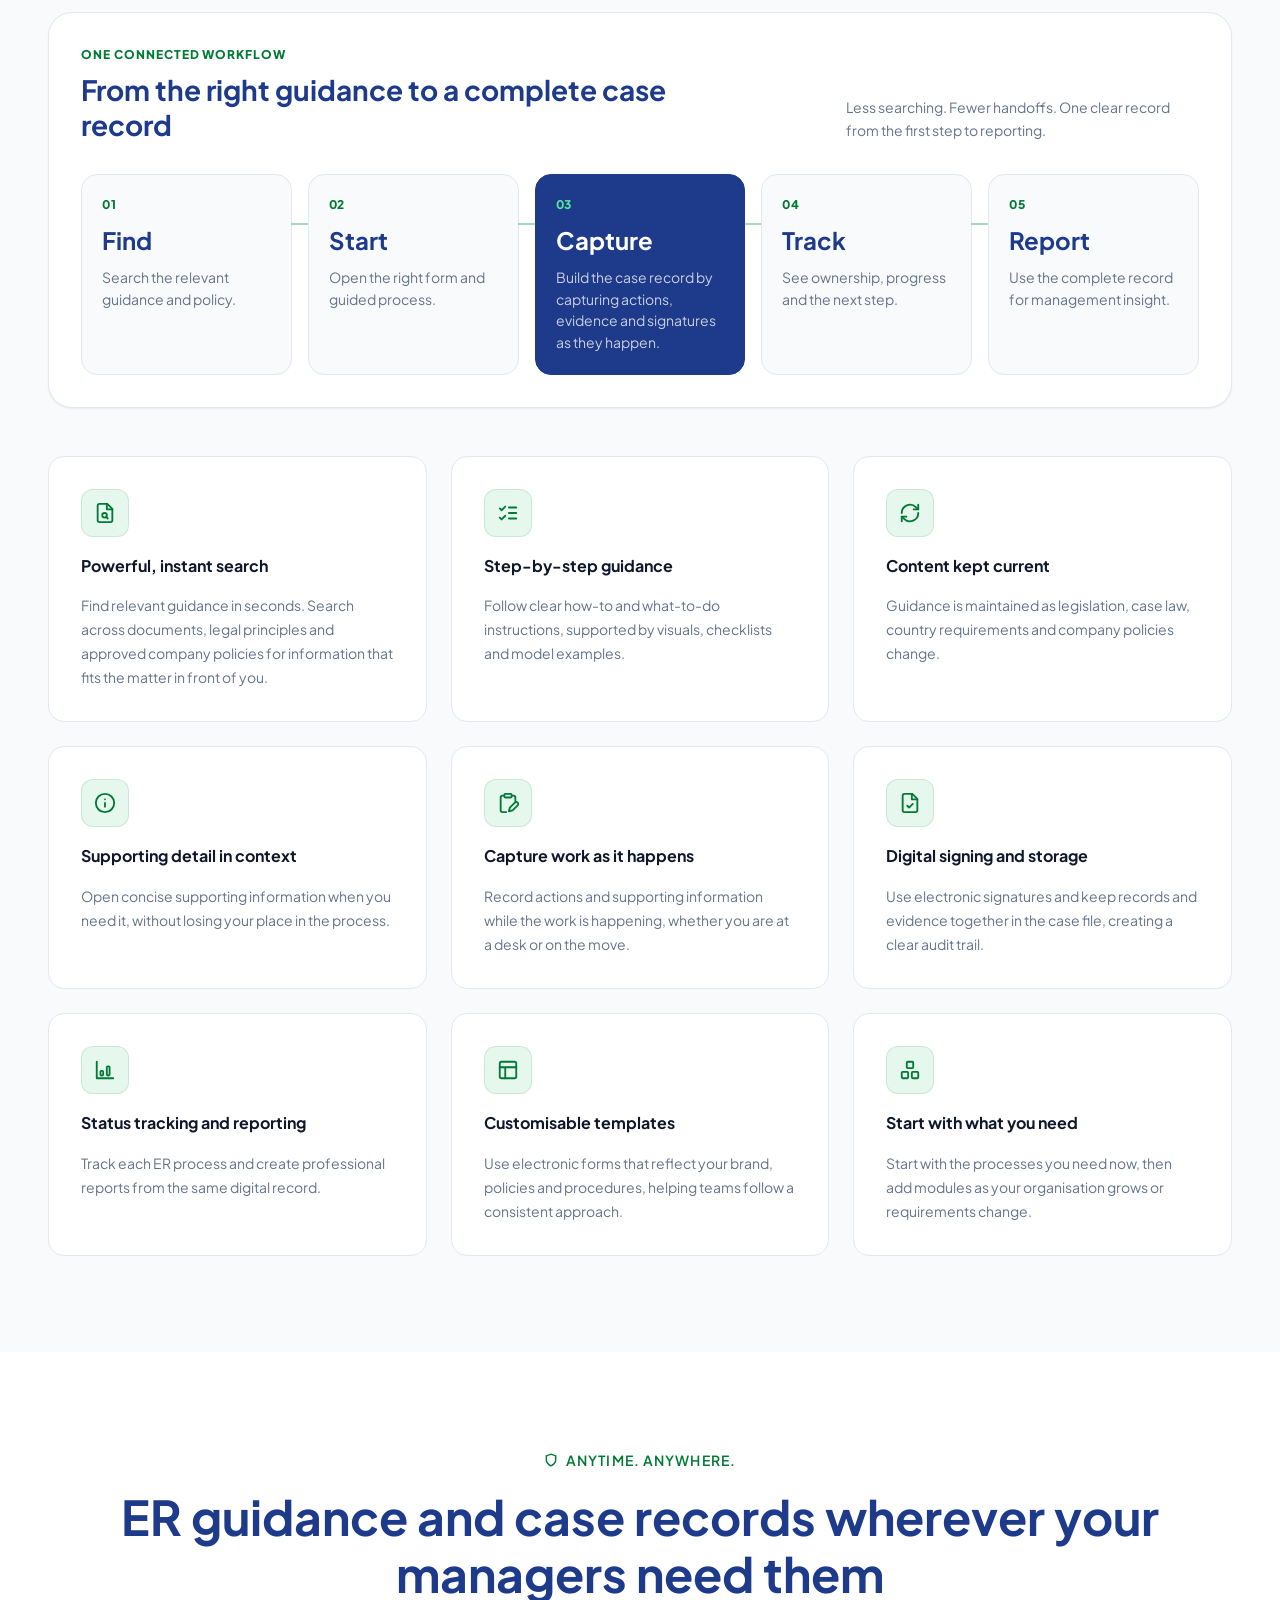
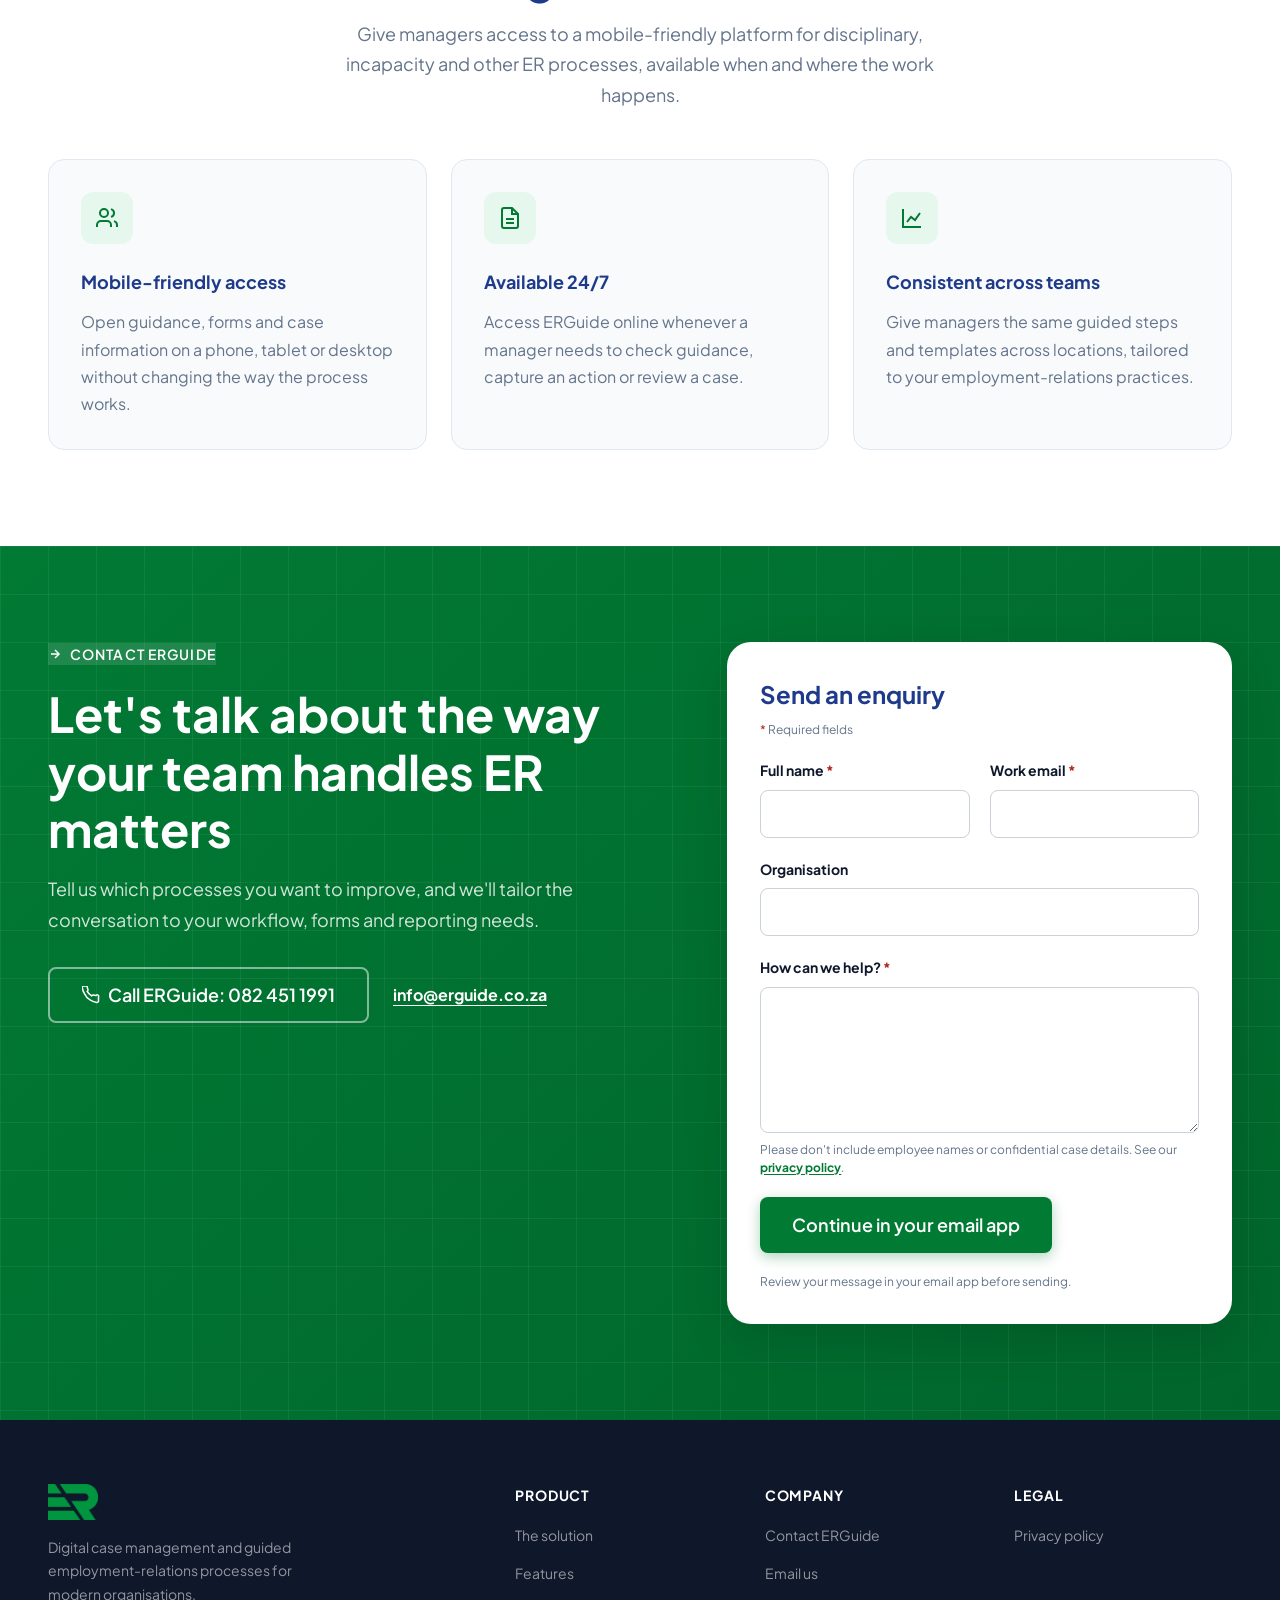
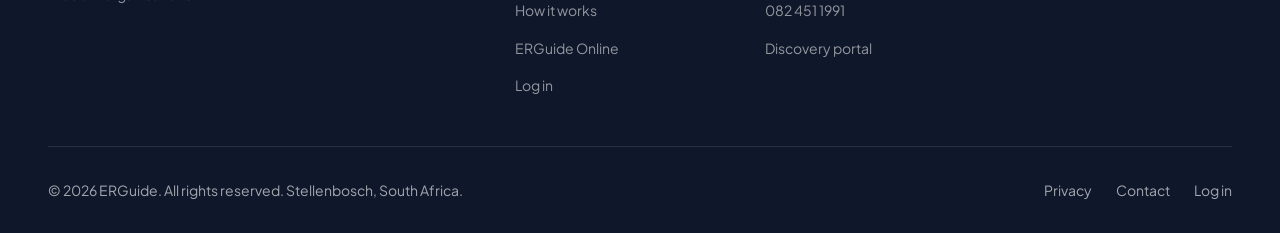
==== commit e4931461: "visual update" ====
--- a/New Website/index.html
+++ b/New Website/index.html
@@ -183,7 +183,7 @@
           <svg width="18" height="18" viewBox="0 0 24 24" fill="none" stroke="currentColor" stroke-width="2" aria-hidden="true"><path d="M5 12h14M12 5l7 7-7 7"/></svg>
           Book a demo
         </a>
-        <a href="#features" class="btn btn-outline btn-lg">
+        <a href="#erguide-online-video" class="btn btn-outline btn-lg">
           <svg width="18" height="18" viewBox="0 0 24 24" fill="none" stroke="currentColor" stroke-width="2" aria-hidden="true"><circle cx="12" cy="12" r="10"/><polygon points="10 8 16 12 10 16 10 8"/></svg>
           See how it works
         </a>
@@ -199,29 +199,9 @@
 
     <!-- Right: Miniature Earth Globe -->
     <div class="hero-visual" aria-hidden="true">
-      <div class="hero-floating-card card-2" aria-hidden="true">
-        <div class="icon-dot">
-          <svg width="18" height="18" viewBox="0 0 24 24" fill="none" stroke="currentColor" stroke-width="2.5" aria-hidden="true"><circle cx="11" cy="11" r="8"/><path d="m21 21-4.35-4.35"/></svg>
-        </div>
-        <div>
-          <div style="font-size:0.7rem;font-weight:500;color:var(--color-muted);">Guided process</div>
-          <div>Clear next steps</div>
-        </div>
-      </div>
-
       <div class="globe-wrapper">
         <div id="myearth" class="earth-js">
           <div id="glow"></div>
-        </div>
-      </div>
-
-      <div class="hero-floating-card card-1" aria-hidden="true">
-        <div class="icon-dot">
-          <svg width="18" height="18" viewBox="0 0 24 24" fill="none" stroke="currentColor" stroke-width="2.5" aria-hidden="true"><path d="M9 11l3 3L22 4"/><path d="M21 12v7a2 2 0 01-2 2H5a2 2 0 01-2-2V5a2 2 0 012-2h11"/></svg>
-        </div>
-        <div>
-          <div style="font-size:0.7rem;font-weight:500;color:var(--color-muted);">Digital record</div>
-          <div>Case information together</div>
         </div>
       </div>
     </div>
@@ -501,7 +481,7 @@
       </div>
     </div>
 
-    <div class="showcase-video">
+    <div class="showcase-video" id="erguide-online-video">
       <div class="video-wrapper" id="videoWrapper">
         <video id="promoVideo" playsinline preload="metadata" width="100%">
           <source src="assets/9252429993_ER_GUIDE_Promo+2021.mp4" type="video/mp4" />
@@ -640,55 +620,73 @@
 
     <div class="features-grid how-grid">
       <div class="feature-card reveal">
-        <div class="feature-step" aria-hidden="true"></div>
+        <div class="feature-step" aria-hidden="true">
+          <svg viewBox="0 0 24 24" fill="none" stroke="currentColor" stroke-width="2" stroke-linecap="round" stroke-linejoin="round" focusable="false"><path d="M14.5 2H6a2 2 0 0 0-2 2v16a2 2 0 0 0 2 2h12a2 2 0 0 0 2-2V7.5L14.5 2z"/><polyline points="14 2 14 8 20 8"/><circle cx="11.5" cy="14.5" r="2.5"/><path d="m13.3 16.3 1.7 1.7"/></svg>
+        </div>
         <h3>Powerful, instant search</h3>
         <p>Find relevant guidance in seconds. Search across documents, legal principles and approved company policies for information that fits the matter in front of you.</p>
       </div>
 
       <div class="feature-card reveal">
-        <div class="feature-step" aria-hidden="true"></div>
+        <div class="feature-step" aria-hidden="true">
+          <svg viewBox="0 0 24 24" fill="none" stroke="currentColor" stroke-width="2" stroke-linecap="round" stroke-linejoin="round" focusable="false"><path d="m3 7 2 2 4-4"/><path d="m3 17 2 2 4-4"/><path d="M13 6h8M13 12h8M13 18h8"/></svg>
+        </div>
         <h3>Step-by-step guidance</h3>
         <p>Follow clear how-to and what-to-do instructions, supported by visuals, checklists and model examples.</p>
       </div>
 
       <div class="feature-card reveal">
-        <div class="feature-step" aria-hidden="true"></div>
+        <div class="feature-step" aria-hidden="true">
+          <svg viewBox="0 0 24 24" fill="none" stroke="currentColor" stroke-width="2" stroke-linecap="round" stroke-linejoin="round" focusable="false"><path d="M21 12a9 9 0 0 1-15.4 6.4L3 16"/><path d="M3 21v-5h5"/><path d="M3 12A9 9 0 0 1 18.4 5.6L21 8"/><path d="M21 3v5h-5"/></svg>
+        </div>
         <h3>Content kept current</h3>
         <p>Guidance is maintained as legislation, case law, country requirements and company policies change.</p>
       </div>
 
       <div class="feature-card reveal">
-        <div class="feature-step" aria-hidden="true"></div>
+        <div class="feature-step" aria-hidden="true">
+          <svg viewBox="0 0 24 24" fill="none" stroke="currentColor" stroke-width="2" stroke-linecap="round" stroke-linejoin="round" focusable="false"><circle cx="12" cy="12" r="10"/><path d="M12 16v-4"/><path d="M12 8h.01"/></svg>
+        </div>
         <h3>Supporting detail in context</h3>
         <p>Open concise supporting information when you need it, without losing your place in the process.</p>
       </div>
 
       <div class="feature-card reveal">
-        <div class="feature-step" aria-hidden="true"></div>
+        <div class="feature-step" aria-hidden="true">
+          <svg viewBox="0 0 24 24" fill="none" stroke="currentColor" stroke-width="2" stroke-linecap="round" stroke-linejoin="round" focusable="false"><rect x="8" y="2" width="8" height="4" rx="1"/><path d="M16 4h2a2 2 0 0 1 2 2v4M8 4H6a2 2 0 0 0-2 2v14a2 2 0 0 0 2 2h4"/><path d="m13 21 1-4 5.5-5.5a2.1 2.1 0 0 1 3 3L17 20Z"/></svg>
+        </div>
         <h3>Capture work as it happens</h3>
         <p>Record actions and supporting information while the work is happening, whether you are at a desk or on the move.</p>
       </div>
 
       <div class="feature-card reveal">
-        <div class="feature-step" aria-hidden="true"></div>
+        <div class="feature-step" aria-hidden="true">
+          <svg viewBox="0 0 24 24" fill="none" stroke="currentColor" stroke-width="2" stroke-linecap="round" stroke-linejoin="round" focusable="false"><path d="M14.5 2H6a2 2 0 0 0-2 2v16a2 2 0 0 0 2 2h12a2 2 0 0 0 2-2V7.5L14.5 2z"/><polyline points="14 2 14 8 20 8"/><path d="m9 15 2 2 4-4"/></svg>
+        </div>
         <h3>Digital signing and storage</h3>
         <p>Use electronic signatures and keep records and evidence together in the case file, creating a clear audit trail.</p>
       </div>
 
       <div class="feature-card reveal">
-        <div class="feature-step" aria-hidden="true"></div>
+        <div class="feature-step" aria-hidden="true">
+          <svg viewBox="0 0 24 24" fill="none" stroke="currentColor" stroke-width="2" stroke-linecap="round" stroke-linejoin="round" focusable="false"><path d="M3 3v18h18"/><rect x="7" y="13" width="3" height="5" rx="1"/><rect x="14" y="8" width="3" height="10" rx="1"/></svg>
+        </div>
         <h3>Status tracking and reporting</h3>
         <p>Track each ER process and create professional reports from the same digital record.</p>
       </div>
 
       <div class="feature-card reveal">
-        <div class="feature-step" aria-hidden="true"></div>
+        <div class="feature-step" aria-hidden="true">
+          <svg viewBox="0 0 24 24" fill="none" stroke="currentColor" stroke-width="2" stroke-linecap="round" stroke-linejoin="round" focusable="false"><rect x="3" y="3" width="18" height="18" rx="2"/><path d="M3 9h18M9 21V9"/></svg>
+        </div>
         <h3>Customisable templates</h3>
         <p>Use electronic forms that reflect your brand, policies and procedures, helping teams follow a consistent approach.</p>
       </div>
 
       <div class="feature-card reveal">
-        <div class="feature-step" aria-hidden="true"></div>
+        <div class="feature-step" aria-hidden="true">
+          <svg viewBox="0 0 24 24" fill="none" stroke="currentColor" stroke-width="2" stroke-linecap="round" stroke-linejoin="round" focusable="false"><rect x="14" y="14" width="7" height="7" rx="1"/><rect x="3" y="14" width="7" height="7" rx="1"/><rect x="8.5" y="3" width="7" height="7" rx="1"/></svg>
+        </div>
         <h3>Start with what you need</h3>
         <p>Start with the processes you need now, then add modules as your organisation grows or requirements change.</p>
       </div>
--- a/New Website/css/style.css
+++ b/New Website/css/style.css
@@ -660,56 +660,6 @@
   height: calc(100% - 36px);
 }
 
-.hero-floating-card {
-  position: absolute;
-  background: rgba(13, 25, 16, 0.75);
-  backdrop-filter: blur(12px);
-  -webkit-backdrop-filter: blur(12px);
-  border-radius: var(--radius-lg);
-  padding: var(--space-3) var(--space-4);
-  box-shadow: 0 4px 24px rgba(0,0,0,0.4);
-  display: flex;
-  align-items: center;
-  gap: var(--space-3);
-  font-size: var(--text-sm);
-  font-weight: 600;
-  white-space: nowrap;
-  border: 1px solid rgba(2,230,127,0.25);
-  color: #ffffff;
-}
-
-.hero-floating-card.card-1 {
-  bottom: 64px;
-  left: 16px;
-}
-
-.hero-floating-card.card-2 {
-  top: 24px;
-  right: 96px;
-}
-
-.hero-floating-card .icon-dot {
-  width: 36px; height: 36px;
-  border-radius: var(--radius-md);
-  display: flex; align-items: center; justify-content: center;
-  flex-shrink: 0;
-}
-
-.card-1 .icon-dot { background: rgba(1,149,64,0.2); color: #02e67f; }
-.card-2 .icon-dot { background: rgba(1,149,64,0.2); color: #02e67f; }
-
-@media (max-width: 1023px) {
-  .hero-floating-card { display: none; }
-}
-
-/* Floating cards are decorative — behind the globe so they don't block drag */
-@media (min-width: 1024px) {
-  .hero-floating-card {
-    pointer-events: none;
-    z-index: 9;
-  }
-}
-
 /* --- Hero entrance animations --- */
 
 @keyframes hero-rise {
@@ -795,23 +745,6 @@
   animation: hero-fade 400ms ease 820ms both;
 }
 
-/* Floating cards — slide in from their respective sides */
-.hero-floating-card.card-2 {
-  animation: hero-card-right 500ms cubic-bezier(0.22, 1, 0.36, 1) 950ms both;
-}
-.hero-floating-card.card-1 {
-  animation: hero-card-left 500ms cubic-bezier(0.22, 1, 0.36, 1) 1060ms both;
-}
-
-@keyframes hero-card-right {
-  from { opacity: 0; transform: translate(24px, -6px); }
-  to   { opacity: 1; transform: translate(0, 0); }
-}
-@keyframes hero-card-left {
-  from { opacity: 0; transform: translate(-24px, 6px); }
-  to   { opacity: 1; transform: translate(0, 0); }
-}
-
 /* --- Trusted By --- */
 .trusted {
   padding: var(--space-12) 0;
@@ -1030,15 +963,16 @@
   justify-content: center;
   border-radius: var(--radius-lg);
   background: var(--color-primary-light);
-}
-
-.feature-step::before {
-  content: '';
-  width: 12px;
-  height: 12px;
-  border-radius: var(--radius-full);
-  background: var(--color-primary-dark);
-  box-shadow: 0 0 0 6px rgba(1,122,52,0.12);
+  border: 1px solid rgba(1,122,52,0.12);
+  color: var(--color-primary-dark);
+  flex-shrink: 0;
+  transition: background-color 220ms ease, color 220ms ease, border-color 220ms ease, transform 220ms ease, box-shadow 220ms ease;
+}
+
+.feature-step svg {
+  width: 22px;
+  height: 22px;
+  transition: transform 220ms ease;
 }
 
 .workflow-journey {
@@ -1185,6 +1119,10 @@
 }
 
 .showcase-video { margin-top: var(--space-12); }
+
+#erguide-online-video {
+  scroll-margin-top: calc(var(--nav-height) + var(--space-4));
+}
 
 @media (min-width: 768px) {
   .online-grid { grid-template-columns: repeat(3, 1fr); }
@@ -1706,6 +1644,90 @@
   transform: translateY(0);
 }
 
+/* Restrained fold-out motion for solution and process cards */
+.solution-grid .feature-card.reveal,
+.process-grid .feature-card.reveal {
+  transform-origin: 50% 0;
+  transform: perspective(900px) translateY(12px) rotateX(-3deg) scale(0.99);
+  transition:
+    opacity 440ms ease,
+    transform 520ms cubic-bezier(0.22, 1, 0.36, 1),
+    background-color var(--transition-base),
+    border-color var(--transition-base),
+    box-shadow var(--transition-base);
+}
+
+.solution-grid .feature-card.reveal:nth-child(even),
+.process-grid .feature-card.reveal:nth-child(even) {
+  transition-delay: 45ms, 45ms, 0ms, 0ms, 0ms;
+}
+
+.solution-grid .feature-card.reveal.visible,
+.process-grid .feature-card.reveal.visible {
+  opacity: 1;
+  transform: perspective(900px) translateY(0) rotateX(0) scale(1);
+}
+
+/* The workflow steps settle in sequence when the journey enters view */
+.workflow-journey.workflow-motion-ready .workflow-stage {
+  opacity: 0;
+  transform: translateY(8px) scale(0.99);
+  transition:
+    opacity 320ms ease,
+    transform 360ms cubic-bezier(0.22, 1, 0.36, 1);
+  transition-delay: var(--workflow-delay, 120ms);
+}
+
+.workflow-journey.workflow-motion-ready.workflow-visible .workflow-stage {
+  opacity: 1;
+  transform: translateY(0) scale(1);
+}
+
+/* Capability cards: stronger pointer feedback without implying a click */
+.how-grid .feature-card.reveal {
+  transition:
+    opacity 420ms ease,
+    transform 320ms cubic-bezier(0.22, 1, 0.36, 1),
+    background-color 220ms ease,
+    border-color 220ms ease,
+    box-shadow 220ms ease;
+}
+
+@media (hover: hover) and (pointer: fine) {
+  .how-grid .feature-card.reveal.visible:hover {
+    border-color: rgba(1,122,52,0.5);
+    background: var(--color-surface);
+    box-shadow: 0 16px 34px rgba(15,35,58,0.13);
+  }
+
+  .how-grid .feature-card:hover .feature-step {
+    border-color: var(--color-secondary);
+    background: var(--color-secondary);
+    color: #fff;
+    box-shadow: 0 8px 18px rgba(15,35,58,0.16);
+  }
+}
+
+@media (hover: hover) and (pointer: fine) and (prefers-reduced-motion: no-preference) {
+  .solution-grid .feature-card.reveal.visible:hover,
+  .process-grid .feature-card.reveal.visible:hover {
+    transform: perspective(900px) translateY(-3px) rotateX(0) scale(1);
+    transition-delay: 0ms;
+  }
+
+  .how-grid .feature-card.reveal.visible:hover {
+    transform: translateY(-4px);
+  }
+
+  .how-grid .feature-card:hover .feature-step {
+    transform: translateY(-2px) scale(1.04);
+  }
+
+  .how-grid .feature-card:hover .feature-step svg {
+    transform: scale(1.06);
+  }
+}
+
 /* --- Focus states (accessibility) --- */
 *:focus-visible {
   outline: 2px solid var(--color-primary);
@@ -1740,13 +1762,17 @@
     padding: 0 var(--space-4);
   }
   .logo-group + .logo-group { display: none; }
-  .reveal { opacity: 1; transform: none; }
+  .reveal { opacity: 1; transform: none; transition-delay: 0ms !important; }
+  .workflow-journey.workflow-motion-ready .workflow-stage {
+    opacity: 1;
+    transform: none;
+    transition: none;
+  }
   .hero-badge,
   .hero-title-line1,
   .hero-title .highlight,
   .hero-title .highlight::after,
   .hero-actions .btn,
-  .hero-trust,
-  .hero-floating-card { animation: none; opacity: 1; transform: none; color: inherit; }
+  .hero-trust { animation: none; opacity: 1; transform: none; color: inherit; }
   .hero-title .highlight { color: var(--color-primary); }
 }
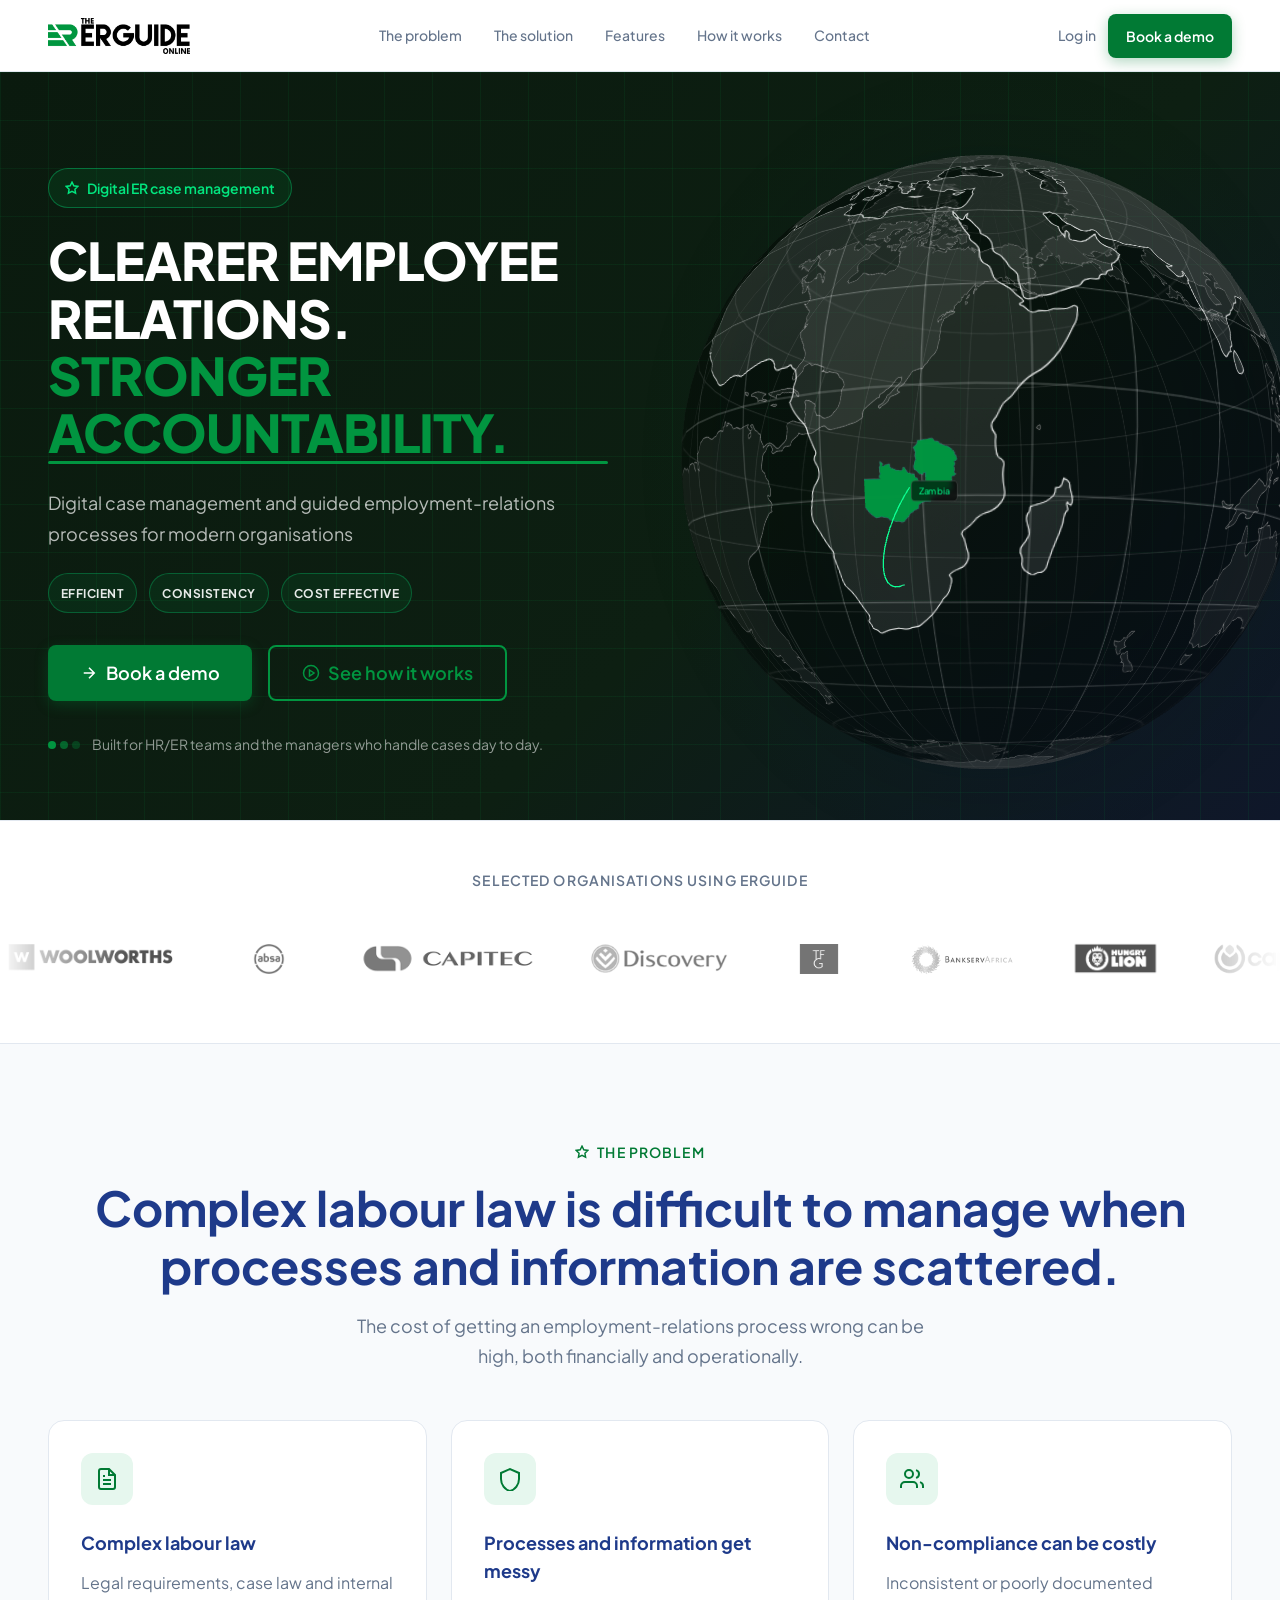
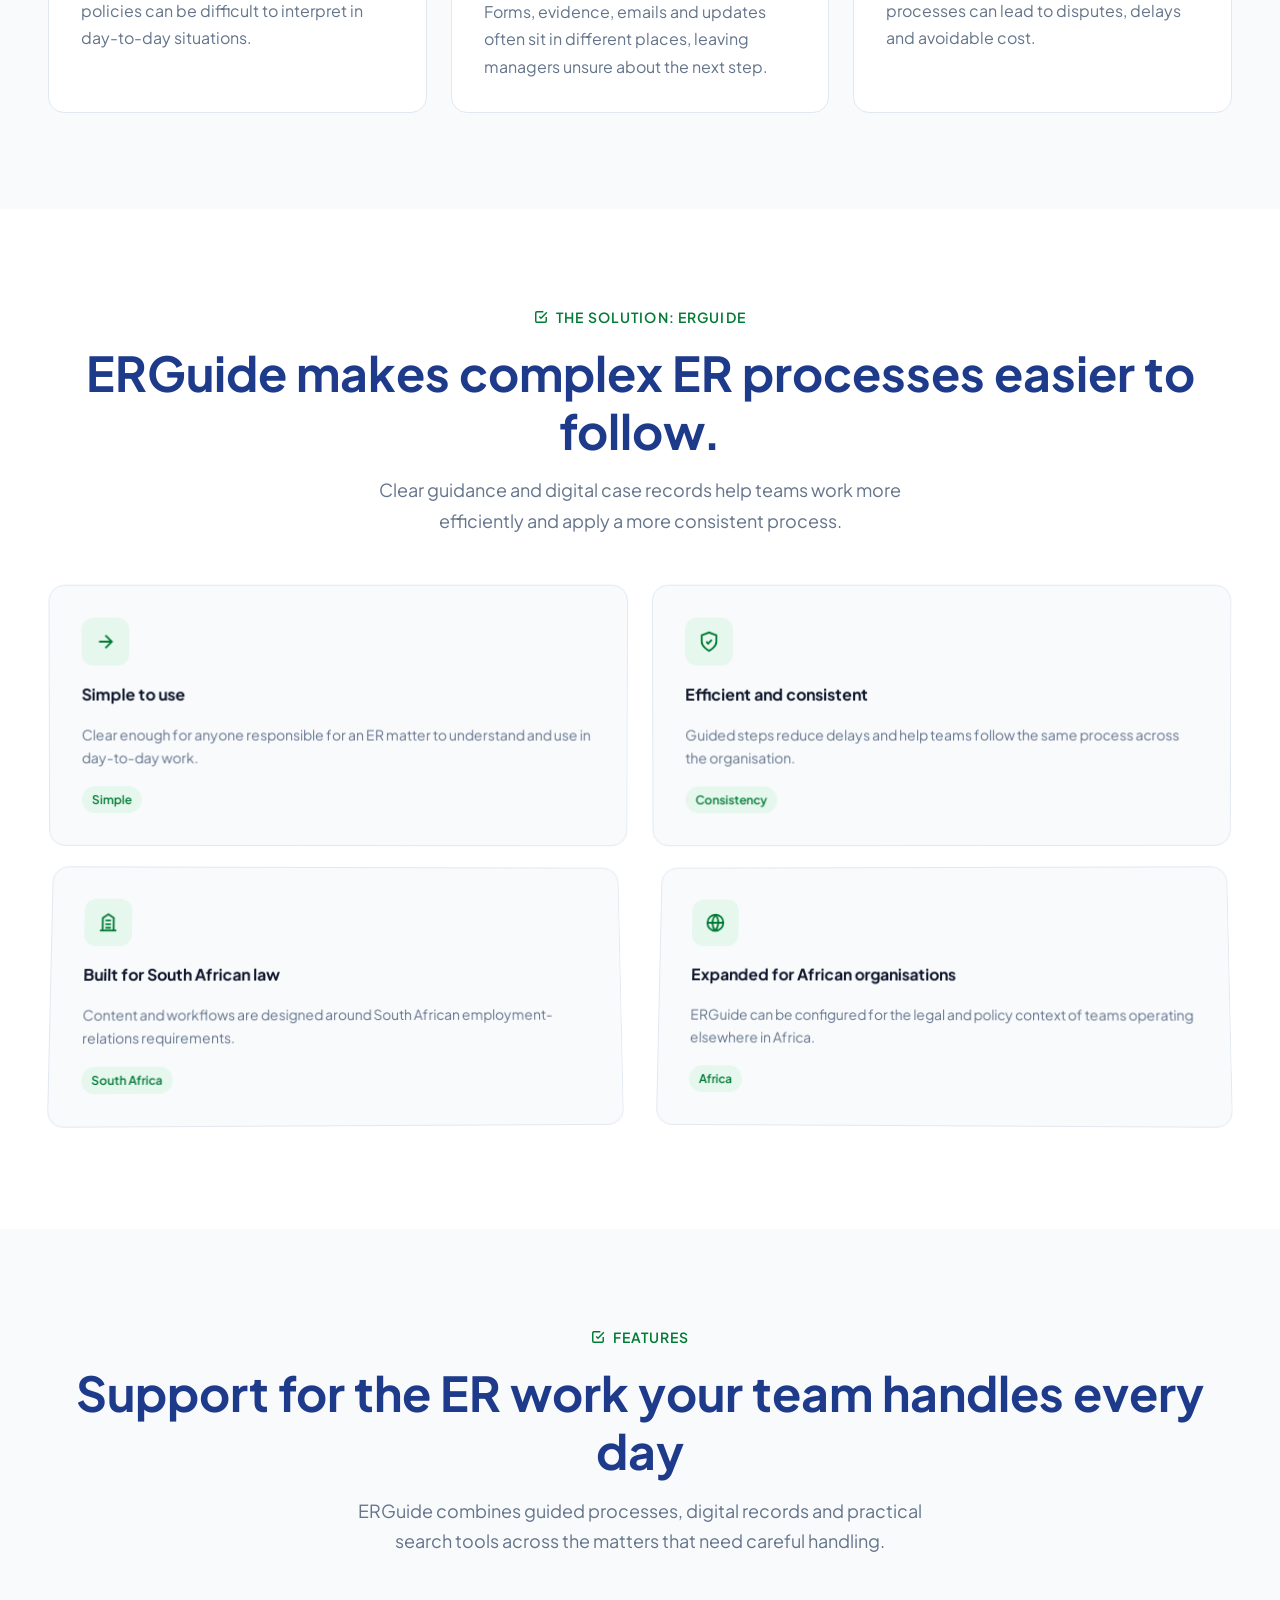
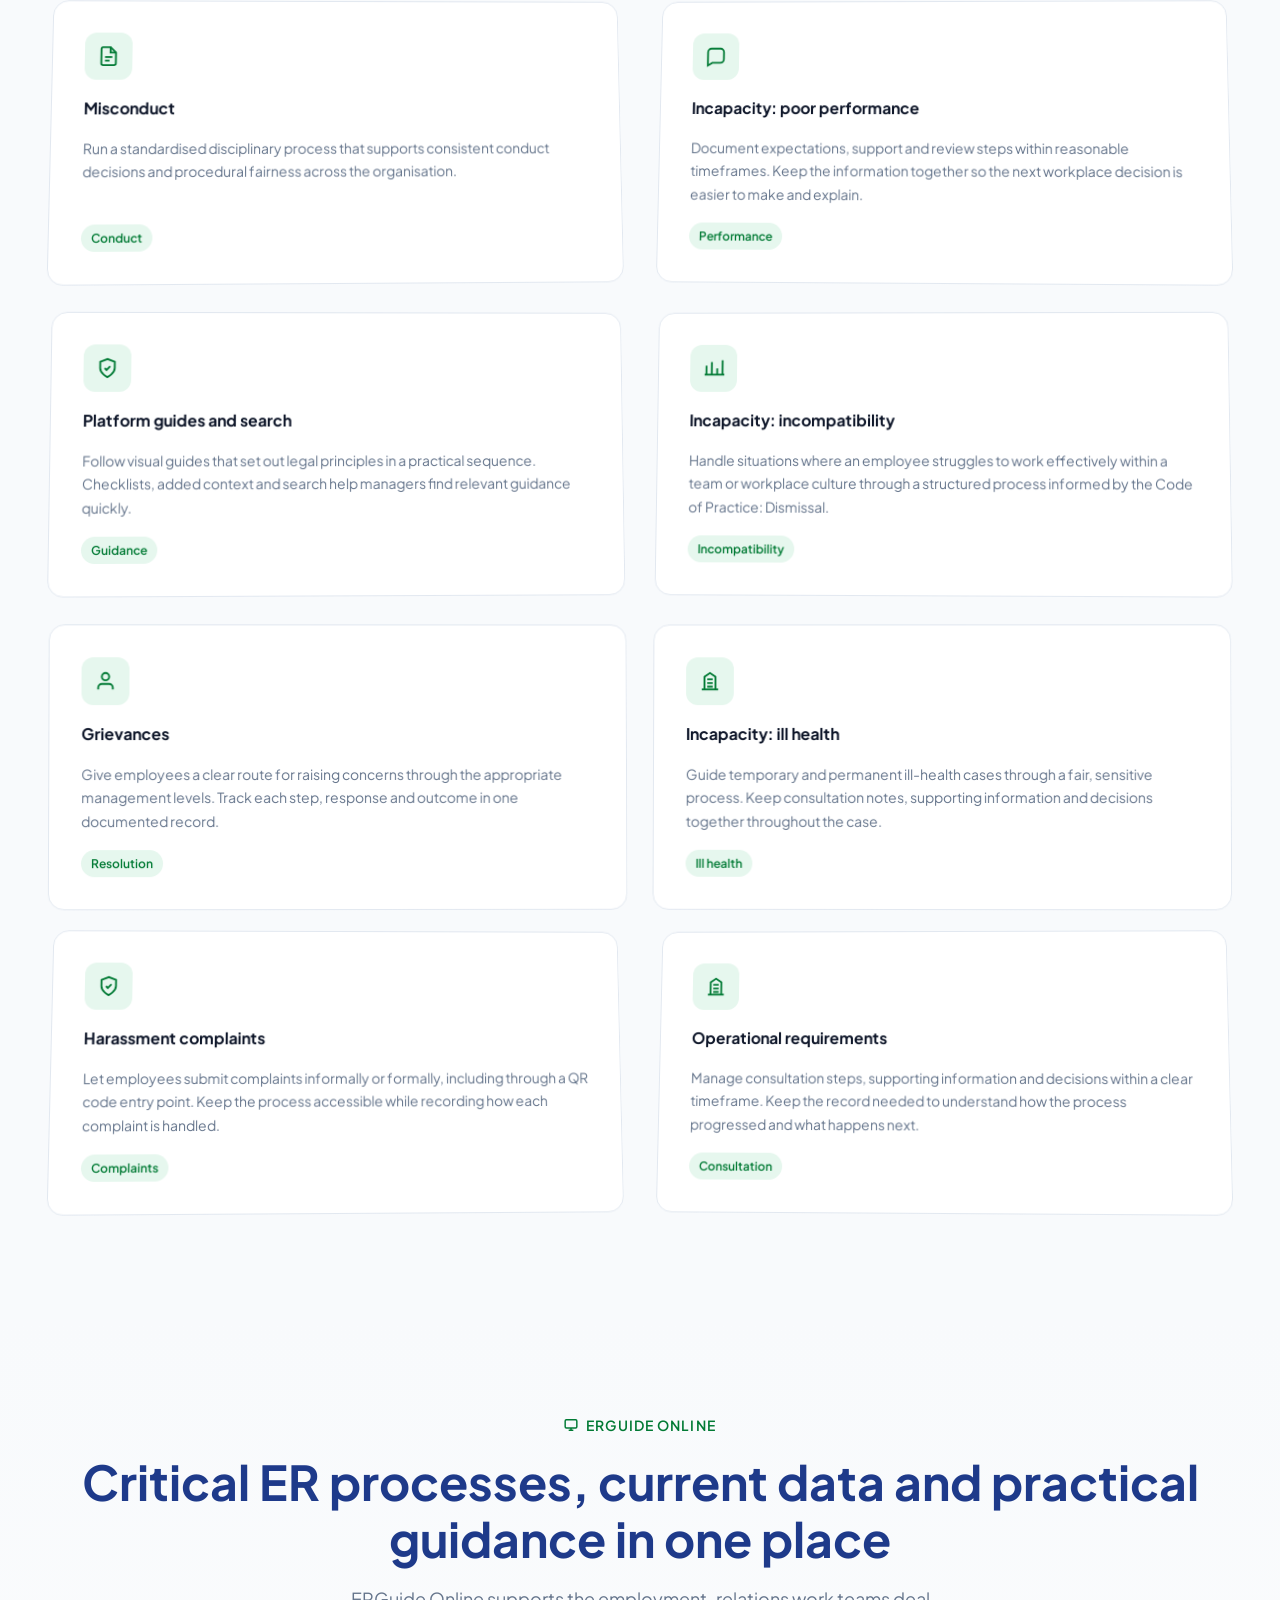
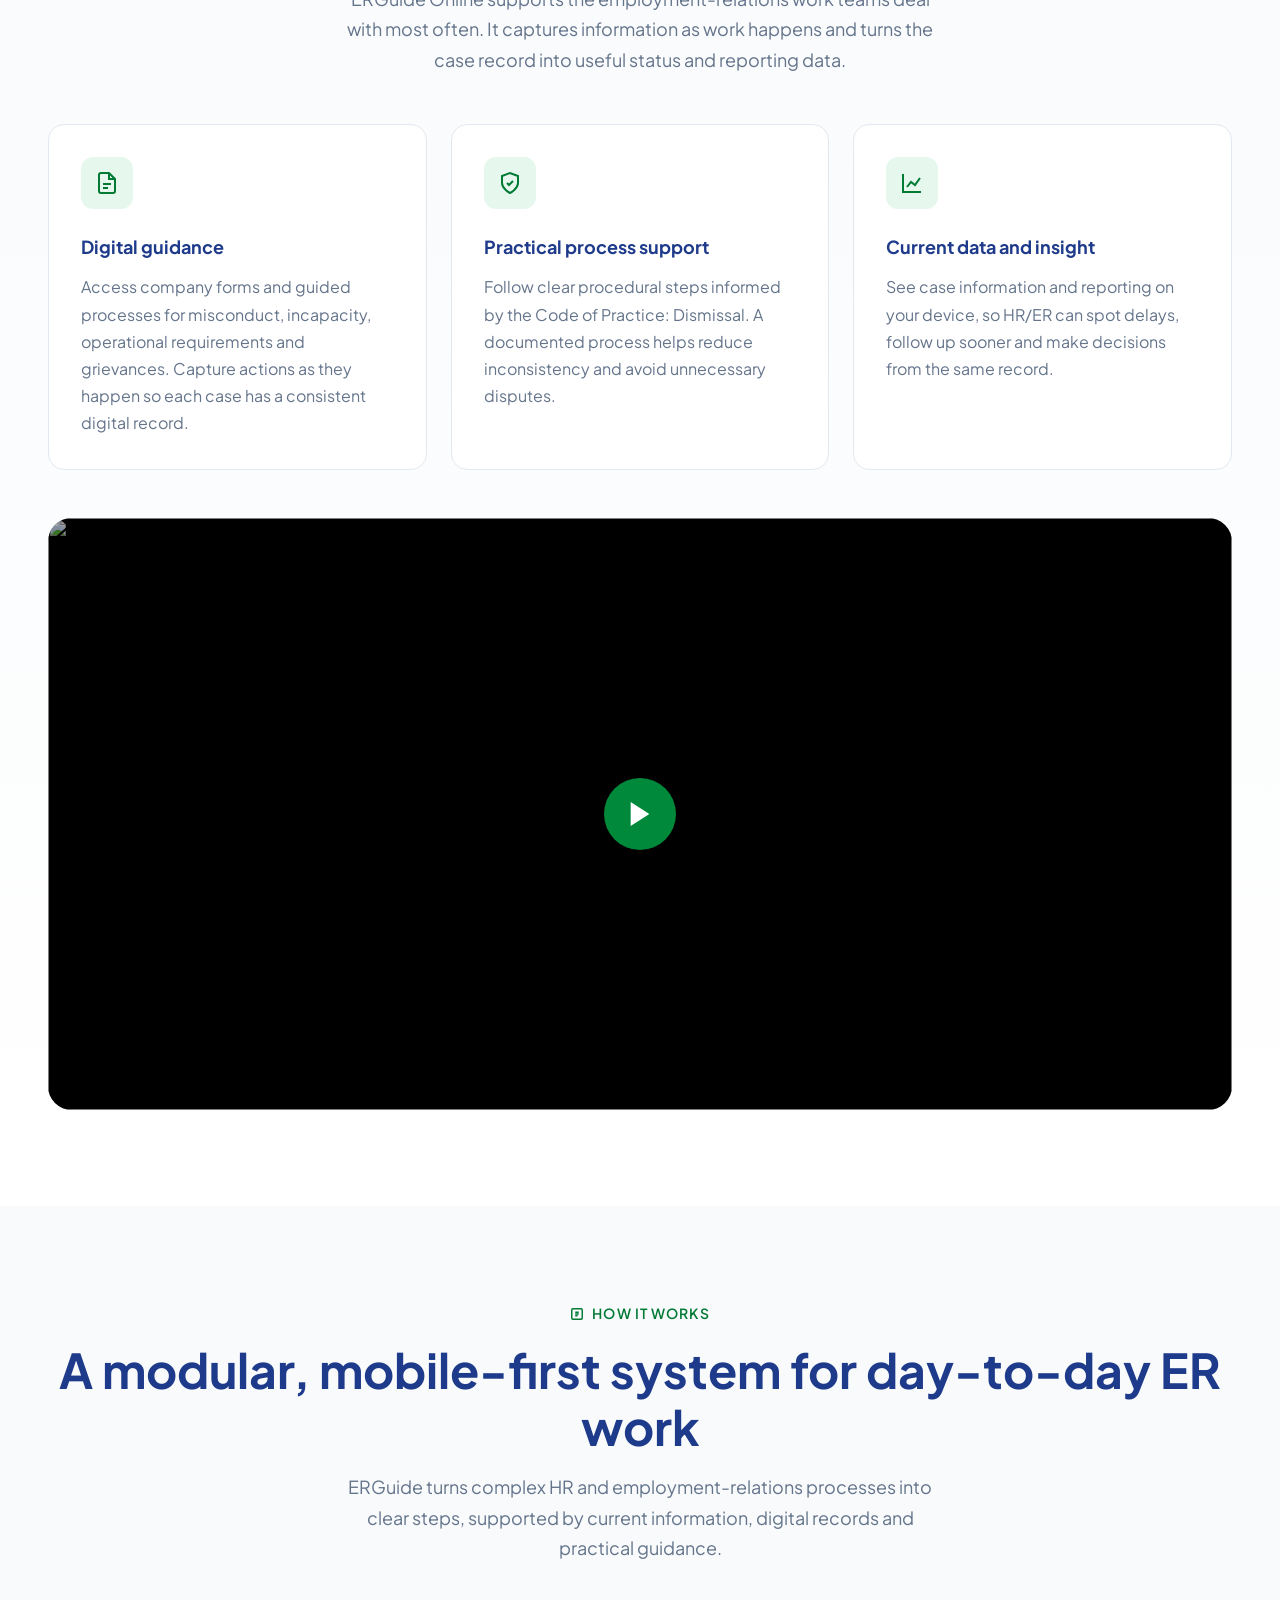
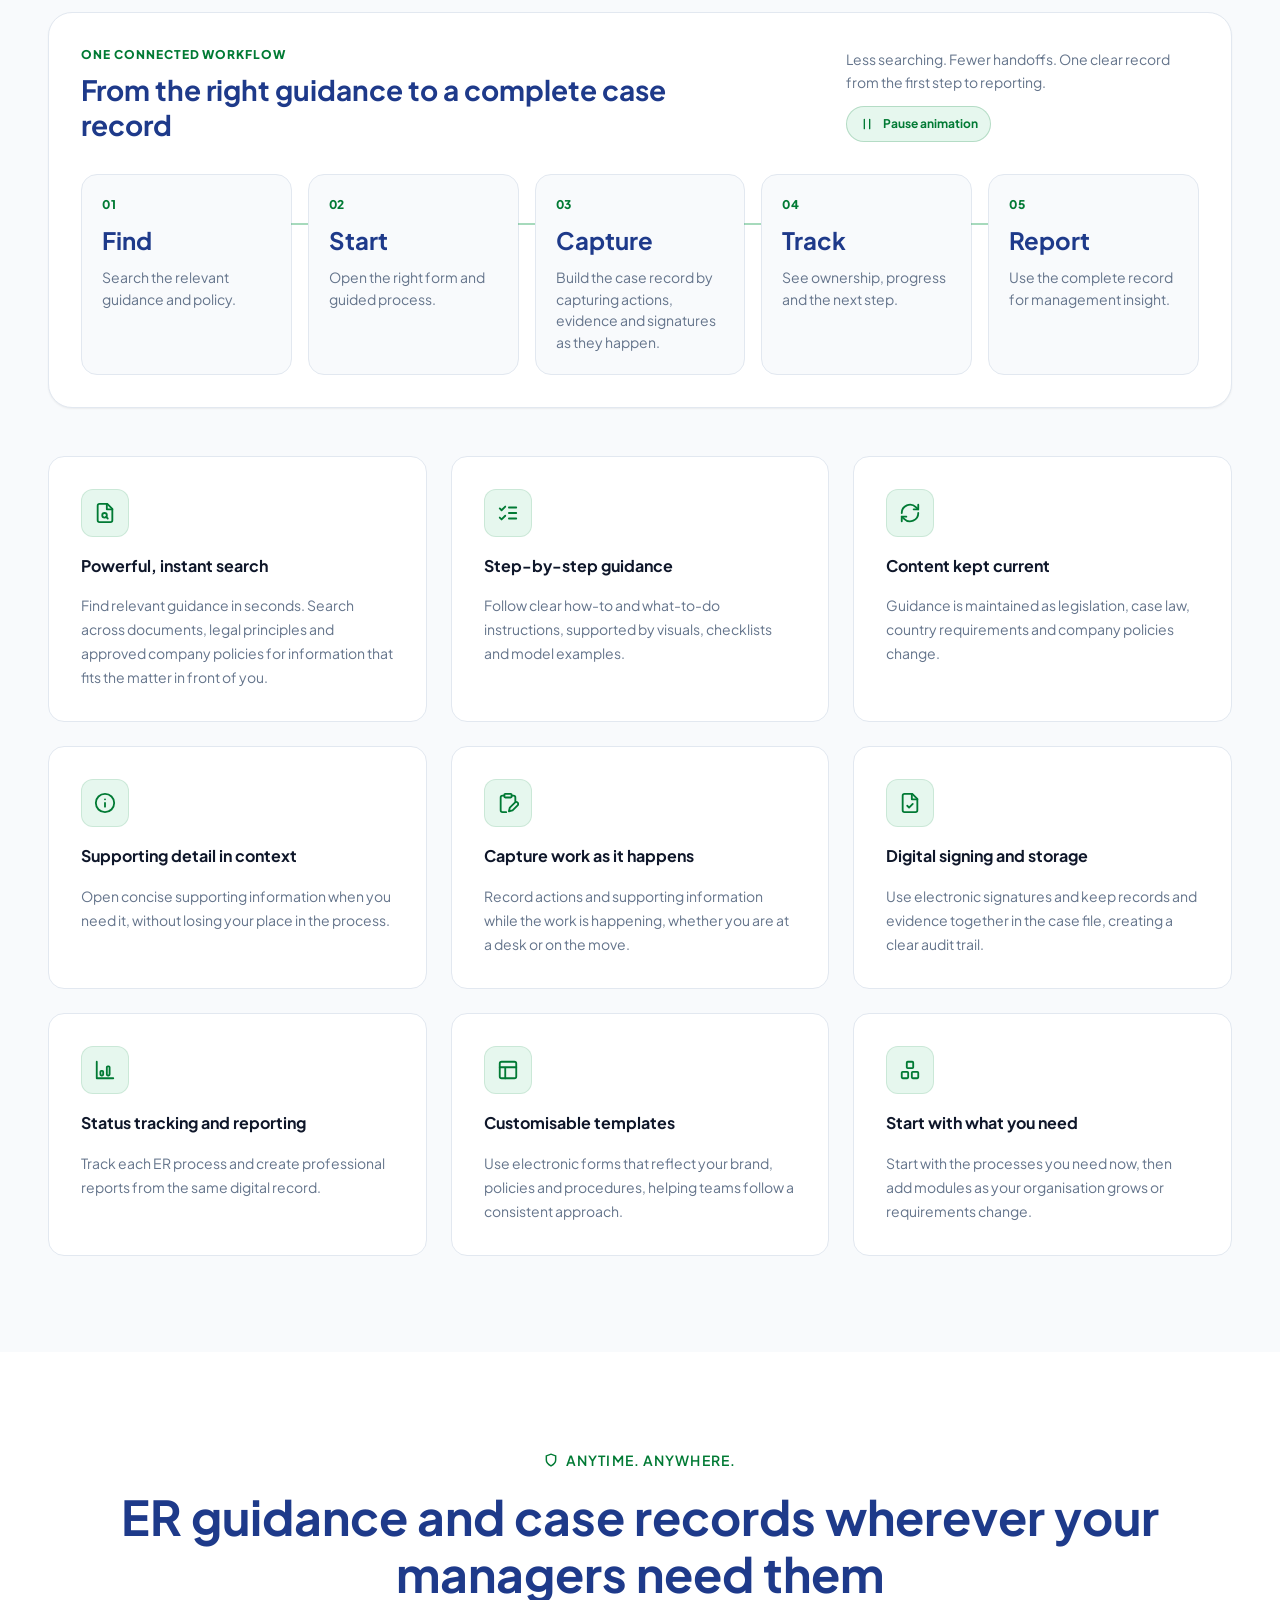
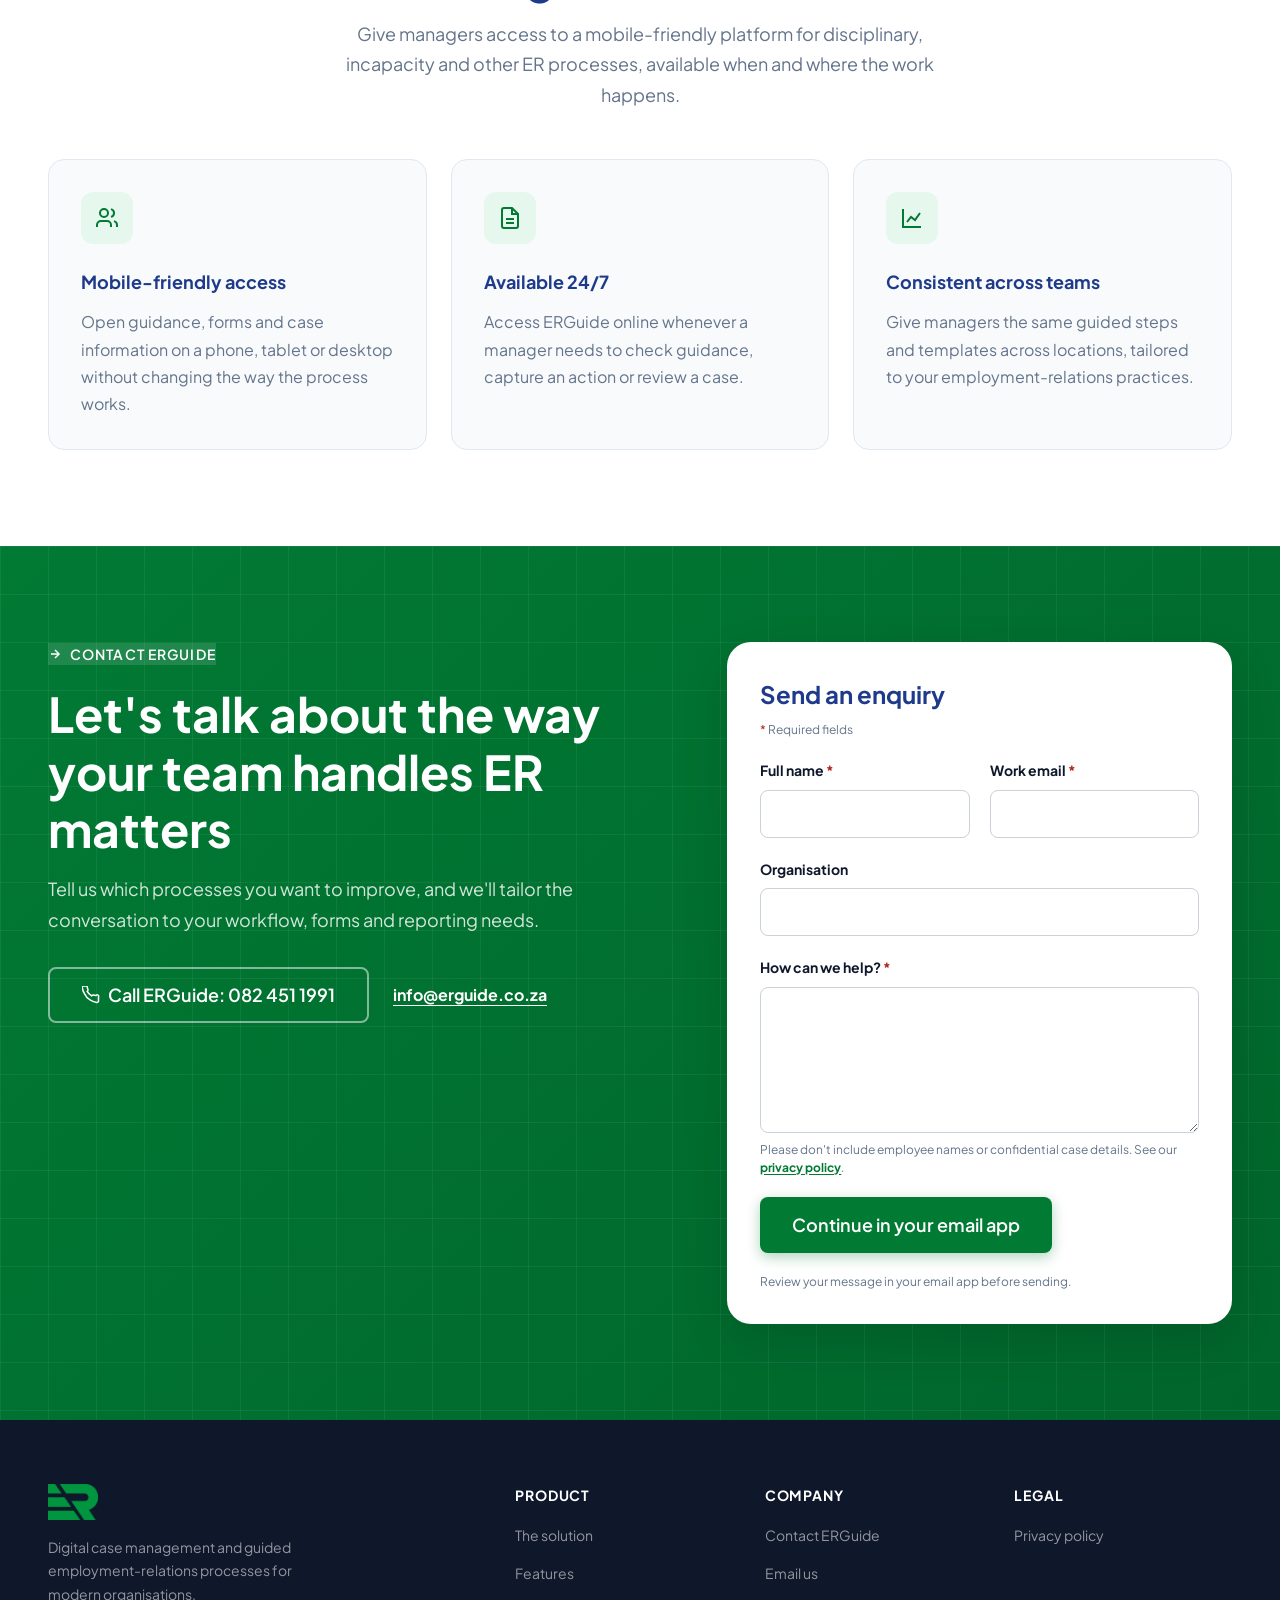
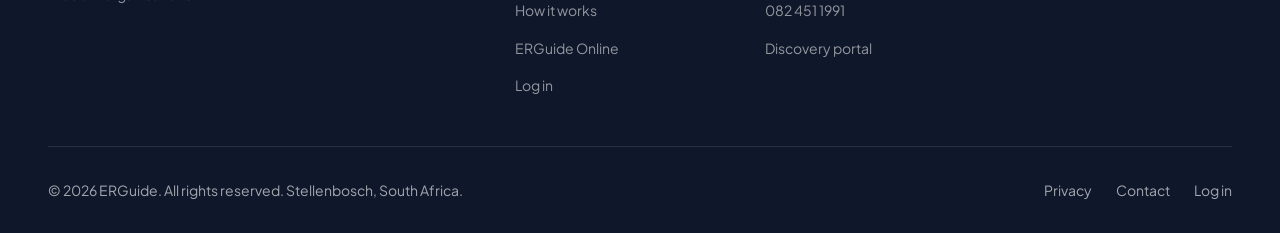
==== commit 79961b0a: "visual updated" ====
--- a/New Website/index.html
+++ b/New Website/index.html
@@ -122,7 +122,7 @@
     </nav>
 
     <div class="navbar-actions">
-      <a href="https://er.phifilms.co.za/login" class="navbar-login">Log in</a>
+      <a href="https://erguide.co.za/login" class="navbar-login">Log in</a>
       <a href="#contact" class="btn btn-primary btn-sm">Book a demo</a>
       <button class="hamburger" aria-label="Toggle menu" aria-expanded="false" aria-controls="mobile-menu">
         <span></span><span></span><span></span>
@@ -142,7 +142,7 @@
     <a href="#contact">Contact</a>
   </nav>
   <div class="mobile-cta">
-    <a href="https://er.phifilms.co.za/login" class="mobile-login">Log in</a>
+    <a href="https://erguide.co.za/login" class="mobile-login">Log in</a>
     <a href="#contact" class="btn btn-primary" style="width:100%;justify-content:center;">Book a demo</a>
   </div>
 </div>
@@ -586,7 +586,14 @@
           <span class="workflow-eyebrow">One connected workflow</span>
           <h3 id="workflow-journey-title">From the right guidance to a complete case record</h3>
         </div>
-        <p>Less searching. Fewer handoffs. One clear record from the first step to reporting.</p>
+        <div class="workflow-journey-aside">
+          <p>Less searching. Fewer handoffs. One clear record from the first step to reporting.</p>
+          <button class="workflow-toggle" id="workflowToggle" type="button" aria-pressed="false" hidden>
+            <svg class="workflow-toggle-pause" width="16" height="16" viewBox="0 0 24 24" fill="none" stroke="currentColor" stroke-width="2" stroke-linecap="round" aria-hidden="true"><path d="M8 5v14M16 5v14"/></svg>
+            <svg class="workflow-toggle-play" width="16" height="16" viewBox="0 0 24 24" fill="none" stroke="currentColor" stroke-width="2" stroke-linejoin="round" aria-hidden="true"><path d="m8 5 11 7-11 7z"/></svg>
+            <span>Pause animation</span>
+          </button>
+        </div>
       </div>
 
       <ol class="workflow-rail">
@@ -813,7 +820,7 @@
           <li><a href="#processes">Features</a></li>
           <li><a href="#features">How it works</a></li>
           <li><a href="#showcase">ERGuide Online</a></li>
-          <li><a href="https://er.phifilms.co.za/login">Log in</a></li>
+          <li><a href="https://erguide.co.za/login">Log in</a></li>
         </ul>
       </div>
 
@@ -843,7 +850,7 @@
       <div class="footer-links">
         <a href="assets/privacy.pdf" target="_blank" rel="noopener">Privacy</a>
         <a href="mailto:info@erguide.co.za">Contact</a>
-        <a href="https://er.phifilms.co.za/login">Log in</a>
+        <a href="https://erguide.co.za/login">Log in</a>
       </div>
     </div>
   </div>
--- a/New Website/css/style.css
+++ b/New Website/css/style.css
@@ -1007,12 +1007,43 @@
   line-height: 1.25;
 }
 
-.workflow-journey-header > p {
+.workflow-journey-aside {
   max-width: 430px;
+  display: flex;
+  flex-direction: column;
+  align-items: flex-start;
+  gap: var(--space-3);
+}
+
+.workflow-journey-aside p {
   color: var(--color-muted);
   font-size: var(--text-sm);
   line-height: 1.65;
 }
+
+.workflow-toggle {
+  display: inline-flex;
+  min-height: 36px;
+  align-items: center;
+  gap: var(--space-2);
+  padding: 0.45rem 0.75rem;
+  border: 1px solid rgba(1,122,52,0.22);
+  border-radius: var(--radius-full);
+  background: var(--color-primary-light);
+  color: var(--color-primary-dark);
+  font-size: var(--text-xs);
+  font-weight: 700;
+  transition: background-color var(--transition-fast), border-color var(--transition-fast), color var(--transition-fast);
+}
+
+.workflow-toggle[hidden] { display: none; }
+.workflow-toggle:hover {
+  border-color: rgba(1,122,52,0.48);
+  background: #d8f3e4;
+}
+.workflow-toggle-play { display: none; }
+.workflow-toggle[aria-pressed="true"] .workflow-toggle-pause { display: none; }
+.workflow-toggle[aria-pressed="true"] .workflow-toggle-play { display: block; }
 
 .workflow-rail {
   display: grid;
@@ -1031,6 +1062,7 @@
   border: 1px solid var(--color-border);
   border-radius: var(--radius-xl);
   background: var(--color-bg);
+  transition: background-color 280ms ease, border-color 280ms ease, box-shadow 280ms ease, transform 280ms ease;
 }
 
 .workflow-stage:not(:last-child)::after {
@@ -1041,6 +1073,7 @@
   width: 2px;
   height: calc(var(--space-4) + 1px);
   background: rgba(1,149,64,0.35);
+  transition: background-color 280ms ease, box-shadow 280ms ease;
 }
 
 .workflow-number {
@@ -1050,28 +1083,44 @@
   font-size: var(--text-xs);
   font-weight: 800;
   letter-spacing: 0.05em;
+  transition: color 260ms ease;
 }
 
 .workflow-stage strong {
   color: var(--color-secondary);
   font-size: var(--text-xl);
   line-height: 1.2;
+  transition: color 260ms ease;
 }
 
 .workflow-stage p {
   color: var(--color-muted);
   font-size: var(--text-sm);
   line-height: 1.55;
-}
-
-.workflow-stage-highlight {
+  transition: color 260ms ease;
+}
+
+.workflow-stage-highlight,
+.workflow-stage-active {
   border-color: var(--color-secondary);
   background: var(--color-secondary);
 }
 
-.workflow-stage-highlight .workflow-number { color: #53e59b; }
-.workflow-stage-highlight strong { color: #fff; }
-.workflow-stage-highlight p { color: rgba(255,255,255,0.76); }
+.workflow-stage-highlight .workflow-number,
+.workflow-stage-active .workflow-number { color: #53e59b; }
+.workflow-stage-highlight strong,
+.workflow-stage-active strong { color: #fff; }
+.workflow-stage-highlight p,
+.workflow-stage-active p { color: rgba(255,255,255,0.8); }
+
+.workflow-stage-active {
+  box-shadow: 0 10px 24px rgba(15,35,58,0.14);
+}
+
+.workflow-stage-active:not(:last-child)::after {
+  background: #53e59b;
+  box-shadow: 0 0 10px rgba(83,229,155,0.48);
+}
 
 @media (min-width: 768px) {
   .workflow-journey-header {
@@ -1644,28 +1693,52 @@
   transform: translateY(0);
 }
 
-/* Restrained fold-out motion for solution and process cards */
-.solution-grid .feature-card.reveal,
-.process-grid .feature-card.reveal {
+/* Separate transform layers keep reveal, scroll depth and hover independent */
+.scroll-card-shell,
+.scroll-card-motion {
+  display: flex;
+  width: 100%;
+  min-width: 0;
+  transform-style: preserve-3d;
+}
+
+.scroll-card-surface {
+  min-width: 0;
+  height: 100%;
+  flex: 1;
+  backface-visibility: hidden;
+}
+
+.solution-grid .scroll-card-shell.reveal,
+.process-grid .scroll-card-shell.reveal {
   transform-origin: 50% 0;
   transform: perspective(900px) translateY(12px) rotateX(-3deg) scale(0.99);
   transition:
     opacity 440ms ease,
-    transform 520ms cubic-bezier(0.22, 1, 0.36, 1),
-    background-color var(--transition-base),
-    border-color var(--transition-base),
-    box-shadow var(--transition-base);
-}
-
-.solution-grid .feature-card.reveal:nth-child(even),
-.process-grid .feature-card.reveal:nth-child(even) {
-  transition-delay: 45ms, 45ms, 0ms, 0ms, 0ms;
-}
-
-.solution-grid .feature-card.reveal.visible,
-.process-grid .feature-card.reveal.visible {
+    transform 520ms cubic-bezier(0.22, 1, 0.36, 1);
+}
+
+.solution-grid .scroll-card-shell.reveal:nth-child(even),
+.process-grid .scroll-card-shell.reveal:nth-child(even) {
+  transition-delay: 45ms, 45ms;
+}
+
+.solution-grid .scroll-card-shell.reveal.visible,
+.process-grid .scroll-card-shell.reveal.visible {
   opacity: 1;
   transform: perspective(900px) translateY(0) rotateX(0) scale(1);
+}
+
+.scroll-card-motion.scroll-3d-live {
+  transform:
+    perspective(1100px)
+    translate3d(
+      0,
+      var(--scroll-depth-y, 0px),
+      var(--scroll-depth-z, 0px)
+    )
+    rotateX(var(--scroll-depth-rx, 0deg))
+    rotateY(var(--scroll-depth-ry, 0deg));
 }
 
 /* The workflow steps settle in sequence when the journey enters view */
@@ -1674,8 +1747,16 @@
   transform: translateY(8px) scale(0.99);
   transition:
     opacity 320ms ease,
-    transform 360ms cubic-bezier(0.22, 1, 0.36, 1);
-  transition-delay: var(--workflow-delay, 120ms);
+    transform 360ms cubic-bezier(0.22, 1, 0.36, 1),
+    background-color 280ms ease,
+    border-color 280ms ease,
+    box-shadow 280ms ease;
+  transition-delay:
+    var(--workflow-delay, 120ms),
+    var(--workflow-delay, 120ms),
+    0ms,
+    0ms,
+    0ms;
 }
 
 .workflow-journey.workflow-motion-ready.workflow-visible .workflow-stage {
@@ -1709,12 +1790,6 @@
 }
 
 @media (hover: hover) and (pointer: fine) and (prefers-reduced-motion: no-preference) {
-  .solution-grid .feature-card.reveal.visible:hover,
-  .process-grid .feature-card.reveal.visible:hover {
-    transform: perspective(900px) translateY(-3px) rotateX(0) scale(1);
-    transition-delay: 0ms;
-  }
-
   .how-grid .feature-card.reveal.visible:hover {
     transform: translateY(-4px);
   }
@@ -1763,11 +1838,25 @@
   }
   .logo-group + .logo-group { display: none; }
   .reveal { opacity: 1; transform: none; transition-delay: 0ms !important; }
+  .solution-grid .scroll-card-shell.reveal,
+  .solution-grid .scroll-card-shell.reveal.visible,
+  .process-grid .scroll-card-shell.reveal,
+  .process-grid .scroll-card-shell.reveal.visible {
+    opacity: 1;
+    transform: none;
+    transition: none;
+  }
+  .scroll-card-motion,
+  .scroll-card-motion.scroll-3d-live {
+    transform: none;
+  }
   .workflow-journey.workflow-motion-ready .workflow-stage {
     opacity: 1;
     transform: none;
     transition: none;
   }
+  .workflow-toggle { display: none !important; }
+  .workflow-stage-active { box-shadow: none; }
   .hero-badge,
   .hero-title-line1,
   .hero-title .highlight,
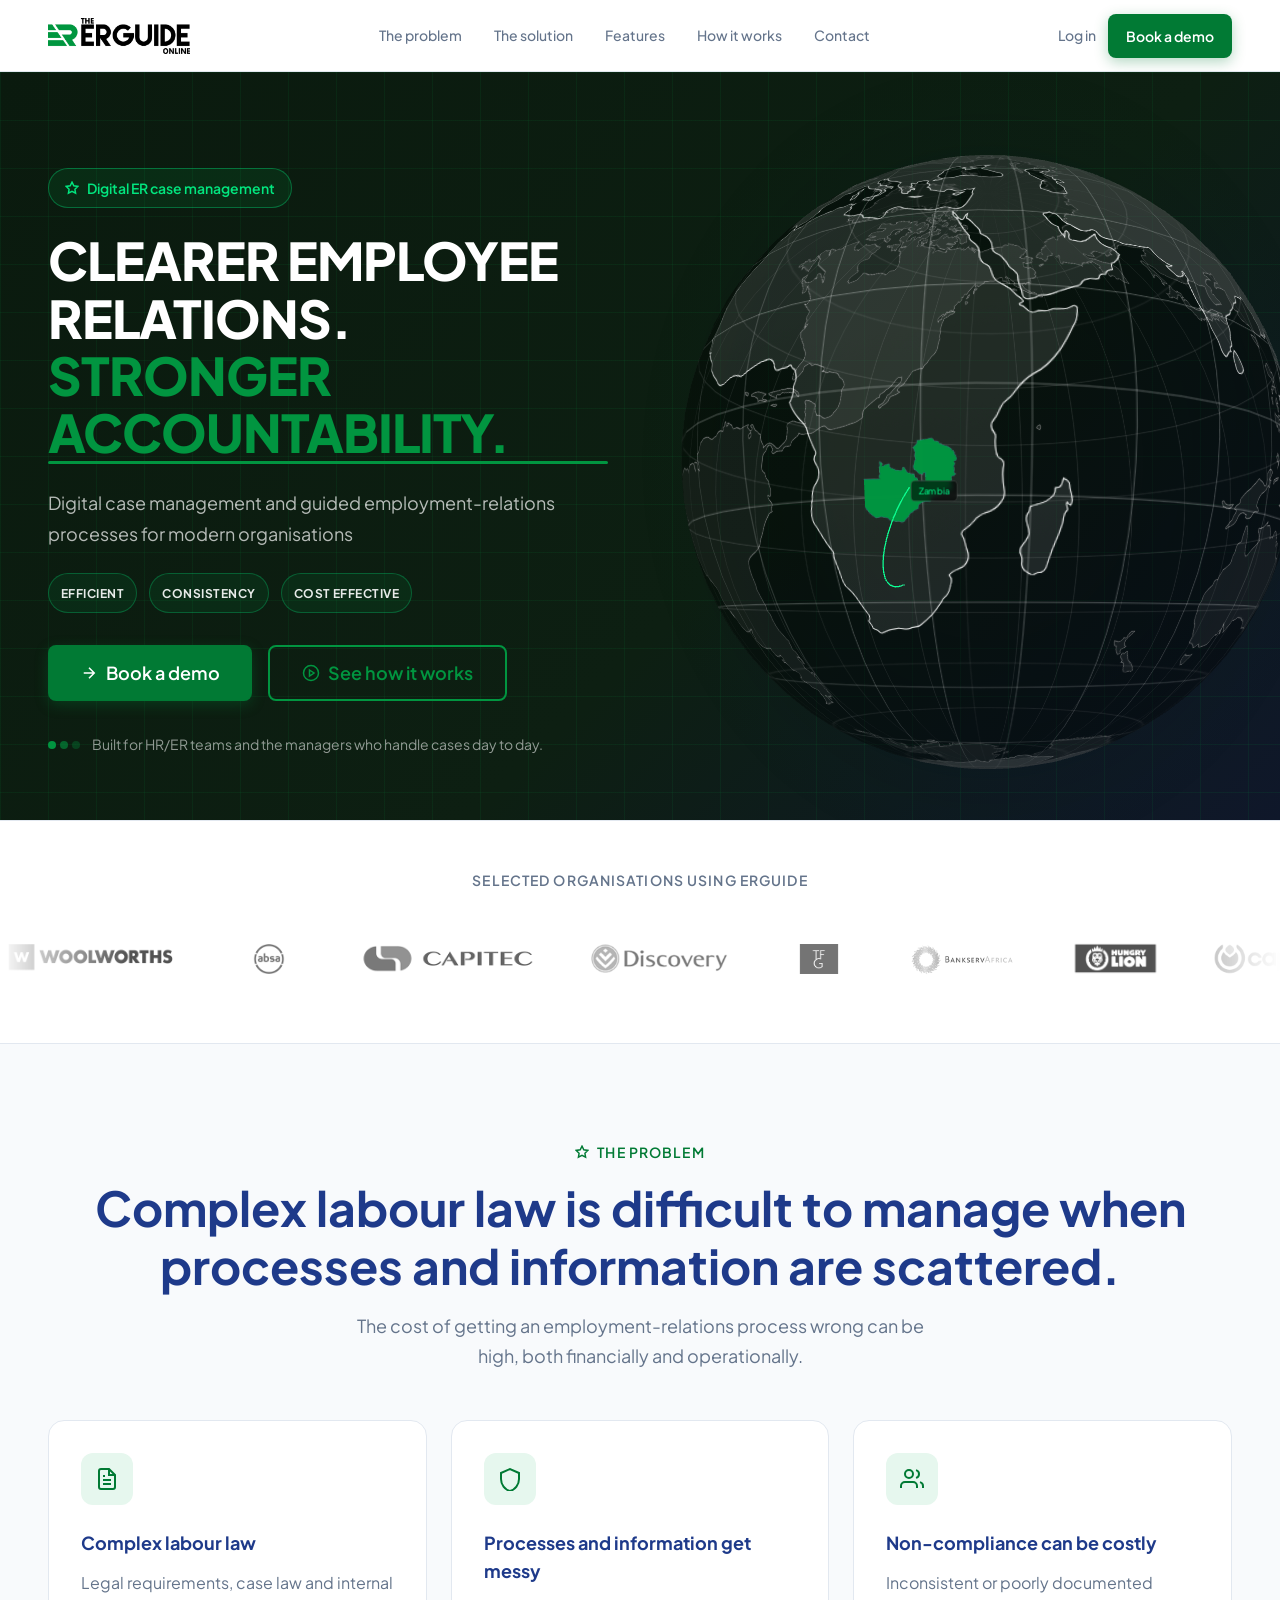
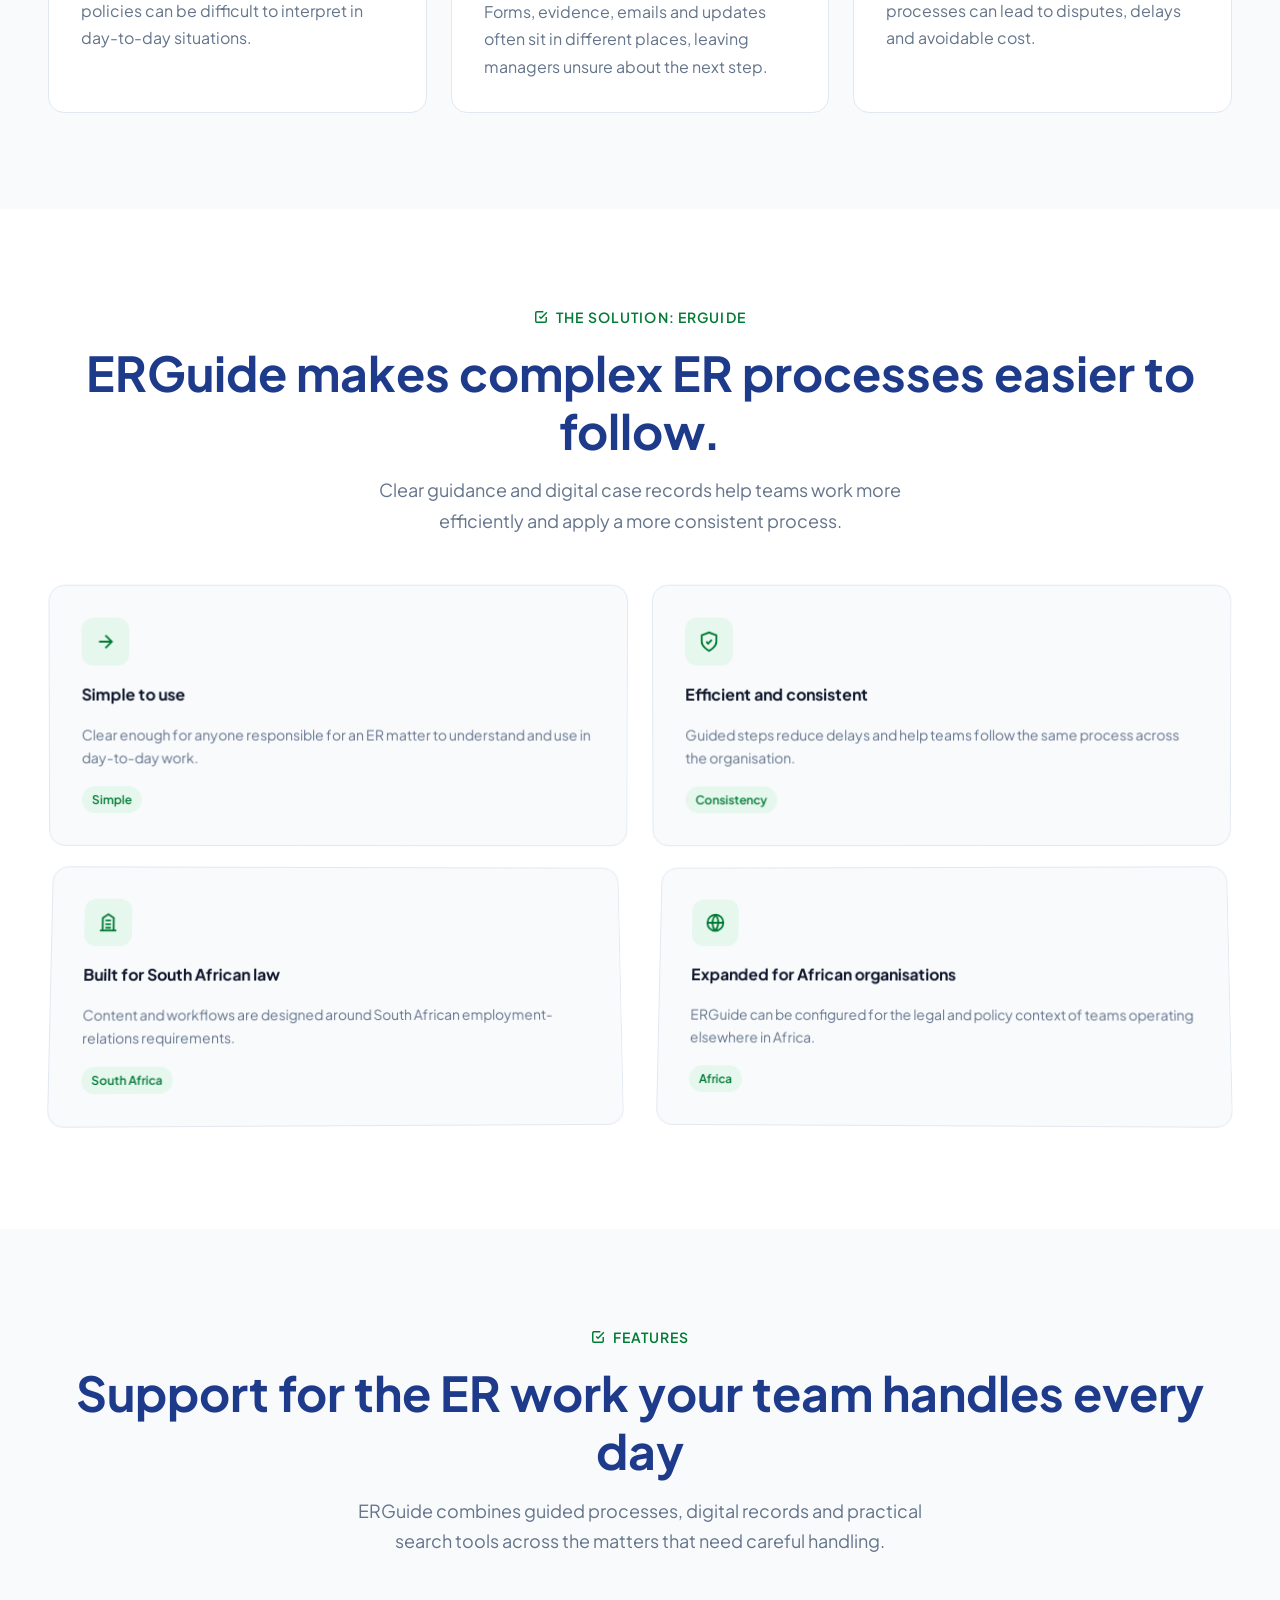
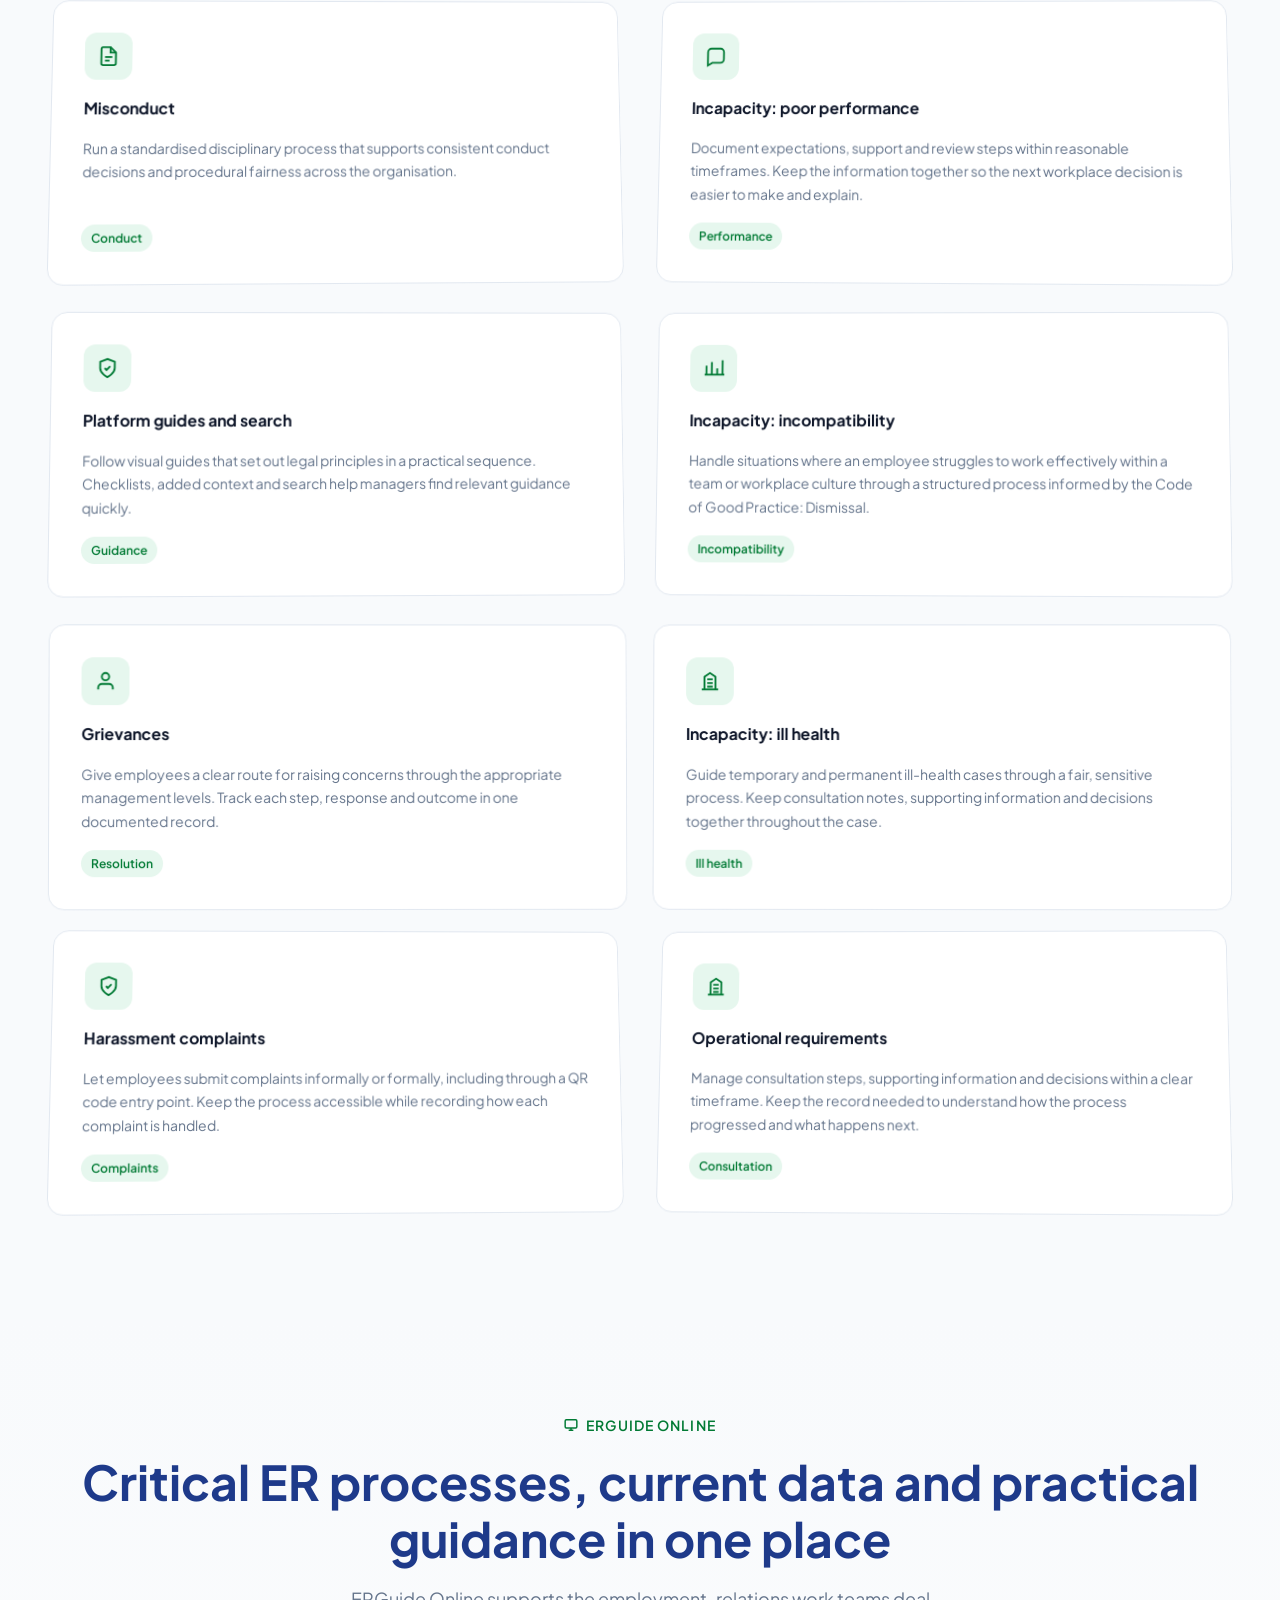
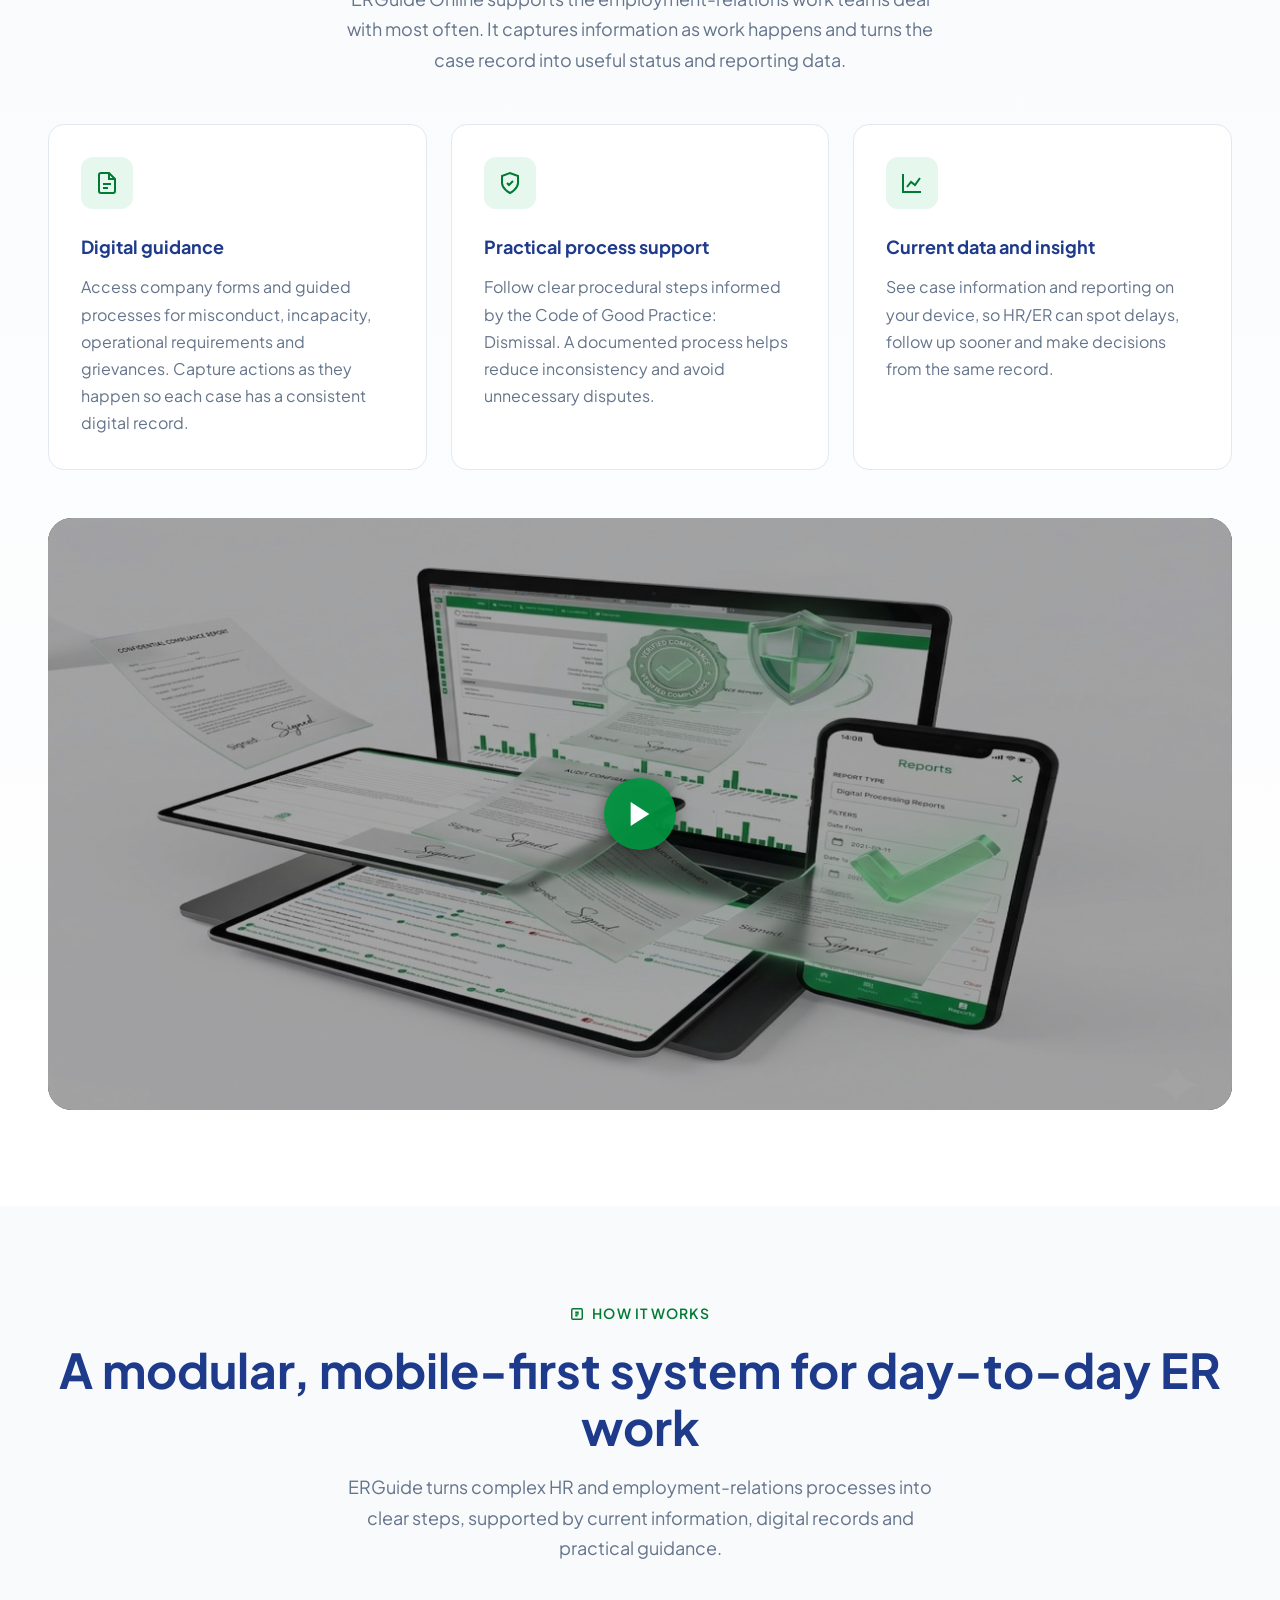
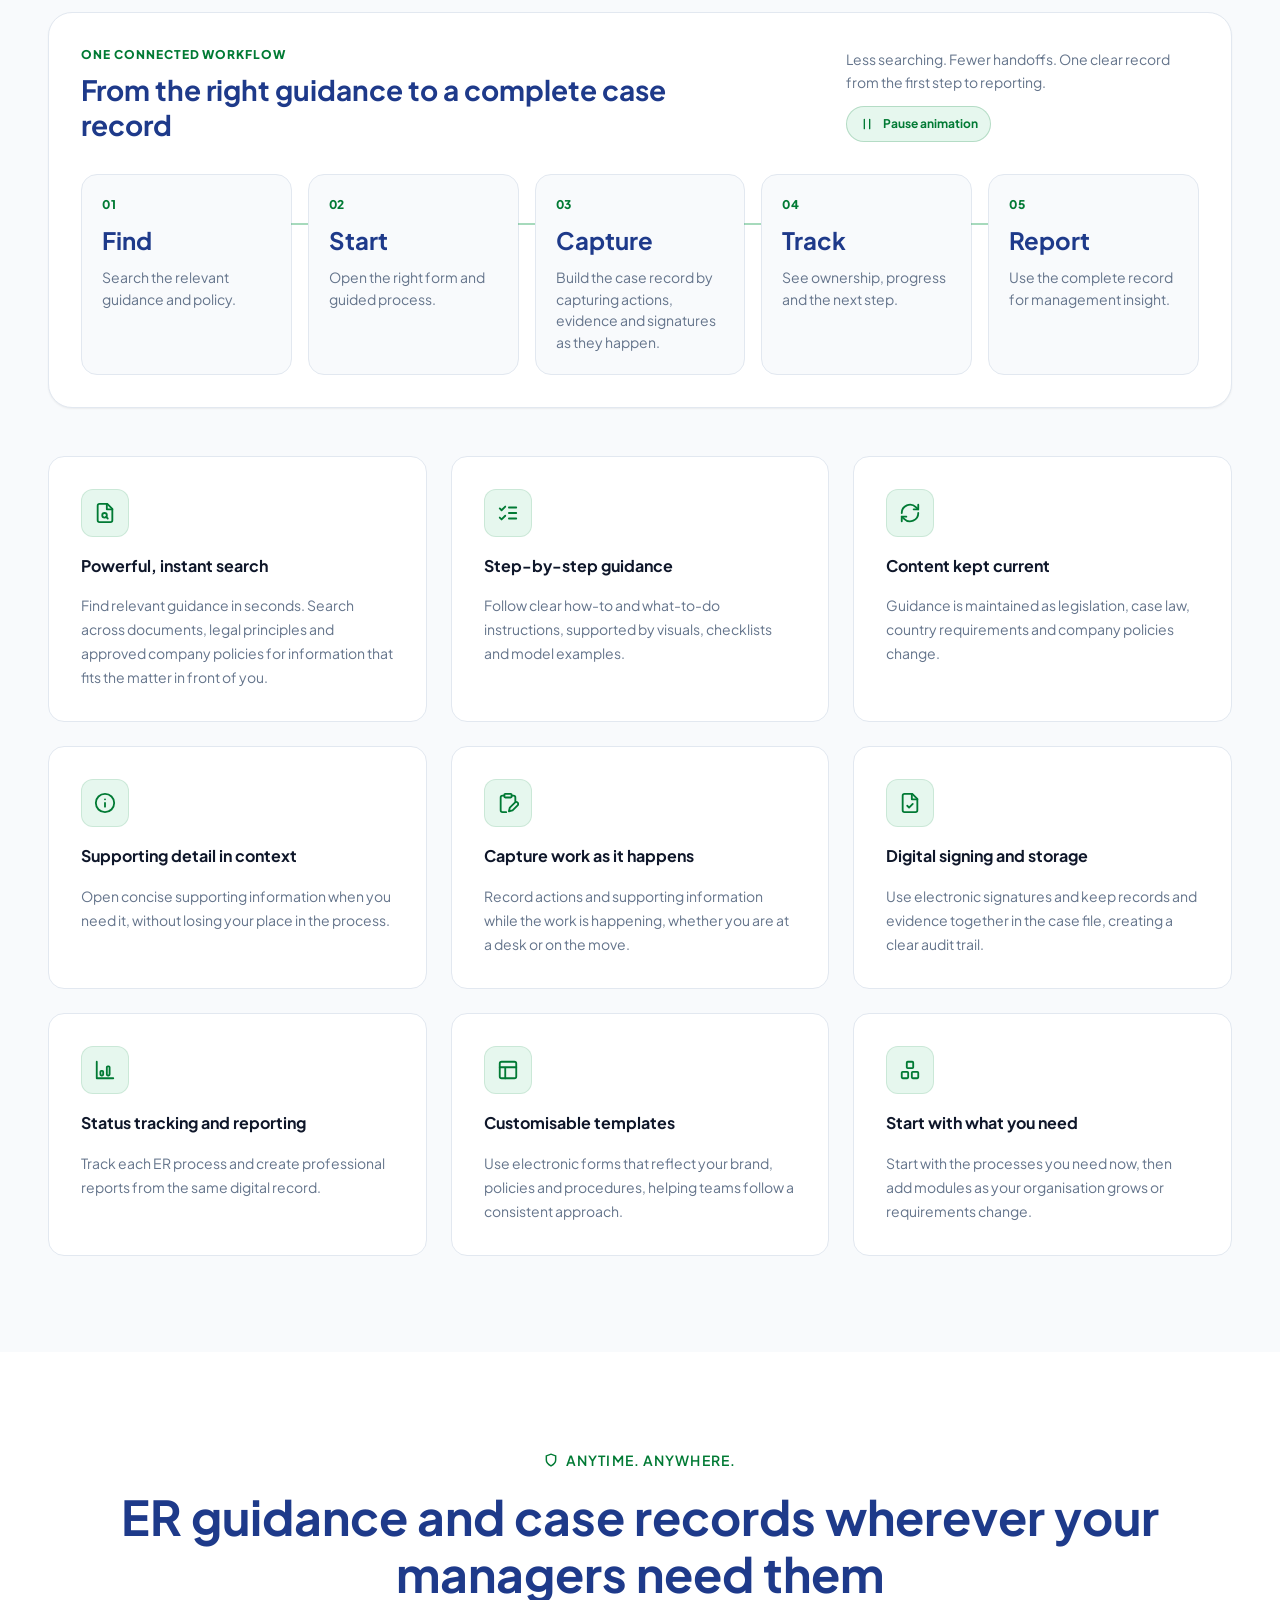
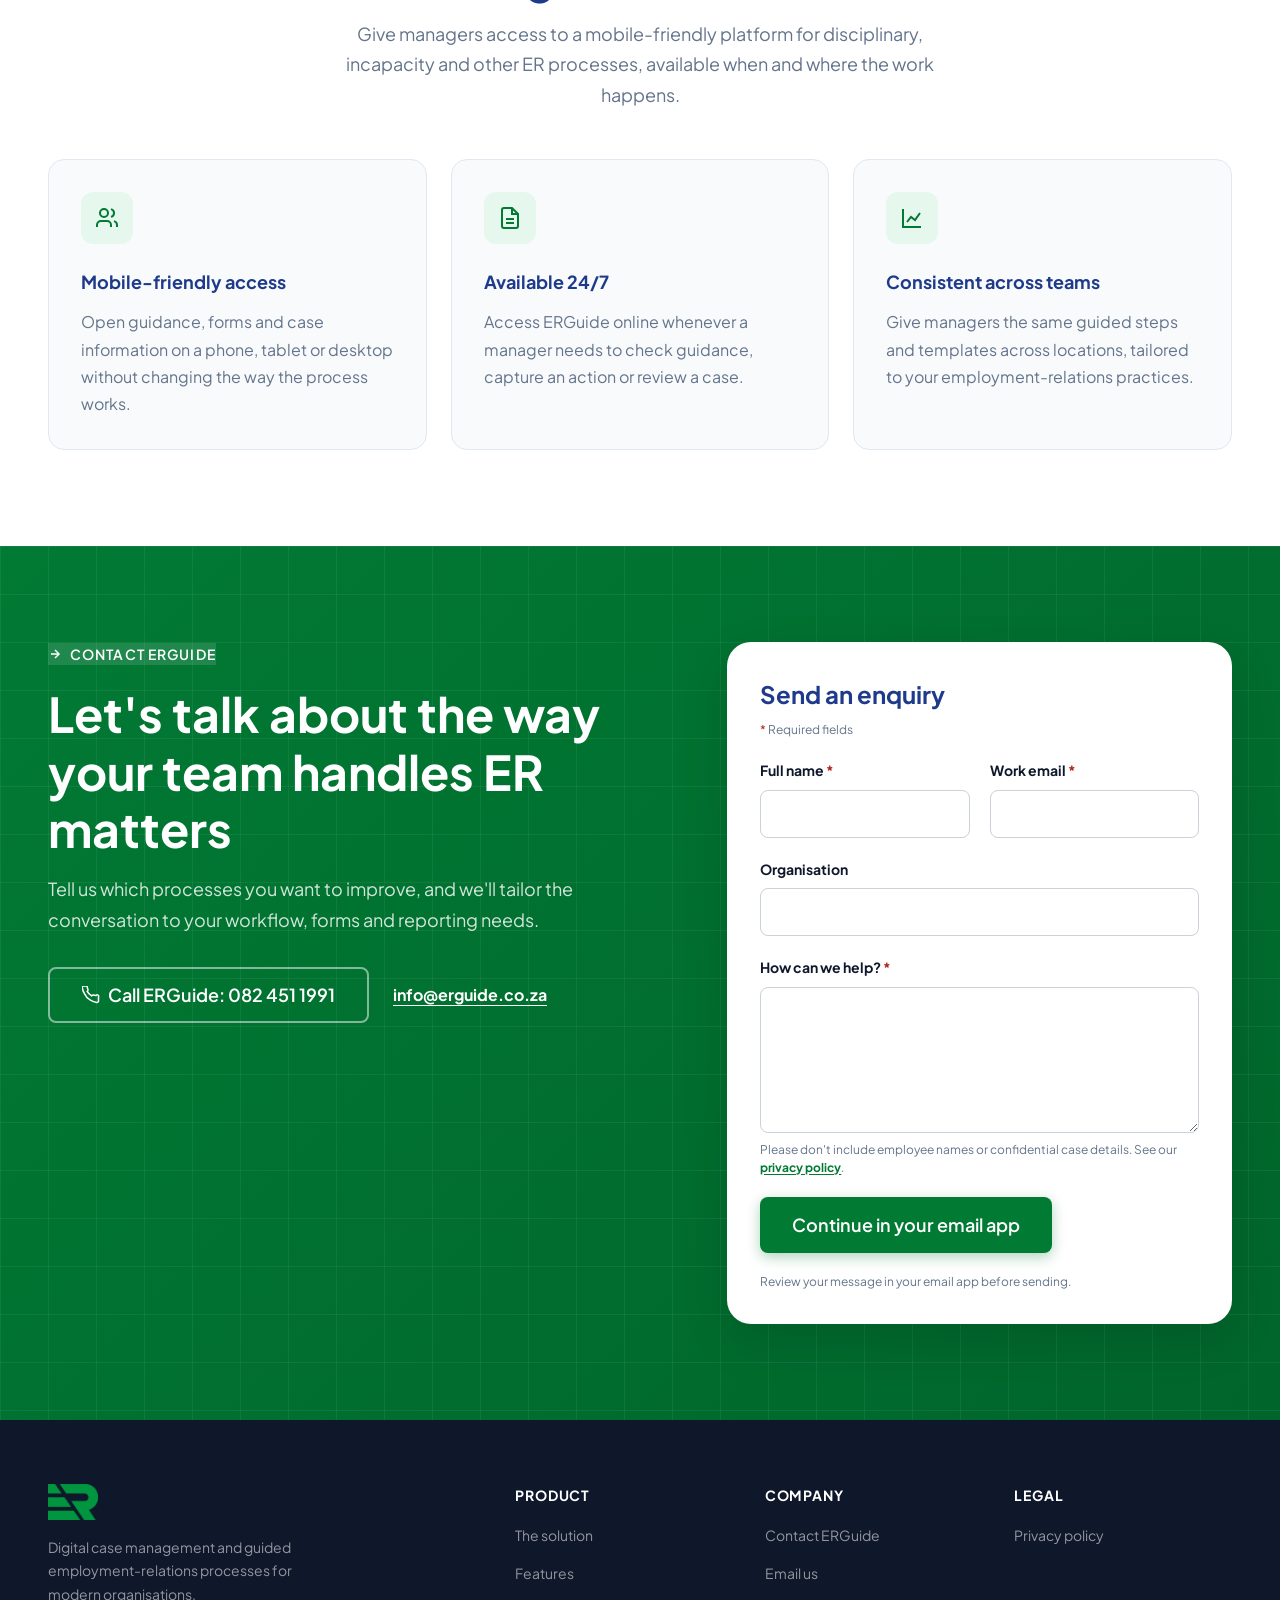
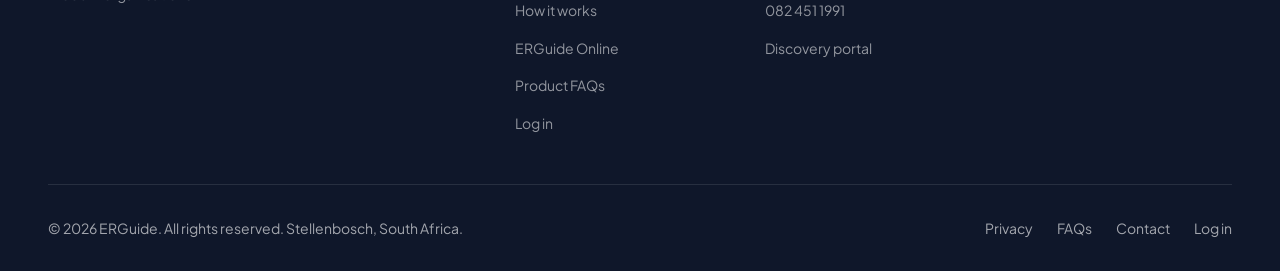
==== commit 14aa537c: "SEO updates and FAQ" ====
--- a/New Website/index.html
+++ b/New Website/index.html
@@ -3,12 +3,13 @@
 <head>
   <meta charset="UTF-8" />
   <meta name="viewport" content="width=device-width, initial-scale=1.0" />
+  <script>document.documentElement.classList.add('js');</script>
 
   <!-- Primary SEO -->
   <title>ERGuide | Digital Employment Relations Case Management</title>
-  <meta name="description" content="Digital case management and guided employment-relations processes for modern organisations." />
+  <meta name="description" content="ERGuide helps South African and African organisations manage misconduct, incapacity, grievances and other ER processes with guided digital case records." />
   <meta name="author" content="ERGuide" />
-  <meta name="robots" content="index, follow" />
+  <meta name="robots" content="index, follow, max-image-preview:large, max-snippet:-1, max-video-preview:-1" />
   <meta name="theme-color" content="#019540" />
   <link rel="canonical" href="https://www.erguide.digital/" />
 
@@ -18,8 +19,9 @@
   <meta property="og:site_name" content="ERGuide" />
   <meta property="og:locale" content="en_ZA" />
   <meta property="og:title" content="Clearer employee relations. Stronger accountability. | ERGuide" />
-  <meta property="og:description" content="Digital case management and guided employment-relations processes for modern organisations." />
+  <meta property="og:description" content="Guided employment-relations processes, digital case records, status tracking and reporting for South African and African organisations." />
   <meta property="og:image" content="https://www.erguide.digital/assets/og-image.jpg" />
+  <meta property="og:image:type" content="image/jpeg" />
   <meta property="og:image:width" content="1200" />
   <meta property="og:image:height" content="630" />
   <meta property="og:image:alt" content="ERGuide guided employment-relations case management" />
@@ -27,8 +29,9 @@
   <!-- Twitter / X Card -->
   <meta name="twitter:card" content="summary_large_image" />
   <meta name="twitter:title" content="Clearer employee relations. Stronger accountability. | ERGuide" />
-  <meta name="twitter:description" content="Digital case management and guided employment-relations processes for modern organisations." />
+  <meta name="twitter:description" content="Guided employment-relations processes, digital case records, status tracking and reporting for South African and African organisations." />
   <meta name="twitter:image" content="https://www.erguide.digital/assets/og-image.jpg" />
+  <meta name="twitter:image:alt" content="ERGuide guided employment-relations case management" />
 
   <!-- Icons -->
   <link rel="icon" type="image/svg+xml" href="assets/favicon.svg" />
@@ -72,27 +75,41 @@
           "addressLocality": "Stellenbosch",
           "postalCode": "7600",
           "addressCountry": "ZA"
-        },
-        "sameAs": []
+        }
       },
       {
         "@type": "WebSite",
         "@id": "https://www.erguide.digital/#website",
         "url": "https://www.erguide.digital/",
         "name": "ERGuide",
+        "inLanguage": "en-ZA",
         "publisher": { "@id": "https://www.erguide.digital/#organization" }
       },
       {
         "@type": "SoftwareApplication",
+        "@id": "https://www.erguide.digital/#software",
         "name": "ERGuide",
         "applicationCategory": "BusinessApplication",
+        "applicationSubCategory": "Employment relations case management",
         "operatingSystem": "Web",
         "url": "https://www.erguide.digital/",
+        "inLanguage": "en-ZA",
+        "areaServed": ["South Africa", "Africa"],
         "description": "ERGuide is a digital case-management platform with guided employment-relations processes, search, digital records, status tracking and reporting.",
-        "offers": {
-          "@type": "Offer",
-          "availability": "https://schema.org/OnlineOnly"
+        "featureList": [
+          "Guided employment-relations processes",
+          "Digital case records",
+          "Search across guidance and approved company content",
+          "Electronic signatures and record storage",
+          "Status tracking and reporting",
+          "Customisable forms and templates",
+          "Mobile-friendly access"
+        ],
+        "audience": {
+          "@type": "Audience",
+          "audienceType": "HR, employment-relations and line-management teams"
         },
+        "provider": { "@id": "https://www.erguide.digital/#organization" },
         "publisher": { "@id": "https://www.erguide.digital/#organization" }
       }
     ]
@@ -110,7 +127,7 @@
   <div class="container navbar-inner">
 
     <a href="#home" class="navbar-logo" aria-label="ERGuide Home">
-      <img src="assets/logo-black.png" alt="ERGuide" />
+      <img src="assets/logo-black.png" alt="ERGuide" width="142" height="36" />
     </a>
 
     <nav class="navbar-nav" aria-label="Main navigation">
@@ -397,7 +414,7 @@
           <svg width="22" height="22" viewBox="0 0 24 24" fill="none" stroke="currentColor" stroke-width="2"><path d="M4 19V9"/><path d="M10 19V5"/><path d="M16 19v-7"/><path d="M22 19V3"/><path d="M2 19h22"/></svg>
         </div>
         <h3>Incapacity: incompatibility</h3>
-        <p>Handle situations where an employee struggles to work effectively within a team or workplace culture through a structured process informed by the Code of Practice: Dismissal.</p>
+        <p>Handle situations where an employee struggles to work effectively within a team or workplace culture through a structured process informed by the Code of Good Practice: Dismissal.</p>
         <span class="feature-tag">Incompatibility</span>
       </div>
 
@@ -469,7 +486,7 @@
           <svg width="24" height="24" viewBox="0 0 24 24" fill="none" stroke="currentColor" stroke-width="2"><path d="M12 22s8-4 8-10V5l-8-3-8 3v7c0 6 8 10 8 10z"/><path d="M9 12l2 2 4-4"/></svg>
         </div>
         <h3>Practical process support</h3>
-        <p>Follow clear procedural steps informed by the Code of Practice: Dismissal. A documented process helps reduce inconsistency and avoid unnecessary disputes.</p>
+        <p>Follow clear procedural steps informed by the Code of Good Practice: Dismissal. A documented process helps reduce inconsistency and avoid unnecessary disputes.</p>
       </div>
 
       <div class="why-card reveal">
@@ -488,7 +505,7 @@
           <!-- TODO: add a WebVTT captions file for accessibility: <track kind="captions" src="assets/promo-captions.vtt" srclang="en" label="English" default /> -->
           Your browser does not support the video tag.
         </video>
-        <img id="videoThumbnail" src="assets/Gemini_Generated_Image_h68lwjh68lwjh68l.png" alt="" aria-hidden="true" loading="lazy" decoding="async" style="position:absolute;inset:0;width:100%;height:100%;object-fit:cover;pointer-events:none;" />
+        <img id="videoThumbnail" src="assets/og-image.jpg" alt="" aria-hidden="true" width="1200" height="630" loading="lazy" decoding="async" style="position:absolute;inset:0;width:100%;height:100%;object-fit:cover;pointer-events:none;" />
         <button class="video-play-btn" id="videoPlayBtn" aria-label="Play the ERGuide product overview">
           <svg width="28" height="28" viewBox="0 0 24 24" fill="white" aria-hidden="true"><polygon points="5 3 19 12 5 21 5 3"/></svg>
         </button>
@@ -808,7 +825,7 @@
 
       <!-- Brand -->
       <div class="footer-brand">
-        <img src="assets/logo-negative.png" alt="ERGuide" class="footer-logo" />
+        <img src="assets/logo-negative.png" alt="ERGuide" class="footer-logo" width="50" height="36" loading="lazy" decoding="async" />
         <p class="footer-tagline">Digital case management and guided employment-relations processes for modern organisations.</p>
       </div>
 
@@ -820,6 +837,7 @@
           <li><a href="#processes">Features</a></li>
           <li><a href="#features">How it works</a></li>
           <li><a href="#showcase">ERGuide Online</a></li>
+          <li><a href="faq.html">Product FAQs</a></li>
           <li><a href="https://erguide.co.za/login">Log in</a></li>
         </ul>
       </div>
@@ -849,6 +867,7 @@
       <p class="footer-copy">&copy; <span id="year">2024</span> ERGuide. All rights reserved. Stellenbosch, South Africa.</p>
       <div class="footer-links">
         <a href="assets/privacy.pdf" target="_blank" rel="noopener">Privacy</a>
+        <a href="faq.html">FAQs</a>
         <a href="mailto:info@erguide.co.za">Contact</a>
         <a href="https://erguide.co.za/login">Log in</a>
       </div>
--- a/New Website/css/style.css
+++ b/New Website/css/style.css
@@ -1682,13 +1682,270 @@
 }
 .footer-links a:hover { color: var(--color-primary); }
 
+/* --- Product FAQ page --- */
+.faq-hero {
+  padding: calc(var(--nav-height) + var(--space-16)) 0 var(--space-16);
+  background:
+    radial-gradient(circle at 88% 22%, rgba(1,149,64,0.12), transparent 28%),
+    linear-gradient(180deg, #ffffff 0%, var(--color-bg) 100%);
+  border-bottom: 1px solid var(--color-border);
+}
+
+.faq-breadcrumb {
+  display: flex;
+  flex-wrap: wrap;
+  gap: var(--space-2);
+  margin-bottom: var(--space-6);
+  color: var(--color-muted);
+  font-size: var(--text-sm);
+}
+
+.faq-breadcrumb a {
+  color: var(--color-primary-dark);
+  font-weight: 700;
+}
+
+.faq-hero h1 {
+  max-width: 850px;
+  color: var(--color-secondary);
+  font-size: clamp(2.25rem, 6vw, 4rem);
+  line-height: 1.05;
+  letter-spacing: -0.04em;
+}
+
+.faq-hero-copy {
+  max-width: 780px;
+  margin-top: var(--space-6);
+  color: var(--color-muted);
+  font-size: var(--text-lg);
+  line-height: 1.75;
+}
+
+.faq-hero-actions {
+  display: flex;
+  flex-wrap: wrap;
+  gap: var(--space-4);
+  margin-top: var(--space-8);
+}
+
+.faq-content {
+  padding: var(--space-16) 0 var(--space-24);
+}
+
+.faq-layout {
+  display: grid;
+  gap: var(--space-12);
+  align-items: start;
+}
+
+.faq-sidebar {
+  padding: var(--space-5);
+  border: 1px solid var(--color-border);
+  border-radius: var(--radius-xl);
+  background: var(--color-surface);
+  box-shadow: var(--shadow-sm);
+}
+
+.faq-sidebar h2 {
+  margin-bottom: var(--space-3);
+  color: var(--color-secondary);
+  font-size: var(--text-base);
+}
+
+.faq-sidebar nav {
+  display: grid;
+  gap: var(--space-1);
+}
+
+.faq-sidebar a {
+  padding: 0.55rem 0.7rem;
+  border-radius: var(--radius-md);
+  color: var(--color-muted);
+  font-size: var(--text-sm);
+  font-weight: 650;
+  transition: color var(--transition-fast), background-color var(--transition-fast);
+}
+
+.faq-sidebar a:hover {
+  background: var(--color-primary-light);
+  color: var(--color-primary-dark);
+}
+
+.faq-groups {
+  display: grid;
+  gap: var(--space-16);
+  min-width: 0;
+}
+
+.faq-group {
+  scroll-margin-top: calc(var(--nav-height) + var(--space-6));
+}
+
+.faq-group-header {
+  margin-bottom: var(--space-6);
+}
+
+.faq-group-header h2 {
+  color: var(--color-secondary);
+  font-size: clamp(1.5rem, 3vw, 2rem);
+  line-height: 1.25;
+}
+
+.faq-group-header p {
+  max-width: 720px;
+  margin-top: var(--space-2);
+  color: var(--color-muted);
+}
+
+.faq-list {
+  display: grid;
+  gap: var(--space-3);
+}
+
+.faq-item {
+  overflow: hidden;
+  border: 1px solid var(--color-border);
+  border-radius: var(--radius-xl);
+  background: var(--color-surface);
+  box-shadow: var(--shadow-sm);
+  transition: border-color var(--transition-fast), box-shadow var(--transition-fast);
+}
+
+.faq-item[open] {
+  border-color: rgba(1,122,52,0.34);
+  box-shadow: 0 10px 28px rgba(15,35,58,0.08);
+}
+
+.faq-item summary {
+  display: grid;
+  grid-template-columns: minmax(0, 1fr) 30px;
+  gap: var(--space-4);
+  align-items: center;
+  padding: var(--space-5) var(--space-6);
+  color: var(--color-secondary);
+  font-size: var(--text-base);
+  font-weight: 750;
+  line-height: 1.45;
+  list-style: none;
+  cursor: pointer;
+}
+
+.faq-item summary::-webkit-details-marker { display: none; }
+
+.faq-item summary::after {
+  content: '+';
+  display: inline-grid;
+  width: 30px;
+  height: 30px;
+  place-items: center;
+  border-radius: var(--radius-full);
+  background: var(--color-primary-light);
+  color: var(--color-primary-dark);
+  font-size: 1.25rem;
+  line-height: 1;
+}
+
+.faq-item[open] summary::after { content: '−'; }
+
+.faq-answer {
+  padding: 0 var(--space-6) var(--space-6);
+  color: var(--color-muted);
+  line-height: 1.75;
+}
+
+.faq-answer p + p { margin-top: var(--space-3); }
+
+.faq-answer a {
+  color: var(--color-primary-dark);
+  font-weight: 700;
+  text-decoration: underline;
+  text-underline-offset: 3px;
+}
+
+.faq-answer ul {
+  display: grid;
+  gap: var(--space-2);
+  margin-top: var(--space-3);
+  padding-left: var(--space-5);
+  list-style: disc;
+}
+
+.faq-bottom-cta {
+  margin-top: var(--space-16);
+  padding: clamp(1.5rem, 5vw, 3rem);
+  border-radius: var(--radius-2xl);
+  background: var(--color-secondary);
+  color: #fff;
+}
+
+.faq-bottom-cta h2 {
+  max-width: 680px;
+  color: #fff;
+  font-size: clamp(1.5rem, 4vw, 2.25rem);
+  line-height: 1.25;
+}
+
+.faq-bottom-cta p {
+  max-width: 720px;
+  margin-top: var(--space-3);
+  color: rgba(255,255,255,0.8);
+}
+
+.faq-bottom-actions {
+  display: flex;
+  flex-wrap: wrap;
+  gap: var(--space-4);
+  margin-top: var(--space-6);
+}
+
+@media (min-width: 960px) {
+  .faq-layout {
+    grid-template-columns: 250px minmax(0, 1fr);
+  }
+
+  .faq-sidebar {
+    position: sticky;
+    top: calc(var(--nav-height) + var(--space-6));
+  }
+}
+
+@media (max-width: 767px) {
+  .faq-hero {
+    padding-bottom: var(--space-12);
+  }
+
+  .faq-content {
+    padding: var(--space-12) 0 var(--space-16);
+  }
+
+  .faq-item summary {
+    padding: var(--space-5);
+  }
+
+  .faq-answer {
+    padding: 0 var(--space-5) var(--space-5);
+  }
+
+  .faq-hero-actions .btn,
+  .faq-bottom-actions .btn {
+    width: 100%;
+    justify-content: center;
+    white-space: normal;
+    text-align: center;
+  }
+}
+
 /* --- Scroll reveal --- */
 .reveal {
+  opacity: 1;
+  transform: none;
+}
+.js .reveal {
   opacity: 0;
   transform: translateY(24px);
   transition: opacity 0.6s ease, transform 0.6s ease;
 }
-.reveal.visible {
+.js .reveal.visible {
   opacity: 1;
   transform: translateY(0);
 }
